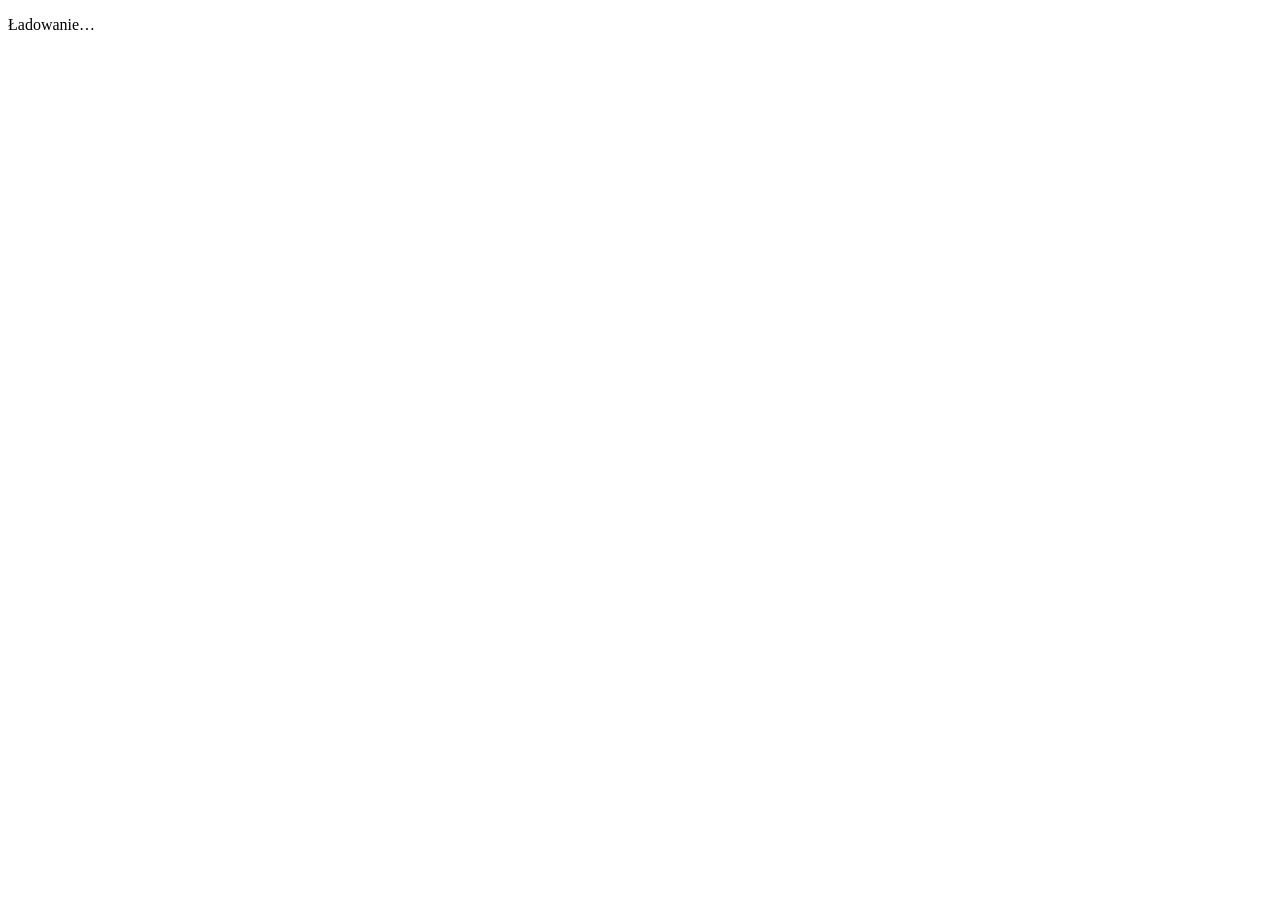
==== index.html @ 88cf1312 "Add files via upload" ====
<!doctype html>
<html lang="pl">
<head>
<meta charset="utf-8">
<meta name="viewport" content="width=device-width,initial-scale=1,viewport-fit=cover">
<title>Zadbany Pazurek</title>
<meta name="description" content="Program 90 dni wychodzenia z obgryzania paznokci. Tomasz Świadomość.">
<meta name="theme-color" content="#F7FBFE">
<link rel="manifest" href="manifest.webmanifest">
<link rel="apple-touch-icon" href="icons/apple-touch-icon-v2.png">
<link rel="icon" href="icons/icon-192.png">
<meta name="apple-mobile-web-app-capable" content="yes">
<meta name="apple-mobile-web-app-title" content="Zadbany Pazurek">
<link rel="stylesheet" href="https://fonts.googleapis.com/css2?family=Barlow+Condensed:wght@600;700;800&family=Barlow:wght@400;500;600&display=swap">
<link rel="stylesheet" href="style.css?v=25">
</head>
<body>
<div class="app">

  <!-- Ładowanie -->
  <section id="s-loading" class="stack"><p class="muted">Ładowanie…</p></section>
  <section id="s-deleted" class="stack" hidden>
    <h1>Konto usunięte</h1>
    <p class="muted">Twoje konto i wszystkie dane zostały usunięte. Dziękujemy, że byłeś/aś z nami. Jeśli kiedyś zechcesz wrócić, możesz założyć konto od nowa.</p>
    <a class="btn ghost" href="./">Wróć na start</a>
  </section>

  <section id="s-noaccess" class="stack" hidden>
    <h1>Ten adres nie ma jeszcze dostępu</h1>
    <p class="muted">Do aplikacji logują się osoby, które dołączyły do programu. Jeśli już zapłaciłeś/aś, użyj tego samego adresu e-mail co przy płatności. Mail z dostępem przychodzi zwykle w ciągu kilku minut.</p>
    <a class="btn" id="noaccessJoin" href="#" target="_blank" rel="noopener">Dołączam za 42 zł</a>
    <button class="btn ghost" type="button" id="noaccessBack">Wpisz inny e-mail</button>
    <p class="small muted">Coś się nie zgadza? Odpisz na maila z dostępem albo napisz do mnie na Instagramie.</p>
  </section>

  <!-- Logowanie -->
  <section id="s-login" class="stack" hidden>
    <div class="brand"><span class="logo-mark" role="img" aria-label="Zadbany Pazurek"><img class="tx" src="logo/napis-zadbany.png" alt=""><img class="ic" src="logo/pazurek-ikona.png" alt=""><img class="tx" src="logo/napis-pazurek.png" alt=""></span><span class="label">Program 90 dni · <span class="trainer"></span></span></div>
    <h1>Przejmij kontrolę nad dłońmi w 90 dni</h1>
    <p class="muted">Program wychodzenia z obgryzania paznokci oparty na badaniach. Codziennie kilka minut: zadanie, krótkie ćwiczenie, szybki zapis i SOS na trudne chwile.</p>
    <form class="card" id="loginForm">
      <label class="label" for="email">Twój e-mail</label>
      <input type="email" id="email" required autocomplete="email" placeholder="np. anna@gmail.com">
      <button class="btn" type="submit" id="loginBtn">Wyślij kod do logowania</button>
      <p class="small muted">Bez hasła. Dostaniesz e-mail z kodem do wpisania.</p>
    </form>
    <form class="card" id="codeForm" hidden>
      <div class="note">Sprawdź skrzynkę (także foldery Oferty i Spam). Wpisz tutaj kod z e-maila albo kliknij link na tym telefonie.</div>
      <label class="label" for="code">Kod z e-maila</label>
      <input type="text" id="code" inputmode="numeric" autocomplete="one-time-code" maxlength="12" required placeholder="np. 123456">
      <button class="btn" type="submit" id="codeBtn">Zaloguj</button>
      <button class="btn ghost" type="button" id="codeBack">Wpisz inny e-mail</button>
    </form>
    <footer>Program stworzony przez <span class="trainer"></span></footer>
  </section>

  <!-- Krok 1: dane i zgody -->
  <section id="s-onboard" class="stack" hidden>
    <div class="label">Krok 1 z 5</div>
    <h1>Witaj w programie</h1>
    <form class="card" id="onbForm">
      <label class="label" for="fn">Imię</label><input type="text" id="fn" required autocomplete="given-name">
      <label class="label" for="ln">Nazwisko</label><input type="text" id="ln" required autocomplete="family-name">
      <label class="label" for="by">Rok urodzenia</label><input type="number" id="by" required min="1920" max="2030" inputmode="numeric" placeholder="np. 1995">
      <p class="small muted" id="ageMsg">Program jest dla osób od 16 lat.</p>
      <label class="check"><input type="checkbox" id="cCut"><span>Obgryzam też skórki wokół paznokci.</span></label>
      <label class="check"><input type="checkbox" id="cTerms" required><span>Akceptuję <a id="termsLink" target="_blank" rel="noopener">regulamin</a> i <a id="privLink" target="_blank" rel="noopener">politykę prywatności</a>.</span></label>
      <label class="check"><input type="checkbox" id="cHealth" required><span>Zgadzam się na przetwarzanie moich danych o nawyku (zapisy, emocje, ankiety postępu, plany, zdjęcia dłoni) w celu prowadzenia programu. Trener <span class="trainer"></span> widzi moje zapisy i odpowiedzi w ankietach, żeby omawiać postępy grupy na spotkaniach. Zgodę mogę wycofać w każdej chwili.</span></label>
      <label class="check"><input type="checkbox" id="cCase"><span><b>Opcjonalnie:</b> zgadzam się, by zdjęcia moich dłoni (bez twarzy i danych) były pokazywane jako przykład efektów przed i po.</span></label>
      <button class="btn" type="submit">Dalej</button>
    </form>
  </section>

  <!-- Krok 2: bezpieczeństwo (też jako ekran informacyjny) -->
  <section id="s-safety" class="stack" hidden>
    <div class="label" id="safetyStep">Krok 2 z 5</div>
    <h1>Kiedy iść do lekarza</h1>
    <p class="muted">Aplikacja pomaga zmienić nawyk, ale nie leczy. Zgłoś się do specjalisty, jeśli zauważysz u siebie:</p>
    <div class="card">
      <div class="label">Lekarz rodzinny lub dermatolog</div>
      <ul class="list">
        <li>zaczerwienienie, obrzęk, ropę lub silny ból wokół paznokcia</li>
        <li>gorączkę razem ze zmianami przy paznokciach</li>
        <li>krwawienie, które nie ustaje</li>
        <li>paznokieć, który zmienia kształt albo przestaje rosnąć</li>
      </ul>
    </div>
    <div class="card">
      <div class="label">Psycholog lub psychiatra</div>
      <ul class="list">
        <li>silny lęk albo obniżony nastrój przez większość dni</li>
        <li>natrętne myśli lub czynności, których nie da się powstrzymać</li>
        <li>obgryzanie, które mimo programu narasta i przeszkadza w pracy lub relacjach</li>
      </ul>
      <p class="small muted">Do psychiatry w Polsce nie potrzebujesz skierowania.</p>
    </div>
    <div class="note warn"><b>Myśli o zrobieniu sobie krzywdy?</b> Zadzwoń teraz: <b>112</b> albo Centrum Wsparcia dla Osób w Kryzysie Psychicznym <b>800 70 2222</b> (całodobowo, bezpłatnie).</div>
    <button class="btn" id="safetyOk">Rozumiem, chcę kontynuować</button>
  </section>

  <!-- Ankieta postępu (krok 3 oraz dni 14, 30, 60, 90) -->
  <section id="s-survey" class="stack" hidden>
    <div class="label" id="surveyStep">Krok 3 z 5</div>
    <h1 id="surveyH">Gdzie jesteś na starcie</h1>
    <p class="muted">Trzy pytania, 30 sekund. Powtórzysz je w dniu 14, 30, 60 i 90, żeby zobaczyć realną zmianę.</p>
    <div class="card"><div class="label">Ile razy dziennie obgryzasz paznokcie (średnio z ostatniego tygodnia)?</div>
      <div class="chips" id="svFreq"></div></div>
    <div class="card"><div class="top"><div class="label">Jak silna jest zwykle chęć obgryzania?</div><b id="svUrgeV">5</b></div>
      <input type="range" id="svUrge" min="0" max="10" value="5" aria-label="Siła chęci od 0 do 10">
      <div class="top small muted"><span>0 · brak</span><span>10 · nie do wytrzymania</span></div></div>
    <div class="card"><div class="top"><div class="label">Jak bardzo wstydzisz się swoich dłoni?</div><b id="svShameV">5</b></div>
      <input type="range" id="svShame" min="0" max="10" value="5" aria-label="Wstyd od 0 do 10">
      <div class="top small muted"><span>0 · wcale</span><span>10 · ukrywam dłonie</span></div></div>
    <button class="btn" id="svSave">Zapisz odpowiedzi</button>
    <button class="btn ghost" id="svLater" hidden>Później</button>
  </section>

  <!-- Krok 4: dodanie do ekranu -->
  <section id="s-install" class="stack" hidden>
    <div class="label">Krok 4 z 5</div>
    <h1>Dodaj aplikację do ekranu telefonu</h1>
    <p class="muted">Wtedy otwierasz ją jednym dotknięciem jak zwykłą aplikację. Na iPhonie tylko tak będą działać przypomnienia, które dodamy wkrótce.</p>
    <div class="card"><ol class="list" id="installSteps"></ol></div>
    <button class="btn" id="installDone">Gotowe, dalej</button>
    <button class="btn ghost" id="installLater">Zrobię to później</button>
  </section>

  <!-- Krok 5: zdjęcie dnia 1 -->
  <section id="s-photo1" class="stack" hidden>
    <div class="label">Krok 5 z 5</div>
    <h1>Zdjęcie na start</h1>
    <p class="muted">Zrób zdjęcie obu dłoni od góry, palce lekko rozłożone, w dziennym świetle, bez twarzy. Co tydzień powtórzysz je w tym samym miejscu i świetle.</p>
    <div class="photos">
      <label class="ph" id="ph1big"><input type="file" accept="image/*" capture="environment" hidden id="file1">Zdjęcie 1<br>obie dłonie od góry</label>
      <label class="ph" id="ph1b"><input type="file" accept="image/*" capture="environment" hidden id="file1b">Zdjęcie 2 (opcjonalnie)<br>np. z bliska</label>
    </div>
    <button class="btn ghost" type="button" data-howto-photo>Jak zrobić zdjęcie? Zobacz instrukcję</button>
    <button class="btn" id="photo1Next" disabled>Zaczynam program</button>
    <button class="btn ghost" id="photo1Skip">Zrobię to później</button>
  </section>

  <!-- APLIKACJA: Dziś -->
  <section id="v-dzis" class="stack" hidden>
    <div><div class="label" id="weekLbl"></div><h1 id="dayH"></h1></div>
    <div class="note" id="weekBanner" hidden></div>
    <div class="note warn" id="surveyBanner" hidden><b>Czas na ankietę postępu.</b> 3 pytania, 30 sekund. <a href="#" id="surveyGo">Wypełnij teraz</a></div>
    <div class="note warn" id="photoBanner" hidden>Czas na cotygodniowe zdjęcie dłoni. <a href="#" data-go="postep">Zrób je w zakładce Postęp</a>.</div>
    <div class="card">
      <div class="top"><span class="small muted" id="phaseLbl"></span><span class="small muted" id="pct"></span></div>
      <div class="bar"><span id="progBar"></span></div>
    </div>

    <div class="card">
      <div class="label" id="taskLbl">Zadanie tygodnia · odhacz dzisiaj</div>
      <label class="task"><input type="checkbox" id="taskDone"><span><b id="taskT"></b><br><span class="small muted" id="taskD"></span></span></label>
      <button class="btn add-moment" type="button" data-go="zapisz"><span class="plus">+</span> Zapisz moment</button>
    </div>

    <div class="card" id="drillCard">
      <div class="top"><div class="label">Twój dzień · obserwacja i ćwiczenie</div><b id="drillCount"></b></div>
      <div id="slots" class="slots"></div>
      <p class="small muted">W każdej porze: obserwuj i zapisuj każdy moment, a potem zrób ćwiczenie na sucho, najlepiej wtedy, gdy NIE masz ochoty gryźć.</p>
    </div>

    <div class="card" id="hygCard">
      <div class="top"><div class="label">Higiena paznokci · odhacz dziś</div><b id="hygCount" class="nowrap"></b></div>
      <div class="hyg-list" id="hygList"></div>
      <button class="btn ghost" type="button" data-go="higiena">Jak to robić · grafiki</button>
    </div>

    <div class="card" id="pushCard" hidden>
      <div class="label">Przypomnienia</div>
      <p class="small">3 krótkie przypomnienia dziennie: rano o 8:00, w południe o 13:00 i wieczorem o 19:00.</p>
      <div class="row"><button class="btn" type="button" id="pushOn">Włącz przypomnienia</button><button class="btn ghost" type="button" id="pushLater">Nie teraz</button></div>
      <p class="small muted" id="pushIos" hidden>Na iPhonie przypomnienia działają, gdy otwierasz aplikację z ikony na ekranie początkowym.</p>
    </div>

    <div class="card" id="planCard">
      <div class="top"><div class="label">Mój plan „jeśli… to…”</div><a href="#" id="planAdd" class="small">Dodaj plan</a></div>
      <div id="planList" class="stack" style="gap:8px"></div>
    </div>

    <div class="card" id="supportCard" hidden>
      <div class="label">Osoba wspierająca</div>
      <p class="small">Wybierz jedną bliską osobę i wyślij jej tę wiadomość. Wsparcie bliskich to jeden z trzech filarów metody HRT.</p>
      <label class="label" for="supName">Imię tej osoby</label>
      <input type="text" id="supName" placeholder="np. Kasia">
      <p class="msg" id="supMsg"></p>
      <div class="row"><button class="btn ghost" id="supCopy">Kopiuj wiadomość</button><button class="btn" id="supDone">Wysłałem/am</button></div>
    </div>

    <div class="card" id="eveCard" hidden>
      <div class="label">Podsumowanie dnia · 1 minuta</div>
      <p class="small">Jak dziś poszło z dłońmi?</p>
      <div class="chips" data-group="rating" data-single id="eveRating">
        <button class="chip" data-v="1">Bardzo źle</button><button class="chip" data-v="2">Słabo</button><button class="chip" data-v="3">Średnio</button><button class="chip" data-v="4">Dobrze</button><button class="chip" data-v="5">Świetnie</button></div>
      <p class="small">Co dziś pomogło?</p>
      <div class="chips" data-group="eveHelp" id="eveHelp"></div>
      <button class="btn" id="eveSave">Zapisz podsumowanie</button>
    </div>

    <div class="stats">
      <div class="stat"><b id="sBit">0</b><span class="small muted">obgryzione dziś</span></div>
      <div class="stat"><b id="sRes">0</b><span class="small muted">powstrzymane dziś</span></div>
      <div class="stat"><b id="sWeek">0</b><span class="small muted">powstrzymane w 7 dni</span></div>
    </div>
    <div class="row"><button class="btn" data-go="zapisz">Zapisz moment</button><button class="btn sos" data-go="sos">SOS</button></div>

    <div class="note" id="tip"></div>
    <div class="note" id="installHint" hidden><b>Dodaj aplikację do ekranu telefonu.</b><br><span id="installText"></span></div>
    <div class="card" id="meetCard" hidden>
      <div class="label">Spotkanie na żywo · Google Meet</div>
      <p class="meet-when" id="meetWhen"></p>
      <p class="small" id="meetTopic" hidden></p>
      <a class="btn" id="meetBtn" target="_blank" rel="noopener">Dołącz przez Google Meet</a>
      <p class="small muted">Grupa wsparcia co tydzień z <span class="trainer"></span>: rozmowa, omówienie postępów, pytania, a jeśli chcecie, wspólna medytacja. Możesz mieć wyłączoną kamerę i wpisać samo imię. Nie podawaj innym uczestnikom swoich danych kontaktowych.</p>
    </div>
  </section>

  <!-- APLIKACJA: higiena paznokci -->
  <section id="v-higiena" class="stack" hidden>
    <div><a href="#" data-go="dzis" class="small">‹ Wróć do Dziś</a><h1>Higiena paznokci</h1></div>
    <p class="muted">Trzy proste rzeczy dziennie, razem około 3 minut. Zadbane dłonie mniej kuszą, żeby je gryźć, a paznokcie spokojnie się odbudowują.</p>
    <div class="card"><div class="label">Codziennie · odhaczasz na ekranie Dziś</div>
      <div class="hyg-step"><img src="grafiki/higiena/olejek.svg" alt="" loading="lazy"><div><b>1. Olejek na skórki</b><p class="small">Rano i wieczorem kropla olejku na każdą skórkę. Wmasuj okrężnymi ruchami przez około 30 sekund. Nawilżona skórka mniej pęka i rzadziej robią się zadziory, które kuszą do gryzienia. Nie masz olejku? Wystarczy oliwa albo wazelina.</p></div></div>
      <div class="hyg-step"><img src="grafiki/higiena/krem.svg" alt="" loading="lazy"><div><b>2. Krem do rąk</b><p class="small">Po każdym myciu rąk. Wybierz gęsty krem, na przykład z mocznikiem. Wmasuj go też w paznokcie i skórki, nie tylko w dłonie.</p></div></div>
      <div class="hyg-step"><img src="grafiki/higiena/pilnik.svg" alt="" loading="lazy"><div><b>3. Pilnik zamiast zębów</b><p class="small">Przejedź opuszką po brzegach paznokci. Gdy coś odstaje albo się zahacza, wygładź to pilnikiem, nie zębami. Pilnikuj w jedną stronę, bez piłowania tam i z powrotem. Noś pilnik przy sobie: w kieszeni, w aucie, przy komputerze.</p></div></div>
    </div>
    <div class="card"><div class="label">Raz w tygodniu</div>
      <div class="hyg-step"><img src="grafiki/higiena/obcinanie.svg" alt="" loading="lazy"><div><b>Skracanie</b><p class="small">Trzymaj paznokcie krótko, bo mniej paznokcia to mniej do gryzienia. Obcinaj prosto i lekko zaokrąglij rogi, potem wygładź pilnikiem. Najłatwiej po kąpieli, gdy płytka jest miękka.</p></div></div>
    </div>
    <div class="card"><div class="label">Gdy coś się dzieje</div>
      <div class="hyg-step"><img src="grafiki/higiena/zadzior.svg" alt="" loading="lazy"><div><b>Zadzior</b><p class="small">Odstający kawałek skórki przytnij czystymi cążkami przy samej nasadzie. Nie odrywaj go i nie odgryzaj, bo skóra rozedrze się dalej. Potem posmaruj olejkiem albo kremem.</p></div></div>
      <div class="hyg-step"><img src="grafiki/higiena/skorki.svg" alt="" loading="lazy"><div><b>Skórki zostaw w spokoju</b><p class="small">Nie wycinaj skórek. Chronią miejsce, z którego rośnie paznokieć, a wycinane odrastają grubsze i twardsze. Wystarczy je nawilżać.</p></div></div>
      <div class="hyg-step"><img src="grafiki/higiena/rekawiczki.svg" alt="" loading="lazy"><div><b>Woda i chemia</b><p class="small">Do zmywania i sprzątania zakładaj rękawiczki. Częsty kontakt z wodą i detergentami osłabia paznokcie. Po myciu dokładnie osusz dłonie.</p></div></div>
      <div class="hyg-step"><img src="grafiki/higiena/lekarz.svg" alt="" loading="lazy"><div><b>Kiedy do lekarza</b><p class="small">Skóra przy paznokciu jest czerwona, opuchnięta, ciepła i pulsująco boli? Pojawia się ropa, objawy nie mijają po 2 do 3 dniach albo masz gorączkę? Idź do lekarza i nie wyciskaj ropy sam. Przy cukrzycy lub obniżonej odporności reaguj od razu.</p></div></div>
    </div>
    <div class="card"><div class="label">Co mieć pod ręką</div>
      <ul class="list small">
        <li>olejek do skórek (albo oliwa, wazelina)</li>
        <li>gęsty krem do rąk</li>
        <li>pilnik szklany albo drobnoziarnisty</li>
        <li>małe cążki do skórek</li>
        <li>rękawiczki do zmywania</li>
      </ul>
    </div>
    <div class="card"><div class="label">Czego się spodziewać</div>
      <p class="small">Paznokcie u rąk rosną średnio 3 do 4 mm na miesiąc. W 90 dni to około 1 cm, czyli zwykle tyle, ile trzeba, żeby obgryziony brzeg odrósł. Cierpliwość i codzienna pielęgnacja robią tu całą robotę.</p>
    </div>
    <div class="card"><div class="label">Suplementacja i odżywianie</div>
      <p class="small">Paznokcie zbudowane są z białka, a do wzrostu potrzebują składników z jedzenia. Co jeść, jakie badania warto zrobić i kiedy suplementy mają sens, masz w krótkim przewodniku na jedną stronę.</p>
      <button class="btn" type="button" data-guide>Otwórz przewodnik</button>
    </div>
    <p class="small muted">To wskazówki pielęgnacyjne, nie porada lekarska. Przy zmianach na paznokciach, które Cię niepokoją, skonsultuj się z lekarzem.</p>
  </section>

  <!-- APLIKACJA: kreator planu „jeśli… to…” -->
  <section id="v-plan" class="stack" hidden>
    <h1>Plan „jeśli… to…”</h1>
    <p class="muted small">Jeden konkretny plan działa lepiej niż trzy ogólne. Opisz sytuację, w której obgryzasz najczęściej, i co zrobisz zamiast tego.</p>
    <div class="note" id="planHint" hidden></div>
    <div class="card">
      <label class="label" for="pSit">Gdy…</label>
      <input type="text" id="pSit" placeholder="np. siedzę wieczorem na kanapie i czuję nudę">
      <div class="chips" id="pSitChips"></div>
    </div>
    <div class="card">
      <label class="label" for="pAct">…wtedy…</label>
      <input type="text" id="pAct" placeholder="np. krążę palcami po wierzchu dłoni">
      <div class="chips" id="pActChips"></div>
      <p class="small muted">Zawsze pisz, co ZROBISZ. Plan „nie będę obgryzać” przypomina o nawyku i działa odwrotnie.</p>
    </div>
    <div class="card"><div class="label">Twój plan</div><p class="plan" id="pPreview">Gdy …, wtedy …</p></div>
    <div class="row"><button class="btn ghost" data-go="dzis">Anuluj</button><button class="btn" id="pSave">Zapisz plan</button></div>
  </section>

  <!-- APLIKACJA: Zapisz -->
  <section id="v-zapisz" class="stack" hidden>
    <h1>Zapisz moment</h1>
    <p class="muted small">Bez oceniania. Każdy zapis pomaga Ci zobaczyć Twój wzorzec.</p>
    <div class="card"><div class="label">Co się stało?</div>
      <div class="chips" data-group="kind" data-single><button class="chip" data-v="bit">Obgryzłem/am</button><button class="chip" data-v="res">Powstrzymałem/am się</button></div></div>
    <div class="card"><div class="label">Kiedy to zauważyłeś/aś?</div>
      <div class="chips" data-group="aware" data-single><button class="chip" data-v="przed">Zanim zacząłem</button><button class="chip" data-v="w trakcie">W trakcie</button><button class="chip" data-v="po">Dopiero po fakcie</button></div></div>
    <div class="card"><div class="label">Co poczułeś/aś w palcach?</div><div class="chips" data-group="fingers" id="chipsFingers"></div></div>
    <div class="card"><div class="label">Co czułeś/aś tuż przed?</div><div class="chips" data-group="emo" id="chipsEmo"></div></div>
    <div class="card"><div class="label">Gdzie byłeś/aś, co robiłeś/aś?</div><div class="chips" data-group="place" data-single id="chipsPlace"></div></div>
    <div class="card"><div class="top"><div class="label">Siła impulsu</div><b id="urgeV">5</b></div>
      <input type="range" id="urge" min="0" max="10" value="5" aria-label="Siła impulsu od 0 do 10">
      <div class="top small muted"><span>0 · brak</span><span>10 · nie do wytrzymania</span></div></div>
    <div class="card"><div class="label">Co pomogło lub mogło pomóc?</div><div class="chips" data-group="help" id="chipsHelp"></div></div>
    <button class="btn" id="save">Zapisz</button>
  </section>

  <!-- APLIKACJA: po poślizgu -->
  <section id="v-poslizg" class="stack" hidden>
    <h1>To dane, nie porażka</h1>
    <p>Poślizgi zdarzają się prawie każdemu. Twój program toczy się dalej, nic się nie zeruje. Liczy się, jak szybko wrócisz.</p>
    <div class="note">Teraz: spiłuj nierówne brzegi, żeby nie kusiły, i umyj ręce. Potem wróć do tego, co robiłeś/aś.</div>
    <div class="card"><div class="label">Co zrobisz inaczej następnym razem w takiej sytuacji?</div>
      <div class="chips" data-group="next" data-single id="chipsNext"></div>
      <input type="text" id="nextOwn" placeholder="albo napisz po swojemu"></div>
    <div class="row"><button class="btn ghost" id="slipSkip">Pomiń</button><button class="btn" id="slipSave">Zapisz i wracam</button></div>
  </section>

  <!-- APLIKACJA: SOS -->
  <section id="v-sos" class="stack" hidden>
    <h1 id="sosH">SOS</h1>
    <div class="note" id="sosPlan" hidden></div>
    <div class="seg" role="tablist" id="sosSeg"></div>
    <p class="muted small" id="sosIntro"></p>
    <button class="btn ghost slim film-btn" type="button" id="sosFilm" hidden>▶ Zobacz film: jak to zrobić</button>
    <div class="card breath">
      <div class="box" id="box"><div class="dot" id="dot"></div><div class="count"><b id="cnt">4</b><span id="phase" class="muted">Gotowy/a?</span></div></div>
      <div class="timer" id="timerBox" hidden><b id="tCnt">30</b><p id="tText"></p><div class="bar"><span id="tBar"></span></div></div>
      <div class="small muted" id="round"></div>
      <button class="btn sos" id="sosBtn" style="width:100%">Zacznij</button>
    </div>
    <div class="card" id="sosEnd" hidden>
      <h2 id="sosEndH">Jak teraz impuls?</h2>
      <div class="row" id="sosEndBtns"><button class="btn" id="sosOk">Minął, zapisz jako powstrzymany</button><button class="btn ghost" id="sosAgain">Jeszcze raz</button></div>
    </div>
  </section>

  <!-- APLIKACJA: Postęp -->
  <section id="v-postep" class="stack" hidden>
    <h1>Twój postęp</h1>
    <div class="card"><div class="label">Zdjęcia dłoni (bez twarzy)</div>
      <div class="photos">
        <div class="ph" id="phFirst">Dzień 1<br>brak zdjęcia</div>
        <label class="ph" id="phLast"><input type="file" accept="image/*" capture="environment" hidden id="fileN">Dodaj dzisiejsze zdjęcie</label>
      </div>
      <a href="#" class="small" data-howto-photo>Jak zrobić zdjęcie i ustawić telefon?</a>
      <span class="small muted">Co 7 dni, w tym samym miejscu i świetle, obie dłonie od góry. Paznokieć odrasta ok. 3 mm miesięcznie.</span>
      <div id="phAllWrap" hidden><div class="label" style="margin-top:12px">Wszystkie zdjęcia</div><div class="thumbs" id="phAll"></div></div></div>
    <div class="card"><div class="label">Ankieta: start i teraz</div><div id="svTable"></div></div>
    <div class="card"><div class="label">Ostatnie 14 dni</div><div class="bars" id="bars"></div>
      <div class="legend"><span class="lb">Obgryzione</span><span class="lr">Powstrzymane</span></div></div>
    <div class="card" id="calCard"><div class="top"><div class="label">Kalendarz 90 dni</div><span class="small muted" id="calDay"></span></div>
      <p class="cal-stage" id="calStage"></p>
      <div id="cal"></div>
      <div class="cal-legend"><span><i class="c-ok"></i>Bez obgryzania</span><span><i class="c-bad"></i>Obgryzione</span><span><i class="c-none"></i>Brak zapisów</span><span><i class="c-today"></i>Dziś</span></div>
      <p class="small" id="calInfo"></p>
      <p class="small muted" id="calSum"></p></div>
    <div class="card"><div class="label">Twój wzorzec</div><p id="insight"></p></div>
    <div class="card"><div class="label">Najczęstsze emocje</div><div class="stack" id="emoBars" style="gap:8px"></div></div>
    <div class="card"><div class="label">Co czujesz w palcach</div><div class="stack" id="fingerBars" style="gap:8px"></div></div>
    <div class="card"><div class="label">Pora dnia</div><div class="stack" id="timeBars" style="gap:8px"></div></div>
    <div class="card"><div class="label">Świadomość i ćwiczenia</div><p id="aware"></p><p id="drillSum" class="small muted"></p></div>
    <div class="card"><div class="top"><div class="label">Przypomnienia 8:00 · 13:00 · 19:00</div><b class="small" id="pushState"></b></div>
      <button class="btn ghost" type="button" id="pushOn2" hidden>Włącz przypomnienia</button>
      <p class="small muted" id="pushHint"></p></div>
    <a href="#" class="small" id="safetyInfo">Kiedy iść do lekarza</a>
    <button class="btn ghost" id="logout">Wyloguj</button>
    <details class="card danger" id="delBox">
      <summary class="small">Usuń konto i wszystkie dane</summary>
      <p class="small">Usuniemy Twoje konto, wszystkie zapisy, ćwiczenia, ankiety, plany i zdjęcia dłoni. Tego nie da się cofnąć. Jeśli zgodziłeś/aś się na publikację zdjęć jako case study, ta zgoda też wygasa.</p>
      <label class="label" for="delConfirm">Wpisz USUŃ, żeby potwierdzić</label>
      <input type="text" id="delConfirm" autocomplete="off" autocapitalize="characters" placeholder="USUŃ">
      <button class="btn warn" type="button" id="delBtn" disabled>Usuń konto na zawsze</button>
    </details>
    <footer><span class="appname"></span> · program stworzony przez <span class="trainer"></span> · narzędzie wspierające, nie zastępuje terapii</footer>
  </section>
</div>

<nav id="nav" hidden><div class="in">
  <button class="tab" data-go="dzis"><svg viewBox="0 0 24 24"><path d="M3 11l9-7 9 7v9H5v-9"/></svg>Dziś</button>
  <button class="tab" data-go="zapisz"><svg viewBox="0 0 24 24"><path d="M12 5v14M5 12h14"/></svg>Zapisz</button>
  <button class="tab s" data-go="sos"><svg viewBox="0 0 24 24"><rect x="5" y="5" width="14" height="14" rx="2"/></svg>SOS</button>
  <button class="tab" data-go="postep"><svg viewBox="0 0 24 24"><path d="M4 19V9M10 19V5M16 19v-7M22 19H2"/></svg>Postęp</button>
</div></nav>
<div class="modal" id="media" hidden role="dialog" aria-modal="true" aria-labelledby="mediaH">
  <div class="modal-in">
    <div class="modal-top"><b id="mediaH"></b><button class="btn ghost slim" type="button" id="mediaClose">✕ Zamknij</button></div>
    <div id="mediaBody"></div>
  </div>
</div>
<div class="toast" id="toast" hidden></div>

<script src="https://cdn.jsdelivr.net/npm/@supabase/supabase-js@2.45.4/dist/umd/supabase.js"></script>
<script src="config.js?v=25"></script>
<script src="plan.js?v=25"></script>
<script src="app.js?v=25"></script>
</body>
</html>
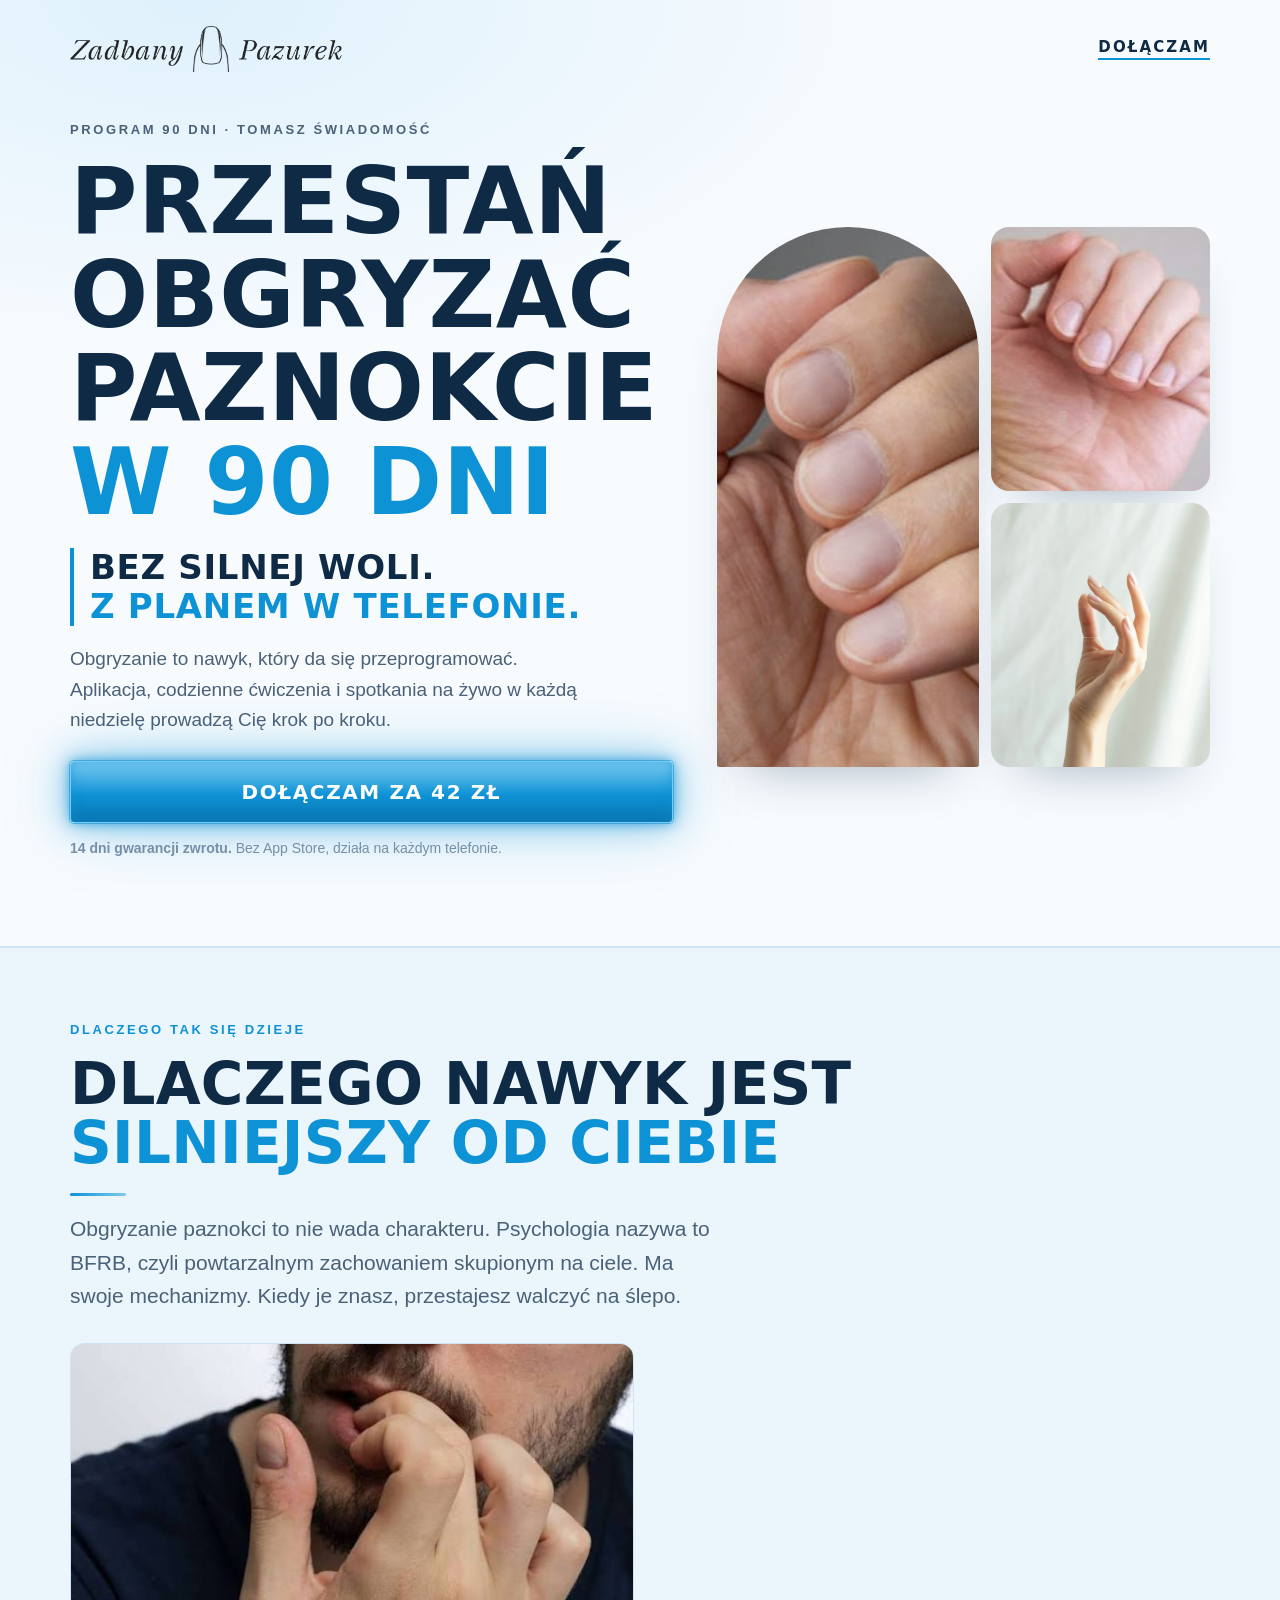
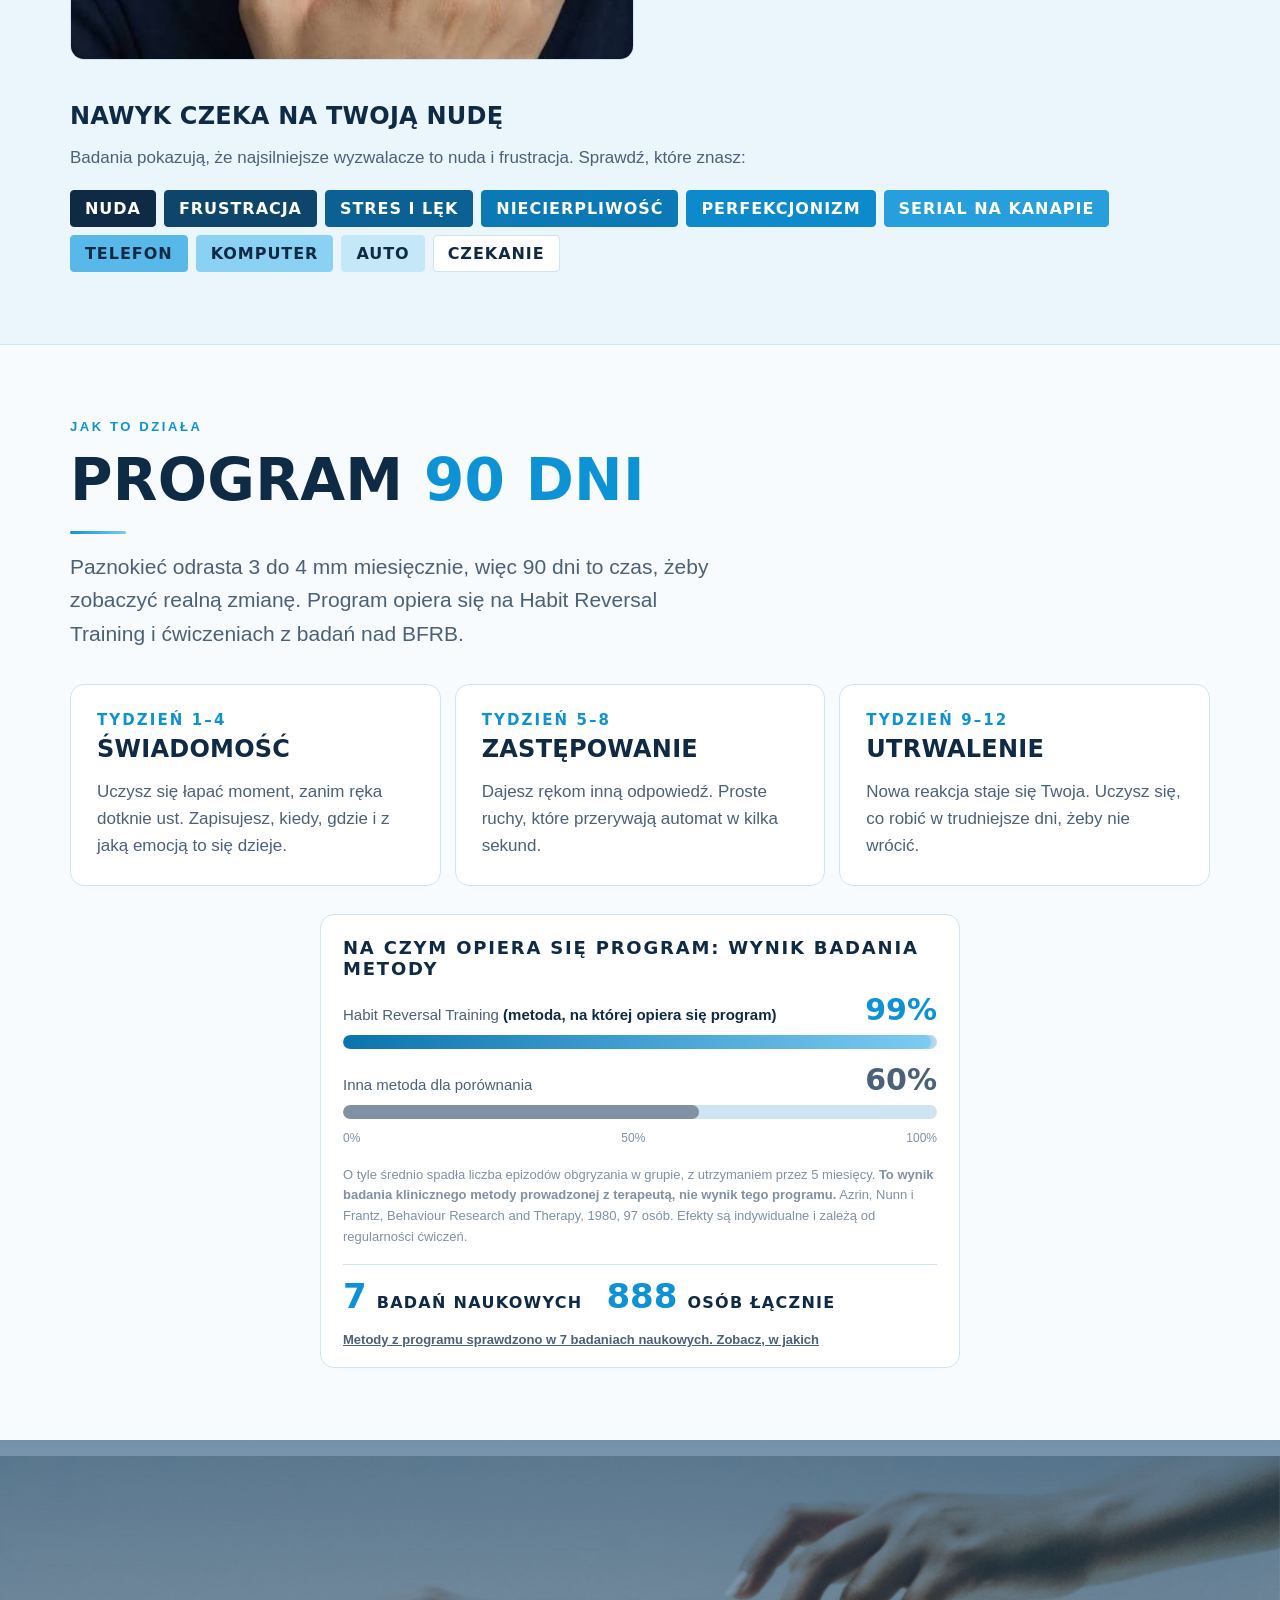
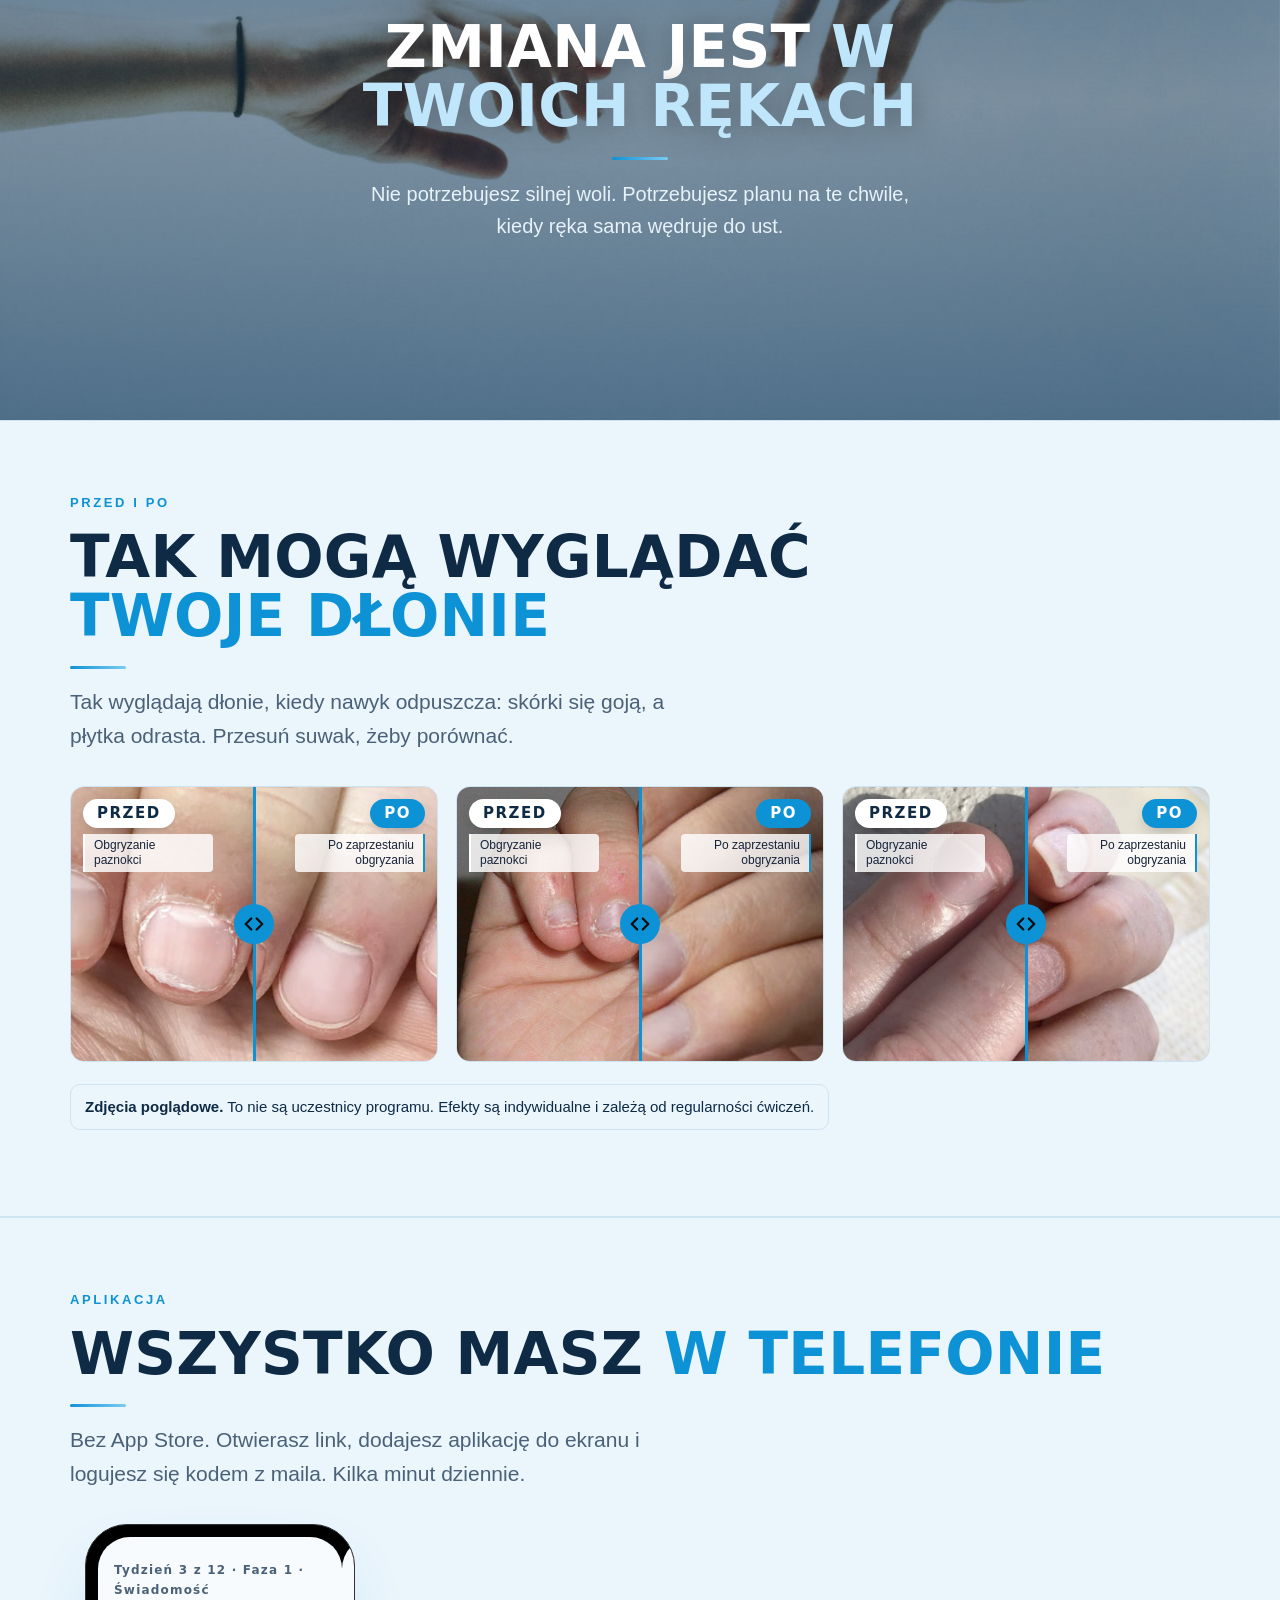
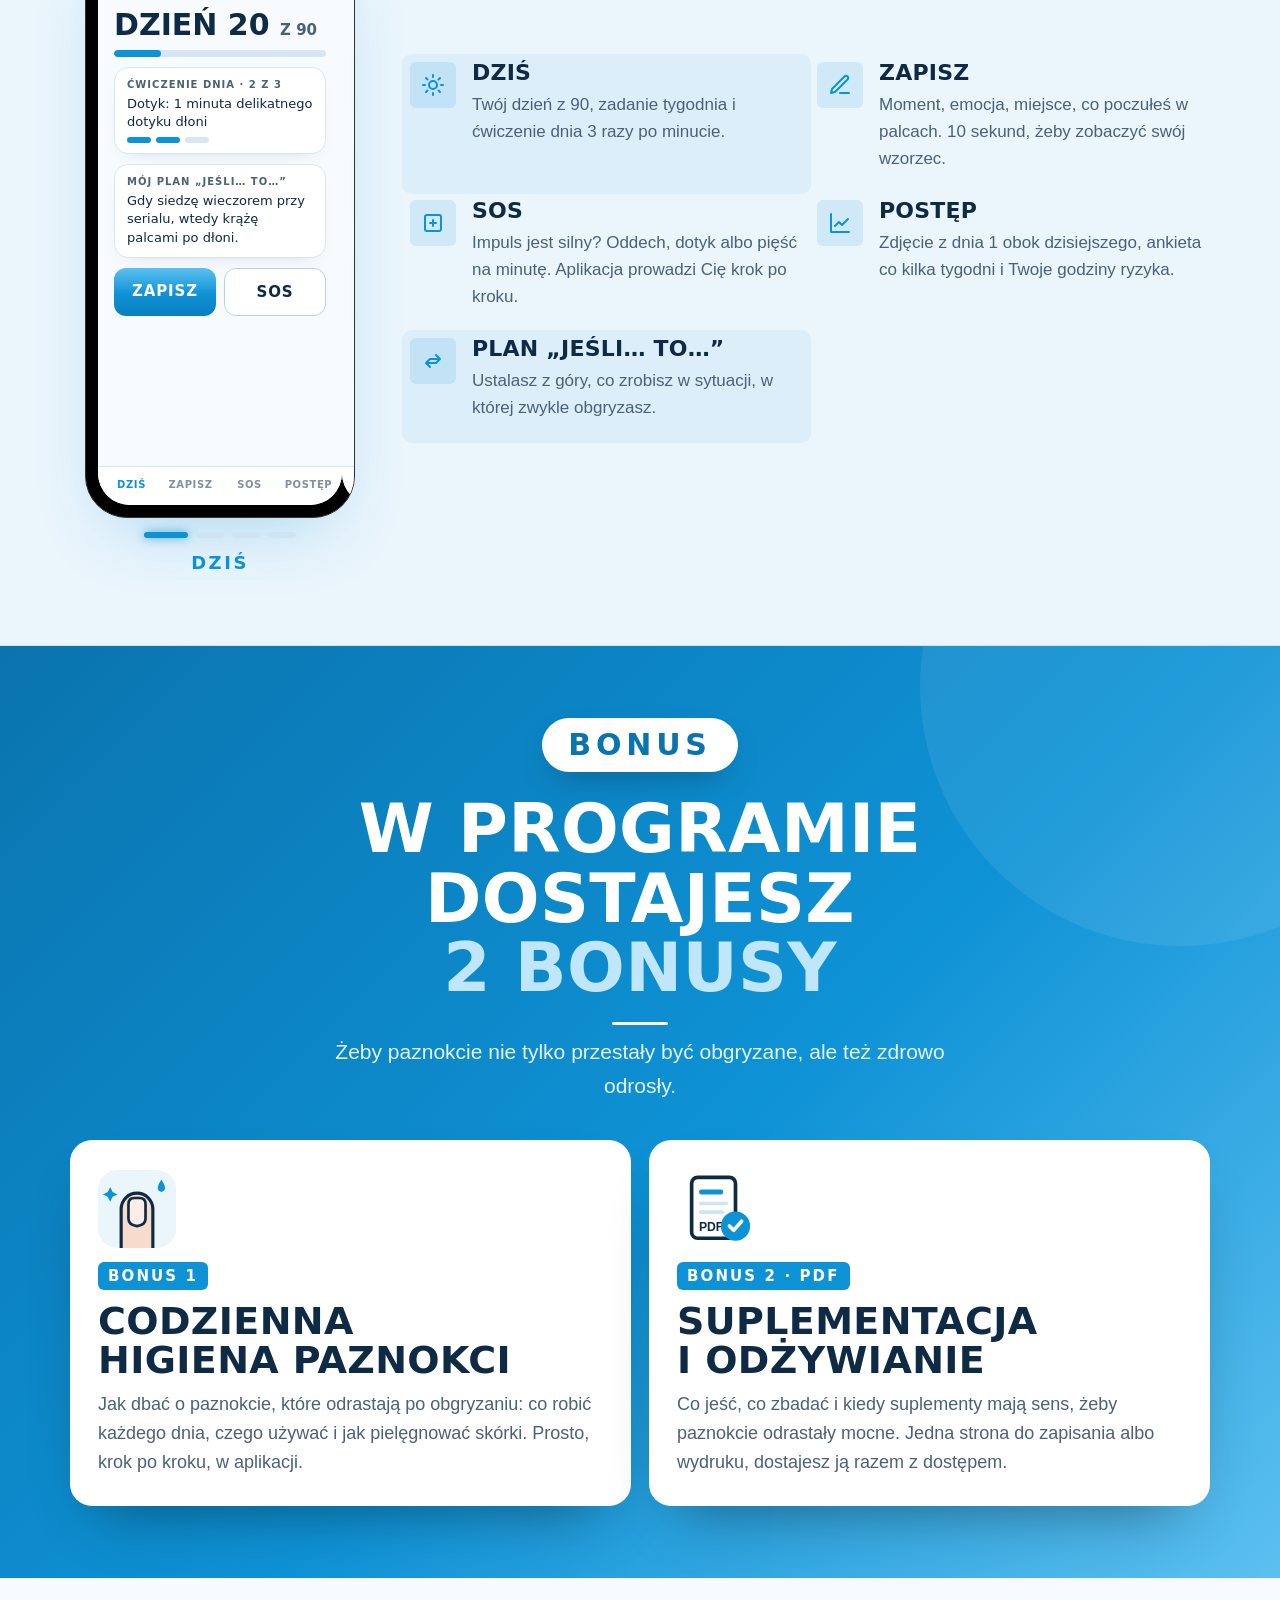
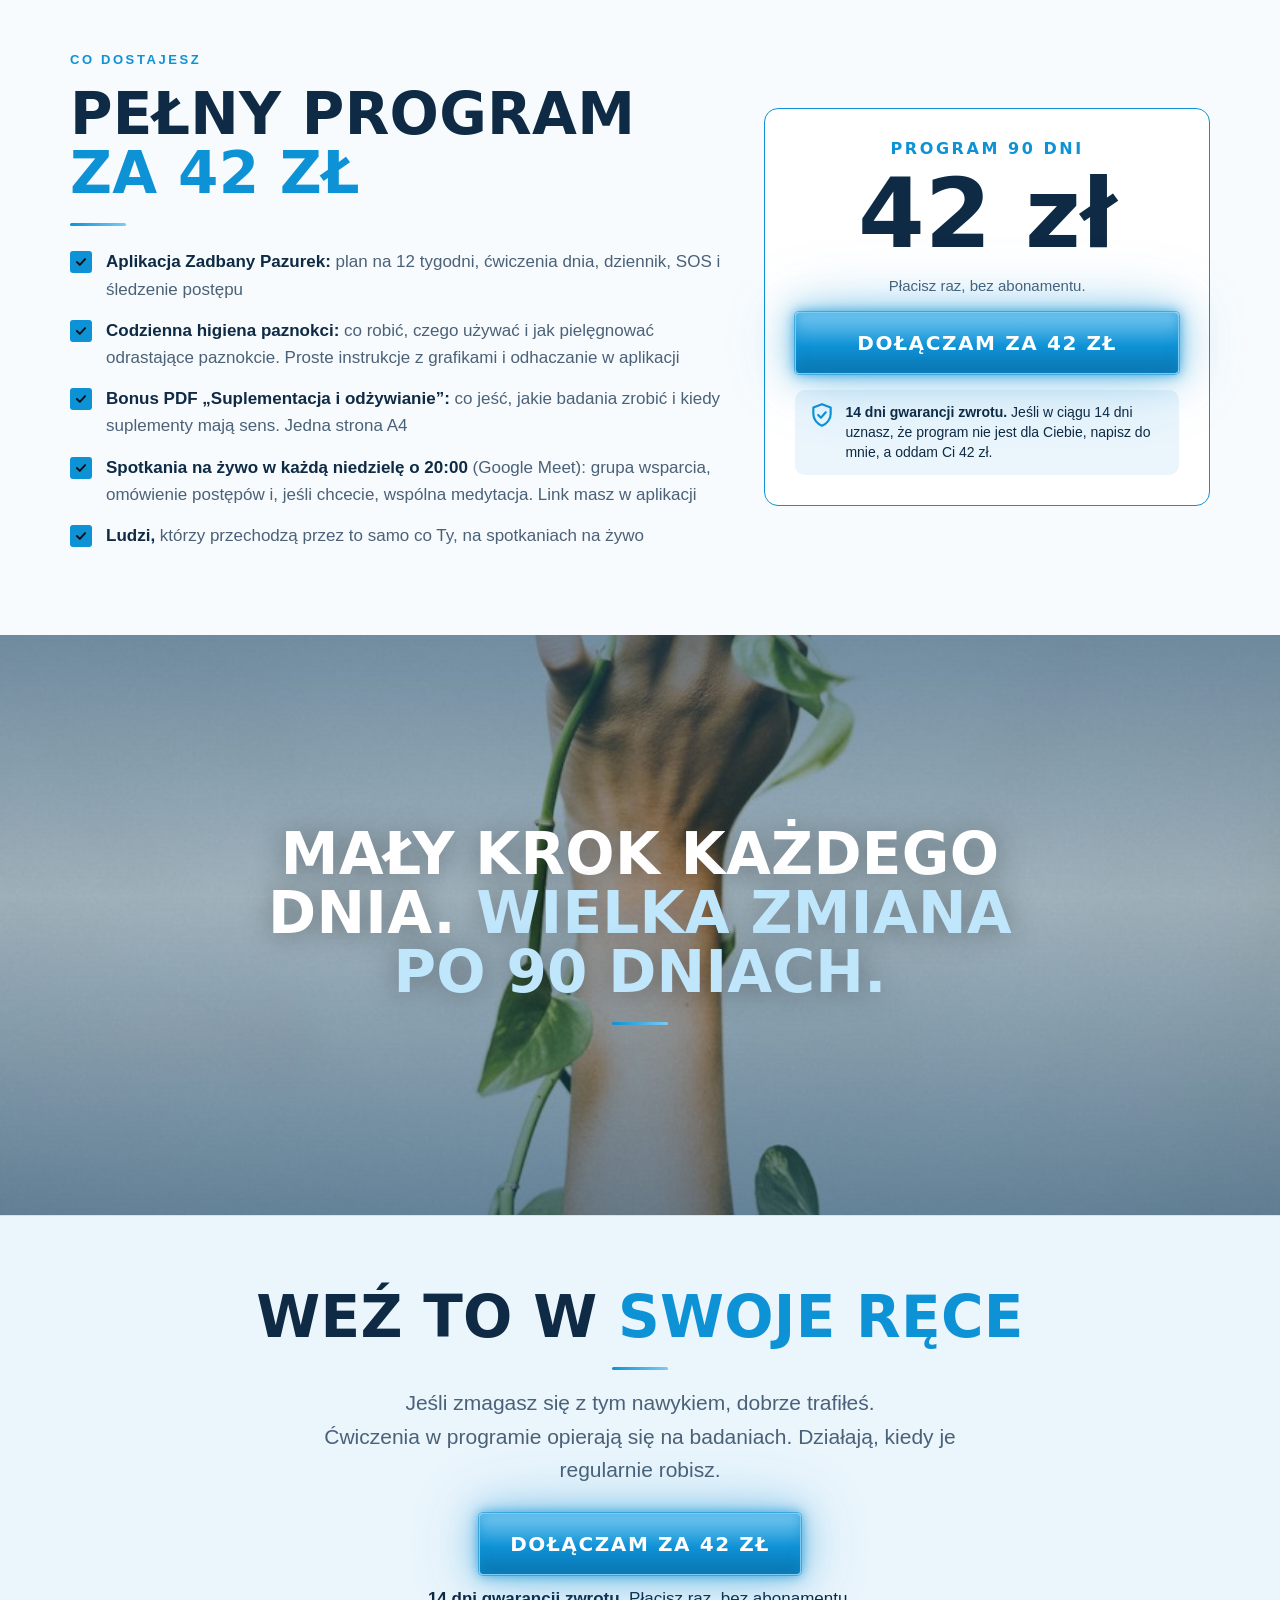
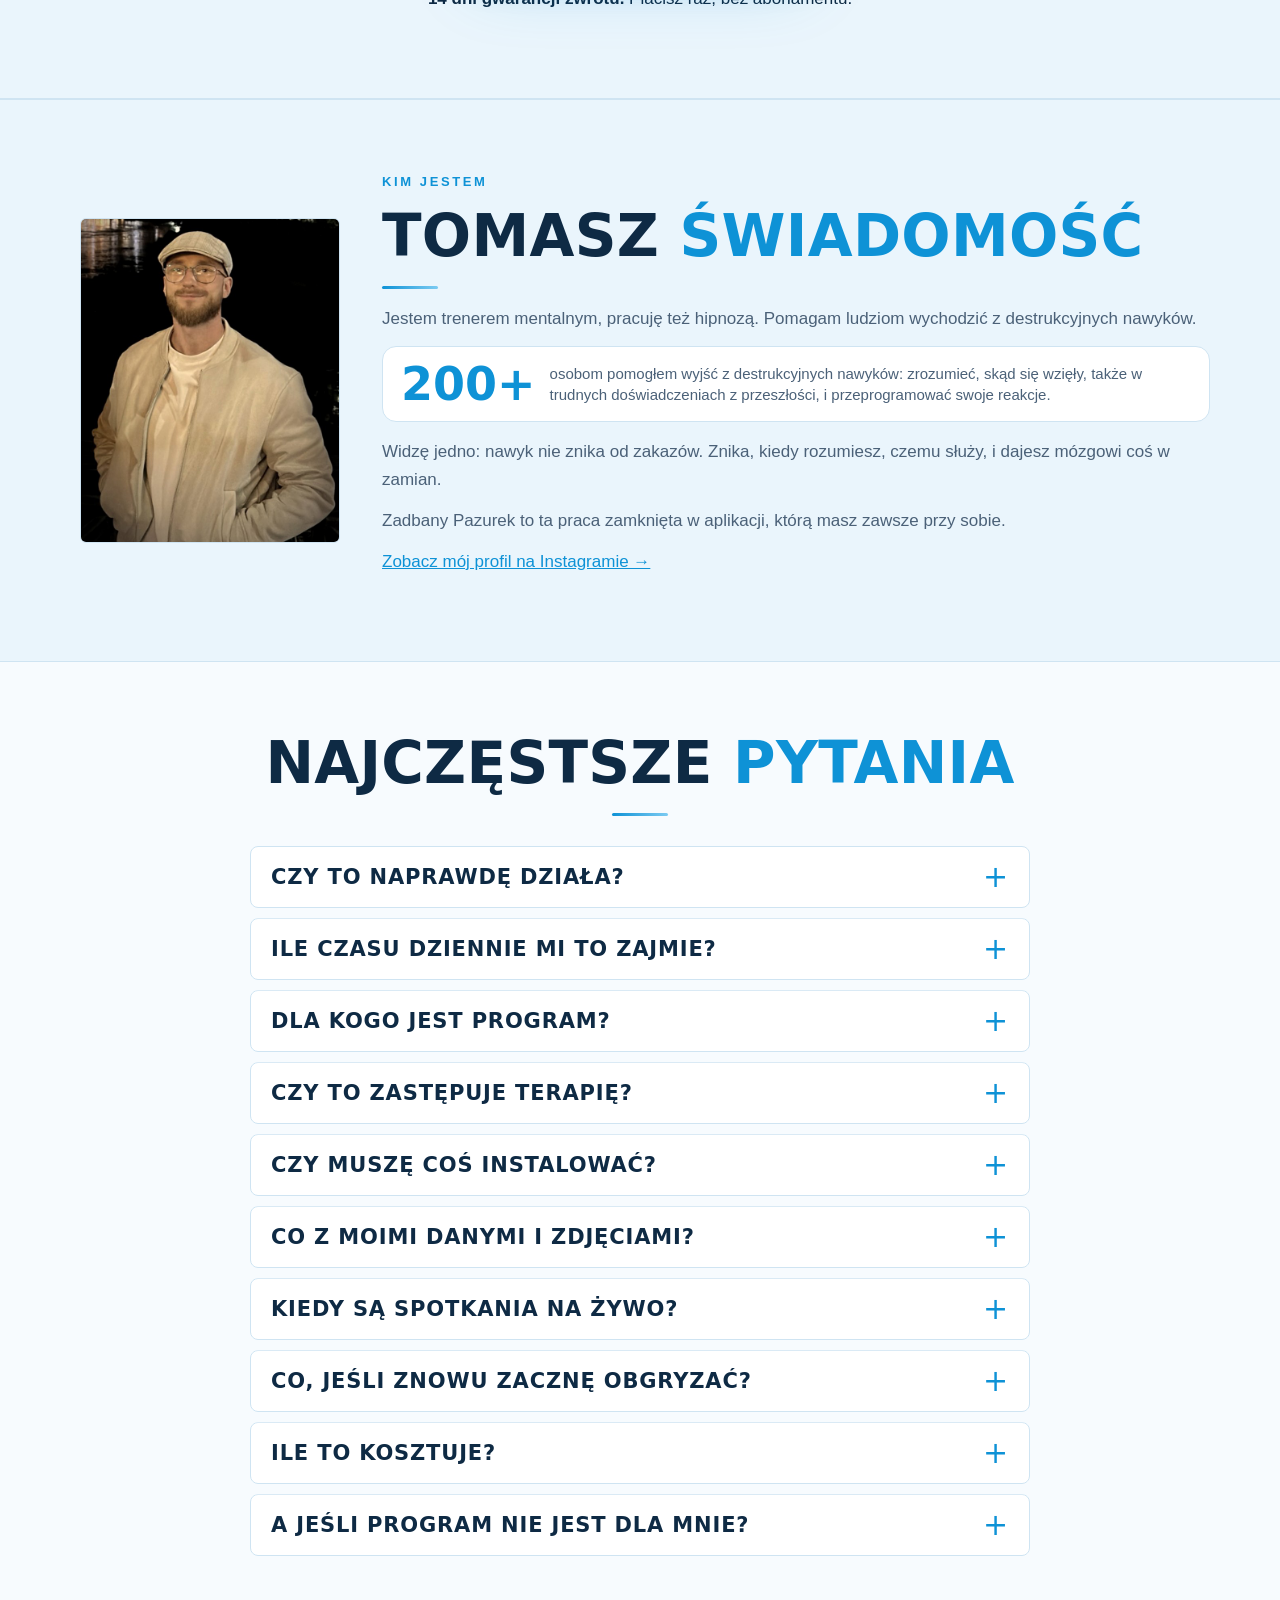
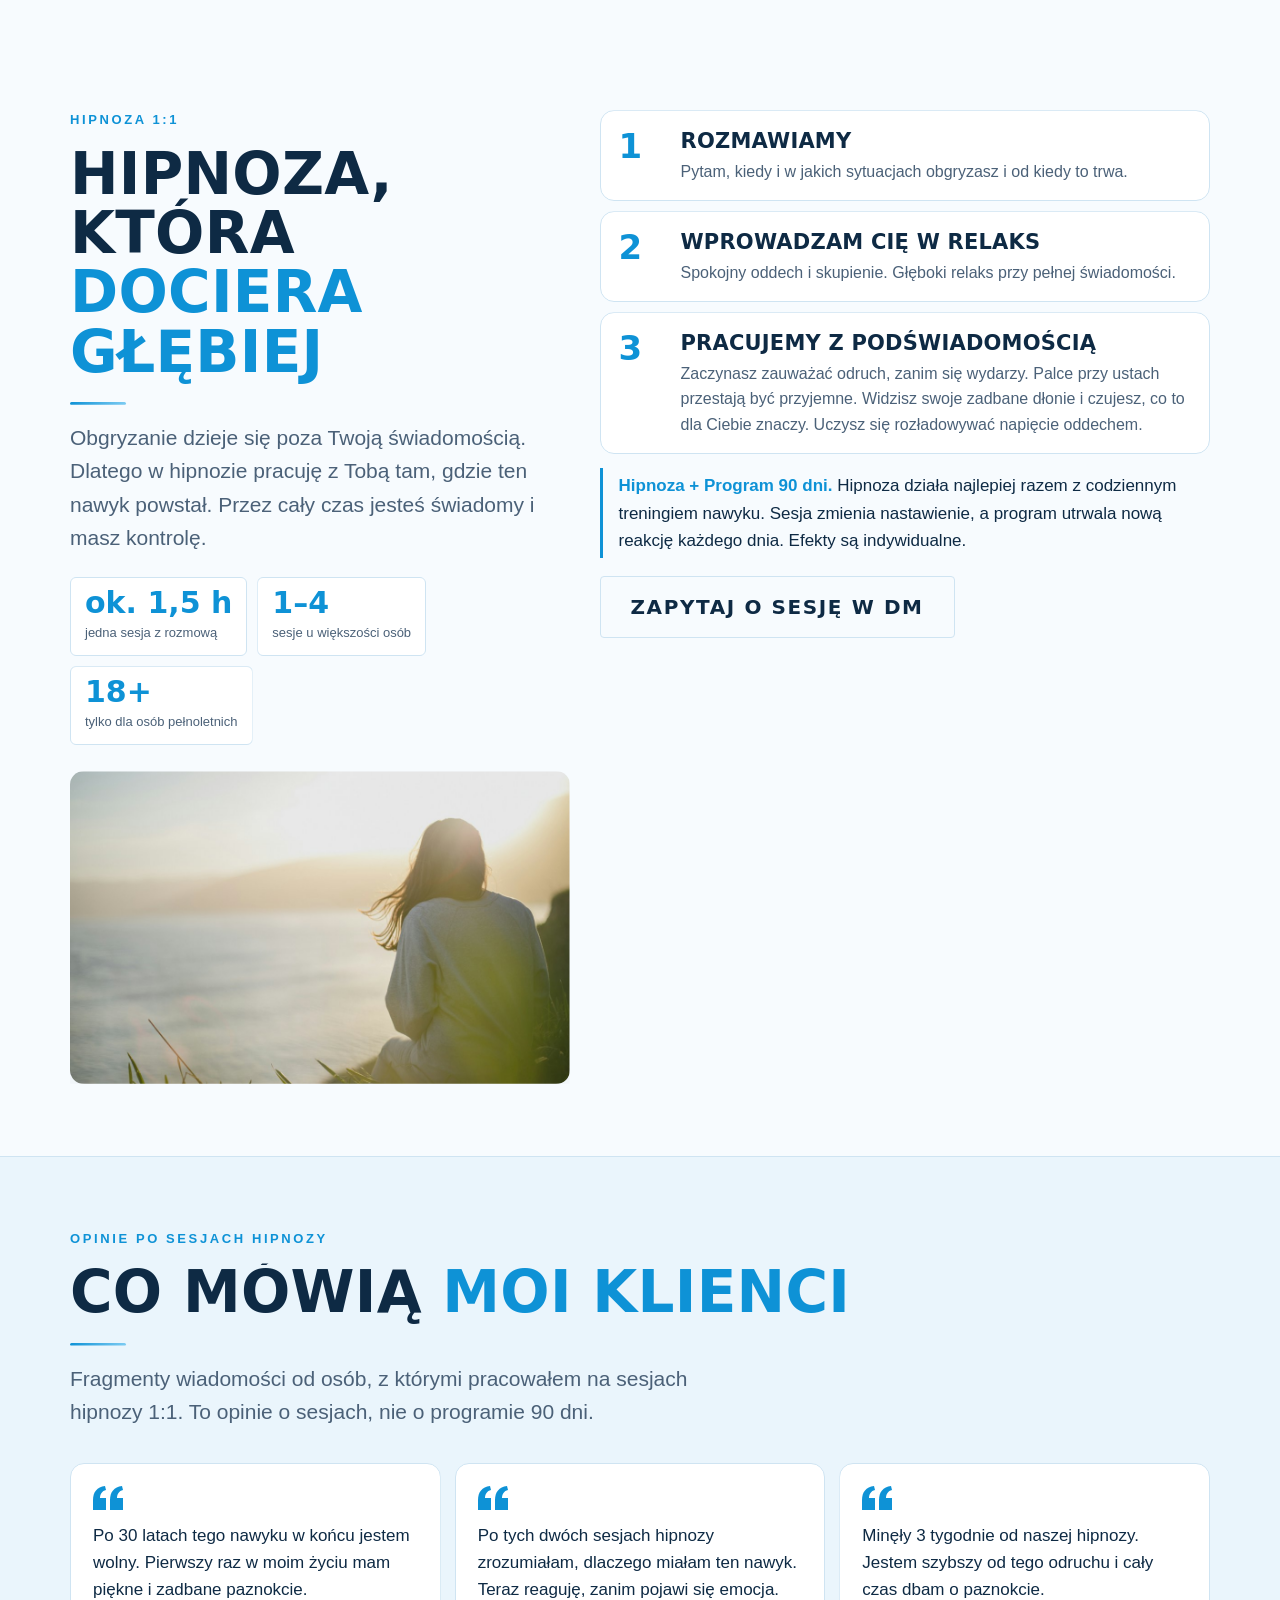
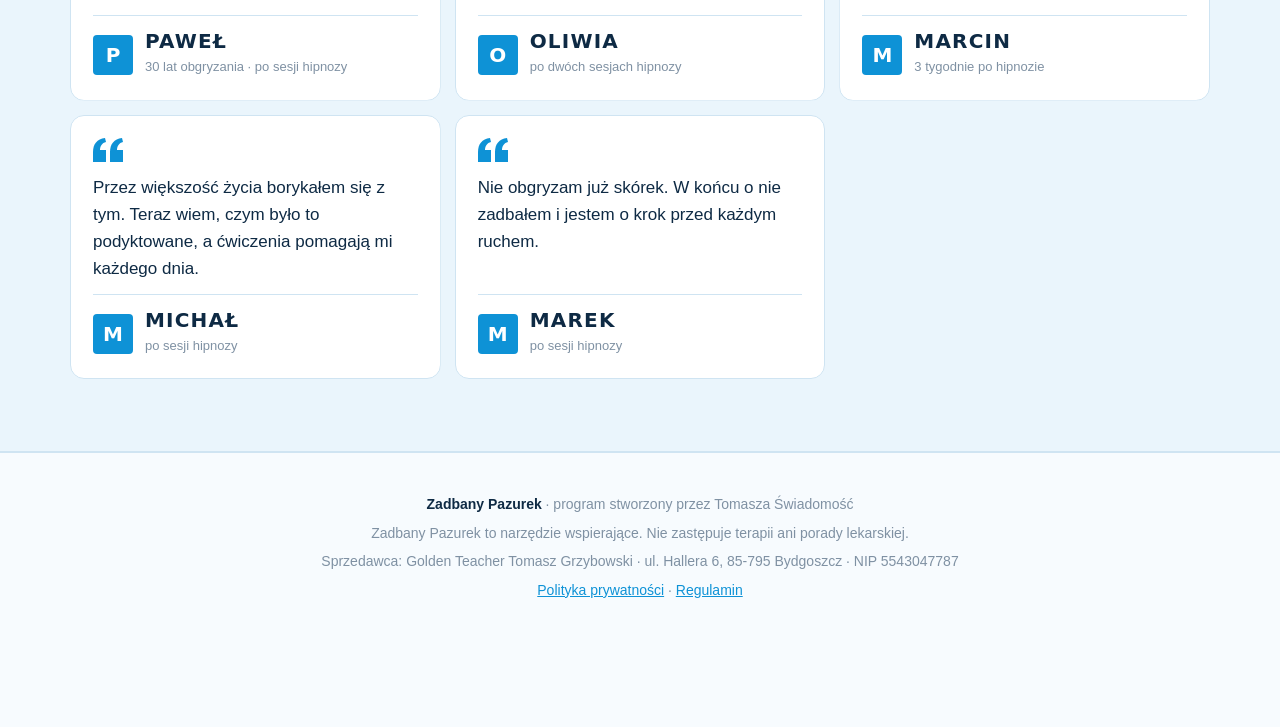
==== commit 3d447cfe: "Add files via upload" ====
--- a/index.html
+++ b/index.html
@@ -1,385 +1,963 @@
-<!doctype html>
+<!DOCTYPE html>
 <html lang="pl">
 <head>
 <meta charset="utf-8">
-<meta name="viewport" content="width=device-width,initial-scale=1,viewport-fit=cover">
-<title>Zadbany Pazurek</title>
-<meta name="description" content="Program 90 dni wychodzenia z obgryzania paznokci. Tomasz Świadomość.">
+<meta name="viewport" content="width=device-width, initial-scale=1, viewport-fit=cover">
+<title>Zadbany Pazurek | Przestań obgryzać paznokcie</title>
+<meta name="claude:viewport-fit-sides" content="cover">
+<meta name="description" content="Przestań obgryzać paznokcie w 90 dni. Bez silnej woli, z planem w telefonie: aplikacja, codzienne ćwiczenia i spotkania na żywo. 42 zł, 14 dni gwarancji zwrotu.">
+<meta property="og:title" content="Zadbany Pazurek | Przestań obgryzać paznokcie">
+<meta property="og:description" content="Przestań obgryzać paznokcie w 90 dni. Bez silnej woli, z planem w telefonie. Program Tomasza Świadomość.">
+<meta property="og:type" content="website">
 <meta name="theme-color" content="#F7FBFE">
-<link rel="manifest" href="manifest.webmanifest">
-<link rel="apple-touch-icon" href="icons/apple-touch-icon-v2.png">
-<link rel="icon" href="icons/icon-192.png">
-<meta name="apple-mobile-web-app-capable" content="yes">
-<meta name="apple-mobile-web-app-title" content="Zadbany Pazurek">
+<link rel="icon" type="image/png" sizes="32x32" href="ikony/icon-32.png">
+<link rel="apple-touch-icon" href="ikony/icon-180.png">
 <link rel="stylesheet" href="https://fonts.googleapis.com/css2?family=Barlow+Condensed:wght@600;700;800&family=Barlow:wght@400;500;600&display=swap">
-<link rel="stylesheet" href="style.css?v=25">
+<style>
+  /* Jeden, świadomie ciemny wygląd: biel + błękitne akcenty, wąska wersalikowa typografia nagłówków. */
+  :root{
+    --bg:#F7FBFE; --bg2:#EAF5FC; --card:#FFFFFF; --card2:#F1F8FD; --line:#CFE4F2;
+    --ink:#0E2A44; --muted:#4B6178; --dim:#7F91A3;
+    --orange:#0E92D6; --orange-dark:#0A74AE; --orange-soft:rgba(14,146,214,.12);
+    --display:"Barlow Condensed","Arial Narrow",system-ui,sans-serif;
+    --text:"Barlow",-apple-system,"Segoe UI",Roboto,Arial,sans-serif;
+    --r:14px; --max:1180px;
+    color-scheme:light;
+  }
+  *{box-sizing:border-box}
+  html{scroll-behavior:smooth}
+  body{margin:0;background:var(--bg);color:var(--ink);font:17px/1.6 var(--text);-webkit-font-smoothing:antialiased}
+  img{max-width:100%;display:block}
+  a{color:var(--orange)}
+  .wrap{max-width:var(--max);margin:0 auto;padding-left:max(20px,env(safe-area-inset-left,0px));padding-right:max(20px,env(safe-area-inset-right,0px))}
+  section{padding-block:72px}
+  h1,h2,h3{font-family:var(--display);text-transform:uppercase;line-height:1.02;margin:0 0 16px;letter-spacing:.005em;text-wrap:balance}
+  h1{font-size:clamp(44px,8.4vw,92px);font-weight:800}
+  h2{font-size:clamp(34px,5.6vw,58px);font-weight:800}
+  h3{font-size:24px;font-weight:700;letter-spacing:.01em}
+  h1 em,h2 em{font-style:normal;color:var(--orange)}
+  p{margin:0 0 14px}
+  .lead{font-size:clamp(18px,2.4vw,21px);color:var(--muted);max-width:640px}
+  .eyebrow{display:block;font-size:13px;font-weight:600;letter-spacing:.2em;text-transform:uppercase;color:var(--muted);margin-bottom:14px}
+  .eyebrow.o{color:var(--orange)}
+  .center{text-align:center}
+  .center .lead{margin-left:auto;margin-right:auto}
+  .muted{color:var(--muted)}
+
+  .btn{display:inline-flex;align-items:center;justify-content:center;gap:10px;background:var(--orange);color:#FFFFFF;font:700 20px var(--display);letter-spacing:.08em;text-transform:uppercase;text-decoration:none;border:0;border-radius:4px;padding:18px 30px;cursor:pointer;transition:background .15s,transform .15s}
+  .btn:hover{background:var(--orange-dark)}
+  .btn:active{transform:scale(.98)}
+  .btn[disabled]{opacity:.6;cursor:wait}
+  .btn.line{background:transparent;color:var(--ink);border:1.5px solid #CFE4F2}
+  .btn.line:hover{border-color:var(--ink);background:transparent}
+  .btn svg{width:20px;height:20px;flex:none}
+  /* Neon: błękitne przyciski świecą jak neon i delikatnie pulsują */
+  .btn:not(.line){position:relative;background:linear-gradient(180deg,#7CCBF2 0%,var(--orange) 55%,#0A74AE 100%);border:1px solid #7CCBF2;box-shadow:0 0 0 1px rgba(14,146,214,.55),0 0 12px rgba(14,146,214,.75),0 0 32px rgba(14,146,214,.5),0 0 70px rgba(14,146,214,.28),inset 0 0 12px rgba(14,146,214,.55);text-shadow:0 1px 0 rgba(14,146,214,.45);animation:none;--x: 2.6s ease-in-out infinite}
+  .btn:not(.line):hover{background:linear-gradient(180deg,#7CCBF2 0%,#0E92D6 55%,#0A74AE 100%);box-shadow:0 0 0 1px rgba(14,146,214,.8),0 0 16px rgba(14,146,214,.95),0 0 44px rgba(14,146,214,.7),0 0 100px rgba(14,146,214,.4),inset 0 0 14px rgba(14,146,214,.7);animation:none}
+  @keyframes neon{0%,100%{box-shadow:0 0 0 1px rgba(14,146,214,.55),0 0 12px rgba(14,146,214,.75),0 0 32px rgba(14,146,214,.5),0 0 70px rgba(14,146,214,.28),inset 0 0 12px rgba(14,146,214,.55)}50%{box-shadow:0 0 0 1px rgba(14,146,214,.7),0 0 18px rgba(14,146,214,.9),0 0 46px rgba(14,146,214,.62),0 0 96px rgba(14,146,214,.36),inset 0 0 14px rgba(14,146,214,.65)}}
+  @media(prefers-reduced-motion:reduce){.btn:not(.line){animation:none}}
+  :focus-visible{outline:3px solid var(--orange);outline-offset:3px}
+
+  /* NAGŁÓWEK */
+  .hero{position:relative;padding-block:20px 72px;background:radial-gradient(1200px 600px at 15% 0%,#DFF1FC 0%,transparent 60%),var(--bg);border-bottom:1px solid #CFE4F2}
+  .top{display:flex;align-items:center;justify-content:space-between;padding-block:6px 48px}
+  .logo{display:flex;align-items:center;gap:12px;text-decoration:none;color:var(--ink);font:800 22px var(--display);letter-spacing:.06em;text-transform:uppercase}
+  .logo{gap:10px;align-items:flex-end}
+  .logo-txt{margin-bottom:6px}
+  .logo-ic{height:46px;width:auto}
+  .logo-txt{height:26px;width:auto}
+  .top{gap:12px}
+  .top a.small{white-space:nowrap}
+  @media(max-width:480px){.logo{gap:6px}.logo-ic{height:34px}.logo-txt{height:16px;margin-bottom:4px}.top a.small{font-size:13px;letter-spacing:.1em}}
+  .top a.small{font:700 15px var(--display);letter-spacing:.14em;text-transform:uppercase;text-decoration:none;color:var(--ink);border-bottom:2px solid var(--orange);padding-bottom:2px}
+  .hero-grid{display:grid;gap:44px;align-items:center}
+  .hero-grid{max-width:860px}
+  .badge{display:flex;flex-wrap:wrap;align-items:center;gap:8px 12px;font-size:15px;color:var(--muted);margin-bottom:22px}
+  .badge .dot{width:8px;height:8px;border-radius:50%;background:var(--orange);box-shadow:0 0 0 4px var(--orange-soft)}
+  .badge b{color:var(--ink);font-weight:600}
+  .price-line{display:flex;align-items:baseline;flex-wrap:wrap;gap:6px 16px;margin:6px 0 4px}
+  .price-line .big{font:800 clamp(60px,10vw,104px)/1 var(--display);color:var(--orange)}
+  .price-line .lbl{font:800 clamp(24px,3.6vw,36px)/1.05 var(--display);text-transform:uppercase;color:var(--orange)}
+  .slogan{font:700 clamp(24px,3.4vw,34px)/1.15 var(--display);text-transform:uppercase;letter-spacing:.02em;margin:18px 0 0;padding-left:16px;border-left:4px solid var(--orange)}
+  .slogan em{font-style:normal;color:var(--orange)}
+  .hero .sub{font-size:19px;color:var(--muted);max-width:560px;margin:18px 0 26px}
+  .hero .sub b{color:var(--ink)}
+  .cta-row{display:flex;flex-wrap:wrap;gap:12px}
+  .cta-row .btn{flex:1 1 auto}
+  .hero .fine{font-size:14px;color:var(--dim);margin-top:14px}
+
+  .gal-h{font:700 18px var(--display);letter-spacing:.12em;text-transform:uppercase;margin-bottom:14px}
+  .gallery{display:grid;grid-template-columns:repeat(3,1fr);gap:12px}
+  .tile{aspect-ratio:1;max-width:100%;border-radius:10px;overflow:hidden;background:var(--card);border:1px solid var(--line);display:grid;place-items:center;text-align:center;color:var(--dim);font-size:13px;padding:10px;position:relative}
+  .tile img{position:absolute;inset:0;width:100%;height:100%;object-fit:cover}
+  .tile svg{width:34px;height:34px;stroke:#7F91A3;fill:none;stroke-width:1.5;margin:0 auto 6px}
+  .gal-note{font-size:13px;color:var(--dim);margin-top:10px}
+
+  /* FILM */
+  .video{position:relative;aspect-ratio:9/16;max-width:380px;margin:30px auto 0;border-radius:var(--r);overflow:hidden;background:var(--card);border:1px solid var(--line);color:var(--muted);display:grid;place-items:center;text-align:center}
+  .video button{all:unset;cursor:pointer;position:absolute;inset:0;display:grid;place-items:center;background-size:cover;background-position:center}
+  .video .play{width:80px;height:80px;border-radius:50%;background:var(--orange);display:grid;place-items:center;box-shadow:0 10px 30px rgba(0,0,0,.5)}
+  .video .play:after{content:"";border-left:24px solid #FFFFFF;border-top:15px solid transparent;border-bottom:15px solid transparent;margin-left:6px}
+  .video iframe{position:absolute;inset:0;width:100%;height:100%;border:0}
+  .video .soon{padding:24px;font:700 22px var(--display);letter-spacing:.1em;text-transform:uppercase}
+
+  /* KARTY */
+  .grid{display:grid;gap:14px;margin-top:34px}
+  @media(min-width:760px){.grid.two{grid-template-columns:1fr 1fr}.grid.three{grid-template-columns:repeat(3,1fr)}}
+  .card{background:var(--card);border:1px solid var(--line);border-radius:var(--r);padding:26px}
+  .card p{color:var(--muted)}
+  .card p:last-child{margin:0}
+  .num{display:block;font:800 44px/1 var(--display);color:var(--orange);margin-bottom:10px}
+  .chips{display:flex;flex-wrap:wrap;gap:8px;margin-top:18px}
+  .chip{border:1px solid var(--line);border-radius:4px;padding:8px 14px;font:600 16px var(--display);letter-spacing:.06em;text-transform:uppercase;color:var(--muted)}
+  .chip.hot{background:var(--orange);border-color:var(--orange);color:#FFFFFF}
+  /* Wyzwalacze: kolory od granatu do bieli */
+  .chips .chip:nth-child(1){background:#0E2A44;border-color:#0E2A44;color:#FFFFFF}
+  .chips .chip:nth-child(2){background:#0D456B;border-color:#0D456B;color:#FFFFFF}
+  .chips .chip:nth-child(3){background:#0B6193;border-color:#0B6193;color:#FFFFFF}
+  .chips .chip:nth-child(4){background:#0B79B5;border-color:#0B79B5;color:#FFFFFF}
+  .chips .chip:nth-child(5){background:#0D8ACB;border-color:#0D8ACB;color:#FFFFFF}
+  .chips .chip:nth-child(6){background:#269FDC;border-color:#269FDC;color:#FFFFFF}
+  .chips .chip:nth-child(7){background:#57B8E9;border-color:#57B8E9;color:#0E2A44}
+  .chips .chip:nth-child(8){background:#8BD1F3;border-color:#8BD1F3;color:#0E2A44}
+  .chips .chip:nth-child(9){background:#C5E8F9;border-color:#C5E8F9;color:#0E2A44}
+  .chips .chip:nth-child(10){background:#FFFFFF;border-color:#CFE4F2;color:#0E2A44}
+  .habit-pics > :only-child{max-width:640px}
+  .alt{background:var(--bg2);border-block:1px solid #CFE4F2}
+  .phase small{display:block;font:700 15px var(--display);color:var(--orange);letter-spacing:.14em;text-transform:uppercase;margin-bottom:8px}
+
+  /* PRZED I PO */
+  .ba-grid{display:grid;gap:18px;margin-top:34px}
+  @media(min-width:760px){.ba-grid{grid-template-columns:repeat(3,1fr)}}
+  .ba{display:flex;flex-direction:column;gap:10px}
+  .cmp{position:relative;aspect-ratio:4/3;max-width:100%;border-radius:var(--r);overflow:hidden;background:var(--card);border:1px solid var(--line);--pos:50%;user-select:none}
+  .cmp .layer{position:absolute;inset:0;display:grid;place-items:center}
+  .cmp .layer img{width:100%;height:100%;object-fit:cover}
+  .cmp .after{clip-path:inset(0 0 0 var(--pos))}
+  .cmp .ph{display:flex;flex-direction:column;align-items:center;gap:8px;color:var(--dim);font:700 18px var(--display);letter-spacing:.12em;text-transform:uppercase;text-align:center;padding:16px}
+  .cmp .before .ph{background:repeating-linear-gradient(135deg,#EAF5FC 0 14px,#F1F8FD 14px 28px);position:absolute;inset:0;justify-content:center}
+  .cmp .after .ph{background:#EAF5FC;position:absolute;inset:0;justify-content:center;color:var(--orange)}
+  .cmp .tag{position:absolute;top:12px;font:700 14px var(--display);letter-spacing:.14em;text-transform:uppercase;background:rgba(255,255,255,.88);color:var(--ink);padding:5px 10px;border-radius:3px;z-index:2;pointer-events:none}
+  .cmp .tag.l{left:12px}.cmp .tag.r{right:12px;color:var(--orange)}
+  /* Etykiety przed/po: biel i błękit */
+  .cmp .tag{display:flex;flex-direction:column;align-items:flex-start;gap:6px;background:none;padding:0;border-radius:0;letter-spacing:0;text-transform:none}
+  .cmp .tag.r{align-items:flex-end}
+  .cmp .tag b{font:800 15px/1 var(--display);letter-spacing:.1em;text-transform:uppercase;padding:7px 14px;border-radius:999px;box-shadow:0 6px 16px -6px rgba(0,0,0,.35)}
+  .cmp .tag.l b{background:#FFFFFF;color:#0E2A44}
+  .cmp .tag.r b{background:#0E92D6;color:#FFFFFF}
+  .cmp .tag small{font:500 12px/1.25 var(--text);color:#16233A;background:rgba(255,255,255,.82);padding:4px 8px 4px 9px;border-left:2px solid #FFFFFF;border-radius:0 4px 4px 0;max-width:130px}
+  .cmp .tag.r small{border-left:0;border-right:2px solid #0E92D6;border-radius:4px 0 0 4px;padding:4px 9px 4px 8px;text-align:right}
+  @media(max-width:420px){.cmp .tag small{font-size:11px;max-width:110px}}
+  .cmp .bar{position:absolute;top:0;bottom:0;left:var(--pos);width:3px;margin-left:-1.5px;background:var(--orange);z-index:2;pointer-events:none}
+  .cmp .bar:after{content:"";position:absolute;top:50%;left:50%;width:40px;height:40px;margin:-20px 0 0 -20px;border-radius:50%;background:var(--orange) url("data:image/svg+xml,%3Csvg xmlns='http://www.w3.org/2000/svg' viewBox='0 0 24 24' fill='none' stroke='%230E0E0E' stroke-width='2.5' stroke-linecap='round' stroke-linejoin='round'%3E%3Cpath d='M9 6l-6 6 6 6M15 6l6 6-6 6'/%3E%3C/svg%3E") center/22px no-repeat}
+  .cmp input{position:absolute;inset:0;width:100%;height:100%;opacity:0;cursor:ew-resize;z-index:3;margin:0}
+  .ba .cap{font-size:15px;color:var(--muted)}
+  .ba .cap b{color:var(--ink);font-weight:600}
+  .honest{margin-top:22px;font-size:14px;color:var(--dim);max-width:760px}
+  .habit-pics{display:grid;gap:12px;margin-top:30px}
+  @media(min-width:700px){.habit-pics{grid-template-columns:1fr 1fr}}
+  .habit-pics img{width:100%;aspect-ratio:16/9;object-fit:cover;border-radius:var(--r);border:1px solid var(--line);filter:grayscale(.35) contrast(1.05)}
+
+  /* APLIKACJA */
+  .app-grid{display:grid;gap:40px;align-items:center;margin-top:34px}
+  @media(min-width:900px){.app-grid{grid-template-columns:300px 1fr}}
+  .phone{width:270px;margin:0 auto;background:#000;border:1px solid #333;border-radius:42px;padding:12px;box-shadow:0 30px 70px -30px rgba(14,146,214,.35)}
+  .screen{background:#F7FBFE;color:#0E2A44;border-radius:32px;padding:24px 16px 18px;min-height:500px;display:flex;flex-direction:column;gap:10px;overflow:hidden;font-family:system-ui,sans-serif}
+  .s-day{font-size:12px;color:#4B6178;font-weight:600}
+  .s-big{font:800 30px/1 var(--display);text-transform:uppercase}
+  .s-bar{height:7px;border-radius:9px;background:#D6E7F3;overflow:hidden}
+  .s-bar i{display:block;height:100%;width:22%;background:#0E92D6;border-radius:9px}
+  .s-card{background:#FFFFFF;border:1px solid #D6E7F3;box-shadow:0 8px 20px -16px rgba(14,42,68,.35);border-radius:14px;padding:10px 12px;font-size:13px;line-height:1.4}
+  .s-card small{display:block;color:#4B6178;font-size:10px;font-weight:700;text-transform:uppercase;letter-spacing:.06em;margin-bottom:3px}
+  .s-dots{display:flex;gap:5px;margin-top:6px}.s-dots i{width:24px;height:6px;border-radius:9px;background:#D6E7F3}.s-dots i.on{background:#0E92D6}
+  .s-row{display:grid;grid-template-columns:1fr 1fr;gap:8px}
+  .s-btn{border-radius:12px;padding:11px;text-align:center;font-weight:700;font-size:14px}
+  .s-btn.g{background:linear-gradient(180deg,#5CC0F0,#0E92D6 55%,#0A7FC0);color:#fff}.s-btn.o{background:#fff;color:#0E2A44;border:1.5px solid #B9D3E6}
+  .phone-wrap{display:flex;flex-direction:column;align-items:center;gap:14px}
+  .s-btn{font-family:var(--display);text-transform:uppercase;letter-spacing:.06em;font-size:15px}.s-nav{font-family:var(--display);text-transform:uppercase;letter-spacing:.06em;font-size:11px}.s-card small,.s-day{letter-spacing:.1em}
+  .phone{overflow:hidden;touch-action:pan-y}
+  .slides{display:flex;transition:transform .6s cubic-bezier(.65,0,.35,1)}
+  .slides .screen{flex:0 0 100%;position:relative;padding-bottom:58px}
+  .s-title{font:800 24px/1.05 var(--display);text-transform:uppercase;margin-bottom:2px}
+  .s-chips{display:flex;flex-wrap:wrap;gap:5px;margin-top:4px}
+  .s-chips b{font-weight:600;font-size:11px;border:1px solid #D6E7F3;border-radius:99px;padding:4px 8px;background:#fff}
+  .s-chips b.on{background:#EAF5FC;border-color:#0E92D6;color:#0E92D6}
+  .s-range{height:6px;border-radius:9px;background:#D6E7F3;margin-top:8px}.s-range i{display:block;height:100%;background:#0E92D6;border-radius:9px}
+  .s-seg{display:grid;grid-template-columns:repeat(3,1fr);gap:3px;background:#D6E7F3;padding:3px;border-radius:10px}
+  .s-seg b{font-size:11px;text-align:center;padding:6px 0;border-radius:8px;font-weight:600}.s-seg b.on{background:#0E92D6;color:#fff}
+  .s-box{position:relative;width:150px;height:150px;margin:6px auto;border:3px solid #D6E7F3;border-radius:16px;display:grid;place-items:center;text-align:center}
+  .s-box b{display:block;font:800 44px/1 system-ui,sans-serif}.s-box span{font-size:12px;color:#4B6178}
+  .s-dot{position:absolute;width:16px;height:16px;border-radius:50%;background:#0E92D6;top:-9px;left:-9px;animation:sdot 8s linear infinite}
+  @keyframes sdot{0%{top:-9px;left:-9px}25%{top:-9px;left:calc(100% - 7px)}50%{top:calc(100% - 7px);left:calc(100% - 7px)}75%{top:calc(100% - 7px);left:-9px}100%{top:-9px;left:-9px}}
+  .s-chart{display:grid;grid-template-columns:repeat(14,1fr);gap:3px;height:70px;align-items:end;margin-top:6px}
+  .s-chart i{display:flex;flex-direction:column-reverse;height:100%;background:linear-gradient(to top,#E0565B 0 var(--b),#6FB7A1 var(--b) calc(var(--b) + var(--r)),transparent calc(var(--b) + var(--r)));border-radius:3px 3px 0 0}
+  .s-leg{display:flex;gap:10px;font-size:10px;color:#4B6178;margin-top:6px}.s-leg span:before{content:"";display:inline-block;width:8px;height:8px;border-radius:2px;margin-right:4px}.s-leg .b:before{background:#E0565B}.s-leg .r:before{background:#6FB7A1}
+  .s-svy{display:flex;justify-content:space-between;font-size:13px;margin-top:4px}.s-svy b{color:#0E92D6}
+  .s-nav{position:absolute;left:0;right:0;bottom:0;display:grid;grid-template-columns:repeat(4,1fr);background:#FFFFFF;border-top:1px solid #D6E7F3;padding:10px 4px 12px;font-size:10px;font-weight:700;color:#7F91A3;text-align:center}
+  .s-nav .on{color:#0E92D6}
+  .phone-dots{display:flex;gap:8px}
+  .phone-dots button{width:28px;height:6px;border-radius:99px;border:0;background:#CFE4F2;cursor:pointer;padding:0;transition:background .3s,width .3s}
+  .phone-dots button[aria-selected="true"]{background:var(--orange);width:44px;box-shadow:0 0 10px rgba(14,146,214,.7)}
+  .phone-cap{font:700 18px var(--display);letter-spacing:.14em;text-transform:uppercase;color:var(--orange);margin:0}
+  .feat[data-slide]{cursor:pointer;border-radius:10px;padding:8px;margin:-8px;transition:background .2s}
+  .feat[data-slide]:hover,.feat.active{background:rgba(14,146,214,.07)}
+  @media(prefers-reduced-motion:reduce){.slides{transition:none}.s-dot{animation:none}}
+  .feats{display:grid;gap:14px}
+  @media(min-width:640px){.feats{grid-template-columns:1fr 1fr}}
+  .feat{display:flex;gap:16px;align-items:flex-start}
+  .feat .ic{flex:0 0 46px;height:46px;border-radius:6px;background:var(--orange-soft);display:grid;place-items:center}
+  .feat .ic svg{width:24px;height:24px;stroke:var(--orange);fill:none;stroke-width:2;stroke-linecap:round;stroke-linejoin:round}
+  .feat h3{font-size:22px;margin-bottom:6px}
+
+  /* OFERTA */
+  .offer{display:grid;gap:26px;align-items:center}
+  @media(min-width:860px){.offer{grid-template-columns:1.2fr .8fr}}
+  .check{list-style:none;padding:0;margin:22px 0 0}
+  .check li{position:relative;padding:0 0 14px 36px;color:var(--muted)}
+  .check li b{color:var(--ink);font-weight:600}
+  .check li:before{content:"";position:absolute;left:0;top:3px;width:22px;height:22px;border-radius:3px;background:var(--orange) url("data:image/svg+xml,%3Csvg xmlns='http://www.w3.org/2000/svg' viewBox='0 0 24 24' fill='none' stroke='%230E0E0E' stroke-width='3.2' stroke-linecap='round' stroke-linejoin='round'%3E%3Cpath d='M5 12l5 5 9-10'/%3E%3C/svg%3E") center/14px no-repeat}
+  .price{background:var(--card);border:1.5px solid var(--orange);border-radius:var(--r);padding:30px;text-align:center}
+  .price .kicker{font:700 16px var(--display);letter-spacing:.16em;text-transform:uppercase;color:var(--orange)}
+  .price .tag{font:800 96px/1 var(--display);margin:8px 0 12px;color:var(--ink)}
+  .price p{color:var(--muted);font-size:15px}
+  .price .btn{width:100%}
+
+  /* DOWÓD: suwak 0–100% */
+  .proof{max-width:640px;margin:28px auto 0;text-align:left;background:var(--card);border:1px solid var(--line);border-radius:var(--r);padding:22px 22px 18px;display:flex;flex-direction:column;gap:16px}
+  .proof-h{font:700 18px var(--display);letter-spacing:.1em;text-transform:uppercase;color:var(--ink)}
+  .proof-top{display:flex;justify-content:space-between;align-items:baseline;gap:12px;margin-bottom:8px;font-size:15px;color:var(--muted)}
+  .proof-top b{color:var(--ink);font-weight:600}
+  .proof .pct{font:800 30px/1 var(--display);color:var(--muted)}
+  .proof .pct.o{color:var(--orange)}
+  .track{height:14px;border-radius:99px;background:#CFE4F2;overflow:hidden}
+  .fill{display:block;height:100%;width:var(--w);border-radius:99px;background:#7F91A3;transition:width 1.6s cubic-bezier(.2,.8,.2,1)}
+  .fill.o{background:linear-gradient(90deg,#0A74AE,#7CCBF2);box-shadow:0 0 14px rgba(14,146,214,.7)}
+  .proof.pre .fill{width:0}
+  .scale{display:flex;justify-content:space-between;font-size:12px;color:var(--dim);margin-top:-6px;font-variant-numeric:tabular-nums}
+  .proof-total{display:flex;flex-wrap:wrap;align-items:baseline;gap:4px 10px;border-top:1px solid var(--line);padding-top:14px}
+  .proof-total b{font:800 34px/1 var(--display);color:var(--orange)}
+  .proof-total span{font:700 16px var(--display);letter-spacing:.08em;text-transform:uppercase;color:var(--ink);margin-right:14px}
+  .proof-note{font-size:13px;color:var(--dim);margin:0}
+  @media(prefers-reduced-motion:reduce){.fill{transition:none}}
+
+  /* HIPNOZA */
+  .hyp{display:grid;gap:30px;align-items:start}
+  @media(min-width:900px){.hyp{grid-template-columns:.9fr 1.1fr}}
+  .facts{display:flex;flex-wrap:wrap;gap:10px;margin-top:22px}
+  .fact{border:1px solid var(--line);border-radius:6px;padding:10px 14px;background:var(--card)}
+  .fact b{display:block;font:800 30px/1 var(--display);color:var(--orange)}
+  .fact span{font-size:13px;color:var(--muted)}
+  .steps{list-style:none;margin:0;padding:0;display:grid;gap:10px}
+  .steps li{display:grid;grid-template-columns:48px 1fr;gap:14px;background:var(--card);border:1px solid var(--line);border-radius:var(--r);padding:18px 18px 16px}
+  .steps .n{font:800 34px/1 var(--display);color:var(--orange)}
+  .steps h3{font-size:21px;margin:2px 0 6px}
+  .steps p{color:var(--muted);margin:0;font-size:16px}
+  .plus{margin-top:14px;border-left:3px solid var(--orange);padding:4px 0 4px 16px;color:var(--ink);font-size:17px}
+  .plus b{color:var(--orange)}
+
+  /* OPINIE */
+  .quotes{display:grid;gap:14px;margin-top:34px;align-items:start}
+  @media(min-width:760px){.quotes{grid-template-columns:repeat(2,1fr)}}
+  @media(min-width:1080px){.quotes{grid-template-columns:repeat(3,1fr)}}
+  .quote{background:var(--card);border:1px solid var(--line);border-radius:var(--r);padding:22px 22px 20px;margin:0;display:flex;flex-direction:column;gap:12px;min-width:0;height:100%}
+  .quote blockquote{flex:1}
+  .quote .mark{display:block;width:30px;height:24px;flex:none}
+  .quote .mark path{fill:var(--orange)}
+  .quote blockquote{margin:0;color:var(--ink);font-size:17px;line-height:1.6}
+  .quote figcaption{display:flex;align-items:center;gap:12px;border-top:1px solid var(--line);padding-top:14px}
+  .quote .av{width:40px;height:40px;border-radius:4px;background:var(--orange);color:#FFFFFF;display:grid;place-items:center;font:800 20px var(--display);flex:none}
+  .quote figcaption b{display:block;font:700 20px/1.1 var(--display);letter-spacing:.06em;text-transform:uppercase}
+  .quote figcaption span{font-size:13px;color:var(--dim)}
+  .quote.big blockquote{font-size:19px}
+
+  /* KIM JESTEM */
+  .about{display:grid;gap:32px;align-items:center}
+  @media(min-width:800px){.about{grid-template-columns:280px 1fr}}
+  .avatar{width:260px;height:325px;max-width:100%;border-radius:6px;margin:0 auto;background:var(--card);border:1px solid var(--line);color:var(--orange);display:grid;place-items:center;font:800 76px var(--display);overflow:hidden}
+  .avatar img{width:100%;height:100%;object-fit:cover}
+  .about p{color:var(--muted)}
+
+  /* FAQ */
+  details{background:var(--card);border:1px solid var(--line);border-radius:8px;padding:0 20px;margin-bottom:10px}
+  summary{cursor:pointer;list-style:none;font:700 21px var(--display);letter-spacing:.04em;text-transform:uppercase;padding:18px 32px 18px 0;position:relative}
+  summary::-webkit-details-marker{display:none}
+  summary:after{content:"+";position:absolute;right:0;top:12px;font-size:30px;color:var(--orange);font-weight:400}
+  details[open] summary:after{content:"−"}
+  details p{color:var(--muted);padding-bottom:6px}
+
+  /* FORMULARZ */
+  .form-box{background:var(--card);border:1px solid var(--line);border-radius:var(--r);padding:30px 22px;max-width:640px;margin:32px auto 0}
+  label{display:block;font-weight:600;font-size:15px;margin:0 0 6px}
+  .opt{font-weight:400;color:var(--dim)}
+  input[type=text],input[type=email],select,textarea{width:100%;font:inherit;font-size:16px;color:var(--ink);background:#FFFFFF;border:1.5px solid var(--line);border-radius:6px;padding:13px 14px;margin-bottom:16px;outline:none;transition:border .15s}
+  input::placeholder,textarea::placeholder{color:#7F91A3}
+  input:focus,select:focus,textarea:focus{border-color:var(--orange)}
+  textarea{min-height:90px;resize:vertical}
+  .tick{display:flex;gap:12px;align-items:flex-start;font-weight:400;font-size:14px;color:var(--muted);margin-bottom:14px;cursor:pointer}
+  .tick input{flex:0 0 22px;width:22px;height:22px;margin:1px 0 0;accent-color:var(--orange)}
+  .hp{position:absolute;left:-9999px;width:1px;height:1px;overflow:hidden}
+  .msg{display:none;border-radius:6px;padding:16px 18px;margin-top:16px;font-weight:600}
+  .msg.err{display:block;background:rgba(14,146,214,.14);color:var(--orange)}
+  .done{text-align:center;padding:10px 0}
+  .done .big{font:800 64px/1 var(--display);color:var(--orange);margin-bottom:10px}
+  .done p{color:var(--muted)}
+
+  footer{padding-block:40px 120px;font-size:14px;color:var(--dim);text-align:center;border-top:1px solid #CFE4F2}
+  footer p{margin:0 0 6px}
+  footer b{color:var(--ink)}
+
+  .sticky{position:fixed;left:calc(12px + env(safe-area-inset-left,0px));right:calc(12px + env(safe-area-inset-right,0px));bottom:calc(12px + env(safe-area-inset-bottom,0px));z-index:20;transform:translateY(160%);transition:transform .3s}
+  .sticky.show{transform:none}
+  .sticky .btn{width:100%;box-shadow:0 10px 30px rgba(0,0,0,.6)}
+  @media(min-width:940px){.sticky{display:none}}
+  @media(prefers-reduced-motion:reduce){*{transition:none!important;scroll-behavior:auto!important}}
+  .hidden{display:none!important}
+</style>
+<link rel="stylesheet" href="animacje.css">
+<style>
+  /* Animacje na ciemnym tle: delikatniejszy odblask i cień */
+  .an-card:before{background:linear-gradient(118deg,transparent 30%,rgba(255,255,255,.6) 46%,transparent 60%)}
+  .an-card:hover,.an-js .an-card.an-in:hover{box-shadow:0 30px 60px -30px rgba(14,146,214,.28)}
+  .center .an-line:after,h2.center.an-line:after{margin-left:auto;margin-right:auto}
+</style>
+<style>.logo-txt,.logo-ic{filter:brightness(0) opacity(.85)}</style>
+<style>
+  /* Zdjęcia podkładowe (Unsplash) */
+  .hero-pics{display:grid;grid-template-columns:1.2fr 1fr;grid-template-rows:1fr 1fr;gap:12px;height:clamp(300px,44vw,540px);min-width:0}
+  .hero-pics img{width:100%;height:100%;min-height:0;object-fit:cover;border-radius:18px;box-shadow:0 26px 54px -30px rgba(14,42,68,.4)}
+  .hero-pics .big{grid-row:span 2;border-radius:999px 999px 18px 18px}
+  @media(min-width:900px){.hero-grid{max-width:none;grid-template-columns:1.1fr .9fr}}
+  .pic{margin:26px 0 0;border-radius:var(--r);overflow:hidden;box-shadow:0 26px 54px -32px rgba(14,42,68,.35)}
+  .pic img{width:100%;aspect-ratio:16/10;object-fit:cover;display:block}
+  .an-band{padding-inline:max(20px,env(safe-area-inset-left,0px))}
+  .an-band:before{background:linear-gradient(180deg,rgba(10,60,100,.55),rgba(10,60,100,.34) 45%,rgba(10,60,100,.6))}
+  .an-band h2{max-width:900px;margin:0 auto;color:#fff}
+  .an-band h2 em{color:#BFE6FB}
+  .an-band p{color:#E6F3FB;font-size:clamp(17px,2.2vw,20px);max-width:560px;margin:18px auto 0}
+  .bonus-band{background:linear-gradient(135deg,#0A74AE 0%,#0E92D6 55%,#5CC0F0 100%);color:#fff;position:relative;overflow:hidden}
+  .bonus-band:before{content:"";position:absolute;width:520px;height:520px;border-radius:50%;background:rgba(255,255,255,.08);right:-160px;top:-220px}
+  .bonus-band .wrap{position:relative}
+  .bonus-head{text-align:center;max-width:760px;margin:0 auto}
+  .bonus-badge{display:inline-block;background:#fff;color:#0A74AE;font:800 clamp(22px,3vw,30px)/1 var(--display);letter-spacing:.16em;text-transform:uppercase;padding:12px 26px;border-radius:999px;box-shadow:0 14px 34px -14px rgba(0,0,0,.35);transform:rotate(-3deg)}
+  .bonus-band h2{color:#fff;font-size:clamp(38px,6.4vw,68px);margin:22px 0 10px}
+  .bonus-band h2 em{color:#BFE6FB}
+  .bonus-band .lead{color:#E6F3FB;margin:0 auto}
+  .bonus-band .an-line:after{background:#fff}
+  .bonus-grid{display:grid;gap:18px;margin-top:38px}
+  @media(min-width:760px){.bonus-grid{grid-template-columns:1fr 1fr}}
+  .bonus-tile{background:#fff;color:var(--ink);border-radius:22px;padding:30px 28px;box-shadow:0 30px 60px -30px rgba(0,0,0,.45)}
+  .bonus-tile svg{width:78px;height:78px;display:block;margin-bottom:14px}
+  .bonus-no{display:inline-block;font:800 15px var(--display);letter-spacing:.14em;text-transform:uppercase;color:#fff;background:#0E92D6;border-radius:6px;padding:5px 10px}
+  .bonus-tile h3{font-size:clamp(28px,3.6vw,38px);margin:12px 0 10px}
+  .bonus-tile p{color:var(--muted);font-size:18px;margin:0}
+  .guarantee{display:flex;gap:10px;align-items:flex-start;text-align:left;margin-top:16px;padding:12px 14px;border-radius:10px;background:#EAF5FC;color:var(--ink);font-size:14px;line-height:1.45}
+  .guarantee svg{width:26px;height:26px;flex:none;color:var(--orange)}
+  .join-cta{margin:26px auto 0;display:flex;flex-direction:column;align-items:center;gap:10px}
+  .join-cta .btn{min-width:min(100%,320px)}
+  .about-stat{display:flex;gap:14px;align-items:center;background:var(--card);border:1px solid var(--line);border-radius:14px;padding:14px 18px;margin:4px 0 16px}
+  .about-stat b{font:800 46px/1 var(--display);color:var(--orange);flex:none}
+  .about-stat span{font-size:15px;color:var(--muted);line-height:1.45}
+  .honest.pogl{font-size:15px;color:var(--ink);background:#EAF5FC;border:1px solid var(--line);border-radius:10px;padding:10px 14px;display:inline-block}
+  details.src{margin:2px 0 0;font-size:13px;color:var(--dim);background:none;border:0;padding:0;border-radius:0}
+  details.src summary{cursor:pointer;color:var(--muted);font:600 13px/1.4 var(--text);text-transform:none;letter-spacing:0;padding:0;text-decoration:underline}
+  details.src summary:after{content:none}
+  details.src ul{margin:8px 0 0;padding-left:18px}
+  details.src li{margin:3px 0}
+</style>
 </head>
 <body>
-<div class="app">
-
-  <!-- Ładowanie -->
-  <section id="s-loading" class="stack"><p class="muted">Ładowanie…</p></section>
-  <section id="s-deleted" class="stack" hidden>
-    <h1>Konto usunięte</h1>
-    <p class="muted">Twoje konto i wszystkie dane zostały usunięte. Dziękujemy, że byłeś/aś z nami. Jeśli kiedyś zechcesz wrócić, możesz założyć konto od nowa.</p>
-    <a class="btn ghost" href="./">Wróć na start</a>
-  </section>
-
-  <section id="s-noaccess" class="stack" hidden>
-    <h1>Ten adres nie ma jeszcze dostępu</h1>
-    <p class="muted">Do aplikacji logują się osoby, które dołączyły do programu. Jeśli już zapłaciłeś/aś, użyj tego samego adresu e-mail co przy płatności. Mail z dostępem przychodzi zwykle w ciągu kilku minut.</p>
-    <a class="btn" id="noaccessJoin" href="#" target="_blank" rel="noopener">Dołączam za 42 zł</a>
-    <button class="btn ghost" type="button" id="noaccessBack">Wpisz inny e-mail</button>
-    <p class="small muted">Coś się nie zgadza? Odpisz na maila z dostępem albo napisz do mnie na Instagramie.</p>
-  </section>
-
-  <!-- Logowanie -->
-  <section id="s-login" class="stack" hidden>
-    <div class="brand"><span class="logo-mark" role="img" aria-label="Zadbany Pazurek"><img class="tx" src="logo/napis-zadbany.png" alt=""><img class="ic" src="logo/pazurek-ikona.png" alt=""><img class="tx" src="logo/napis-pazurek.png" alt=""></span><span class="label">Program 90 dni · <span class="trainer"></span></span></div>
-    <h1>Przejmij kontrolę nad dłońmi w 90 dni</h1>
-    <p class="muted">Program wychodzenia z obgryzania paznokci oparty na badaniach. Codziennie kilka minut: zadanie, krótkie ćwiczenie, szybki zapis i SOS na trudne chwile.</p>
-    <form class="card" id="loginForm">
-      <label class="label" for="email">Twój e-mail</label>
-      <input type="email" id="email" required autocomplete="email" placeholder="np. anna@gmail.com">
-      <button class="btn" type="submit" id="loginBtn">Wyślij kod do logowania</button>
-      <p class="small muted">Bez hasła. Dostaniesz e-mail z kodem do wpisania.</p>
-    </form>
-    <form class="card" id="codeForm" hidden>
-      <div class="note">Sprawdź skrzynkę (także foldery Oferty i Spam). Wpisz tutaj kod z e-maila albo kliknij link na tym telefonie.</div>
-      <label class="label" for="code">Kod z e-maila</label>
-      <input type="text" id="code" inputmode="numeric" autocomplete="one-time-code" maxlength="12" required placeholder="np. 123456">
-      <button class="btn" type="submit" id="codeBtn">Zaloguj</button>
-      <button class="btn ghost" type="button" id="codeBack">Wpisz inny e-mail</button>
-    </form>
-    <footer>Program stworzony przez <span class="trainer"></span></footer>
-  </section>
-
-  <!-- Krok 1: dane i zgody -->
-  <section id="s-onboard" class="stack" hidden>
-    <div class="label">Krok 1 z 5</div>
-    <h1>Witaj w programie</h1>
-    <form class="card" id="onbForm">
-      <label class="label" for="fn">Imię</label><input type="text" id="fn" required autocomplete="given-name">
-      <label class="label" for="ln">Nazwisko</label><input type="text" id="ln" required autocomplete="family-name">
-      <label class="label" for="by">Rok urodzenia</label><input type="number" id="by" required min="1920" max="2030" inputmode="numeric" placeholder="np. 1995">
-      <p class="small muted" id="ageMsg">Program jest dla osób od 16 lat.</p>
-      <label class="check"><input type="checkbox" id="cCut"><span>Obgryzam też skórki wokół paznokci.</span></label>
-      <label class="check"><input type="checkbox" id="cTerms" required><span>Akceptuję <a id="termsLink" target="_blank" rel="noopener">regulamin</a> i <a id="privLink" target="_blank" rel="noopener">politykę prywatności</a>.</span></label>
-      <label class="check"><input type="checkbox" id="cHealth" required><span>Zgadzam się na przetwarzanie moich danych o nawyku (zapisy, emocje, ankiety postępu, plany, zdjęcia dłoni) w celu prowadzenia programu. Trener <span class="trainer"></span> widzi moje zapisy i odpowiedzi w ankietach, żeby omawiać postępy grupy na spotkaniach. Zgodę mogę wycofać w każdej chwili.</span></label>
-      <label class="check"><input type="checkbox" id="cCase"><span><b>Opcjonalnie:</b> zgadzam się, by zdjęcia moich dłoni (bez twarzy i danych) były pokazywane jako przykład efektów przed i po.</span></label>
-      <button class="btn" type="submit">Dalej</button>
-    </form>
-  </section>
-
-  <!-- Krok 2: bezpieczeństwo (też jako ekran informacyjny) -->
-  <section id="s-safety" class="stack" hidden>
-    <div class="label" id="safetyStep">Krok 2 z 5</div>
-    <h1>Kiedy iść do lekarza</h1>
-    <p class="muted">Aplikacja pomaga zmienić nawyk, ale nie leczy. Zgłoś się do specjalisty, jeśli zauważysz u siebie:</p>
-    <div class="card">
-      <div class="label">Lekarz rodzinny lub dermatolog</div>
-      <ul class="list">
-        <li>zaczerwienienie, obrzęk, ropę lub silny ból wokół paznokcia</li>
-        <li>gorączkę razem ze zmianami przy paznokciach</li>
-        <li>krwawienie, które nie ustaje</li>
-        <li>paznokieć, który zmienia kształt albo przestaje rosnąć</li>
-      </ul>
-    </div>
-    <div class="card">
-      <div class="label">Psycholog lub psychiatra</div>
-      <ul class="list">
-        <li>silny lęk albo obniżony nastrój przez większość dni</li>
-        <li>natrętne myśli lub czynności, których nie da się powstrzymać</li>
-        <li>obgryzanie, które mimo programu narasta i przeszkadza w pracy lub relacjach</li>
-      </ul>
-      <p class="small muted">Do psychiatry w Polsce nie potrzebujesz skierowania.</p>
-    </div>
-    <div class="note warn"><b>Myśli o zrobieniu sobie krzywdy?</b> Zadzwoń teraz: <b>112</b> albo Centrum Wsparcia dla Osób w Kryzysie Psychicznym <b>800 70 2222</b> (całodobowo, bezpłatnie).</div>
-    <button class="btn" id="safetyOk">Rozumiem, chcę kontynuować</button>
-  </section>
-
-  <!-- Ankieta postępu (krok 3 oraz dni 14, 30, 60, 90) -->
-  <section id="s-survey" class="stack" hidden>
-    <div class="label" id="surveyStep">Krok 3 z 5</div>
-    <h1 id="surveyH">Gdzie jesteś na starcie</h1>
-    <p class="muted">Trzy pytania, 30 sekund. Powtórzysz je w dniu 14, 30, 60 i 90, żeby zobaczyć realną zmianę.</p>
-    <div class="card"><div class="label">Ile razy dziennie obgryzasz paznokcie (średnio z ostatniego tygodnia)?</div>
-      <div class="chips" id="svFreq"></div></div>
-    <div class="card"><div class="top"><div class="label">Jak silna jest zwykle chęć obgryzania?</div><b id="svUrgeV">5</b></div>
-      <input type="range" id="svUrge" min="0" max="10" value="5" aria-label="Siła chęci od 0 do 10">
-      <div class="top small muted"><span>0 · brak</span><span>10 · nie do wytrzymania</span></div></div>
-    <div class="card"><div class="top"><div class="label">Jak bardzo wstydzisz się swoich dłoni?</div><b id="svShameV">5</b></div>
-      <input type="range" id="svShame" min="0" max="10" value="5" aria-label="Wstyd od 0 do 10">
-      <div class="top small muted"><span>0 · wcale</span><span>10 · ukrywam dłonie</span></div></div>
-    <button class="btn" id="svSave">Zapisz odpowiedzi</button>
-    <button class="btn ghost" id="svLater" hidden>Później</button>
-  </section>
-
-  <!-- Krok 4: dodanie do ekranu -->
-  <section id="s-install" class="stack" hidden>
-    <div class="label">Krok 4 z 5</div>
-    <h1>Dodaj aplikację do ekranu telefonu</h1>
-    <p class="muted">Wtedy otwierasz ją jednym dotknięciem jak zwykłą aplikację. Na iPhonie tylko tak będą działać przypomnienia, które dodamy wkrótce.</p>
-    <div class="card"><ol class="list" id="installSteps"></ol></div>
-    <button class="btn" id="installDone">Gotowe, dalej</button>
-    <button class="btn ghost" id="installLater">Zrobię to później</button>
-  </section>
-
-  <!-- Krok 5: zdjęcie dnia 1 -->
-  <section id="s-photo1" class="stack" hidden>
-    <div class="label">Krok 5 z 5</div>
-    <h1>Zdjęcie na start</h1>
-    <p class="muted">Zrób zdjęcie obu dłoni od góry, palce lekko rozłożone, w dziennym świetle, bez twarzy. Co tydzień powtórzysz je w tym samym miejscu i świetle.</p>
-    <div class="photos">
-      <label class="ph" id="ph1big"><input type="file" accept="image/*" capture="environment" hidden id="file1">Zdjęcie 1<br>obie dłonie od góry</label>
-      <label class="ph" id="ph1b"><input type="file" accept="image/*" capture="environment" hidden id="file1b">Zdjęcie 2 (opcjonalnie)<br>np. z bliska</label>
-    </div>
-    <button class="btn ghost" type="button" data-howto-photo>Jak zrobić zdjęcie? Zobacz instrukcję</button>
-    <button class="btn" id="photo1Next" disabled>Zaczynam program</button>
-    <button class="btn ghost" id="photo1Skip">Zrobię to później</button>
-  </section>
-
-  <!-- APLIKACJA: Dziś -->
-  <section id="v-dzis" class="stack" hidden>
-    <div><div class="label" id="weekLbl"></div><h1 id="dayH"></h1></div>
-    <div class="note" id="weekBanner" hidden></div>
-    <div class="note warn" id="surveyBanner" hidden><b>Czas na ankietę postępu.</b> 3 pytania, 30 sekund. <a href="#" id="surveyGo">Wypełnij teraz</a></div>
-    <div class="note warn" id="photoBanner" hidden>Czas na cotygodniowe zdjęcie dłoni. <a href="#" data-go="postep">Zrób je w zakładce Postęp</a>.</div>
-    <div class="card">
-      <div class="top"><span class="small muted" id="phaseLbl"></span><span class="small muted" id="pct"></span></div>
-      <div class="bar"><span id="progBar"></span></div>
-    </div>
-
-    <div class="card">
-      <div class="label" id="taskLbl">Zadanie tygodnia · odhacz dzisiaj</div>
-      <label class="task"><input type="checkbox" id="taskDone"><span><b id="taskT"></b><br><span class="small muted" id="taskD"></span></span></label>
-      <button class="btn add-moment" type="button" data-go="zapisz"><span class="plus">+</span> Zapisz moment</button>
-    </div>
-
-    <div class="card" id="drillCard">
-      <div class="top"><div class="label">Twój dzień · obserwacja i ćwiczenie</div><b id="drillCount"></b></div>
-      <div id="slots" class="slots"></div>
-      <p class="small muted">W każdej porze: obserwuj i zapisuj każdy moment, a potem zrób ćwiczenie na sucho, najlepiej wtedy, gdy NIE masz ochoty gryźć.</p>
-    </div>
-
-    <div class="card" id="hygCard">
-      <div class="top"><div class="label">Higiena paznokci · odhacz dziś</div><b id="hygCount" class="nowrap"></b></div>
-      <div class="hyg-list" id="hygList"></div>
-      <button class="btn ghost" type="button" data-go="higiena">Jak to robić · grafiki</button>
-    </div>
-
-    <div class="card" id="pushCard" hidden>
-      <div class="label">Przypomnienia</div>
-      <p class="small">3 krótkie przypomnienia dziennie: rano o 8:00, w południe o 13:00 i wieczorem o 19:00.</p>
-      <div class="row"><button class="btn" type="button" id="pushOn">Włącz przypomnienia</button><button class="btn ghost" type="button" id="pushLater">Nie teraz</button></div>
-      <p class="small muted" id="pushIos" hidden>Na iPhonie przypomnienia działają, gdy otwierasz aplikację z ikony na ekranie początkowym.</p>
-    </div>
-
-    <div class="card" id="planCard">
-      <div class="top"><div class="label">Mój plan „jeśli… to…”</div><a href="#" id="planAdd" class="small">Dodaj plan</a></div>
-      <div id="planList" class="stack" style="gap:8px"></div>
-    </div>
-
-    <div class="card" id="supportCard" hidden>
-      <div class="label">Osoba wspierająca</div>
-      <p class="small">Wybierz jedną bliską osobę i wyślij jej tę wiadomość. Wsparcie bliskich to jeden z trzech filarów metody HRT.</p>
-      <label class="label" for="supName">Imię tej osoby</label>
-      <input type="text" id="supName" placeholder="np. Kasia">
-      <p class="msg" id="supMsg"></p>
-      <div class="row"><button class="btn ghost" id="supCopy">Kopiuj wiadomość</button><button class="btn" id="supDone">Wysłałem/am</button></div>
-    </div>
-
-    <div class="card" id="eveCard" hidden>
-      <div class="label">Podsumowanie dnia · 1 minuta</div>
-      <p class="small">Jak dziś poszło z dłońmi?</p>
-      <div class="chips" data-group="rating" data-single id="eveRating">
-        <button class="chip" data-v="1">Bardzo źle</button><button class="chip" data-v="2">Słabo</button><button class="chip" data-v="3">Średnio</button><button class="chip" data-v="4">Dobrze</button><button class="chip" data-v="5">Świetnie</button></div>
-      <p class="small">Co dziś pomogło?</p>
-      <div class="chips" data-group="eveHelp" id="eveHelp"></div>
-      <button class="btn" id="eveSave">Zapisz podsumowanie</button>
-    </div>
-
-    <div class="stats">
-      <div class="stat"><b id="sBit">0</b><span class="small muted">obgryzione dziś</span></div>
-      <div class="stat"><b id="sRes">0</b><span class="small muted">powstrzymane dziś</span></div>
-      <div class="stat"><b id="sWeek">0</b><span class="small muted">powstrzymane w 7 dni</span></div>
-    </div>
-    <div class="row"><button class="btn" data-go="zapisz">Zapisz moment</button><button class="btn sos" data-go="sos">SOS</button></div>
-
-    <div class="note" id="tip"></div>
-    <div class="note" id="installHint" hidden><b>Dodaj aplikację do ekranu telefonu.</b><br><span id="installText"></span></div>
-    <div class="card" id="meetCard" hidden>
-      <div class="label">Spotkanie na żywo · Google Meet</div>
-      <p class="meet-when" id="meetWhen"></p>
-      <p class="small" id="meetTopic" hidden></p>
-      <a class="btn" id="meetBtn" target="_blank" rel="noopener">Dołącz przez Google Meet</a>
-      <p class="small muted">Grupa wsparcia co tydzień z <span class="trainer"></span>: rozmowa, omówienie postępów, pytania, a jeśli chcecie, wspólna medytacja. Możesz mieć wyłączoną kamerę i wpisać samo imię. Nie podawaj innym uczestnikom swoich danych kontaktowych.</p>
-    </div>
-  </section>
-
-  <!-- APLIKACJA: higiena paznokci -->
-  <section id="v-higiena" class="stack" hidden>
-    <div><a href="#" data-go="dzis" class="small">‹ Wróć do Dziś</a><h1>Higiena paznokci</h1></div>
-    <p class="muted">Trzy proste rzeczy dziennie, razem około 3 minut. Zadbane dłonie mniej kuszą, żeby je gryźć, a paznokcie spokojnie się odbudowują.</p>
-    <div class="card"><div class="label">Codziennie · odhaczasz na ekranie Dziś</div>
-      <div class="hyg-step"><img src="grafiki/higiena/olejek.svg" alt="" loading="lazy"><div><b>1. Olejek na skórki</b><p class="small">Rano i wieczorem kropla olejku na każdą skórkę. Wmasuj okrężnymi ruchami przez około 30 sekund. Nawilżona skórka mniej pęka i rzadziej robią się zadziory, które kuszą do gryzienia. Nie masz olejku? Wystarczy oliwa albo wazelina.</p></div></div>
-      <div class="hyg-step"><img src="grafiki/higiena/krem.svg" alt="" loading="lazy"><div><b>2. Krem do rąk</b><p class="small">Po każdym myciu rąk. Wybierz gęsty krem, na przykład z mocznikiem. Wmasuj go też w paznokcie i skórki, nie tylko w dłonie.</p></div></div>
-      <div class="hyg-step"><img src="grafiki/higiena/pilnik.svg" alt="" loading="lazy"><div><b>3. Pilnik zamiast zębów</b><p class="small">Przejedź opuszką po brzegach paznokci. Gdy coś odstaje albo się zahacza, wygładź to pilnikiem, nie zębami. Pilnikuj w jedną stronę, bez piłowania tam i z powrotem. Noś pilnik przy sobie: w kieszeni, w aucie, przy komputerze.</p></div></div>
-    </div>
-    <div class="card"><div class="label">Raz w tygodniu</div>
-      <div class="hyg-step"><img src="grafiki/higiena/obcinanie.svg" alt="" loading="lazy"><div><b>Skracanie</b><p class="small">Trzymaj paznokcie krótko, bo mniej paznokcia to mniej do gryzienia. Obcinaj prosto i lekko zaokrąglij rogi, potem wygładź pilnikiem. Najłatwiej po kąpieli, gdy płytka jest miękka.</p></div></div>
-    </div>
-    <div class="card"><div class="label">Gdy coś się dzieje</div>
-      <div class="hyg-step"><img src="grafiki/higiena/zadzior.svg" alt="" loading="lazy"><div><b>Zadzior</b><p class="small">Odstający kawałek skórki przytnij czystymi cążkami przy samej nasadzie. Nie odrywaj go i nie odgryzaj, bo skóra rozedrze się dalej. Potem posmaruj olejkiem albo kremem.</p></div></div>
-      <div class="hyg-step"><img src="grafiki/higiena/skorki.svg" alt="" loading="lazy"><div><b>Skórki zostaw w spokoju</b><p class="small">Nie wycinaj skórek. Chronią miejsce, z którego rośnie paznokieć, a wycinane odrastają grubsze i twardsze. Wystarczy je nawilżać.</p></div></div>
-      <div class="hyg-step"><img src="grafiki/higiena/rekawiczki.svg" alt="" loading="lazy"><div><b>Woda i chemia</b><p class="small">Do zmywania i sprzątania zakładaj rękawiczki. Częsty kontakt z wodą i detergentami osłabia paznokcie. Po myciu dokładnie osusz dłonie.</p></div></div>
-      <div class="hyg-step"><img src="grafiki/higiena/lekarz.svg" alt="" loading="lazy"><div><b>Kiedy do lekarza</b><p class="small">Skóra przy paznokciu jest czerwona, opuchnięta, ciepła i pulsująco boli? Pojawia się ropa, objawy nie mijają po 2 do 3 dniach albo masz gorączkę? Idź do lekarza i nie wyciskaj ropy sam. Przy cukrzycy lub obniżonej odporności reaguj od razu.</p></div></div>
-    </div>
-    <div class="card"><div class="label">Co mieć pod ręką</div>
-      <ul class="list small">
-        <li>olejek do skórek (albo oliwa, wazelina)</li>
-        <li>gęsty krem do rąk</li>
-        <li>pilnik szklany albo drobnoziarnisty</li>
-        <li>małe cążki do skórek</li>
-        <li>rękawiczki do zmywania</li>
-      </ul>
-    </div>
-    <div class="card"><div class="label">Czego się spodziewać</div>
-      <p class="small">Paznokcie u rąk rosną średnio 3 do 4 mm na miesiąc. W 90 dni to około 1 cm, czyli zwykle tyle, ile trzeba, żeby obgryziony brzeg odrósł. Cierpliwość i codzienna pielęgnacja robią tu całą robotę.</p>
-    </div>
-    <div class="card"><div class="label">Suplementacja i odżywianie</div>
-      <p class="small">Paznokcie zbudowane są z białka, a do wzrostu potrzebują składników z jedzenia. Co jeść, jakie badania warto zrobić i kiedy suplementy mają sens, masz w krótkim przewodniku na jedną stronę.</p>
-      <button class="btn" type="button" data-guide>Otwórz przewodnik</button>
-    </div>
-    <p class="small muted">To wskazówki pielęgnacyjne, nie porada lekarska. Przy zmianach na paznokciach, które Cię niepokoją, skonsultuj się z lekarzem.</p>
-  </section>
-
-  <!-- APLIKACJA: kreator planu „jeśli… to…” -->
-  <section id="v-plan" class="stack" hidden>
-    <h1>Plan „jeśli… to…”</h1>
-    <p class="muted small">Jeden konkretny plan działa lepiej niż trzy ogólne. Opisz sytuację, w której obgryzasz najczęściej, i co zrobisz zamiast tego.</p>
-    <div class="note" id="planHint" hidden></div>
-    <div class="card">
-      <label class="label" for="pSit">Gdy…</label>
-      <input type="text" id="pSit" placeholder="np. siedzę wieczorem na kanapie i czuję nudę">
-      <div class="chips" id="pSitChips"></div>
-    </div>
-    <div class="card">
-      <label class="label" for="pAct">…wtedy…</label>
-      <input type="text" id="pAct" placeholder="np. krążę palcami po wierzchu dłoni">
-      <div class="chips" id="pActChips"></div>
-      <p class="small muted">Zawsze pisz, co ZROBISZ. Plan „nie będę obgryzać” przypomina o nawyku i działa odwrotnie.</p>
-    </div>
-    <div class="card"><div class="label">Twój plan</div><p class="plan" id="pPreview">Gdy …, wtedy …</p></div>
-    <div class="row"><button class="btn ghost" data-go="dzis">Anuluj</button><button class="btn" id="pSave">Zapisz plan</button></div>
-  </section>
-
-  <!-- APLIKACJA: Zapisz -->
-  <section id="v-zapisz" class="stack" hidden>
-    <h1>Zapisz moment</h1>
-    <p class="muted small">Bez oceniania. Każdy zapis pomaga Ci zobaczyć Twój wzorzec.</p>
-    <div class="card"><div class="label">Co się stało?</div>
-      <div class="chips" data-group="kind" data-single><button class="chip" data-v="bit">Obgryzłem/am</button><button class="chip" data-v="res">Powstrzymałem/am się</button></div></div>
-    <div class="card"><div class="label">Kiedy to zauważyłeś/aś?</div>
-      <div class="chips" data-group="aware" data-single><button class="chip" data-v="przed">Zanim zacząłem</button><button class="chip" data-v="w trakcie">W trakcie</button><button class="chip" data-v="po">Dopiero po fakcie</button></div></div>
-    <div class="card"><div class="label">Co poczułeś/aś w palcach?</div><div class="chips" data-group="fingers" id="chipsFingers"></div></div>
-    <div class="card"><div class="label">Co czułeś/aś tuż przed?</div><div class="chips" data-group="emo" id="chipsEmo"></div></div>
-    <div class="card"><div class="label">Gdzie byłeś/aś, co robiłeś/aś?</div><div class="chips" data-group="place" data-single id="chipsPlace"></div></div>
-    <div class="card"><div class="top"><div class="label">Siła impulsu</div><b id="urgeV">5</b></div>
-      <input type="range" id="urge" min="0" max="10" value="5" aria-label="Siła impulsu od 0 do 10">
-      <div class="top small muted"><span>0 · brak</span><span>10 · nie do wytrzymania</span></div></div>
-    <div class="card"><div class="label">Co pomogło lub mogło pomóc?</div><div class="chips" data-group="help" id="chipsHelp"></div></div>
-    <button class="btn" id="save">Zapisz</button>
-  </section>
-
-  <!-- APLIKACJA: po poślizgu -->
-  <section id="v-poslizg" class="stack" hidden>
-    <h1>To dane, nie porażka</h1>
-    <p>Poślizgi zdarzają się prawie każdemu. Twój program toczy się dalej, nic się nie zeruje. Liczy się, jak szybko wrócisz.</p>
-    <div class="note">Teraz: spiłuj nierówne brzegi, żeby nie kusiły, i umyj ręce. Potem wróć do tego, co robiłeś/aś.</div>
-    <div class="card"><div class="label">Co zrobisz inaczej następnym razem w takiej sytuacji?</div>
-      <div class="chips" data-group="next" data-single id="chipsNext"></div>
-      <input type="text" id="nextOwn" placeholder="albo napisz po swojemu"></div>
-    <div class="row"><button class="btn ghost" id="slipSkip">Pomiń</button><button class="btn" id="slipSave">Zapisz i wracam</button></div>
-  </section>
-
-  <!-- APLIKACJA: SOS -->
-  <section id="v-sos" class="stack" hidden>
-    <h1 id="sosH">SOS</h1>
-    <div class="note" id="sosPlan" hidden></div>
-    <div class="seg" role="tablist" id="sosSeg"></div>
-    <p class="muted small" id="sosIntro"></p>
-    <button class="btn ghost slim film-btn" type="button" id="sosFilm" hidden>▶ Zobacz film: jak to zrobić</button>
-    <div class="card breath">
-      <div class="box" id="box"><div class="dot" id="dot"></div><div class="count"><b id="cnt">4</b><span id="phase" class="muted">Gotowy/a?</span></div></div>
-      <div class="timer" id="timerBox" hidden><b id="tCnt">30</b><p id="tText"></p><div class="bar"><span id="tBar"></span></div></div>
-      <div class="small muted" id="round"></div>
-      <button class="btn sos" id="sosBtn" style="width:100%">Zacznij</button>
-    </div>
-    <div class="card" id="sosEnd" hidden>
-      <h2 id="sosEndH">Jak teraz impuls?</h2>
-      <div class="row" id="sosEndBtns"><button class="btn" id="sosOk">Minął, zapisz jako powstrzymany</button><button class="btn ghost" id="sosAgain">Jeszcze raz</button></div>
-    </div>
-  </section>
-
-  <!-- APLIKACJA: Postęp -->
-  <section id="v-postep" class="stack" hidden>
-    <h1>Twój postęp</h1>
-    <div class="card"><div class="label">Zdjęcia dłoni (bez twarzy)</div>
-      <div class="photos">
-        <div class="ph" id="phFirst">Dzień 1<br>brak zdjęcia</div>
-        <label class="ph" id="phLast"><input type="file" accept="image/*" capture="environment" hidden id="fileN">Dodaj dzisiejsze zdjęcie</label>
-      </div>
-      <a href="#" class="small" data-howto-photo>Jak zrobić zdjęcie i ustawić telefon?</a>
-      <span class="small muted">Co 7 dni, w tym samym miejscu i świetle, obie dłonie od góry. Paznokieć odrasta ok. 3 mm miesięcznie.</span>
-      <div id="phAllWrap" hidden><div class="label" style="margin-top:12px">Wszystkie zdjęcia</div><div class="thumbs" id="phAll"></div></div></div>
-    <div class="card"><div class="label">Ankieta: start i teraz</div><div id="svTable"></div></div>
-    <div class="card"><div class="label">Ostatnie 14 dni</div><div class="bars" id="bars"></div>
-      <div class="legend"><span class="lb">Obgryzione</span><span class="lr">Powstrzymane</span></div></div>
-    <div class="card" id="calCard"><div class="top"><div class="label">Kalendarz 90 dni</div><span class="small muted" id="calDay"></span></div>
-      <p class="cal-stage" id="calStage"></p>
-      <div id="cal"></div>
-      <div class="cal-legend"><span><i class="c-ok"></i>Bez obgryzania</span><span><i class="c-bad"></i>Obgryzione</span><span><i class="c-none"></i>Brak zapisów</span><span><i class="c-today"></i>Dziś</span></div>
-      <p class="small" id="calInfo"></p>
-      <p class="small muted" id="calSum"></p></div>
-    <div class="card"><div class="label">Twój wzorzec</div><p id="insight"></p></div>
-    <div class="card"><div class="label">Najczęstsze emocje</div><div class="stack" id="emoBars" style="gap:8px"></div></div>
-    <div class="card"><div class="label">Co czujesz w palcach</div><div class="stack" id="fingerBars" style="gap:8px"></div></div>
-    <div class="card"><div class="label">Pora dnia</div><div class="stack" id="timeBars" style="gap:8px"></div></div>
-    <div class="card"><div class="label">Świadomość i ćwiczenia</div><p id="aware"></p><p id="drillSum" class="small muted"></p></div>
-    <div class="card"><div class="top"><div class="label">Przypomnienia 8:00 · 13:00 · 19:00</div><b class="small" id="pushState"></b></div>
-      <button class="btn ghost" type="button" id="pushOn2" hidden>Włącz przypomnienia</button>
-      <p class="small muted" id="pushHint"></p></div>
-    <a href="#" class="small" id="safetyInfo">Kiedy iść do lekarza</a>
-    <button class="btn ghost" id="logout">Wyloguj</button>
-    <details class="card danger" id="delBox">
-      <summary class="small">Usuń konto i wszystkie dane</summary>
-      <p class="small">Usuniemy Twoje konto, wszystkie zapisy, ćwiczenia, ankiety, plany i zdjęcia dłoni. Tego nie da się cofnąć. Jeśli zgodziłeś/aś się na publikację zdjęć jako case study, ta zgoda też wygasa.</p>
-      <label class="label" for="delConfirm">Wpisz USUŃ, żeby potwierdzić</label>
-      <input type="text" id="delConfirm" autocomplete="off" autocapitalize="characters" placeholder="USUŃ">
-      <button class="btn warn" type="button" id="delBtn" disabled>Usuń konto na zawsze</button>
-    </details>
-    <footer><span class="appname"></span> · program stworzony przez <span class="trainer"></span> · narzędzie wspierające, nie zastępuje terapii</footer>
-  </section>
-</div>
-
-<nav id="nav" hidden><div class="in">
-  <button class="tab" data-go="dzis"><svg viewBox="0 0 24 24"><path d="M3 11l9-7 9 7v9H5v-9"/></svg>Dziś</button>
-  <button class="tab" data-go="zapisz"><svg viewBox="0 0 24 24"><path d="M12 5v14M5 12h14"/></svg>Zapisz</button>
-  <button class="tab s" data-go="sos"><svg viewBox="0 0 24 24"><rect x="5" y="5" width="14" height="14" rx="2"/></svg>SOS</button>
-  <button class="tab" data-go="postep"><svg viewBox="0 0 24 24"><path d="M4 19V9M10 19V5M16 19v-7M22 19H2"/></svg>Postęp</button>
-</div></nav>
-<div class="modal" id="media" hidden role="dialog" aria-modal="true" aria-labelledby="mediaH">
-  <div class="modal-in">
-    <div class="modal-top"><b id="mediaH"></b><button class="btn ghost slim" type="button" id="mediaClose">✕ Zamknij</button></div>
-    <div id="mediaBody"></div>
-  </div>
-</div>
-<div class="toast" id="toast" hidden></div>
-
-<script src="https://cdn.jsdelivr.net/npm/@supabase/supabase-js@2.45.4/dist/umd/supabase.js"></script>
-<script src="config.js?v=25"></script>
-<script src="plan.js?v=25"></script>
-<script src="app.js?v=25"></script>
+
+<!-- 1. NAGŁÓWEK -->
+<header class="hero">
+  <div class="wrap">
+    <div class="top">
+      <a class="logo" href="#" aria-label="Zadbany Pazurek"><img class="logo-txt" src="logo/napis-zadbany.png" alt="Zadbany"><img class="logo-ic" src="logo/pazurek-ikona.png" alt=""><img class="logo-txt" src="logo/napis-pazurek.png" alt="Pazurek"></a>
+      <a class="small" href="#zapis">Dołączam</a>
+    </div>
+    <div class="hero-grid">
+      <div>
+        <span class="eyebrow">Program 90 dni · Tomasz Świadomość</span>
+        <h1>Przestań obgryzać paznokcie <em>w 90 dni</em></h1>
+        <p class="slogan">Bez silnej woli.<br><em>Z planem w telefonie.</em></p>
+        <p class="sub">Obgryzanie to nawyk, który da się przeprogramować.<br>Aplikacja, codzienne ćwiczenia i spotkania na żywo w każdą niedzielę prowadzą Cię krok po kroku.</p>
+        <div class="cta-row">
+          <a class="btn" href="#zapis">Dołączam za 42 zł</a>
+        </div>
+        <p class="fine"><b>14 dni gwarancji zwrotu.</b> Bez App Store, działa na każdym telefonie.</p>
+      </div>
+      <div class="hero-pics" aria-hidden="true">
+        <img class="big" src="zdjecia/hero-glowne.jpg" alt="">
+        <img src="zdjecia/hero-piesc.jpg" alt="">
+        <img src="zdjecia/hero-swiatlo.jpg" alt="">
+      </div>
+    </div>
+  </div>
+</header>
+
+<!-- 2. FILM -->
+<section id="czytaj" class="hidden">
+  <div class="wrap center">
+    <span class="eyebrow o">Zacznij tutaj · 2 minuty</span>
+    <h2>Dlaczego to robisz? <em>I jak z tego wyjść</em></h2>
+    <p class="lead">Twój mózg znalazł sposób na nudę, stres i napięcie.<br>W 2 minuty wyjaśniam, jak działa ten mechanizm i dlaczego zakazy nie pomagają.</p>
+    <div class="video" id="video"><div class="soon">Film pojawi się wkrótce</div></div>
+  </div>
+</section>
+
+<!-- 3. EDUKACJA -->
+<section class="alt">
+  <div class="wrap">
+    <span class="eyebrow o">Dlaczego tak się dzieje</span>
+    <h2>Dlaczego nawyk jest <em>silniejszy od Ciebie</em></h2>
+    <p class="lead">Obgryzanie paznokci to nie wada charakteru. Psychologia nazywa to BFRB, czyli powtarzalnym zachowaniem skupionym na ciele. Ma swoje mechanizmy. Kiedy je znasz, przestajesz walczyć na ślepo.</p>
+    <div class="habit-pics" id="habitPics"></div>
+    <h3 style="margin-top:44px">Nawyk czeka na Twoją nudę</h3>
+    <p class="muted">Badania pokazują, że najsilniejsze wyzwalacze to nuda i frustracja. Sprawdź, które znasz:</p>
+    <div class="chips">
+      <span class="chip">Nuda</span><span class="chip">Frustracja</span><span class="chip">Stres i lęk</span><span class="chip">Niecierpliwość</span><span class="chip">Perfekcjonizm</span><span class="chip">Serial na kanapie</span><span class="chip">Telefon</span><span class="chip">Komputer</span><span class="chip">Auto</span><span class="chip">Czekanie</span>
+    </div>
+  </div>
+</section>
+
+<!-- 4. PROGRAM -->
+<section>
+  <div class="wrap">
+    <span class="eyebrow o">Jak to działa</span>
+    <h2>Program <em>90 dni</em></h2>
+    <p class="lead">Paznokieć odrasta 3 do 4 mm miesięcznie, więc 90 dni to czas, żeby zobaczyć realną zmianę. Program opiera się na Habit Reversal Training i ćwiczeniach z badań nad BFRB.</p>
+    <div class="grid three">
+      <div class="card phase"><small>Tydzień 1–4</small><h3>Świadomość</h3><p>Uczysz się łapać moment, zanim ręka dotknie ust. Zapisujesz, kiedy, gdzie i z jaką emocją to się dzieje.</p></div>
+      <div class="card phase"><small>Tydzień 5–8</small><h3>Zastępowanie</h3><p>Dajesz rękom inną odpowiedź. Proste ruchy, które przerywają automat w kilka sekund.</p></div>
+      <div class="card phase"><small>Tydzień 9–12</small><h3>Utrwalenie</h3><p>Nowa reakcja staje się Twoja. Uczysz się, co robić w trudniejsze dni, żeby nie wrócić.</p></div>
+    </div>
+      <div class="proof" id="proof">
+      <div class="proof-h">Na czym opiera się program: wynik badania metody</div>
+      <div class="proof-row"><div class="proof-top"><span>Habit Reversal Training <b>(metoda, na której opiera się program)</b></span><b class="pct o"><span data-count="99">99</span>%</b></div><div class="track"><span class="fill o" style="--w:99%"></span></div></div>
+      <div class="proof-row"><div class="proof-top"><span>Inna metoda dla porównania</span><b class="pct"><span data-count="60">60</span>%</b></div><div class="track"><span class="fill" style="--w:60%"></span></div></div>
+      <div class="scale"><span>0%</span><span>50%</span><span>100%</span></div>
+      <p class="proof-note">O tyle średnio spadła liczba epizodów obgryzania w grupie, z utrzymaniem przez 5 miesięcy. <b>To wynik badania klinicznego metody prowadzonej z terapeutą, nie wynik tego programu.</b> Azrin, Nunn i Frantz, Behaviour Research and Therapy, 1980, 97 osób. Efekty są indywidualne i zależą od regularności ćwiczeń.</p>
+      <div class="proof-total"><b data-count="7">7</b><span>badań naukowych</span><b>888</b><span>osób łącznie</span></div>
+      <details class="src"><summary>Metody z programu sprawdzono w 7 badaniach naukowych. Zobacz, w jakich</summary><ul><li>Azrin, Nunn, Frantz (1980): odwracanie nawyku, 97 osób</li><li>Moritz i in. (2023): delikatny dotyk zamiast obgryzania, 268 osób</li><li>Moritz i in. (2011): decoupling przy obgryzaniu paznokci, 72 osoby</li><li>Moritz i in.: porównanie trzech technik samopomocy, 113 osób</li><li>Moritz i in.: samopomoc z filmami, 217 osób</li><li>Twohig i in. (2003): odwracanie nawyku a placebo, 30 osób</li><li>Ghanizadeh i in.: odwracanie nawyku u dzieci i młodzieży, 91 osób</li></ul></details>
+
+  </div>
+</section>
+
+<!-- 4b. PAS ZE ZDJĘCIEM -->
+<section class="an-band">
+  <img class="an-band-bg" src="zdjecia/pas-dlonie.jpg" alt="" loading="lazy">
+  <div>
+    <h2 class="an-line an-center">Zmiana jest <em>w Twoich rękach</em></h2>
+    <p>Nie potrzebujesz silnej woli. Potrzebujesz planu na te chwile, kiedy ręka sama wędruje do ust.</p>
+  </div>
+</section>
+
+<!-- 5. PRZED I PO -->
+<section class="alt" id="przed-po">
+  <div class="wrap">
+    <span class="eyebrow o">Przed i po</span>
+    <h2>Tak mogą wyglądać <em>Twoje dłonie</em></h2>
+    <p class="lead" id="baLead">Prawdziwe zdjęcia uczestników, zrobione w dniu 1 i po programie. Przesuń suwak, żeby porównać.</p>
+    <div class="ba-grid" id="ba"></div>
+    <p class="honest" id="baNote">Pokazuję tylko zdjęcia uczestników, którzy wyrazili na to zgodę. Efekty są indywidualne i zależą od regularności ćwiczeń.</p>
+  </div>
+</section>
+
+<!-- 6. APLIKACJA -->
+<section class="alt">
+  <div class="wrap">
+    <span class="eyebrow o">Aplikacja</span>
+    <h2>Wszystko masz <em>w telefonie</em></h2>
+    <p class="lead">Bez App Store. Otwierasz link, dodajesz aplikację do ekranu i logujesz się kodem z maila. Kilka minut dziennie.</p>
+    <div class="app-grid">
+      <div class="phone-wrap">
+      <div class="phone" id="phone" role="region" aria-roledescription="karuzela" aria-label="Ekrany aplikacji">
+        <div class="slides" id="slides">
+        <div class="screen" aria-label="Ekran Dziś">
+          <div class="s-day">Tydzień 3 z 12 · Faza 1 · Świadomość</div>
+          <div class="s-big">Dzień 20 <span style="font-size:15px;color:#4B6178;font-weight:600">z 90</span></div>
+          <div class="s-bar"><i></i></div>
+          <div class="s-card"><small>Ćwiczenie dnia · 2 z 3</small>Dotyk: 1 minuta delikatnego dotyku dłoni<div class="s-dots"><i class="on"></i><i class="on"></i><i></i></div></div>
+          <div class="s-card"><small>Mój plan „jeśli… to…”</small>Gdy siedzę wieczorem przy serialu, wtedy krążę palcami po dłoni.</div>
+          <div class="s-row"><div class="s-btn g">Zapisz</div><div class="s-btn o">SOS</div></div>
+          <div class="s-nav"><span class="on">Dziś</span><span>Zapisz</span><span>SOS</span><span>Postęp</span></div>
+        </div>
+        <div class="screen" aria-label="Ekran Zapisz">
+          <div class="s-title">Zapisz moment</div>
+          <div class="s-card"><small>Co się stało?</small><div class="s-chips"><b class="on">Powstrzymałem się</b><b>Obgryzłem</b></div></div>
+          <div class="s-card"><small>Co czułeś tuż przed?</small><div class="s-chips"><b class="on">Nuda</b><b>Stres</b><b>Frustracja</b><b>Zmęczenie</b></div></div>
+          <div class="s-card"><small>Gdzie byłeś?</small><div class="s-chips"><b class="on">Kanapa / serial</b><b>Telefon</b><b>Auto</b></div></div>
+          <div class="s-card"><small>Siła impulsu · 6</small><div class="s-range"><i style="width:60%"></i></div></div>
+          <div class="s-btn g">Zapisz</div>
+          <div class="s-nav"><span>Dziś</span><span class="on">Zapisz</span><span>SOS</span><span>Postęp</span></div>
+        </div>
+        <div class="screen" aria-label="Ekran SOS">
+          <div class="s-title">SOS · Oddech</div>
+          <div class="s-seg"><b class="on">Oddech</b><b>Dotyk</b><b>Pięść</b></div>
+          <div class="s-box"><i class="s-dot"></i><div><b>3</b><span>Wdech</span></div></div>
+          <div class="s-card" style="text-align:center"><small>Runda 2 z 4</small>4 s wdech · 4 s zatrzymanie · 4 s wydech · 4 s zatrzymanie</div>
+          <div class="s-card" style="background:#EAF5FC;border-color:#EAF5FC"><small>Twój plan</small>Gdy siedzę przy serialu, wtedy krążę palcami po dłoni.</div>
+          <div class="s-nav"><span>Dziś</span><span>Zapisz</span><span class="on">SOS</span><span>Postęp</span></div>
+        </div>
+        <div class="screen" aria-label="Ekran Postęp">
+          <div class="s-title">Twój postęp</div>
+          <div class="s-card"><small>Ostatnie 14 dni</small><div class="s-chart"><i style="--b:80%;--r:10%"></i><i style="--b:70%;--r:15%"></i><i style="--b:75%;--r:10%"></i><i style="--b:60%;--r:20%"></i><i style="--b:65%;--r:25%"></i><i style="--b:50%;--r:25%"></i><i style="--b:55%;--r:30%"></i><i style="--b:40%;--r:35%"></i><i style="--b:45%;--r:30%"></i><i style="--b:35%;--r:40%"></i><i style="--b:30%;--r:45%"></i><i style="--b:25%;--r:40%"></i><i style="--b:20%;--r:50%"></i><i style="--b:15%;--r:45%"></i></div><div class="s-leg"><span class="b">obgryzione</span><span class="r">powstrzymane</span></div></div>
+          <div class="s-card"><small>Ankieta: start → dziś</small><div class="s-svy"><span>Siła chęci</span><b>8 → 4</b></div><div class="s-svy"><span>Wstyd</span><b>7 → 3</b></div></div>
+          <div class="s-card"><small>Twój wzorzec</small>Najczęściej obgryzasz wieczorem, na kanapie, gdy czujesz nudę.</div>
+          <div class="s-nav"><span>Dziś</span><span>Zapisz</span><span>SOS</span><span class="on">Postęp</span></div>
+        </div>
+        </div>
+      </div>
+      <div class="phone-dots" id="phoneDots" role="tablist" aria-label="Wybierz ekran">
+        <button type="button" role="tab" aria-selected="true" aria-label="Dziś"></button><button type="button" role="tab" aria-label="Zapisz"></button><button type="button" role="tab" aria-label="SOS"></button><button type="button" role="tab" aria-label="Postęp"></button>
+      </div>
+      <p class="phone-cap" id="phoneCap">Dziś</p>
+      </div>
+      <div class="feats">
+        <div class="feat" data-slide="0"><div class="ic"><svg viewBox="0 0 24 24"><circle cx="12" cy="12" r="4"/><path d="M12 2v2M12 20v2M2 12h2M20 12h2M5 5l1.5 1.5M17.5 17.5L19 19M5 19l1.5-1.5M17.5 6.5L19 5"/></svg></div><div><h3>Dziś</h3><p class="muted">Twój dzień z 90, zadanie tygodnia i ćwiczenie dnia 3 razy po minucie.</p></div></div>
+        <div class="feat" data-slide="1"><div class="ic"><svg viewBox="0 0 24 24"><path d="M12 20h9M16.5 3.5a2.1 2.1 0 013 3L7 19l-4 1 1-4z"/></svg></div><div><h3>Zapisz</h3><p class="muted">Moment, emocja, miejsce, co poczułeś w palcach. 10 sekund, żeby zobaczyć swój wzorzec.</p></div></div>
+        <div class="feat" data-slide="2"><div class="ic"><svg viewBox="0 0 24 24"><rect x="4" y="4" width="16" height="16" rx="2"/><path d="M9 12h6M12 9v6"/></svg></div><div><h3>SOS</h3><p class="muted">Impuls jest silny? Oddech, dotyk albo pięść na minutę. Aplikacja prowadzi Cię krok po kroku.</p></div></div>
+        <div class="feat" data-slide="3"><div class="ic"><svg viewBox="0 0 24 24"><path d="M3 3v18h18M7 15l4-4 3 3 6-6"/></svg></div><div><h3>Postęp</h3><p class="muted">Zdjęcie z dnia 1 obok dzisiejszego, ankieta co kilka tygodni i Twoje godziny ryzyka.</p></div></div>
+        <div class="feat" data-slide="0"><div class="ic"><svg viewBox="0 0 24 24"><path d="M9 18l-4-4 4-4M15 6l4 4-4 4M5 14h9M19 10h-9"/></svg></div><div><h3>Plan „jeśli… to…”</h3><p class="muted">Ustalasz z góry, co zrobisz w sytuacji, w której zwykle obgryzasz.</p></div></div>
+      </div>
+    </div>
+  </div>
+</section>
+
+<!-- 6b. BONUS: HIGIENA + OD ŚRODKA -->
+<section class="bonus-band">
+  <div class="wrap">
+    <div class="bonus-head center">
+      <span class="bonus-badge">Bonus</span>
+      <h2>W programie dostajesz <em>2 bonusy</em></h2>
+      <p class="lead">Żeby paznokcie nie tylko przestały być obgryzane, ale też zdrowo odrosły.</p>
+    </div>
+    <div class="bonus-grid">
+      <div class="bonus-tile">
+        <svg viewBox="0 0 64 64" aria-hidden="true"><rect width="64" height="64" rx="16" fill="#EAF5FC"/><path d="M19 64V32a13 13 0 0 1 26 0v32" fill="#F7DCCB" stroke="#0E2A44" stroke-width="2.6"/><path d="M25 40V28q0-5 5-5h4q5 0 5 5v12q0 5-7 6q-7-1-7-6z" fill="#FBEDE7" stroke="#0E2A44" stroke-width="2.2"/><path d="M52 8c-4 6-4 9 0 10 4-1 4-4 0-10z" fill="#0E92D6"/><path d="M10 14l2 4 4 2-4 2-2 4-2-4-4-2 4-2z" fill="#0E92D6"/></svg>
+        <span class="bonus-no">Bonus 1</span>
+        <h3>Codzienna higiena paznokci</h3>
+        <p>Jak dbać o paznokcie, które odrastają po obgryzaniu: co robić każdego dnia, czego używać i jak pielęgnować skórki. Prosto, krok po kroku, w aplikacji.</p>
+      </div>
+      <div class="bonus-tile">
+        <svg viewBox="0 0 64 64" aria-hidden="true"><rect x="12" y="6" width="36" height="50" rx="5" fill="#fff" stroke="#0E2A44" stroke-width="3"/><rect x="18" y="16" width="20" height="4" rx="2" fill="#0E92D6"/><rect x="18" y="26" width="24" height="3" rx="1.5" fill="#CFE4F2"/><rect x="18" y="33" width="21" height="3" rx="1.5" fill="#CFE4F2"/><text x="18" y="50" font-family="Barlow Condensed, Arial Narrow, sans-serif" font-weight="800" font-size="10" fill="#0E2A44">PDF</text><circle cx="48" cy="46" r="12" fill="#0E92D6"/><path d="M43 46l3.5 3.5L53 42" fill="none" stroke="#fff" stroke-width="3" stroke-linecap="round" stroke-linejoin="round"/></svg>
+        <span class="bonus-no">Bonus 2 · PDF</span>
+        <h3>Suplementacja i odżywianie</h3>
+        <p>Co jeść, co zbadać i kiedy suplementy mają sens, żeby paznokcie odrastały mocne. Jedna strona do zapisania albo wydruku, dostajesz ją razem z dostępem.</p>
+      </div>
+    </div>
+  </div>
+</section>
+
+<!-- 7. OFERTA -->
+<section id="cena">
+  <div class="wrap">
+    <div class="offer">
+      <div>
+        <span class="eyebrow o">Co dostajesz</span>
+        <h2>Pełny program <em>za 42 zł</em></h2>
+        <ul class="check">
+          <li><b>Aplikacja Zadbany Pazurek:</b> plan na 12 tygodni, ćwiczenia dnia, dziennik, SOS i śledzenie postępu</li>
+          <li><b>Codzienna higiena paznokci:</b> co robić, czego używać i jak pielęgnować odrastające paznokcie. Proste instrukcje z grafikami i odhaczanie w aplikacji</li>
+          <li><b>Bonus PDF „Suplementacja i odżywianie”:</b> co jeść, jakie badania zrobić i kiedy suplementy mają sens. Jedna strona A4</li>
+          <li><b>Spotkania na żywo w każdą niedzielę o 20:00</b> (Google Meet): grupa wsparcia, omówienie postępów i, jeśli chcecie, wspólna medytacja. Link masz w aplikacji</li>
+          <li><b>Ludzi,</b> którzy przechodzą przez to samo co Ty, na spotkaniach na żywo</li>
+        </ul>
+      </div>
+      <div class="price">
+        <div class="kicker">Program 90 dni</div>
+        <div class="tag">42 zł</div>
+        <p>Płacisz raz, bez abonamentu.</p>
+        <a class="btn" href="#zapis">Dołączam za 42 zł</a>
+        <div class="guarantee"><svg viewBox="0 0 24 24" aria-hidden="true"><path d="M12 2l8 3v6c0 5-3.5 9.3-8 11-4.5-1.7-8-6-8-11V5z" fill="none" stroke="currentColor" stroke-width="2" stroke-linejoin="round"/><path d="M8.5 12l2.5 2.5 4.5-5" fill="none" stroke="currentColor" stroke-width="2" stroke-linecap="round" stroke-linejoin="round"/></svg><span><b>14 dni gwarancji zwrotu.</b> Jeśli w ciągu 14 dni uznasz, że program nie jest dla Ciebie, napisz do mnie, a oddam Ci 42 zł.</span></div>
+      </div>
+    </div>
+  </div>
+</section>
+
+<!-- 10b. PAS ZE ZDJĘCIEM -->
+<section class="an-band">
+  <img class="an-band-bg" src="zdjecia/program-roslina.jpg" alt="" loading="lazy">
+  <div>
+    <h2 class="an-line an-center">Mały krok każdego dnia. <em>Wielka zmiana po 90 dniach.</em></h2>
+  </div>
+</section>
+
+<!-- 11. ZAPIS -->
+<section class="alt" id="zapis">
+  <div class="wrap">
+    <div class="center">
+      <h2>Weź to w <em>swoje ręce</em></h2>
+      <p class="lead">Jeśli zmagasz się z tym nawykiem, dobrze trafiłeś.<br>Ćwiczenia w programie opierają się na badaniach. Działają, kiedy je regularnie robisz.</p>
+      <div class="join-cta" id="joinCta"><a class="btn" href="#zapis">Dołączam za 42 zł</a><p class="fine"><b>14 dni gwarancji zwrotu.</b> Płacisz raz, bez abonamentu.</p></div>
+      </div>
+    </div>
+    <div class="form-box hidden" id="formBox">
+      <form id="form" novalidate>
+        <label for="imie">Imię</label>
+        <input type="text" id="imie" name="imie" autocomplete="given-name" maxlength="80" required>
+
+        <label for="email">E-mail</label>
+        <input type="email" id="email" name="email" autocomplete="email" maxlength="200" required>
+
+        <label for="telefon">Numer telefonu <span class="opt">(opcjonalnie, tak szybciej się skontaktuję)</span></label>
+        <input type="tel" id="telefon" name="telefon" autocomplete="tel" maxlength="30" placeholder="np. 600 100 200">
+
+        <label for="profil">Nazwa profilu na Instagramie lub TikToku <span class="opt">(opcjonalnie)</span></label>
+        <input type="text" id="profil" name="profil" placeholder="@twojprofil" maxlength="200">
+
+        <label for="jak_dlugo">Jak długo obgryzasz paznokcie?</label>
+        <select id="jak_dlugo" name="jak_dlugo" required>
+          <option value="">Wybierz</option>
+          <option>Mniej niż rok</option>
+          <option>1 do 5 lat</option>
+          <option>Ponad 5 lat</option>
+          <option>Od dzieciństwa</option>
+        </select>
+
+        <label for="wiadomosc">Co najbardziej chcesz zmienić? <span class="opt">(opcjonalnie)</span></label>
+        <textarea id="wiadomosc" name="wiadomosc" maxlength="600" placeholder="Np. chcę mieć dłonie, których się nie wstydzę"></textarea>
+
+        <div class="hp" aria-hidden="true"><label>Firma<input type="text" name="firma" tabindex="-1" autocomplete="off"></label></div>
+
+        <label class="tick"><input type="checkbox" id="wiek16" required> <span>Mam ukończone 16 lat.</span></label>
+        <label class="tick hidden" id="regBox"><input type="checkbox" id="regulamin"> <span>Akceptuję <a id="terms2" href="#" target="_blank" rel="noopener">regulamin</a> i chcę dostać dostęp do programu od razu po płatności. Wiem, że mam 14 dni na zwrot pieniędzy, jeśli program nie jest dla mnie.</span></label>
+        <label class="tick"><input type="checkbox" id="zgoda" required> <span>Zgadzam się na przetwarzanie podanych danych, w tym informacji o moim nawyku, w celu zapisu do programu Zadbany Pazurek. Administratorem jest Golden Teacher Tomasz Grzybowski (Tomasz Świadomość). Mogę wycofać zgodę w każdej chwili. Szczegóły w <a id="privacy" href="#" target="_blank" rel="noopener">polityce prywatności</a>.</span></label>
+
+        <p class="fine" id="talkNote" style="margin:4px 0 0">Po wysłaniu zgłoszenia odezwę się do Ciebie osobiście, zwykle w ciągu 24 godzin. Porozmawiamy chwilę, a płatność 42 zł (BLIK lub przelew) ustalimy dopiero wtedy. Dostęp do aplikacji dostaniesz zaraz po płatności.</p>
+        <button class="btn" type="submit" id="send" style="width:100%;margin-top:6px">Dołączam za 42 zł</button>
+        <div class="msg" id="msg" role="alert"></div>
+      </form>
+      <div class="done hidden" id="done">
+        <div class="big">Gotowe</div>
+        <h3 id="doneTitle">Dzięki! Jesteś na liście.</h3>
+        <p>Odezwę się do Ciebie osobiście, zwykle w ciągu 24 godzin: telefonicznie, w DM albo mailem. Jeśli piszę mailem, zajrzyj też do folderu Oferty lub Spam.</p>
+      </div>
+    </div>
+  </div>
+</section>
+
+<!-- 9. KIM JESTEM -->
+<section class="alt">
+  <div class="wrap">
+    <div class="about">
+      <div class="avatar" id="avatar">TŚ</div>
+      <div>
+        <span class="eyebrow o">Kim jestem</span>
+        <h2>Tomasz <em>Świadomość</em></h2>
+        <p>Jestem trenerem mentalnym, pracuję też hipnozą. Pomagam ludziom wychodzić z destrukcyjnych nawyków.</p>
+        <div class="about-stat"><b>200+</b><span>osobom pomogłem wyjść z destrukcyjnych nawyków: zrozumieć, skąd się wzięły, także w trudnych doświadczeniach z przeszłości, i przeprogramować swoje reakcje.</span></div>
+        <p>Widzę jedno: nawyk nie znika od zakazów. Znika, kiedy rozumiesz, czemu służy, i dajesz mózgowi coś w zamian.</p>
+        <p>Zadbany Pazurek to ta praca zamknięta w aplikacji, którą masz zawsze przy sobie.</p>
+        <p><a id="ig" href="#" target="_blank" rel="noopener">Zobacz mój profil na Instagramie →</a></p>
+      </div>
+    </div>
+  </div>
+</section>
+
+<!-- 10. FAQ -->
+<section>
+  <div class="wrap" style="max-width:820px">
+    <h2 class="center">Najczęstsze <em>pytania</em></h2>
+    <div style="margin-top:30px">
+      <details><summary>Czy to naprawdę działa?</summary><p>Program opiera się na metodach, które mają najlepsze wyniki w badaniach: odwracaniu nawyku, zastępowaniu go innym ruchem i uważności. Nie obiecuję cudu w tydzień. Obiecuję plan, który prowadzi Cię krok po kroku przez 90 dni.</p></details>
+      <details><summary>Ile czasu dziennie mi to zajmie?</summary><p>Około 5 do 10 minut. Zadanie i ćwiczenie dnia, kilka szybkich zapisów i SOS wtedy, gdy go potrzebujesz.</p></details>
+      <details><summary>Dla kogo jest program?</summary><p>Dla osób od 16 lat, które obgryzają paznokcie lub skórki i chcą przestać. Nie ma znaczenia, czy robisz to od roku, czy od dzieciństwa.</p></details>
+      <details><summary>Czy to zastępuje terapię?</summary><p>Nie. To narzędzie wspierające. Jeśli obgryzanie powoduje rany lub infekcje albo idzie w parze z silnym lękiem czy obniżonym nastrojem, skonsultuj się z lekarzem lub psychoterapeutą.</p></details>
+      <details><summary>Czy muszę coś instalować?</summary><p>Nie pobierasz niczego ze sklepu. Aplikacja działa w przeglądarce, a jej ikonę dodajesz do ekranu telefonu. Logujesz się kodem, który przychodzi na Twój e-mail, bez hasła.</p></details>
+      <details><summary>Co z moimi danymi i zdjęciami?</summary><p>Dane są przechowywane na serwerach w Unii Europejskiej (Frankfurt). Zdjęć Twoich dłoni nie publikuję bez Twojej osobnej zgody.</p></details>
+      <details><summary>Kiedy są spotkania na żywo?</summary><p>W każdą niedzielę o 20:00 czasu polskiego, w Google Meet. Link znajdziesz w aplikacji. Udział jest dobrowolny, możesz też tylko słuchać.</p></details>
+      <details><summary>Co, jeśli znowu zacznę obgryzać?</summary><p>To normalna część zmiany nawyku. Zapisujesz taki moment w aplikacji jako informację, nie porażkę. Z czasem widzisz, kiedy i dlaczego to się dzieje, a plan „jeśli… to…” i SOS pomagają w trudnych chwilach.</p></details>
+      <details><summary>Ile to kosztuje?</summary><p>42 zł jednorazowo, bez abonamentu.</p></details>
+      <details><summary>A jeśli program nie jest dla mnie?</summary><p>Masz 14 dni gwarancji zwrotu. Jeśli w tym czasie uznasz, że to nie dla Ciebie, napisz do mnie, a oddam Ci 42 zł.</p></details>
+    </div>
+  </div>
+</section>
+
+<!-- 8b. HIPNOZA 1:1 (na dole strony) -->
+<section id="hipnoza">
+  <div class="wrap">
+    <div class="hyp">
+      <div>
+        <span class="eyebrow o">Hipnoza 1:1</span>
+        <h2>Hipnoza, która <em>dociera głębiej</em></h2>
+        <p class="lead">Obgryzanie dzieje się poza Twoją świadomością. Dlatego w hipnozie pracuję z Tobą tam, gdzie ten nawyk powstał. Przez cały czas jesteś świadomy i masz kontrolę.</p>
+        <div class="facts">
+          <div class="fact"><b>ok. 1,5 h</b><span>jedna sesja z rozmową</span></div>
+          <div class="fact"><b>1–4</b><span>sesje u większości osób</span></div>
+          <div class="fact"><b>18+</b><span>tylko dla osób pełnoletnich</span></div>
+        </div>
+        <figure class="pic"><img src="zdjecia/hipnoza.jpg" alt="Kobieta w spokoju patrzy na morze" loading="lazy"></figure>
+      </div>
+      <div>
+        <ol class="steps">
+          <li><span class="n">1</span><div><h3>Rozmawiamy</h3><p>Pytam, kiedy i w jakich sytuacjach obgryzasz i od kiedy to trwa.</p></div></li>
+          <li><span class="n">2</span><div><h3>Wprowadzam Cię w relaks</h3><p>Spokojny oddech i skupienie. Głęboki relaks przy pełnej świadomości.</p></div></li>
+          <li><span class="n">3</span><div><h3>Pracujemy z podświadomością</h3><p>Zaczynasz zauważać odruch, zanim się wydarzy. Palce przy ustach przestają być przyjemne. Widzisz swoje zadbane dłonie i czujesz, co to dla Ciebie znaczy. Uczysz się rozładowywać napięcie oddechem.</p></div></li>
+        </ol>
+        <p class="plus"><b>Hipnoza + Program 90 dni.</b> Hipnoza działa najlepiej razem z codziennym treningiem nawyku. Sesja zmienia nastawienie, a program utrwala nową reakcję każdego dnia. Efekty są indywidualne.</p>
+        <p style="margin-top:18px"><a class="btn line" id="hypDm" href="#" target="_blank" rel="noopener">Zapytaj o sesję w DM</a></p>
+      </div>
+    </div>
+  </div>
+</section>
+
+<!-- 8c. OPINIE PO SESJACH HIPNOZY -->
+<section id="opinie" class="alt">
+  <div class="wrap">
+    <span class="eyebrow o">Opinie po sesjach hipnozy</span>
+    <h2>Co mówią <em>moi klienci</em></h2>
+    <p class="lead">Fragmenty wiadomości od osób, z którymi pracowałem na sesjach hipnozy 1:1. To opinie o sesjach, nie o programie 90 dni.</p>
+    <div class="quotes">
+      <figure class="quote"><svg class="mark" viewBox="0 0 30 24" aria-hidden="true"><path d="M0 24V14C0 6 4 1 12 0l1 4c-4 1-6 4-6 8h6v12H0zm17 0V14c0-8 4-13 12-14l1 4c-4 1-6 4-6 8h6v12H17z"/></svg><blockquote>Po 30 latach tego nawyku w końcu jestem wolny. Pierwszy raz w moim życiu mam piękne i zadbane paznokcie.</blockquote><figcaption><span class="av" aria-hidden="true">P</span><div><b>Paweł</b><span>30 lat obgryzania · po sesji hipnozy</span></div></figcaption></figure>
+      <figure class="quote"><svg class="mark" viewBox="0 0 30 24" aria-hidden="true"><path d="M0 24V14C0 6 4 1 12 0l1 4c-4 1-6 4-6 8h6v12H0zm17 0V14c0-8 4-13 12-14l1 4c-4 1-6 4-6 8h6v12H17z"/></svg><blockquote>Po tych dwóch sesjach hipnozy zrozumiałam, dlaczego miałam ten nawyk. Teraz reaguję, zanim pojawi się emocja.</blockquote><figcaption><span class="av" aria-hidden="true">O</span><div><b>Oliwia</b><span>po dwóch sesjach hipnozy</span></div></figcaption></figure>
+      <figure class="quote"><svg class="mark" viewBox="0 0 30 24" aria-hidden="true"><path d="M0 24V14C0 6 4 1 12 0l1 4c-4 1-6 4-6 8h6v12H0zm17 0V14c0-8 4-13 12-14l1 4c-4 1-6 4-6 8h6v12H17z"/></svg><blockquote>Minęły 3 tygodnie od naszej hipnozy. Jestem szybszy od tego odruchu i cały czas dbam o paznokcie.</blockquote><figcaption><span class="av" aria-hidden="true">M</span><div><b>Marcin</b><span>3 tygodnie po hipnozie</span></div></figcaption></figure>
+      <figure class="quote"><svg class="mark" viewBox="0 0 30 24" aria-hidden="true"><path d="M0 24V14C0 6 4 1 12 0l1 4c-4 1-6 4-6 8h6v12H0zm17 0V14c0-8 4-13 12-14l1 4c-4 1-6 4-6 8h6v12H17z"/></svg><blockquote>Przez większość życia borykałem się z tym. Teraz wiem, czym było to podyktowane, a ćwiczenia pomagają mi każdego dnia.</blockquote><figcaption><span class="av" aria-hidden="true">M</span><div><b>Michał</b><span>po sesji hipnozy</span></div></figcaption></figure>
+      <figure class="quote"><svg class="mark" viewBox="0 0 30 24" aria-hidden="true"><path d="M0 24V14C0 6 4 1 12 0l1 4c-4 1-6 4-6 8h6v12H0zm17 0V14c0-8 4-13 12-14l1 4c-4 1-6 4-6 8h6v12H17z"/></svg><blockquote>Nie obgryzam już skórek. W końcu o nie zadbałem i jestem o krok przed każdym ruchem.</blockquote><figcaption><span class="av" aria-hidden="true">M</span><div><b>Marek</b><span>po sesji hipnozy</span></div></figcaption></figure>
+    </div>
+  </div>
+</section>
+
+<footer>
+  <div class="wrap">
+    <p><b>Zadbany Pazurek</b> · program stworzony przez Tomasza Świadomość</p>
+    <p>Zadbany Pazurek to narzędzie wspierające. Nie zastępuje terapii ani porady lekarskiej.</p>
+    <p>Sprzedawca: Golden Teacher Tomasz Grzybowski · ul. Hallera 6, 85-795 Bydgoszcz · NIP 5543047787</p>
+    <p><a id="privacy2" href="#" target="_blank" rel="noopener">Polityka prywatności</a> · <a id="terms" href="#" target="_blank" rel="noopener">Regulamin</a></p>
+  </div>
+</footer>
+
+<div class="sticky" id="sticky"><a class="btn" href="#zapis">Dołączam za 42 zł</a></div>
+
+<script src="config.js"></script>
+<script>
+(function(){
+  var C = window.LANDING || {};
+  function esc(s){ return String(s == null ? "" : s).replace(/[&<>"']/g, function(c){ return {"&":"&amp;","<":"&lt;",">":"&gt;",'"':"&quot;","'":"&#39;"}[c]; }); }
+
+  // Linki
+  ["privacy","privacy2"].forEach(function(id){ document.getElementById(id).href = C.PRIVACY_URL || "#"; });
+  var terms = document.getElementById("terms"); if (C.TERMS_URL) terms.href = C.TERMS_URL; else terms.classList.add("hidden");
+  var ig = document.getElementById("ig");
+  if (C.INSTAGRAM_URL) ig.href = C.INSTAGRAM_URL; else ig.parentNode.classList.add("hidden");
+  var dm = document.getElementById("hypDm");
+  if (C.INSTAGRAM_URL) dm.href = C.INSTAGRAM_URL; else dm.parentNode.classList.add("hidden");
+
+  // Zdjęcie trenera
+  if (C.PHOTO_URL) document.getElementById("avatar").innerHTML = '<img src="' + esc(C.PHOTO_URL) + '" alt="Tomasz Świadomość">';
+
+
+  // Suwak 0–100%: wypełnia się, gdy sekcja wjedzie na ekran
+  var proof = document.getElementById("proof");
+  if (proof && "IntersectionObserver" in window) {
+    proof.classList.add("pre");
+    new IntersectionObserver(function(es, o){ es.forEach(function(e){ if (e.isIntersecting) { setTimeout(function(){ proof.classList.remove("pre"); }, 150); o.disconnect(); } }); }, {threshold:.4}).observe(proof);
+  }
+
+
+  // Karuzela ekranów aplikacji
+  (function(){
+    var slides=document.getElementById("slides"); if(!slides) return;
+    var dots=[].slice.call(document.querySelectorAll("#phoneDots button")), cap=document.getElementById("phoneCap");
+    var names=["Dziś","Zapisz","SOS","Postęp"], feats=[].slice.call(document.querySelectorAll(".feat[data-slide]"));
+    var i=0, timer=null, reduce=window.matchMedia("(prefers-reduced-motion: reduce)").matches;
+    function go(n){ i=(n+4)%4; slides.style.transform="translateX("+(-100*i)+"%)";
+      dots.forEach(function(d,k){ d.setAttribute("aria-selected", k===i ? "true" : "false"); });
+      cap.textContent=names[i]; feats.forEach(function(f){ f.classList.toggle("active", +f.dataset.slide===i); }); }
+    function play(){ if(reduce) return; stop(); timer=setInterval(function(){ go(i+1); }, 3500); }
+    function stop(){ clearInterval(timer); timer=null; }
+    dots.forEach(function(d,k){ d.addEventListener("click", function(){ go(k); play(); }); });
+    feats.forEach(function(f){ f.addEventListener("click", function(){ go(+f.dataset.slide); play(); }); });
+    var ph=document.getElementById("phone"), x0=null;
+    ph.addEventListener("mouseenter", stop); ph.addEventListener("mouseleave", play);
+    ph.addEventListener("touchstart", function(e){ x0=e.touches[0].clientX; stop(); }, {passive:true});
+    ph.addEventListener("touchend", function(e){ if(x0===null) return; var dx=e.changedTouches[0].clientX-x0; if(Math.abs(dx)>40) go(i+(dx<0?1:-1)); x0=null; play(); });
+    if("IntersectionObserver" in window){ new IntersectionObserver(function(es){ es.forEach(function(e){ e.isIntersecting ? play() : stop(); }); }).observe(ph); } else play();
+    go(0);
+  })();
+
+  // Zdjęcia w sekcji o nawyku
+  var hp = (C.NAWYK_ZDJECIA || []).filter(Boolean);
+  document.getElementById("habitPics").innerHTML = hp.map(function(s){ return '<img src="' + esc(s) + '" alt="Osoba obgryzająca paznokcie" loading="lazy">'; }).join("");
+  if (!hp.length) document.getElementById("habitPics").classList.add("hidden");
+
+  // Przed i po: opis zależny od tego, czy to zdjęcia poglądowe
+  if (C.PRZED_PO_POGLADOWE) {
+    document.getElementById("baLead").textContent = "Tak wyglądają dłonie, kiedy nawyk odpuszcza: skórki się goją, a płytka odrasta. Przesuń suwak, żeby porównać.";
+    document.getElementById("baNote").innerHTML = "<b>Zdjęcia poglądowe.</b> To nie są uczestnicy programu. Efekty są indywidualne i zależą od regularności ćwiczeń.";
+    document.getElementById("baNote").classList.add("pogl");
+  }
+
+  // Przed i po: porównanie z suwakiem
+  var pairs = C.PRZED_PO && C.PRZED_PO.length ? C.PRZED_PO : null;
+  var slots = pairs || [{}, {}, {}];
+  document.getElementById("ba").innerHTML = slots.map(function(p, i){
+    var before = p.przed ? '<img src="' + esc(p.przed) + '" alt="Dłonie przed programem" loading="lazy">' : '<div class="ph">Przed<br>dzień 1</div>';
+    var after = p.po ? '<img src="' + esc(p.po) + '" alt="Dłonie po programie" loading="lazy">' : '<div class="ph">Po<br>dzień 90</div>';
+    var cap = p.podpis ? '<b>' + esc(p.podpis) + '</b>' : (pairs ? '' : '<b>Uczestnik ' + (i + 1) + '</b> · efekty już wkrótce');
+    return '<figure class="ba" style="margin:0"><div class="cmp">' +
+      '<div class="layer before">' + before + '</div><div class="layer after">' + after + '</div>' +
+      '<span class="tag l"><b>Przed</b><small>Obgryzanie paznokci</small></span><span class="tag r"><b>Po</b><small>Po zaprzestaniu obgryzania</small></span><span class="bar"></span>' +
+      '<input type="range" min="0" max="100" value="50" aria-label="Porównaj przed i po">' +
+      '</div>' + (cap ? '<figcaption class="cap">' + cap + '</figcaption>' : '') + '</figure>';
+  }).join("");
+  Array.prototype.forEach.call(document.querySelectorAll(".cmp"), function(c){
+    var r = c.querySelector("input");
+    r.addEventListener("input", function(){ c.style.setProperty("--pos", r.value + "%"); });
+  });
+
+  // Film: ładuje YouTube dopiero po kliknięciu
+  var v = document.getElementById("video");
+  if (C.YOUTUBE_ID) {
+    var id = encodeURIComponent(C.YOUTUBE_ID);
+    v.innerHTML = '<button aria-label="Odtwórz film" style="background-image:url(https://i.ytimg.com/vi/' + id + '/hqdefault.jpg)"><span class="play"></span></button>';
+    v.querySelector("button").addEventListener("click", function(){
+      v.innerHTML = '<iframe src="https://www.youtube-nocookie.com/embed/' + id + '?autoplay=1&rel=0&playsinline=1" allow="autoplay; encrypted-media; picture-in-picture" allowfullscreen title="Film"></iframe>';
+    });
+    document.getElementById("czytaj").classList.remove("hidden");
+  }
+
+  // Przycisk przyklejony do dołu (telefon)
+  var sticky = document.getElementById("sticky"), hero = document.querySelector(".hero"), zapis = document.getElementById("zapis");
+  function onScroll(){
+    var pastHero = hero.getBoundingClientRect().bottom < 0;
+    var r = zapis.getBoundingClientRect();
+    var atForm = r.top < window.innerHeight && r.bottom > 0;
+    sticky.classList.toggle("show", pastHero && !atForm);
+  }
+  window.addEventListener("scroll", onScroll, {passive:true}); onScroll();
+
+  // Skąd przyszła osoba: link w DM może mieć dopisek ?z=instagram lub ?z=tiktok
+  var q = new URLSearchParams(location.search);
+  var zrodlo = (q.get("z") || q.get("utm_source") || document.referrer.split("/")[2] || "bezposrednio").slice(0,100);
+
+  // Prosta analityka: wejście, kliknięcie „Dołączam”, zapis. Bez ciasteczek i bez adresu IP.
+  function track(ev){
+    try {
+      if (!C.SUPABASE_URL || C.SUPABASE_URL.indexOf("TWOJ-PROJEKT") > -1) return;
+      var k = "zp_ev_" + ev; if (ev !== "zapis" && sessionStorage.getItem(k)) return; sessionStorage.setItem(k, "1");
+      var h = { "apikey": C.SUPABASE_KEY, "Content-Type": "application/json", "Prefer": "return=minimal" };
+      if (C.SUPABASE_KEY.indexOf("eyJ") === 0) h["Authorization"] = "Bearer " + C.SUPABASE_KEY;
+      fetch(C.SUPABASE_URL.replace(/\/$/, "") + "/rest/v1/landing_events", { method:"POST", headers:h, keepalive:true,
+        body: JSON.stringify({ event: ev, zrodlo: zrodlo, urzadzenie: window.innerWidth < 760 ? "telefon" : "komputer" }) }).catch(function(){});
+    } catch (e) {}
+  }
+  track("wejscie");
+
+  // Formularz pokazuje się dopiero po kliknięciu „Dołączam”
+  var formBox = document.getElementById("formBox"), joinCta = document.getElementById("joinCta");
+  function openForm(focus){
+    formBox.classList.remove("hidden"); joinCta.classList.add("hidden");
+    formBox.setAttribute("data-anim-done", "1"); formBox.classList.add("an-in", "an-done");
+    track("dolaczam");
+    setTimeout(function(){ formBox.scrollIntoView({ behavior: "smooth", block: "start" }); if (focus) try { document.getElementById("imie").focus({ preventScroll: true }); } catch (e) {} }, 30);
+  }
+  [].forEach.call(document.querySelectorAll('a[href="#zapis"]'), function(a){
+    a.addEventListener("click", function(e){ e.preventDefault(); openForm(true); });
+  });
+  if (location.hash === "#zapis") openForm(false);
+
+  // Formularz
+  var form = document.getElementById("form"), msg = document.getElementById("msg"), btn = document.getElementById("send");
+  function err(t){ msg.className = "msg err"; msg.textContent = t; }
+  function success(name, dup){
+    // Po zapisie przenosimy na stronę z podziękowaniem (później: adres powrotu z bramki płatności)
+    if (!dup) track("zapis");
+    if (!dup && C.PAY_URL) { location.href = "dziekuje.html" + (name ? "?imie=" + encodeURIComponent(name) : ""); return; }
+    form.classList.add("hidden");
+    document.getElementById("done").classList.remove("hidden");
+    document.getElementById("doneTitle").textContent = dup
+      ? "Ten e-mail jest już na liście. Odezwę się wkrótce."
+      : "Dzięki" + (name ? ", " + name : "") + "! Twoje zgłoszenie dotarło.";
+  }
+
+  if (!C.PAY_URL) btn.textContent = "Wyślij zgłoszenie";
+  if (C.PAY_URL) {
+    document.getElementById("talkNote").classList.add("hidden");
+    document.getElementById("regBox").classList.remove("hidden");
+    var t2 = document.getElementById("terms2"); if (C.TERMS_URL) t2.href = C.TERMS_URL;
+  }
+  form.addEventListener("submit", function(e){
+    e.preventDefault();
+    msg.className = "msg";
+    var f = form.elements;
+    if (f.firma.value) { success("", false); return; } // bot
+    var data = {
+      imie: f.imie.value.trim(),
+      email: f.email.value.trim().toLowerCase(),
+      profil: f.profil.value.trim() || null,
+      telefon: f.telefon.value.trim() || undefined,
+      jak_dlugo: f.jak_dlugo.value,
+      wiadomosc: f.wiadomosc.value.trim() || null,
+      wiek16: document.getElementById("wiek16").checked,
+      zgoda: document.getElementById("zgoda").checked,
+      zrodlo: zrodlo
+    };
+    if (!data.imie) return err("Wpisz swoje imię.");
+    if (!/^[^@\s]+@[^@\s]+\.[^@\s]+$/.test(data.email)) return err("Sprawdź adres e-mail.");
+    if (data.telefon && !/^[+0-9 ()-]{7,30}$/.test(data.telefon)) return err("Sprawdź numer telefonu (same cyfry, może być + na początku).");
+    if (!data.jak_dlugo) return err("Zaznacz, jak długo obgryzasz paznokcie.");
+    if (!data.wiek16) return err("Program jest dla osób od 16 lat.");
+    if (!data.zgoda) return err("Zaznacz zgodę na przetwarzanie danych.");
+
+    if (C.PAY_URL) {
+      if (!document.getElementById("regulamin").checked) return err("Zaznacz akceptację regulaminu.");
+      data.regulamin = true; data.action = "start";
+      btn.disabled = true; btn.textContent = "Przechodzę do płatności...";
+      var ph = { "apikey": C.SUPABASE_KEY, "Content-Type": "application/json" };
+      if (C.SUPABASE_KEY.indexOf("eyJ") === 0) ph["Authorization"] = "Bearer " + C.SUPABASE_KEY;
+      fetch(C.PAY_URL, { method: "POST", headers: ph, body: JSON.stringify(data) })
+        .then(function(r){ return r.json().catch(function(){ return {}; }); })
+        .then(function(d){
+          if (d && d.url) { track("zapis"); location.href = d.url; return; }
+          throw new Error(d && d.error || "brak");
+        })
+        .catch(function(){
+          btn.disabled = false; btn.textContent = "Dołączam za 42 zł";
+          err("Nie udało się otworzyć płatności. Spróbuj za chwilę albo napisz do mnie w DM.");
+        });
+      return;
+    }
+
+    // Tryb podglądu: klucze Supabase jeszcze nie wpisane
+    if (!C.SUPABASE_URL || C.SUPABASE_URL.indexOf("TWOJ-PROJEKT") > -1) {
+      console.warn("Tryb podglądu: uzupełnij config.js, żeby zgłoszenia trafiały do Supabase.", data);
+      success(data.imie, false); return;
+    }
+
+    btn.disabled = true; btn.textContent = "Wysyłam...";
+    var headers = { "apikey": C.SUPABASE_KEY, "Content-Type": "application/json", "Prefer": "return=minimal" };
+    if (C.SUPABASE_KEY.indexOf("eyJ") === 0) headers["Authorization"] = "Bearer " + C.SUPABASE_KEY;
+
+    fetch(C.SUPABASE_URL.replace(/\/$/, "") + "/rest/v1/beta_zgloszenia", { method:"POST", headers:headers, body:JSON.stringify(data) })
+      .then(function(r){
+        if (r.ok) return success(data.imie, false);
+        if (r.status === 409) return success(data.imie, true);
+        throw new Error(r.status);
+      })
+      .catch(function(){
+        btn.disabled = false; btn.textContent = C.PAY_URL ? "Dołączam za 42 zł" : "Wyślij zgłoszenie";
+        err("Coś poszło nie tak. Spróbuj ponownie albo napisz do mnie w DM.");
+      });
+  });
+})();
+</script>
+<script src="animacje.js"></script>
+<script>
+(function(){
+  // linia pod nagłówkami sekcji (na środku, gdy sekcja jest wyśrodkowana)
+  document.querySelectorAll("section h2").forEach(function(h){ h.classList.add("an-line"); if (h.closest(".center") || h.classList.contains("center")) h.classList.add("an-center"); });
+  document.querySelectorAll(".card, .quote, .feat, .fact").forEach(function(c){ c.classList.add("an-card"); });
+  Animacje.init({
+    map: [
+      [".hero .eyebrow","up"], [".hero h1","clip"], [".hero .slogan","blur"], [".hero .sub","up"], [".hero .cta-row","up"], [".hero .fine","up"],
+      ["section .eyebrow","up"], ["section h2","clip"], ["section .lead","blur"],
+      [".video","scale"], [".habit-pics > *","rise"], [".chips .chip","up"], [".card","rise"],
+      [".ba-grid > *","rise"], [".quote","rise"], [".phone-wrap","left"], [".feat","right"],
+      [".price","scale"],[".bonus-badge","scale"],[".bonus-tile","rise"], [".proof","up"], [".form-box","scale"],
+      [".steps li","up"], [".fact","up"], [".avatar","left"], ["details","up"],[".hero-pics > *","rise"],[".an-band p","blur"],[".pic","scale"]
+    ]
+  });
+})();
+</script>
 </body>
 </html>
--- a/animacje.css
+++ b/animacje.css
@@ -0,0 +1,93 @@
+/* =====================================================================
+   ANIMACJE – zestaw do wklejenia na dowolną stronę
+   Wejścia przy przewijaniu, linia pod nagłówkiem, odblask kart,
+   pasek postępu, pasek haseł (marquee), pas ze zdjęciem (paralaksa),
+   licznik liczb. Wszystkie nazwy mają przedrostek "an-",
+   żeby nie gryzły się z klasami strony.
+   ===================================================================== */
+
+/* 1. USTAWIENIA – zmień kolory pod swoją stronę */
+:root{
+  --an-ease: cubic-bezier(.16,.68,.24,1); /* miękkie, „drogie” hamowanie */
+  --an-time: .9s;                         /* długość wejścia */
+  --an-step: 90ms;                        /* odstęp między kolejnymi elementami */
+  --an-c1: #0E92D6;                       /* kolor 1 (linia, pasek postępu) – błękit Zadbanego Pazurka */
+  --an-c2: #7CCBF2;                       /* kolor 2 (gradient, kropki) */
+  --an-dark: #0E2A44;                     /* tło paska haseł */
+}
+
+/* 2. WEJŚCIA PRZY PRZEWIJANIU
+   Element dostaje data-anim="up|left|right|scale|blur|clip|rise".
+   Bez JavaScriptu nic nie jest ukryte (działa tylko z klasą an-js). */
+.an-js [data-anim]{
+  opacity:0;
+  transition-property:opacity,transform,clip-path,filter;
+  transition-duration:var(--an-time);
+  transition-timing-function:var(--an-ease);
+  transition-delay:calc(var(--an-i,0) * var(--an-step));
+}
+.an-js [data-anim="up"]   {transform:translateY(38px)}
+.an-js [data-anim="left"] {transform:translateX(-46px)}
+.an-js [data-anim="right"]{transform:translateX(46px)}
+.an-js [data-anim="scale"]{transform:scale(.92)}
+.an-js [data-anim="blur"] {filter:blur(14px);transform:translateY(20px)}
+.an-js [data-anim="clip"] {clip-path:inset(0 0 102% 0);transform:translateY(16px)} /* tekst odsłania się spod maski */
+.an-js [data-anim="rise"] {transform:translateY(64px) scale(.97)}
+.an-js [data-anim].an-in  {opacity:1;transform:none;filter:none;clip-path:inset(0 0 0 0)}
+/* po zakończeniu: zdejmujemy maskę (cienie, ogonki liter) i opóźnienie (szybki hover) */
+.an-js [data-anim].an-done{transition-delay:0s;clip-path:none}
+
+/* 3. ZDJĘCIE „ODDALA SIĘ” PRZY WEJŚCIU
+   Dodaj klasę an-zoom do <img> wewnątrz elementu z data-anim. */
+.an-js [data-anim] .an-zoom{transform:scale(1.14);transition:transform 1.6s var(--an-ease)}
+.an-js [data-anim].an-in .an-zoom{transform:none}
+
+/* 4. LINIA, KTÓRA „ROŚNIE” POD NAGŁÓWKIEM
+   Dodaj klasę an-line do nagłówka (np. <h2 class="an-line">). */
+.an-line:after{content:"";display:block;height:3px;width:56px;border-radius:3px;
+  background:linear-gradient(90deg,var(--an-c1),var(--an-c2));margin-top:20px}
+.an-line.an-center:after{margin-left:auto;margin-right:auto}
+.an-js .an-line[data-anim]:after{width:0;transition:width .9s .45s var(--an-ease)}
+.an-js .an-line[data-anim].an-in:after{width:56px}
+
+/* 5. KARTA: UNIESIENIE + PRZELATUJĄCY ODBLASK PO NAJECHANIU
+   Dodaj klasę an-card do karty. */
+.an-card{position:relative;overflow:hidden;transition:transform .5s var(--an-ease),box-shadow .5s var(--an-ease)}
+.an-card:before{content:"";position:absolute;inset:0;pointer-events:none;z-index:3;
+  background:linear-gradient(118deg,transparent 26%,rgba(255,255,255,.55) 44%,transparent 58%);
+  transform:translateX(-120%);transition:transform 1.1s var(--an-ease)}
+.an-card:hover:before{transform:translateX(120%)}
+.an-card:hover,.an-js .an-card.an-in:hover{transform:translateY(-6px);box-shadow:0 34px 70px -34px rgba(23,21,59,.38)}
+
+/* 6. ZDJĘCIE Z ŁUKIEM U GÓRY (galeria) */
+.an-arch{overflow:hidden;border-radius:999px 999px 22px 22px;box-shadow:0 26px 54px -28px rgba(23,21,59,.45)}
+.an-arch img{display:block;width:100%;aspect-ratio:3/4;object-fit:cover;transition:transform .9s var(--an-ease)}
+.an-arch:hover img{transform:scale(1.05)}
+
+/* 7. PASEK POSTĘPU PRZEWIJANIA (tworzony automatycznie przez skrypt) */
+#an-prog{position:fixed;top:0;left:0;height:3px;width:0;z-index:9999;pointer-events:none;
+  background:linear-gradient(90deg,var(--an-c1),var(--an-c2));transition:width .12s linear}
+
+/* 8. PASEK HASEŁ (marquee) – treść wpisz dwa razy, żeby pętla była płynna */
+.an-mq{overflow:hidden;padding:18px 0;background:var(--an-dark)}
+.an-mq-track{display:flex;align-items:center;gap:34px;width:max-content;animation:an-mq 42s linear infinite;
+  color:#fff;font-weight:800;font-size:14px;letter-spacing:.22em;text-transform:uppercase}
+.an-mq-track b{font-weight:800;white-space:nowrap}
+.an-mq-track i{display:block;width:8px;height:8px;border-radius:50%;background:var(--an-c2);flex:0 0 8px}
+@keyframes an-mq{to{transform:translateX(-50%)}}
+
+/* 9. PAS ZE ZDJĘCIEM I CYTATEM (paralaksa) */
+.an-band{position:relative;overflow:hidden;isolation:isolate;min-height:clamp(380px,48vw,580px);
+  display:flex;align-items:center;justify-content:center;text-align:center;padding:80px 20px}
+.an-band-bg{position:absolute;left:0;top:-12%;width:100%;height:124%;object-fit:cover;z-index:-2;will-change:transform}
+.an-band:before{content:"";position:absolute;inset:0;z-index:-1;
+  background:linear-gradient(180deg,rgba(23,21,59,.66),rgba(23,21,59,.5) 45%,rgba(23,21,59,.78))}
+.an-band h2{color:#fff;text-shadow:0 2px 30px rgba(0,0,0,.35)}
+
+/* 10. OSOBY Z WYŁĄCZONYMI ANIMACJAMI W TELEFONIE – wszystko widać od razu */
+@media (prefers-reduced-motion:reduce){
+  .an-js [data-anim]{opacity:1!important;transform:none!important;filter:none!important;clip-path:none!important;transition:none!important}
+  .an-js [data-anim] .an-zoom{transform:none!important}
+  .an-js .an-line[data-anim]:after{width:56px}
+  .an-mq-track{animation:none}
+}
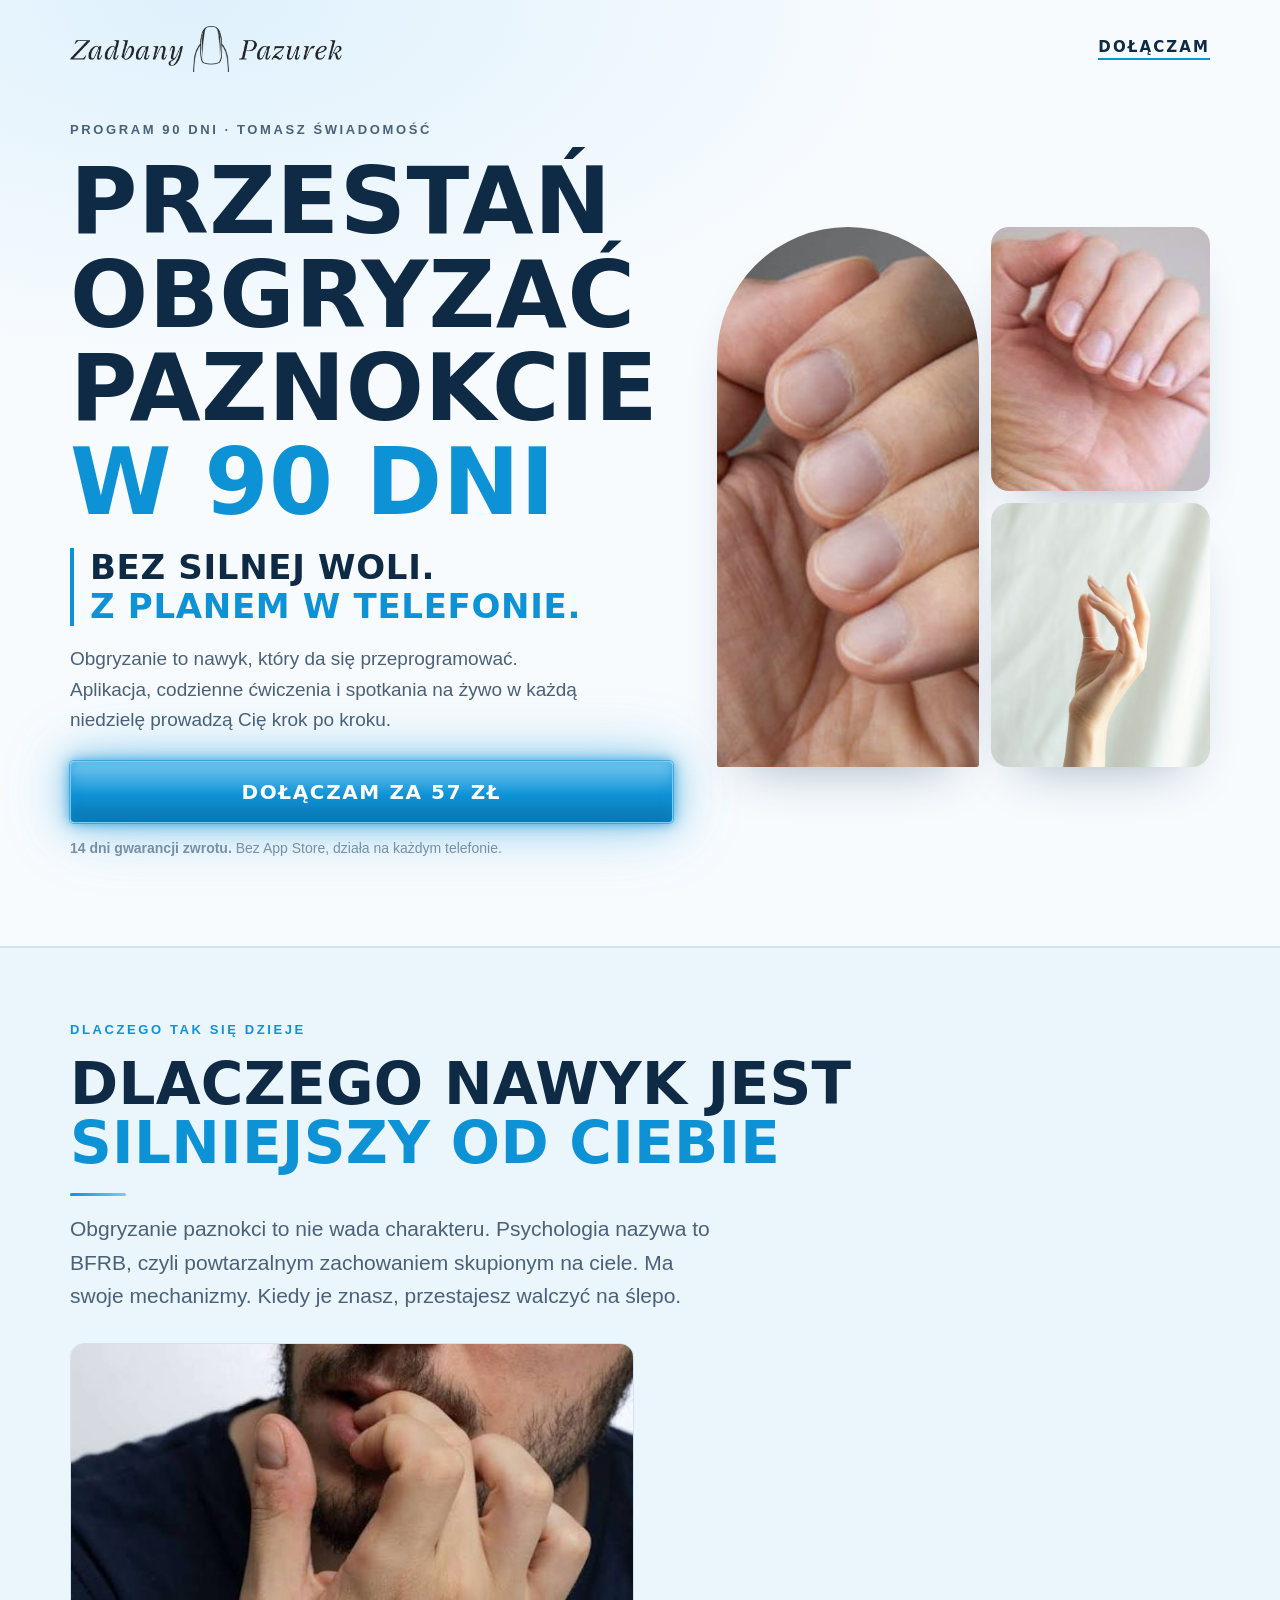
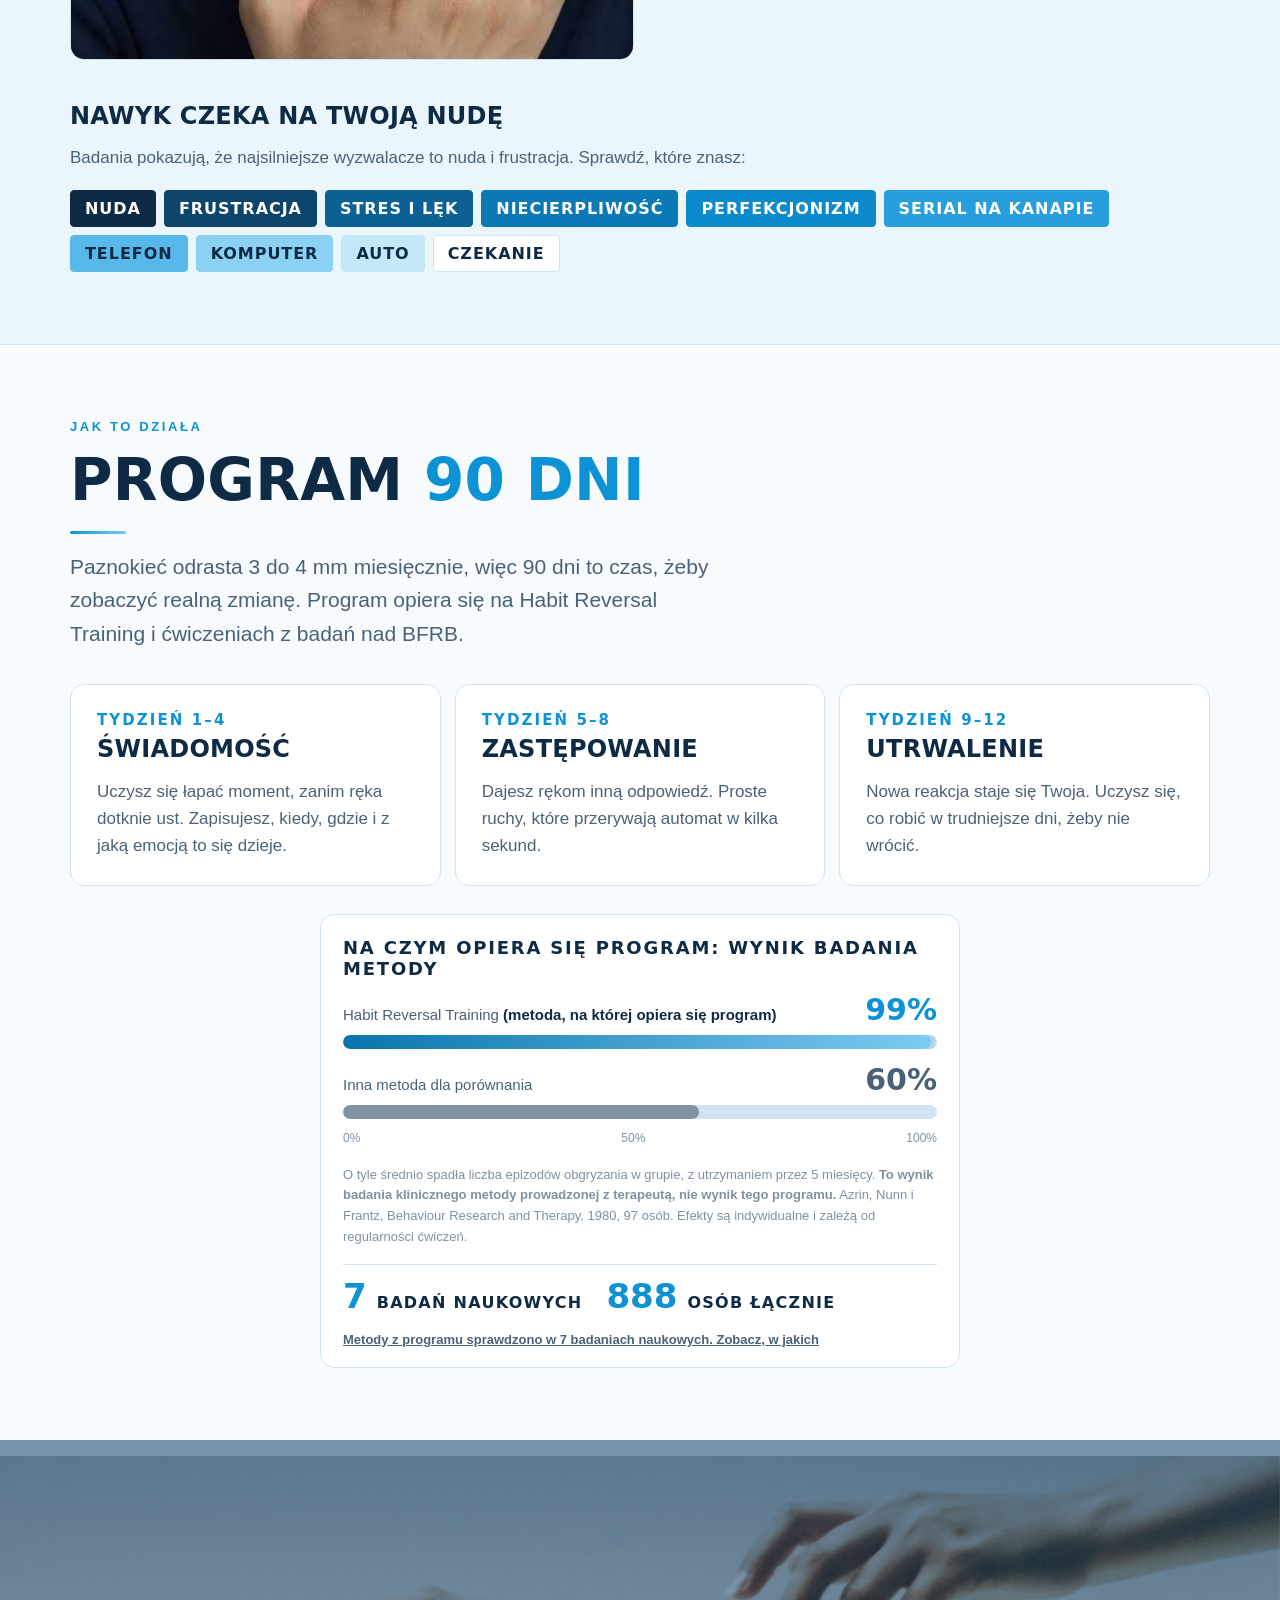
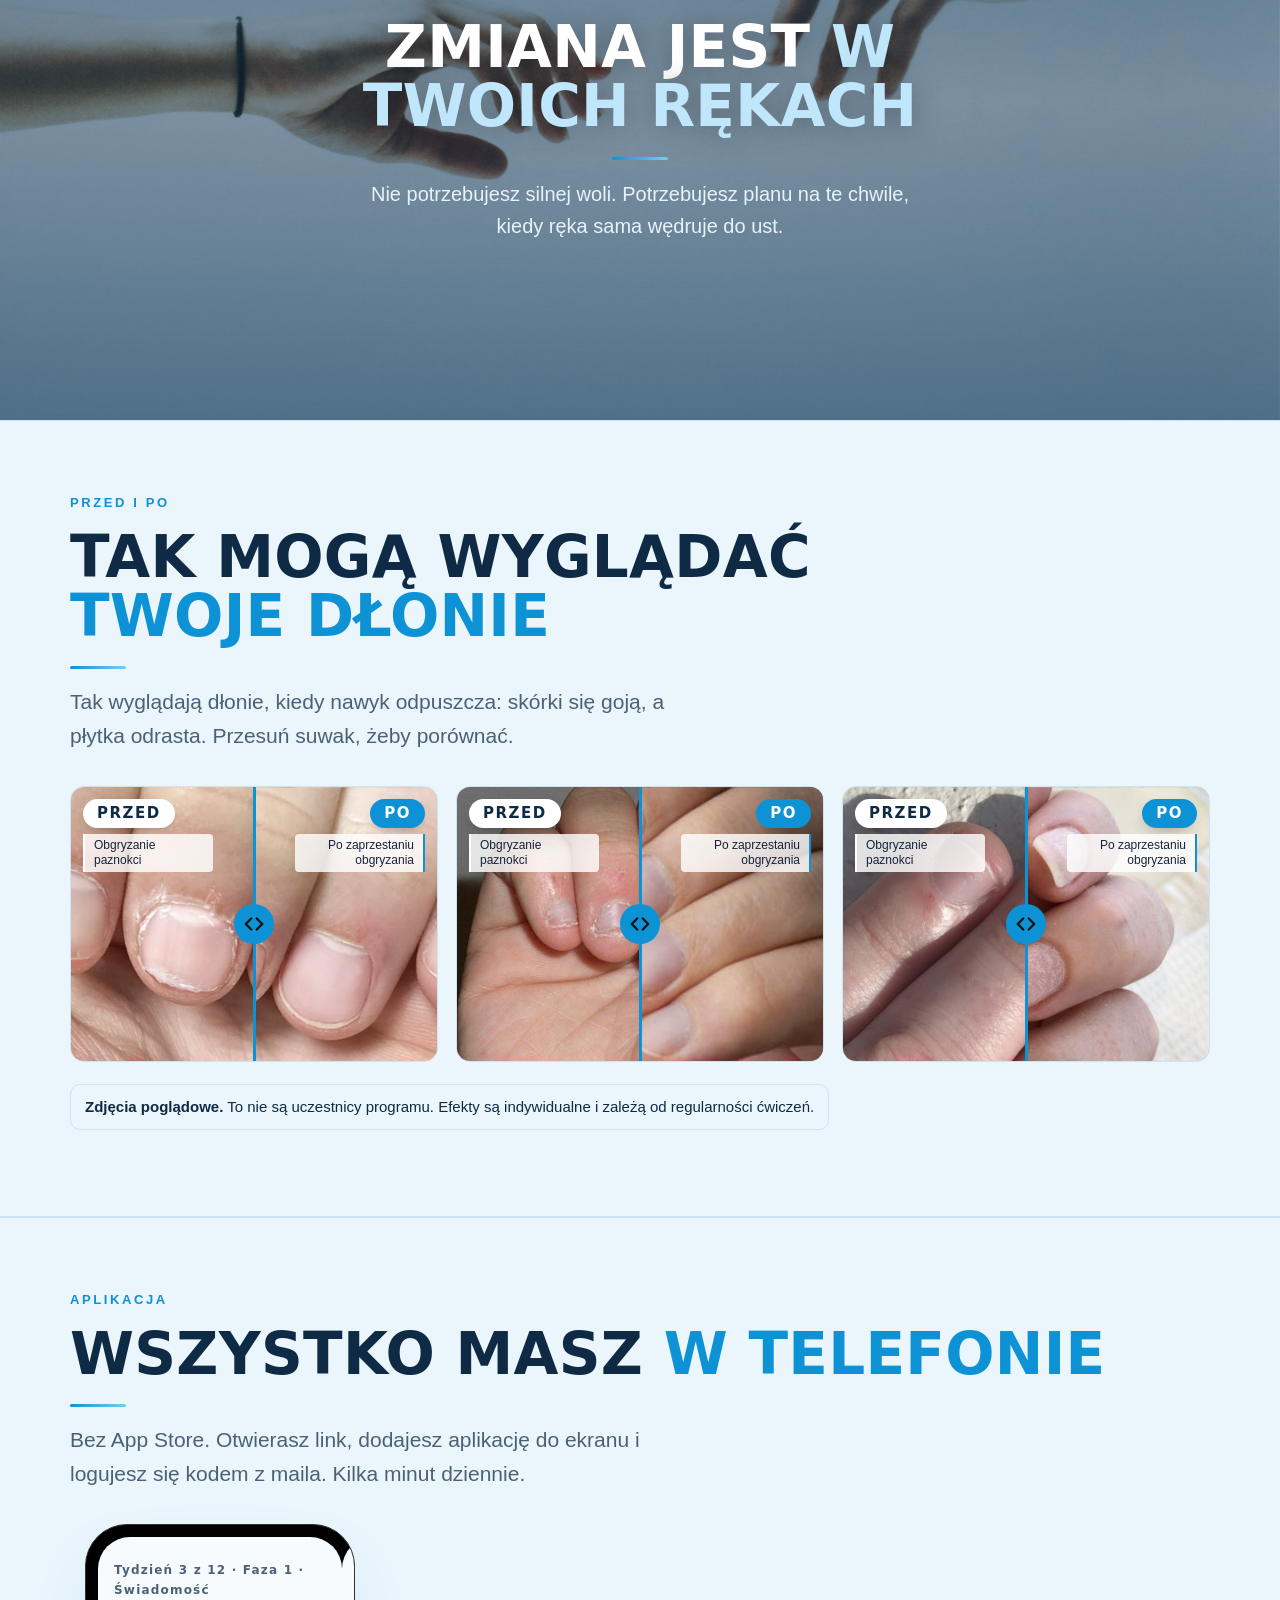
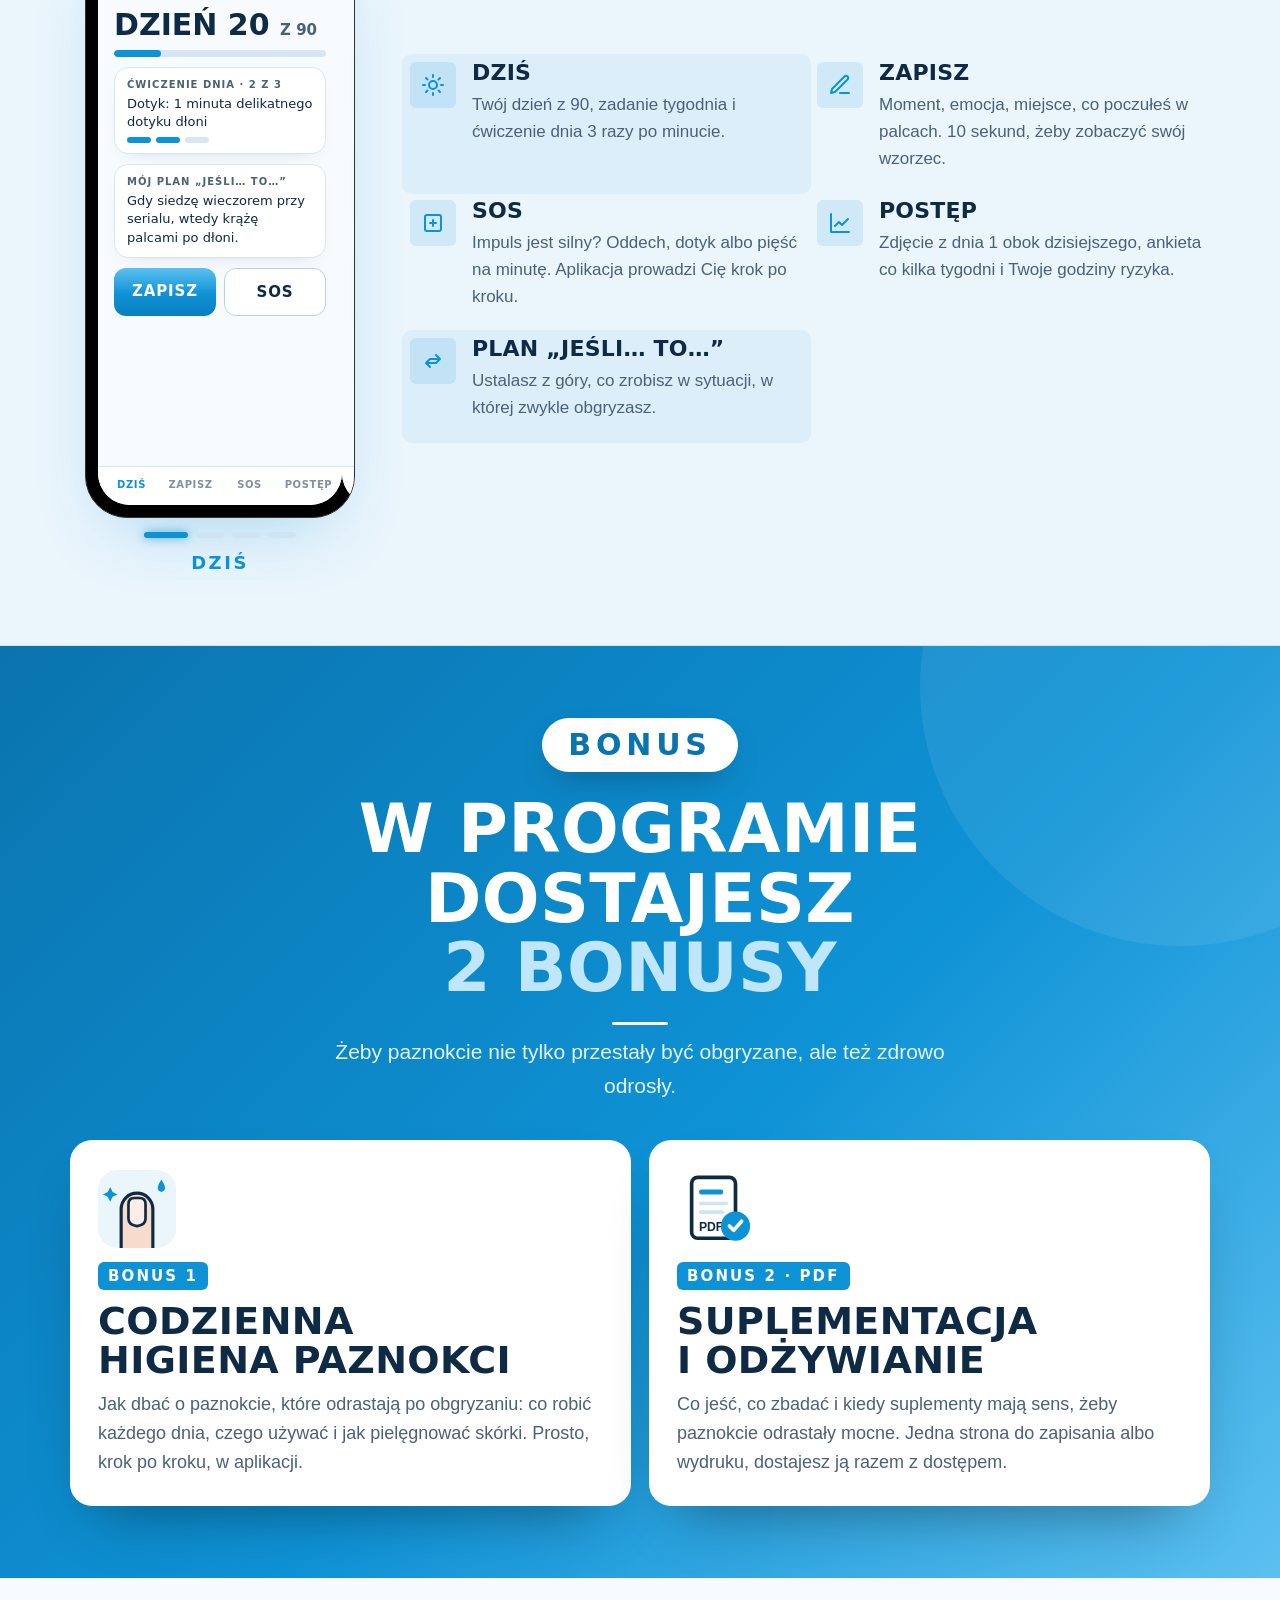
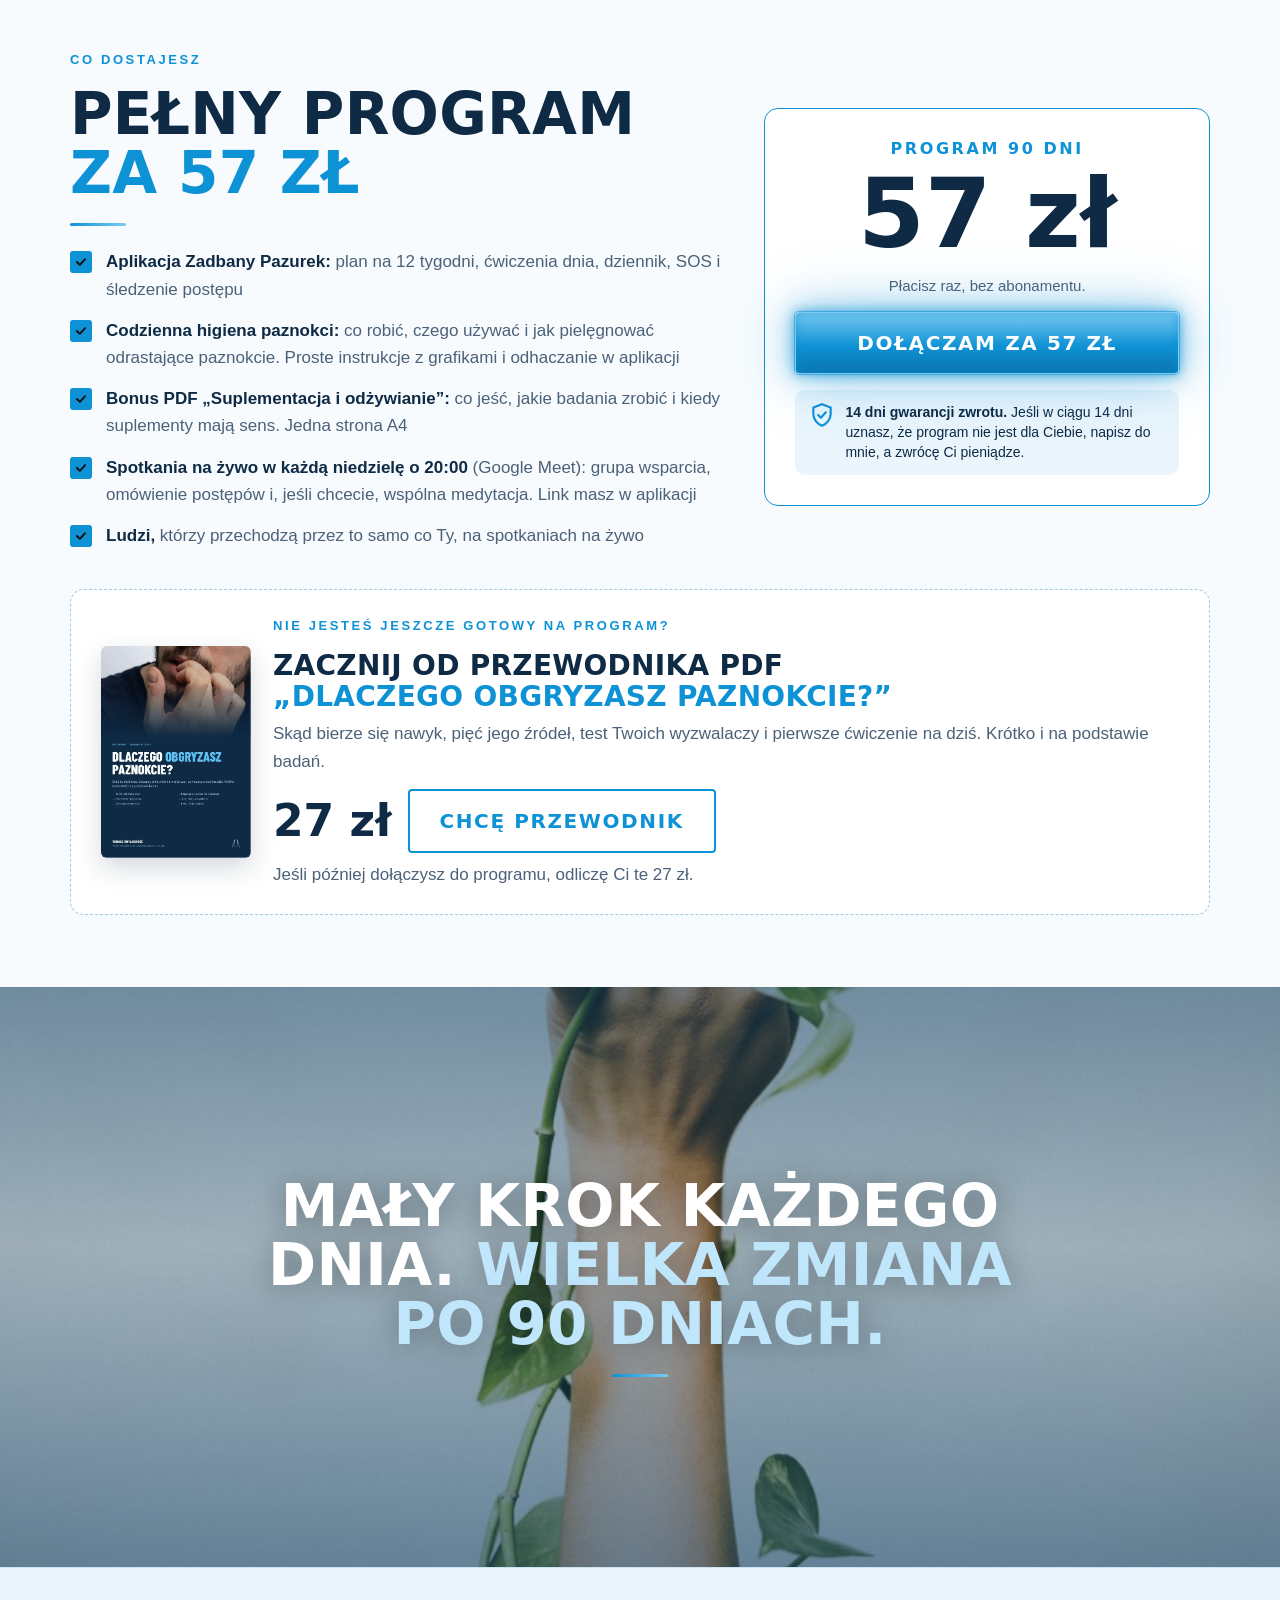
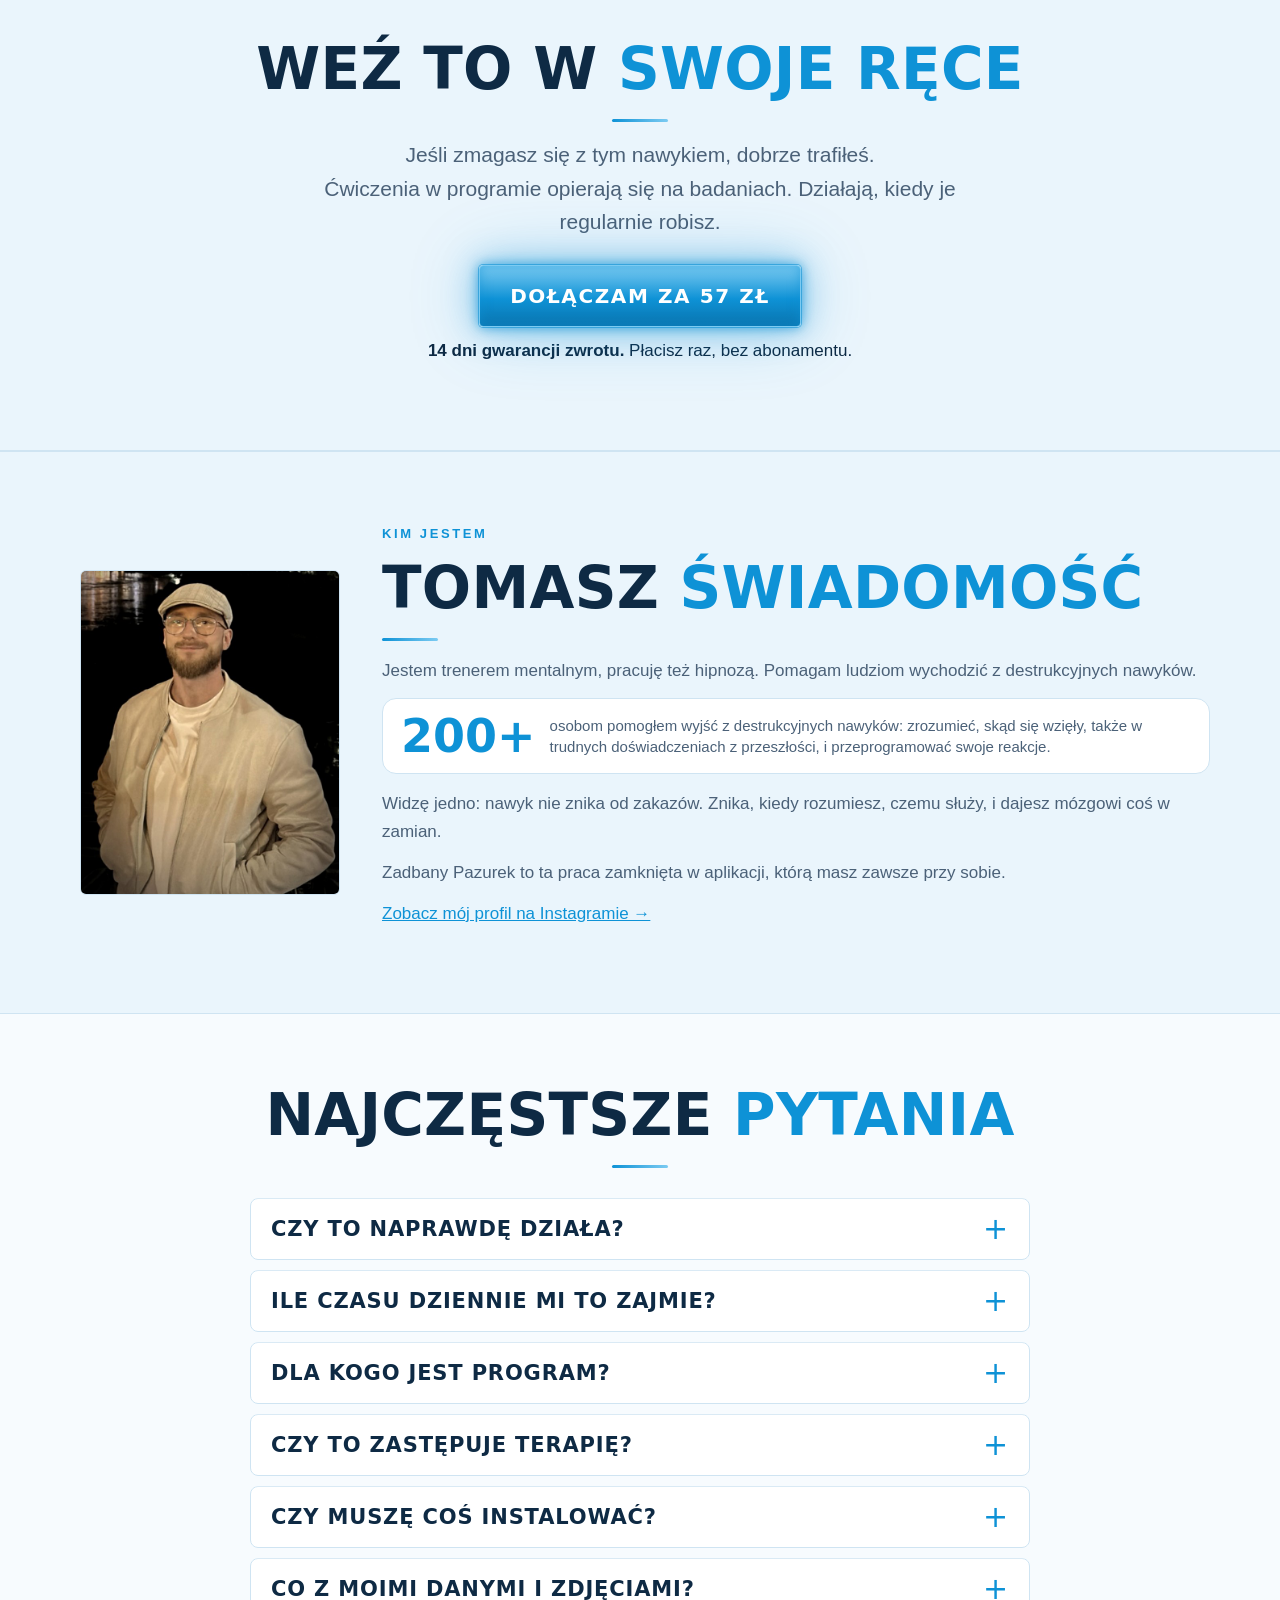
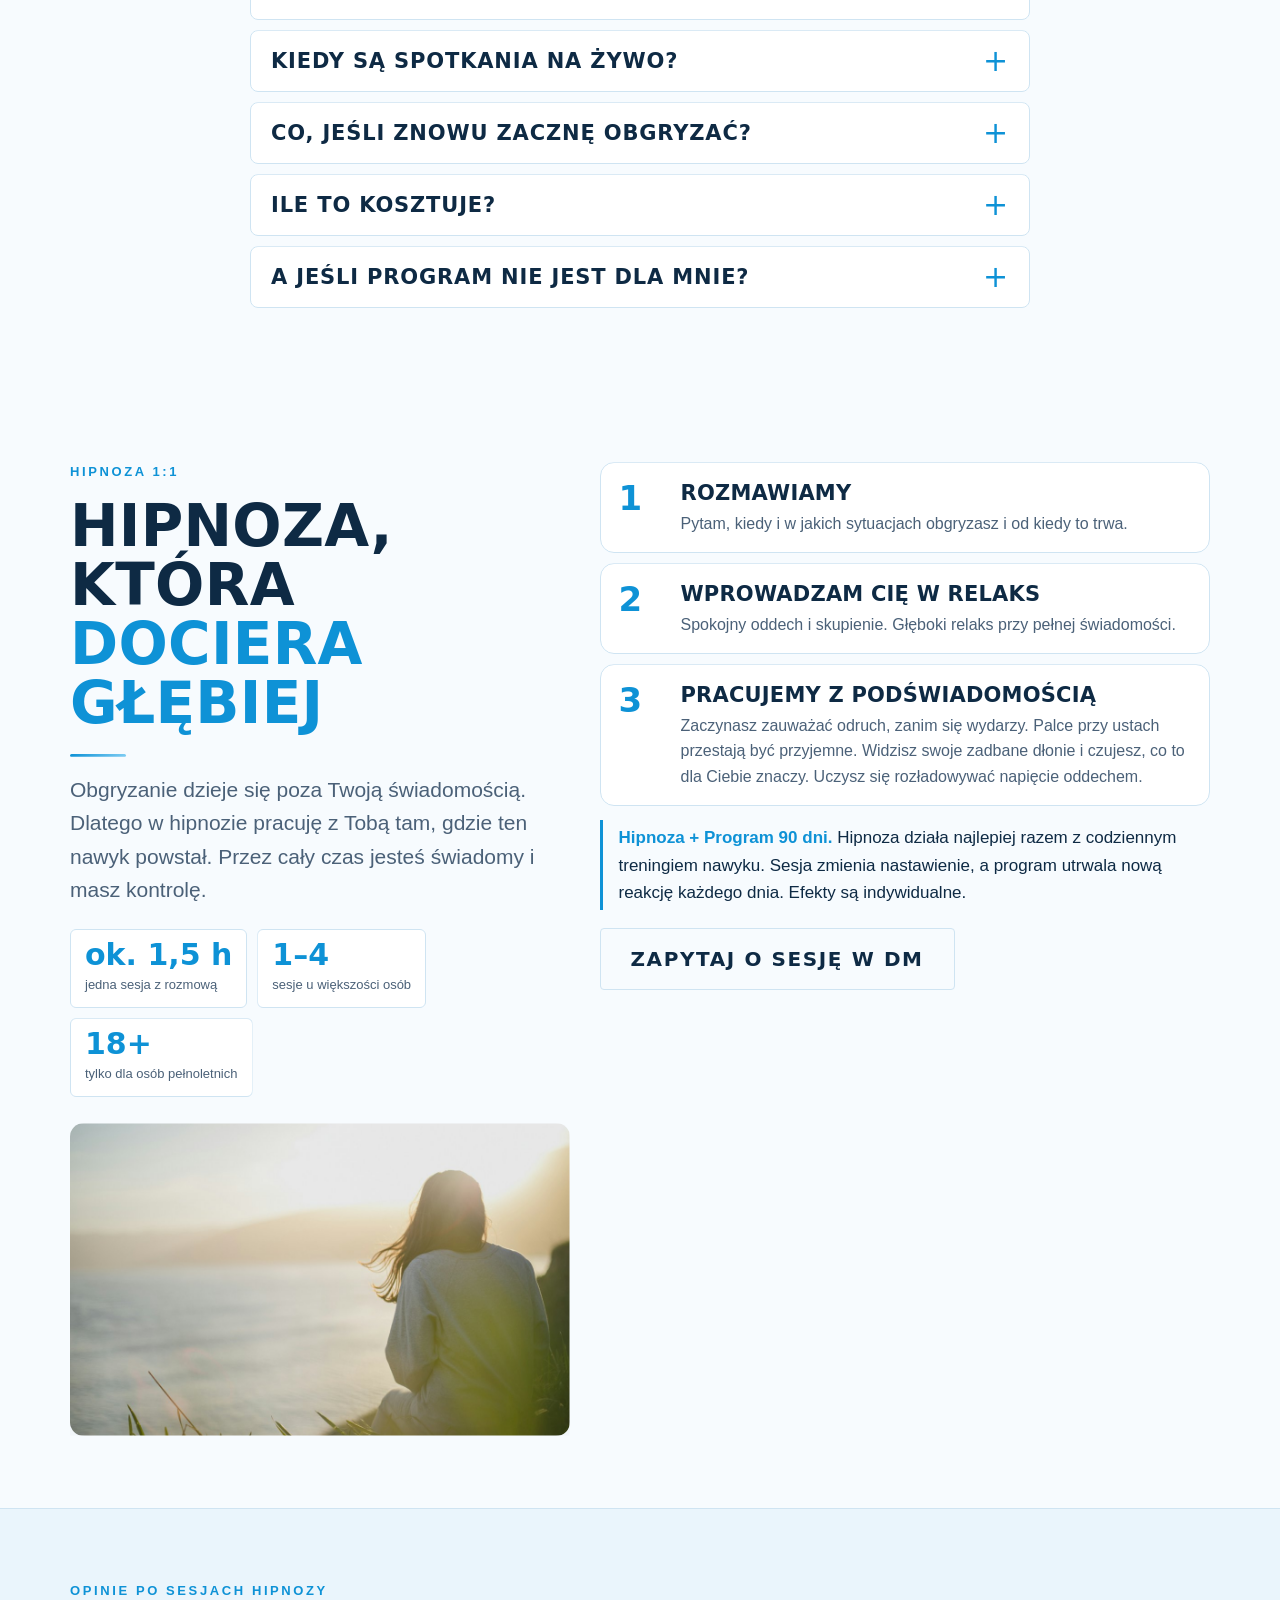
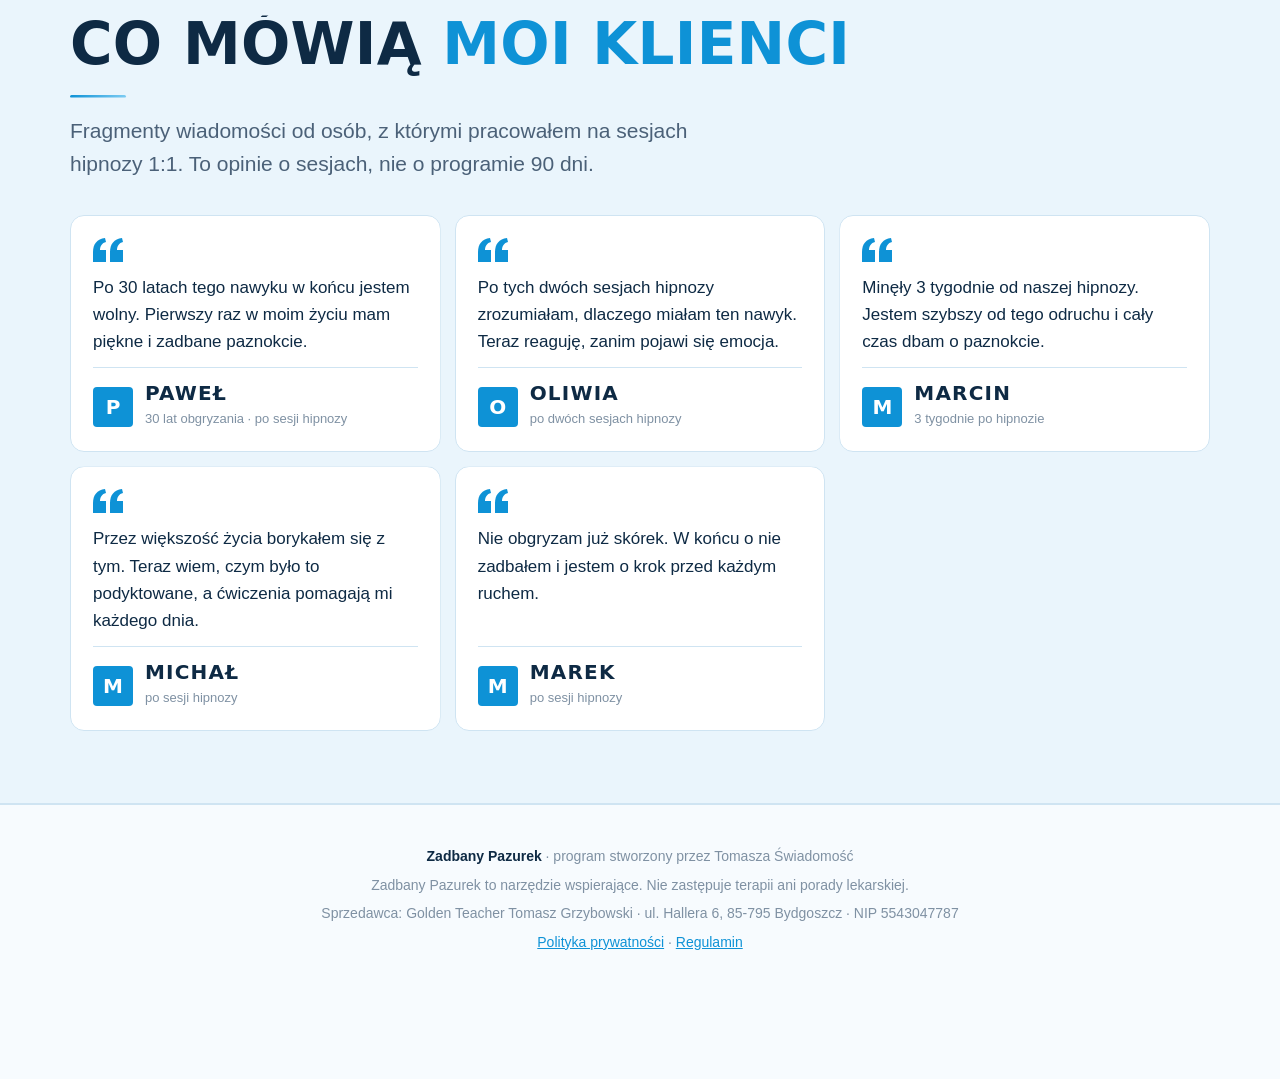
==== commit c1cf2d75: "Add files via upload" ====
--- a/index.html
+++ b/index.html
@@ -5,7 +5,7 @@
 <meta name="viewport" content="width=device-width, initial-scale=1, viewport-fit=cover">
 <title>Zadbany Pazurek | Przestań obgryzać paznokcie</title>
 <meta name="claude:viewport-fit-sides" content="cover">
-<meta name="description" content="Przestań obgryzać paznokcie w 90 dni. Bez silnej woli, z planem w telefonie: aplikacja, codzienne ćwiczenia i spotkania na żywo. 42 zł, 14 dni gwarancji zwrotu.">
+<meta name="description" content="Przestań obgryzać paznokcie w 90 dni. Bez silnej woli, z planem w telefonie: aplikacja, codzienne ćwiczenia i spotkania na żywo. 57 zł, 14 dni gwarancji zwrotu.">
 <meta property="og:title" content="Zadbany Pazurek | Przestań obgryzać paznokcie">
 <meta property="og:description" content="Przestań obgryzać paznokcie w 90 dni. Bez silnej woli, z planem w telefonie. Program Tomasza Świadomość.">
 <meta property="og:type" content="website">
@@ -289,7 +289,7 @@
   .form-box{background:var(--card);border:1px solid var(--line);border-radius:var(--r);padding:30px 22px;max-width:640px;margin:32px auto 0}
   label{display:block;font-weight:600;font-size:15px;margin:0 0 6px}
   .opt{font-weight:400;color:var(--dim)}
-  input[type=text],input[type=email],select,textarea{width:100%;font:inherit;font-size:16px;color:var(--ink);background:#FFFFFF;border:1.5px solid var(--line);border-radius:6px;padding:13px 14px;margin-bottom:16px;outline:none;transition:border .15s}
+  input[type=text],input[type=email],input[type=tel],select,textarea{width:100%;font:inherit;font-size:16px;color:var(--ink);background:#FFFFFF;border:1.5px solid var(--line);border-radius:6px;padding:13px 14px;margin-bottom:16px;outline:none;transition:border .15s}
   input::placeholder,textarea::placeholder{color:#7F91A3}
   input:focus,select:focus,textarea:focus{border-color:var(--orange)}
   textarea{min-height:90px;resize:vertical}
@@ -352,6 +352,21 @@
   .bonus-tile p{color:var(--muted);font-size:18px;margin:0}
   .guarantee{display:flex;gap:10px;align-items:flex-start;text-align:left;margin-top:16px;padding:12px 14px;border-radius:10px;background:#EAF5FC;color:var(--ink);font-size:14px;line-height:1.45}
   .guarantee svg{width:26px;height:26px;flex:none;color:var(--orange)}
+  .pdf-offer{margin-top:26px;display:grid;gap:22px;align-items:center;background:var(--card);border:1.5px dashed #9CCBEA;border-radius:var(--r);padding:22px}
+  @media(min-width:760px){.pdf-offer{grid-template-columns:150px 1fr;padding:26px 30px}}
+  .pdf-offer img{width:150px;max-width:100%;border-radius:6px;box-shadow:0 10px 26px rgba(14,42,68,.18);justify-self:center}
+  .pdf-offer h3{font:800 clamp(22px,3vw,28px)/1.1 var(--display);text-transform:uppercase;margin:6px 0 8px}
+  .pdf-offer h3 em{font-style:normal;color:var(--orange)}
+  .pdf-offer p{color:var(--muted);margin:0}
+  .pdf-row{display:flex;align-items:center;gap:16px;flex-wrap:wrap;margin:14px 0 8px}
+  .pdf-offer .btn.line{color:var(--orange);border:2px solid var(--orange)}
+  .pdf-offer .btn.line:hover{background:#EAF5FC;border-color:var(--orange)}
+  .pdf-price{font:800 44px/1 var(--display);color:var(--ink)}
+  .offer-pick{display:grid;gap:8px;margin:4px 0 12px}
+  .offer-pick label{display:flex;gap:10px;align-items:center;border:1.5px solid var(--line,#CFE4F2);border-radius:10px;padding:12px 14px;cursor:pointer;font-weight:600;margin:0}
+  .offer-pick label:has(input:checked){border-color:var(--orange);background:#EAF5FC}
+  .offer-pick input{width:auto;margin:0;accent-color:#0E92D6}
+  .offer-pick small{display:block;font-weight:400;color:var(--muted)}
   .join-cta{margin:26px auto 0;display:flex;flex-direction:column;align-items:center;gap:10px}
   .join-cta .btn{min-width:min(100%,320px)}
   .about-stat{display:flex;gap:14px;align-items:center;background:var(--card);border:1px solid var(--line);border-radius:14px;padding:14px 18px;margin:4px 0 16px}
@@ -381,7 +396,7 @@
         <p class="slogan">Bez silnej woli.<br><em>Z planem w telefonie.</em></p>
         <p class="sub">Obgryzanie to nawyk, który da się przeprogramować.<br>Aplikacja, codzienne ćwiczenia i spotkania na żywo w każdą niedzielę prowadzą Cię krok po kroku.</p>
         <div class="cta-row">
-          <a class="btn" href="#zapis">Dołączam za 42 zł</a>
+          <a class="btn" href="#zapis">Dołączam za 57 zł</a>
         </div>
         <p class="fine"><b>14 dni gwarancji zwrotu.</b> Bez App Store, działa na każdym telefonie.</p>
       </div>
@@ -554,7 +569,7 @@
     <div class="offer">
       <div>
         <span class="eyebrow o">Co dostajesz</span>
-        <h2>Pełny program <em>za 42 zł</em></h2>
+        <h2>Pełny program <em>za 57 zł</em></h2>
         <ul class="check">
           <li><b>Aplikacja Zadbany Pazurek:</b> plan na 12 tygodni, ćwiczenia dnia, dziennik, SOS i śledzenie postępu</li>
           <li><b>Codzienna higiena paznokci:</b> co robić, czego używać i jak pielęgnować odrastające paznokcie. Proste instrukcje z grafikami i odhaczanie w aplikacji</li>
@@ -565,10 +580,20 @@
       </div>
       <div class="price">
         <div class="kicker">Program 90 dni</div>
-        <div class="tag">42 zł</div>
+        <div class="tag">57 zł</div>
         <p>Płacisz raz, bez abonamentu.</p>
-        <a class="btn" href="#zapis">Dołączam za 42 zł</a>
-        <div class="guarantee"><svg viewBox="0 0 24 24" aria-hidden="true"><path d="M12 2l8 3v6c0 5-3.5 9.3-8 11-4.5-1.7-8-6-8-11V5z" fill="none" stroke="currentColor" stroke-width="2" stroke-linejoin="round"/><path d="M8.5 12l2.5 2.5 4.5-5" fill="none" stroke="currentColor" stroke-width="2" stroke-linecap="round" stroke-linejoin="round"/></svg><span><b>14 dni gwarancji zwrotu.</b> Jeśli w ciągu 14 dni uznasz, że program nie jest dla Ciebie, napisz do mnie, a oddam Ci 42 zł.</span></div>
+        <a class="btn" href="#zapis">Dołączam za 57 zł</a>
+        <div class="guarantee"><svg viewBox="0 0 24 24" aria-hidden="true"><path d="M12 2l8 3v6c0 5-3.5 9.3-8 11-4.5-1.7-8-6-8-11V5z" fill="none" stroke="currentColor" stroke-width="2" stroke-linejoin="round"/><path d="M8.5 12l2.5 2.5 4.5-5" fill="none" stroke="currentColor" stroke-width="2" stroke-linecap="round" stroke-linejoin="round"/></svg><span><b>14 dni gwarancji zwrotu.</b> Jeśli w ciągu 14 dni uznasz, że program nie jest dla Ciebie, napisz do mnie, a zwrócę Ci pieniądze.</span></div>
+      </div>
+    </div>
+    <div class="pdf-offer">
+      <img src="zdjecia/przewodnik-okladka.jpg" alt="Okładka przewodnika Dlaczego obgryzasz paznokcie?" loading="lazy">
+      <div>
+        <span class="eyebrow o">Nie jesteś jeszcze gotowy na program?</span>
+        <h3>Zacznij od przewodnika PDF <em>„Dlaczego obgryzasz paznokcie?”</em></h3>
+        <p>Skąd bierze się nawyk, pięć jego źródeł, test Twoich wyzwalaczy i pierwsze ćwiczenie na dziś. Krótko i na podstawie badań.</p>
+        <div class="pdf-row"><span class="pdf-price">27 zł</span><a class="btn line" href="#zapis" data-oferta="przewodnik">Chcę przewodnik</a></div>
+        <p class="fine">Jeśli później dołączysz do programu, odliczę Ci te 27 zł.</p>
       </div>
     </div>
   </div>
@@ -588,11 +613,15 @@
     <div class="center">
       <h2>Weź to w <em>swoje ręce</em></h2>
       <p class="lead">Jeśli zmagasz się z tym nawykiem, dobrze trafiłeś.<br>Ćwiczenia w programie opierają się na badaniach. Działają, kiedy je regularnie robisz.</p>
-      <div class="join-cta" id="joinCta"><a class="btn" href="#zapis">Dołączam za 42 zł</a><p class="fine"><b>14 dni gwarancji zwrotu.</b> Płacisz raz, bez abonamentu.</p></div>
+      <div class="join-cta" id="joinCta"><a class="btn" href="#zapis">Dołączam za 57 zł</a><p class="fine"><b>14 dni gwarancji zwrotu.</b> Płacisz raz, bez abonamentu.</p></div>
       </div>
     </div>
     <div class="form-box hidden" id="formBox">
       <form id="form" novalidate>
+        <div class="offer-pick" role="radiogroup" aria-label="Wybierz ofertę">
+          <label><input type="radio" name="oferta" value="program" checked> <span>Program 90 dni, 57 zł<small>Aplikacja, plan na każdy dzień, spotkania na żywo</small></span></label>
+          <label><input type="radio" name="oferta" value="przewodnik"> <span>Przewodnik PDF, 27 zł<small>„Dlaczego obgryzasz paznokcie?”, wysyłam mailem</small></span></label>
+        </div>
         <label for="imie">Imię</label>
         <input type="text" id="imie" name="imie" autocomplete="given-name" maxlength="80" required>
 
@@ -623,14 +652,14 @@
         <label class="tick hidden" id="regBox"><input type="checkbox" id="regulamin"> <span>Akceptuję <a id="terms2" href="#" target="_blank" rel="noopener">regulamin</a> i chcę dostać dostęp do programu od razu po płatności. Wiem, że mam 14 dni na zwrot pieniędzy, jeśli program nie jest dla mnie.</span></label>
         <label class="tick"><input type="checkbox" id="zgoda" required> <span>Zgadzam się na przetwarzanie podanych danych, w tym informacji o moim nawyku, w celu zapisu do programu Zadbany Pazurek. Administratorem jest Golden Teacher Tomasz Grzybowski (Tomasz Świadomość). Mogę wycofać zgodę w każdej chwili. Szczegóły w <a id="privacy" href="#" target="_blank" rel="noopener">polityce prywatności</a>.</span></label>
 
-        <p class="fine" id="talkNote" style="margin:4px 0 0">Po wysłaniu zgłoszenia odezwę się do Ciebie osobiście, zwykle w ciągu 24 godzin. Porozmawiamy chwilę, a płatność 42 zł (BLIK lub przelew) ustalimy dopiero wtedy. Dostęp do aplikacji dostaniesz zaraz po płatności.</p>
-        <button class="btn" type="submit" id="send" style="width:100%;margin-top:6px">Dołączam za 42 zł</button>
+        <p class="fine" id="talkNote" style="margin:4px 0 0">Po wysłaniu zgłoszenia odezwę się do Ciebie osobiście, zwykle w ciągu 24 godzin. Porozmawiamy chwilę, a płatność <span id="talkPrice">57 zł</span> (BLIK lub przelew) ustalimy dopiero wtedy. <span id="talkWhat">Dostęp do aplikacji dostaniesz zaraz po płatności.</span></p>
+        <button class="btn" type="submit" id="send" style="width:100%;margin-top:6px">Dołączam za 57 zł</button>
         <div class="msg" id="msg" role="alert"></div>
       </form>
       <div class="done hidden" id="done">
         <div class="big">Gotowe</div>
         <h3 id="doneTitle">Dzięki! Jesteś na liście.</h3>
-        <p>Odezwę się do Ciebie osobiście, zwykle w ciągu 24 godzin: telefonicznie, w DM albo mailem. Jeśli piszę mailem, zajrzyj też do folderu Oferty lub Spam.</p>
+        <p id="doneText">Odezwę się do Ciebie osobiście, zwykle w ciągu 24 godzin: telefonicznie, w DM albo mailem. Jeśli piszę mailem, zajrzyj też do folderu Oferty lub Spam.</p>
       </div>
     </div>
   </div>
@@ -667,8 +696,8 @@
       <details><summary>Co z moimi danymi i zdjęciami?</summary><p>Dane są przechowywane na serwerach w Unii Europejskiej (Frankfurt). Zdjęć Twoich dłoni nie publikuję bez Twojej osobnej zgody.</p></details>
       <details><summary>Kiedy są spotkania na żywo?</summary><p>W każdą niedzielę o 20:00 czasu polskiego, w Google Meet. Link znajdziesz w aplikacji. Udział jest dobrowolny, możesz też tylko słuchać.</p></details>
       <details><summary>Co, jeśli znowu zacznę obgryzać?</summary><p>To normalna część zmiany nawyku. Zapisujesz taki moment w aplikacji jako informację, nie porażkę. Z czasem widzisz, kiedy i dlaczego to się dzieje, a plan „jeśli… to…” i SOS pomagają w trudnych chwilach.</p></details>
-      <details><summary>Ile to kosztuje?</summary><p>42 zł jednorazowo, bez abonamentu.</p></details>
-      <details><summary>A jeśli program nie jest dla mnie?</summary><p>Masz 14 dni gwarancji zwrotu. Jeśli w tym czasie uznasz, że to nie dla Ciebie, napisz do mnie, a oddam Ci 42 zł.</p></details>
+      <details><summary>Ile to kosztuje?</summary><p>Program 90 dni kosztuje 57 zł jednorazowo, bez abonamentu. Sam przewodnik PDF „Dlaczego obgryzasz paznokcie?” kosztuje 27 zł. Jeśli najpierw kupisz przewodnik, a potem dołączysz do programu, odliczę Ci te 27 zł.</p></details>
+      <details><summary>A jeśli program nie jest dla mnie?</summary><p>Masz 14 dni gwarancji zwrotu. Jeśli w tym czasie uznasz, że to nie dla Ciebie, napisz do mnie, a zwrócę Ci pieniądze.</p></details>
     </div>
   </div>
 </section>
@@ -726,7 +755,7 @@
   </div>
 </footer>
 
-<div class="sticky" id="sticky"><a class="btn" href="#zapis">Dołączam za 42 zł</a></div>
+<div class="sticky" id="sticky"><a class="btn" href="#zapis">Dołączam za 57 zł</a></div>
 
 <script src="config.js"></script>
 <script>
@@ -845,14 +874,26 @@
 
   // Formularz pokazuje się dopiero po kliknięciu „Dołączam”
   var formBox = document.getElementById("formBox"), joinCta = document.getElementById("joinCta");
-  function openForm(focus){
+  function pickOffer(o){
+    var r = document.querySelector('input[name="oferta"][value="' + o + '"]'); if (r) { r.checked = true; offerChanged(); }
+  }
+  function offerChanged(){
+    var o = (document.querySelector('input[name="oferta"]:checked') || {}).value || "program";
+    var tp = document.getElementById("talkPrice"), tw = document.getElementById("talkWhat");
+    if (tp) tp.textContent = o === "przewodnik" ? "27 zł" : "57 zł";
+    if (tw) tw.textContent = o === "przewodnik" ? "Przewodnik wyślę Ci mailem zaraz po płatności." : "Dostęp do aplikacji dostaniesz zaraz po płatności.";
+    if (typeof C !== "undefined" && C.PAY_URL && btn) btn.textContent = o === "przewodnik" ? "Wyślij zgłoszenie" : "Dołączam za 57 zł";
+  }
+  [].forEach.call(document.querySelectorAll('input[name="oferta"]'), function(r){ r.addEventListener("change", offerChanged); });
+  function openForm(focus, oferta){
+    if (oferta) pickOffer(oferta);
     formBox.classList.remove("hidden"); joinCta.classList.add("hidden");
     formBox.setAttribute("data-anim-done", "1"); formBox.classList.add("an-in", "an-done");
     track("dolaczam");
     setTimeout(function(){ formBox.scrollIntoView({ behavior: "smooth", block: "start" }); if (focus) try { document.getElementById("imie").focus({ preventScroll: true }); } catch (e) {} }, 30);
   }
   [].forEach.call(document.querySelectorAll('a[href="#zapis"]'), function(a){
-    a.addEventListener("click", function(e){ e.preventDefault(); openForm(true); });
+    a.addEventListener("click", function(e){ e.preventDefault(); openForm(true, a.getAttribute("data-oferta") || "program"); });
   });
   if (location.hash === "#zapis") openForm(false);
 
@@ -868,6 +909,8 @@
     document.getElementById("doneTitle").textContent = dup
       ? "Ten e-mail jest już na liście. Odezwę się wkrótce."
       : "Dzięki" + (name ? ", " + name : "") + "! Twoje zgłoszenie dotarło.";
+    var o = (form.querySelector('input[name="oferta"]:checked') || {}).value;
+    if (!dup && o === "przewodnik") document.getElementById("doneText").textContent = "Odezwę się do Ciebie osobiście, zwykle w ciągu 24 godzin. Po płatności wyślę Ci przewodnik mailem. Jeśli piszę mailem, zajrzyj też do folderu Oferty lub Spam.";
   }
 
   if (!C.PAY_URL) btn.textContent = "Wyślij zgłoszenie";
@@ -886,6 +929,7 @@
       email: f.email.value.trim().toLowerCase(),
       profil: f.profil.value.trim() || null,
       telefon: f.telefon.value.trim() || undefined,
+      oferta: (form.querySelector('input[name="oferta"]:checked') || {}).value || "program",
       jak_dlugo: f.jak_dlugo.value,
       wiadomosc: f.wiadomosc.value.trim() || null,
       wiek16: document.getElementById("wiek16").checked,
@@ -899,7 +943,7 @@
     if (!data.wiek16) return err("Program jest dla osób od 16 lat.");
     if (!data.zgoda) return err("Zaznacz zgodę na przetwarzanie danych.");
 
-    if (C.PAY_URL) {
+    if (C.PAY_URL && data.oferta === "program") {
       if (!document.getElementById("regulamin").checked) return err("Zaznacz akceptację regulaminu.");
       data.regulamin = true; data.action = "start";
       btn.disabled = true; btn.textContent = "Przechodzę do płatności...";
@@ -912,7 +956,7 @@
           throw new Error(d && d.error || "brak");
         })
         .catch(function(){
-          btn.disabled = false; btn.textContent = "Dołączam za 42 zł";
+          btn.disabled = false; btn.textContent = "Dołączam za 57 zł";
           err("Nie udało się otworzyć płatności. Spróbuj za chwilę albo napisz do mnie w DM.");
         });
       return;
@@ -935,7 +979,7 @@
         throw new Error(r.status);
       })
       .catch(function(){
-        btn.disabled = false; btn.textContent = C.PAY_URL ? "Dołączam za 42 zł" : "Wyślij zgłoszenie";
+        btn.disabled = false; btn.textContent = C.PAY_URL ? "Dołączam za 57 zł" : "Wyślij zgłoszenie";
         err("Coś poszło nie tak. Spróbuj ponownie albo napisz do mnie w DM.");
       });
   });
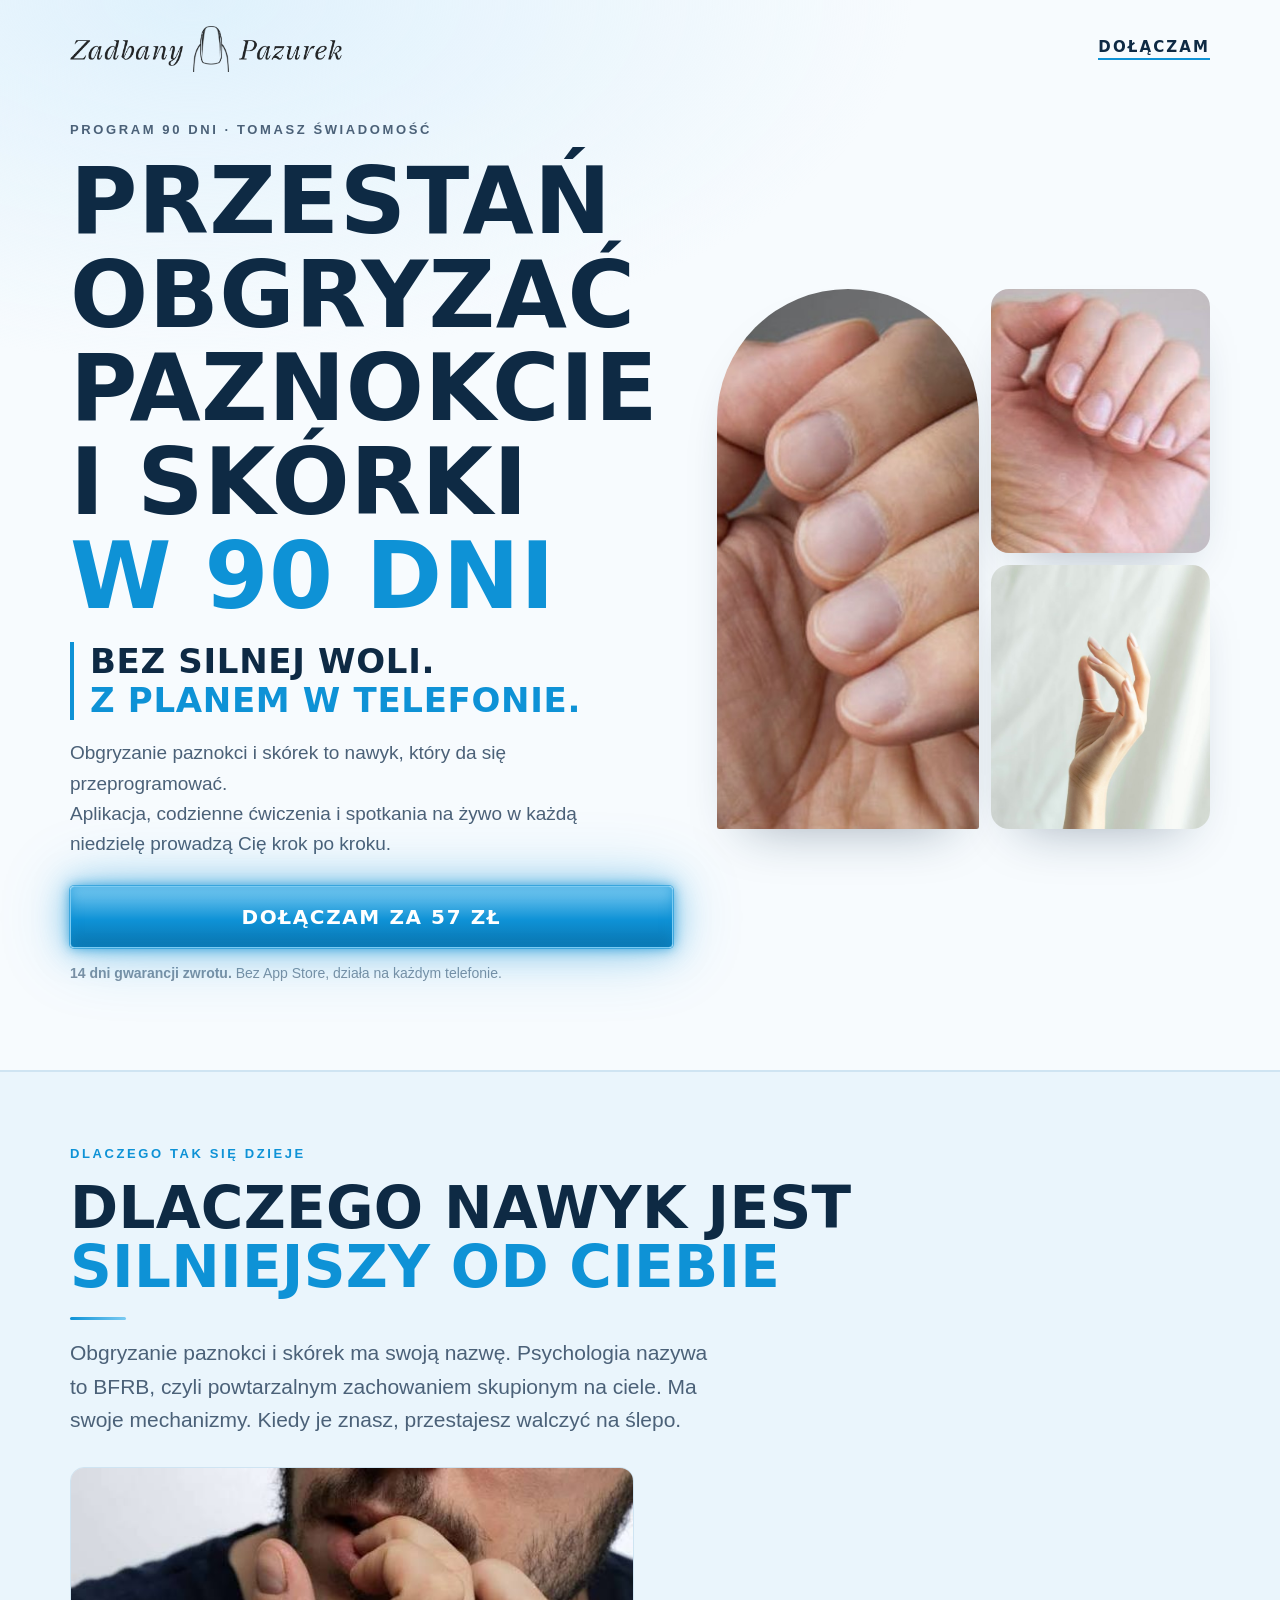
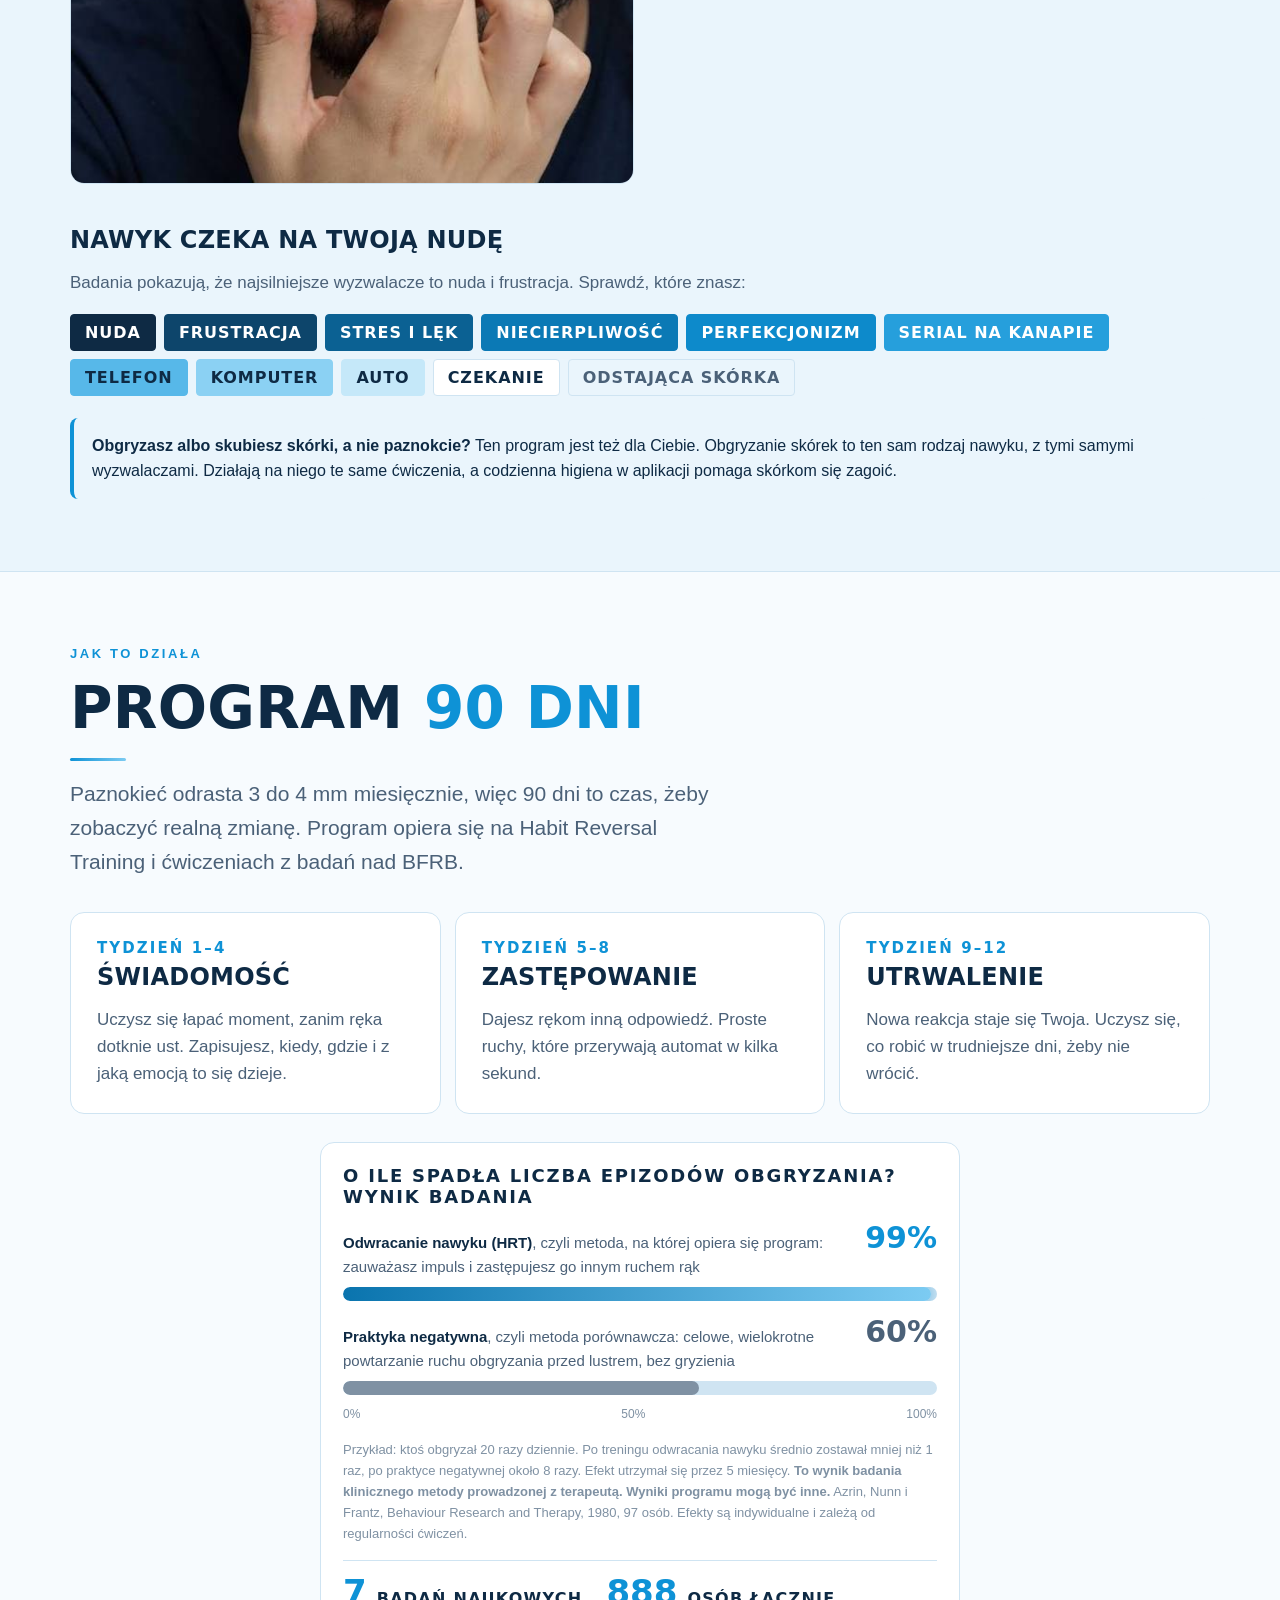
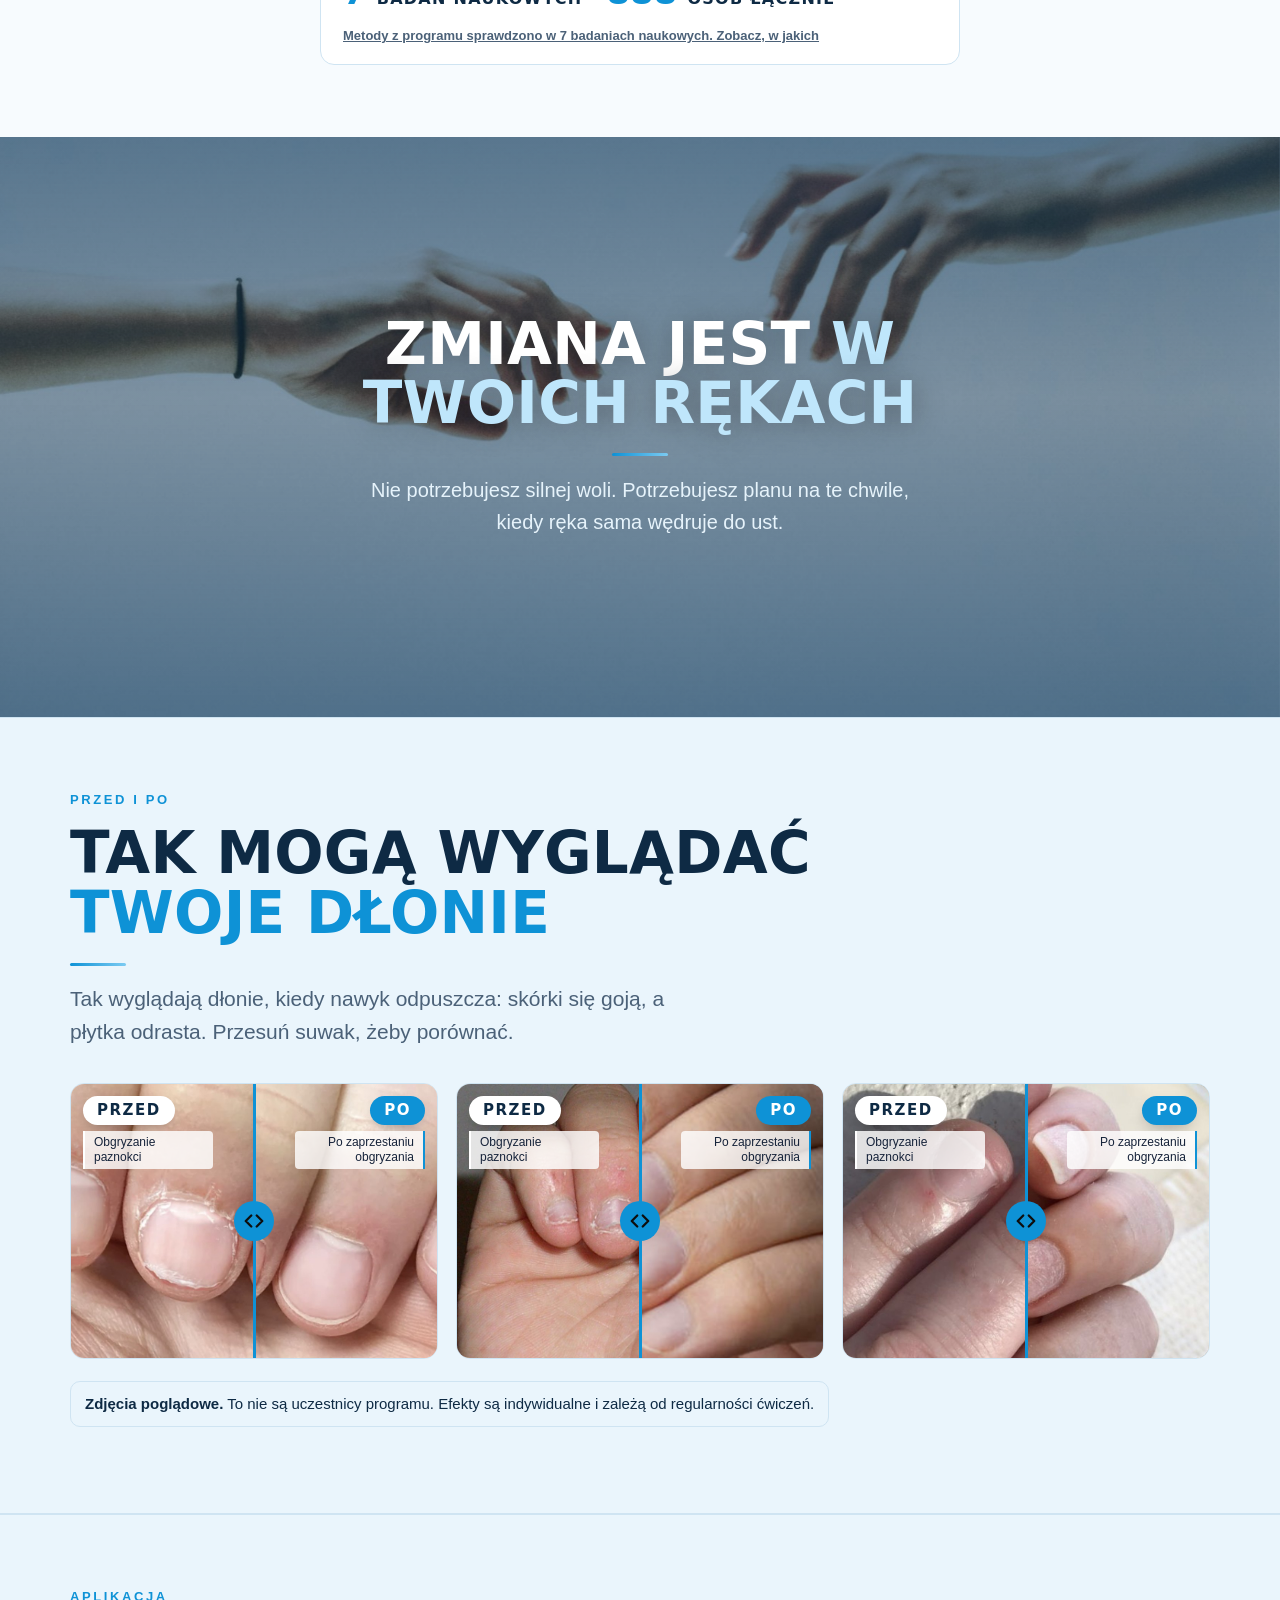
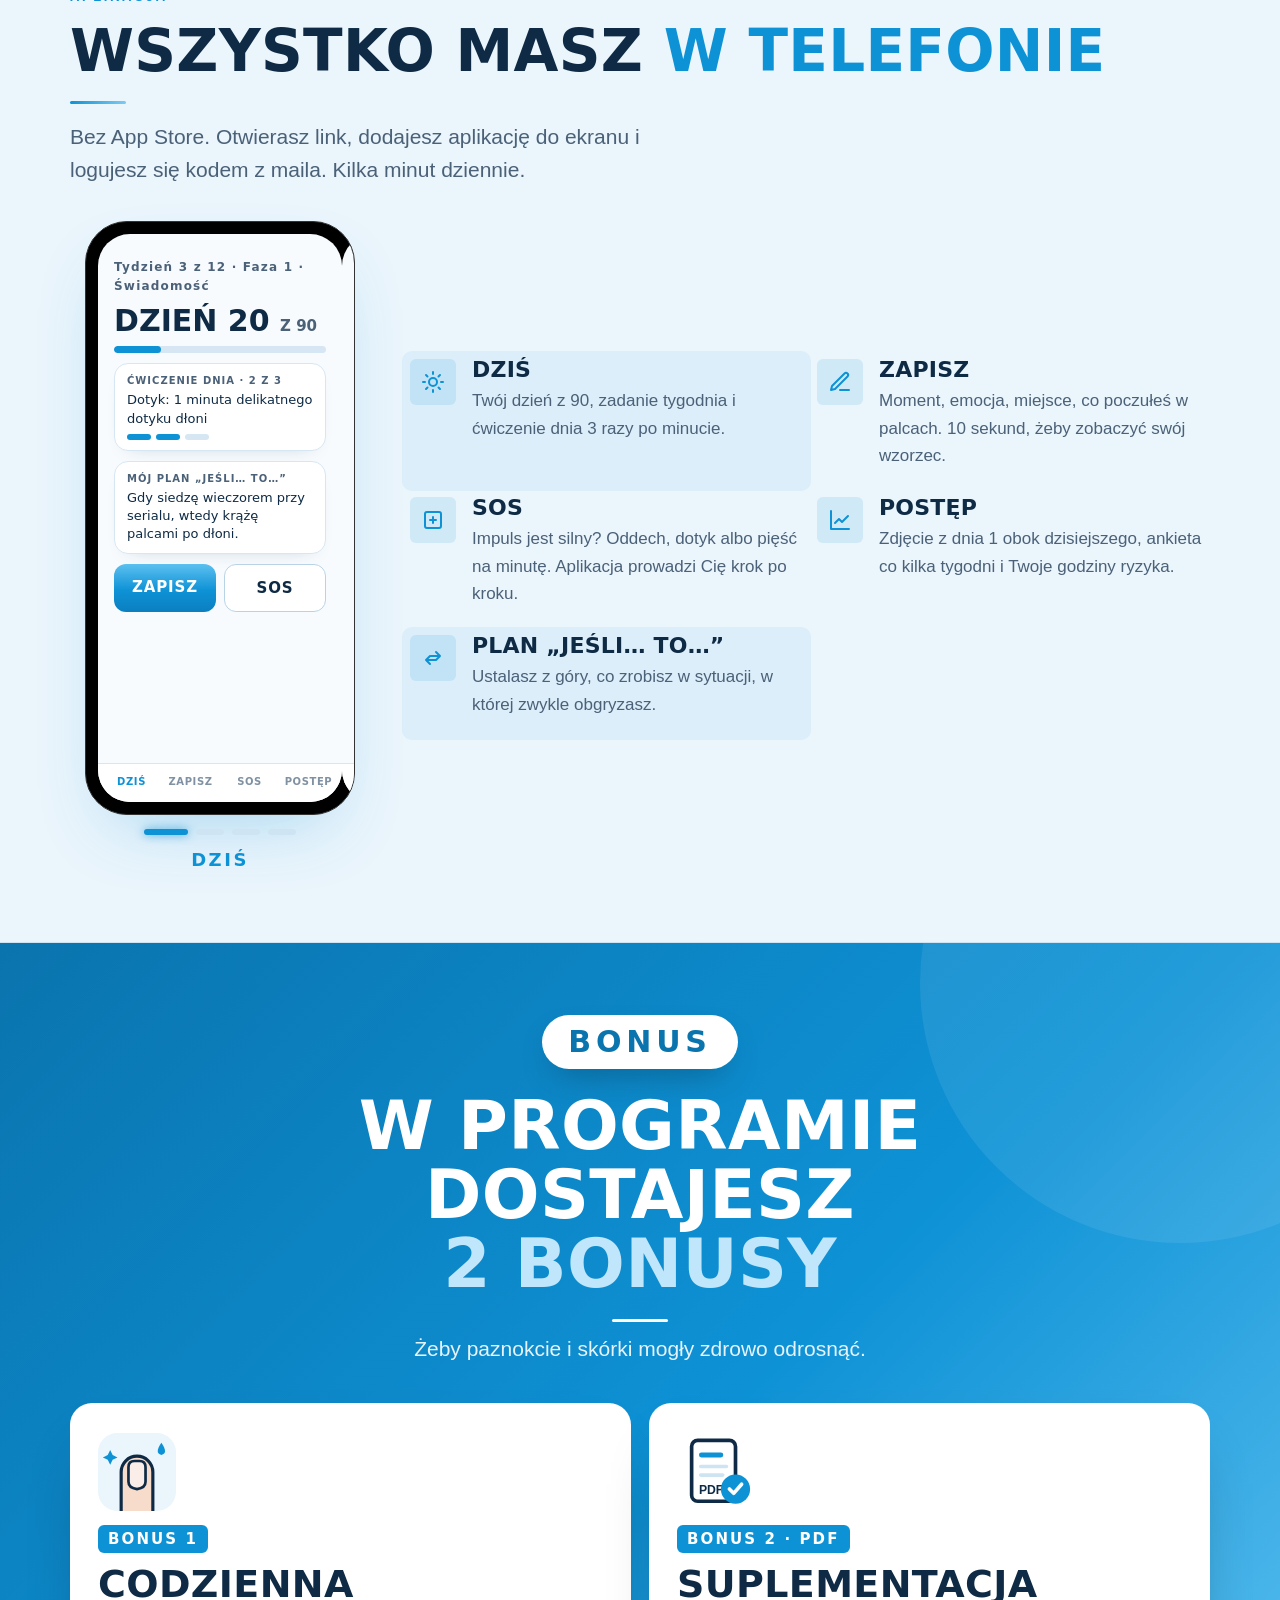
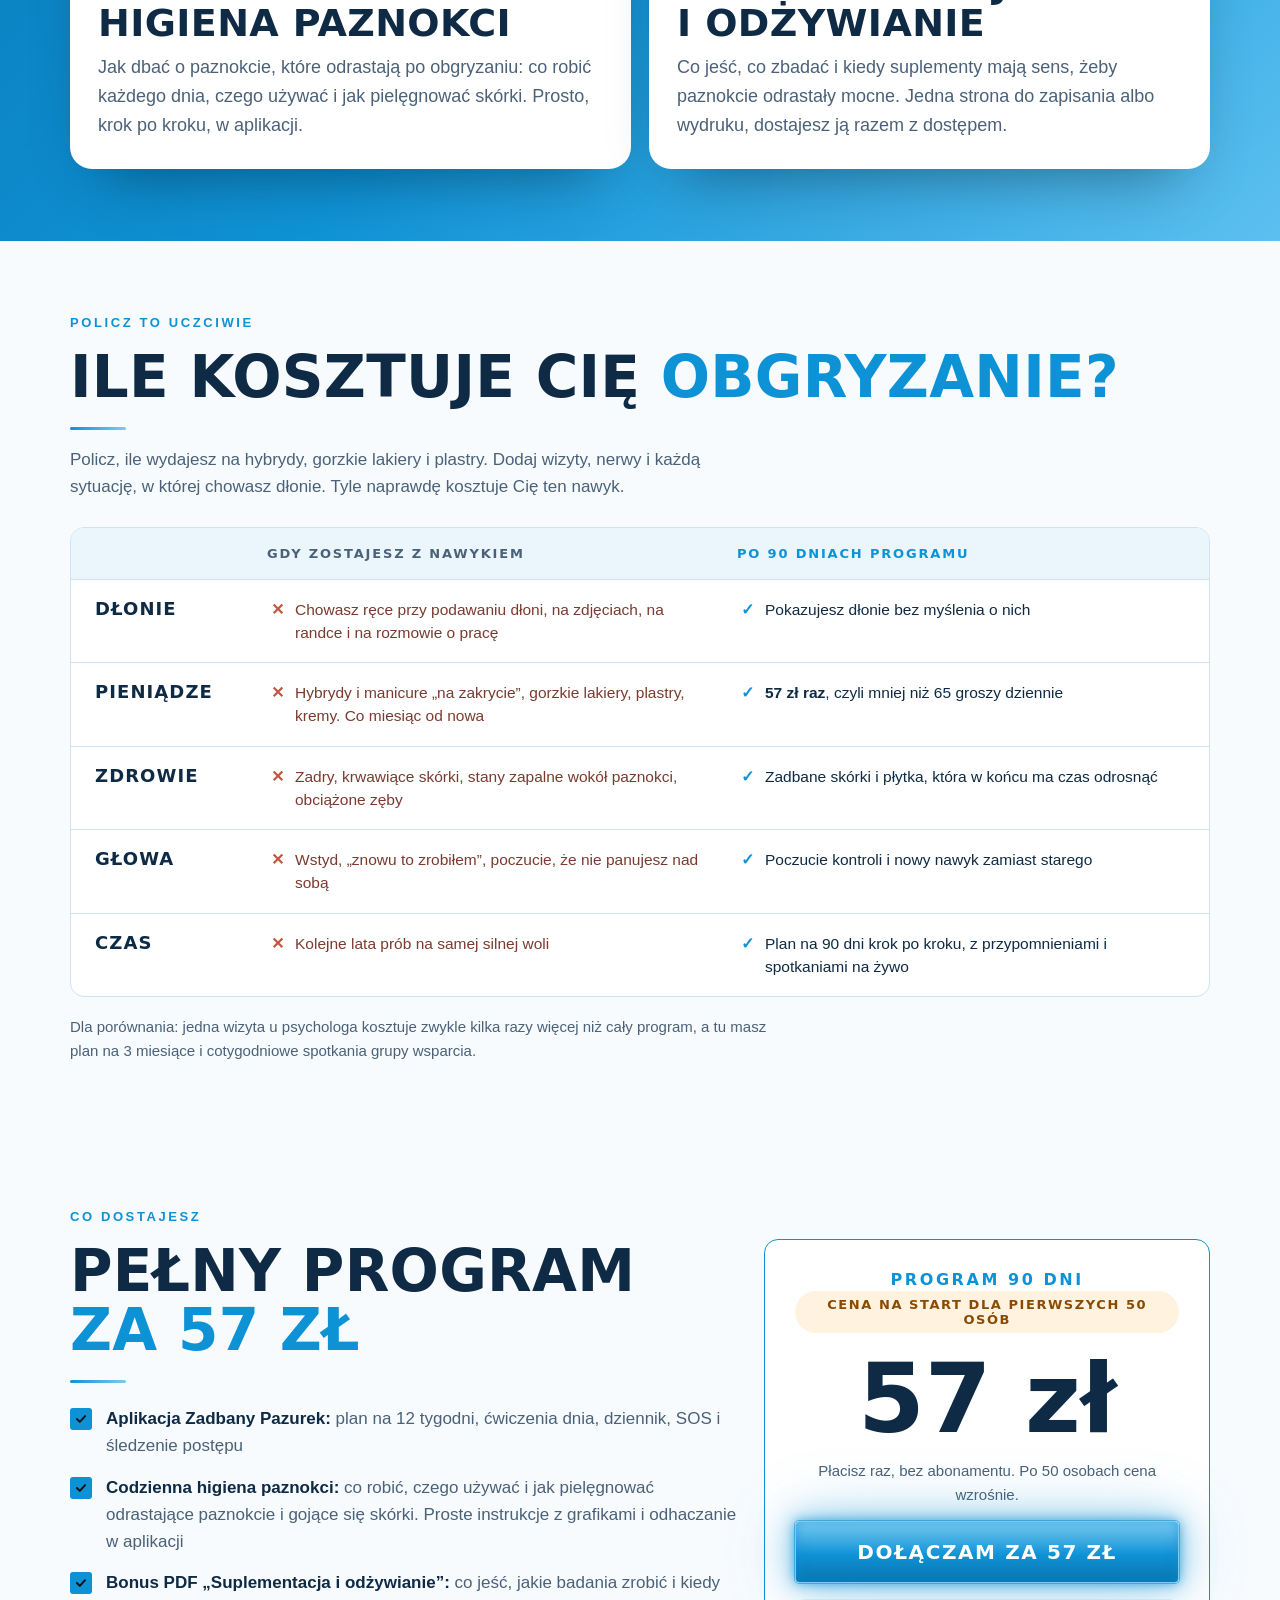
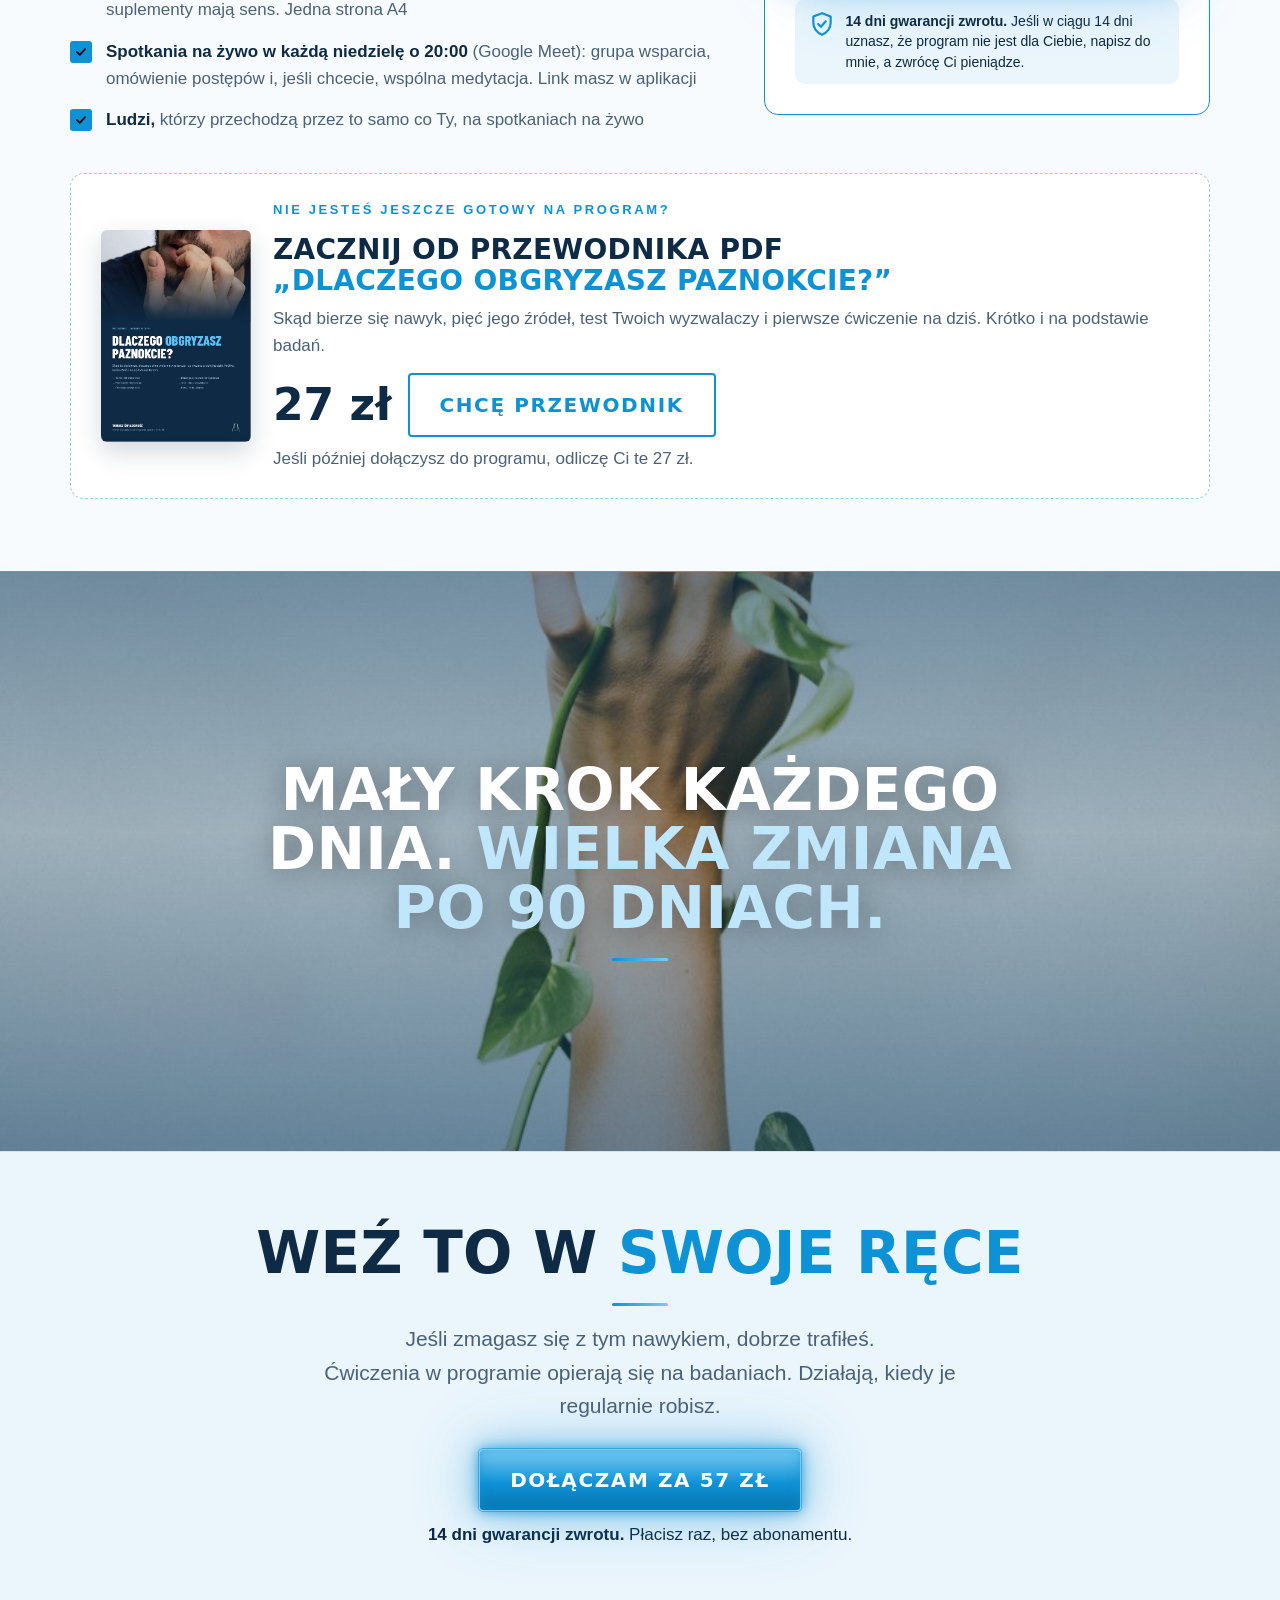
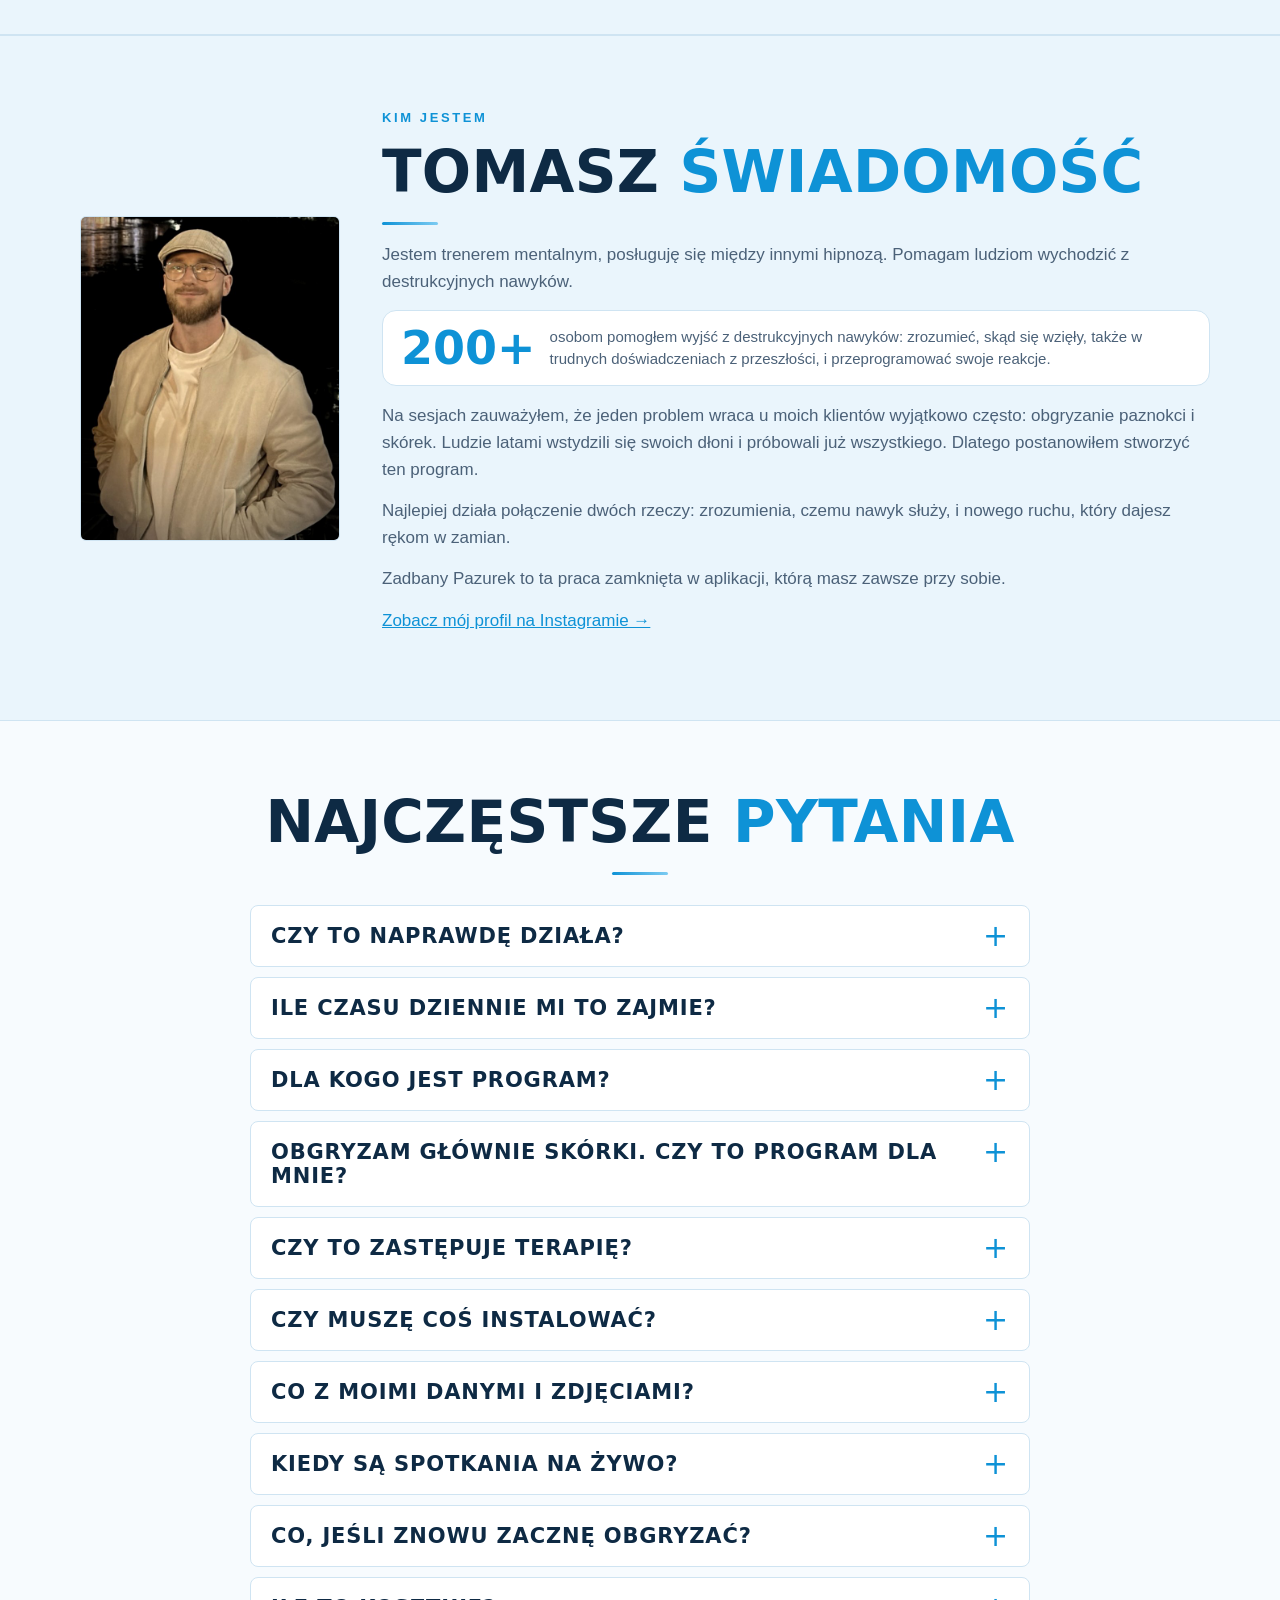
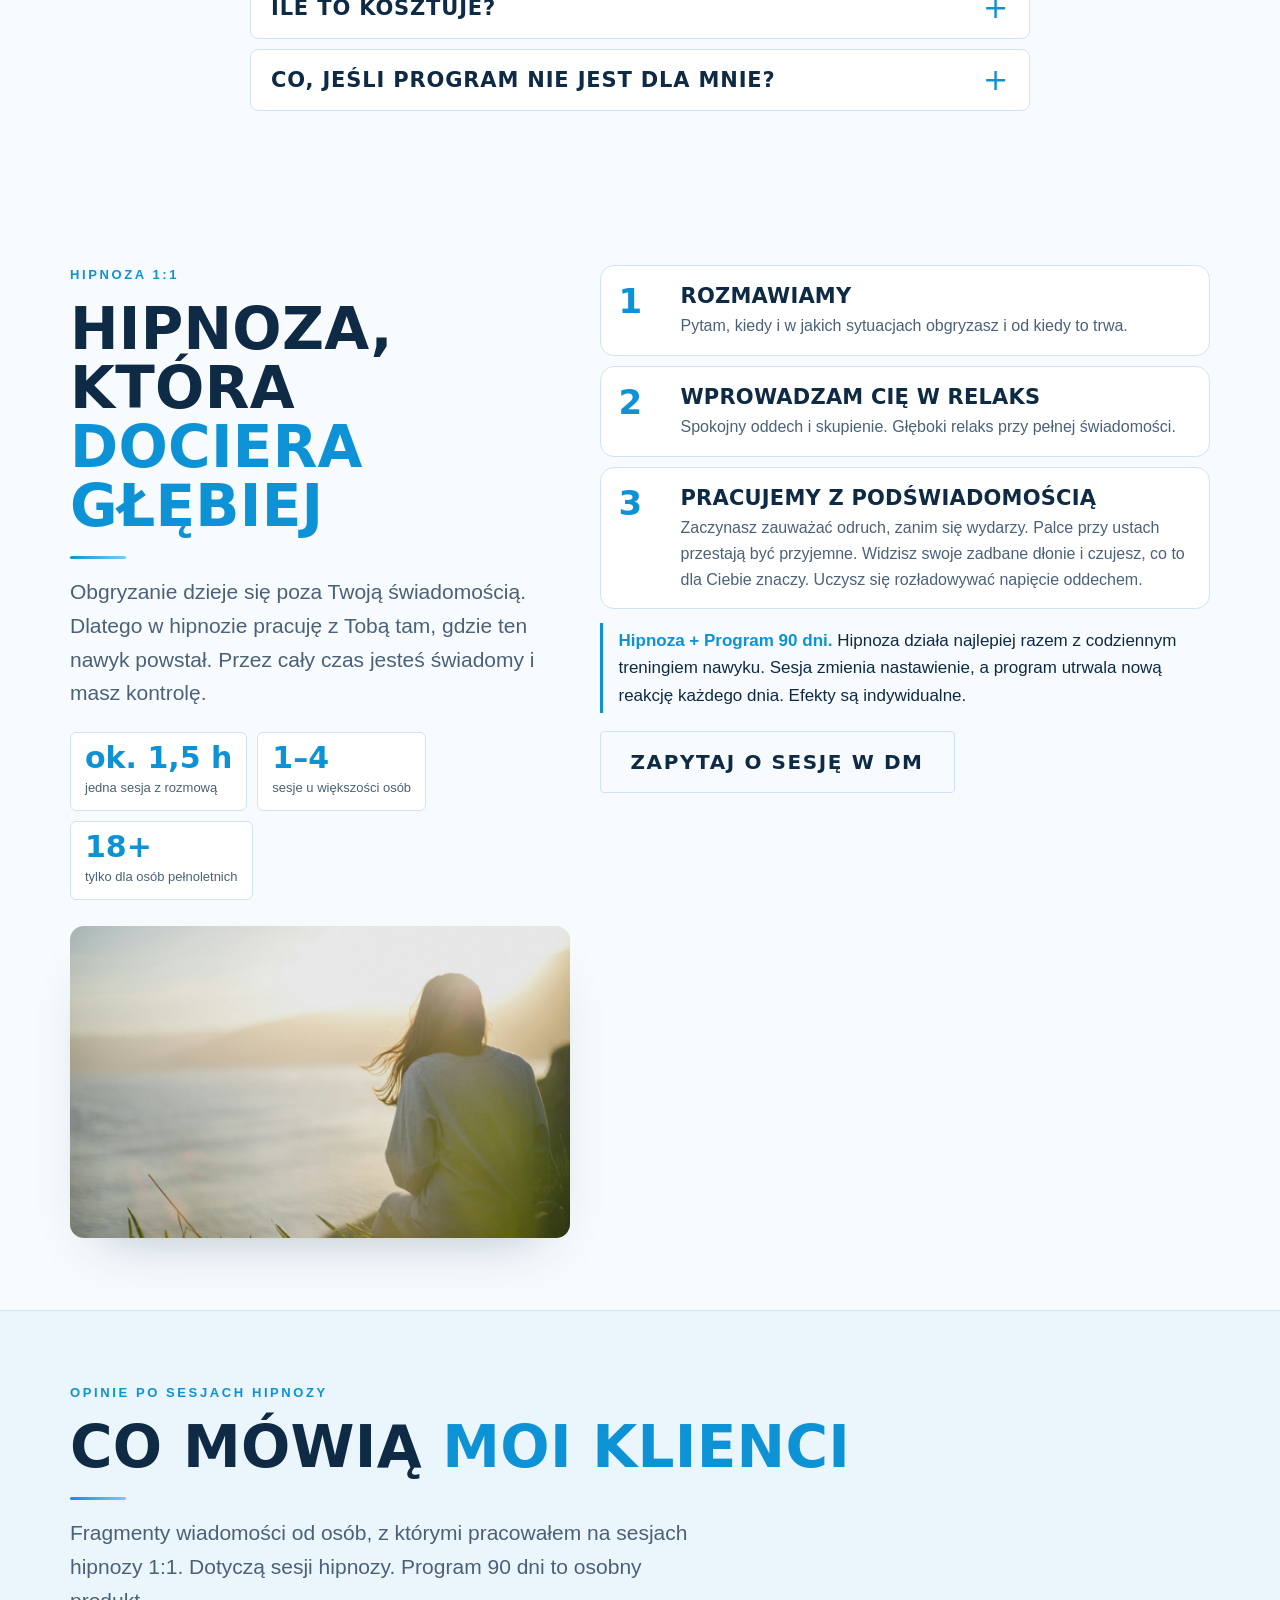
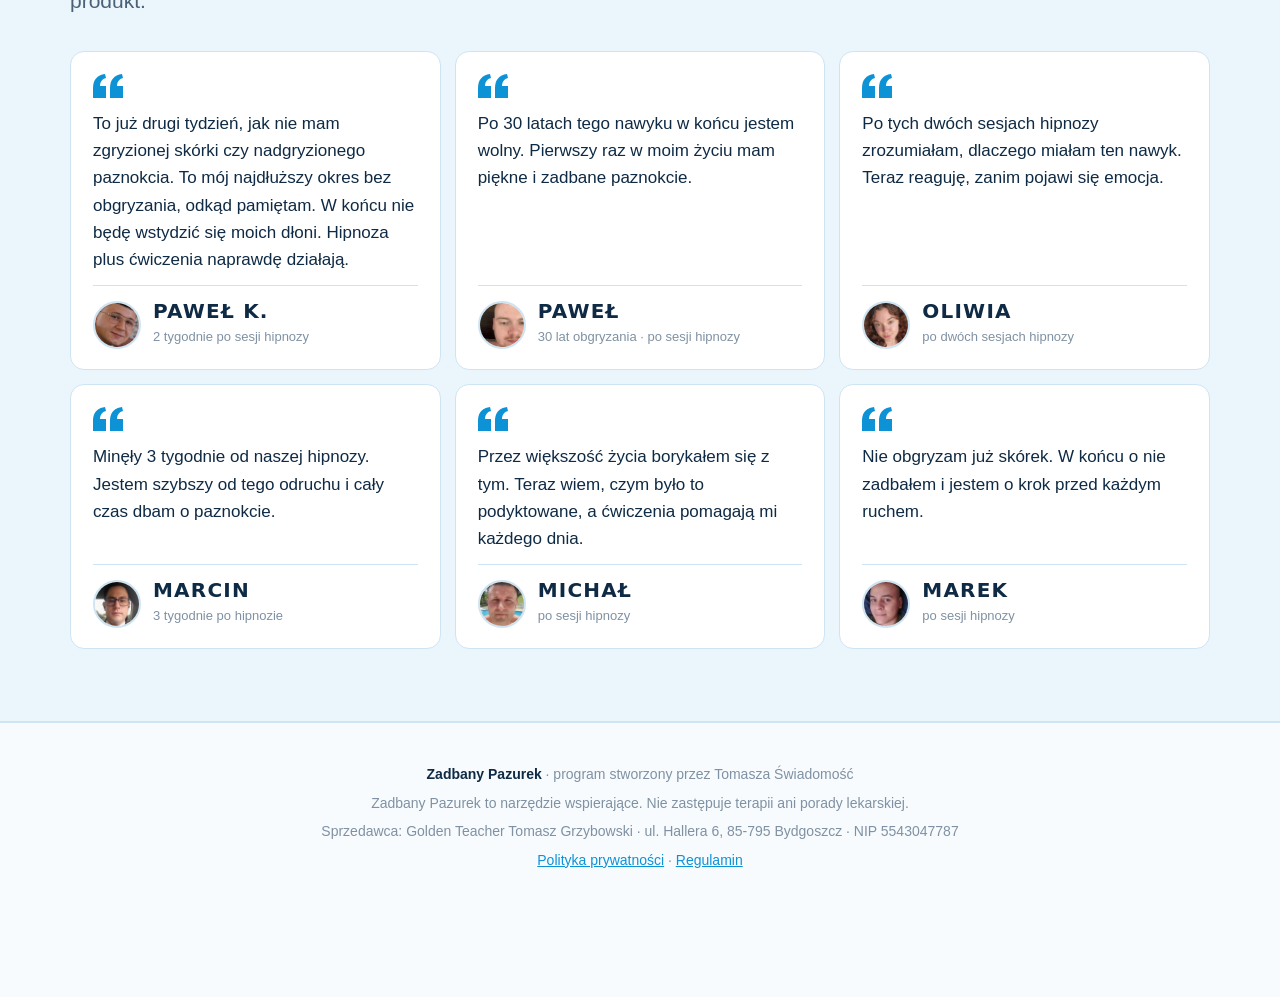
==== commit d34adeb0: "Add files via upload" ====
--- a/index.html
+++ b/index.html
@@ -3,9 +3,9 @@
 <head>
 <meta charset="utf-8">
 <meta name="viewport" content="width=device-width, initial-scale=1, viewport-fit=cover">
-<title>Zadbany Pazurek | Przestań obgryzać paznokcie</title>
+<title>Zadbany Pazurek | Przestań obgryzać paznokcie i skórki</title>
 <meta name="claude:viewport-fit-sides" content="cover">
-<meta name="description" content="Przestań obgryzać paznokcie w 90 dni. Bez silnej woli, z planem w telefonie: aplikacja, codzienne ćwiczenia i spotkania na żywo. 57 zł, 14 dni gwarancji zwrotu.">
+<meta name="description" content="Przestań obgryzać paznokcie i skórki w 90 dni. Bez silnej woli, z planem w telefonie: aplikacja, codzienne ćwiczenia i spotkania na żywo. 57 zł, 14 dni gwarancji zwrotu.">
 <meta property="og:title" content="Zadbany Pazurek | Przestań obgryzać paznokcie">
 <meta property="og:description" content="Przestań obgryzać paznokcie w 90 dni. Bez silnej woli, z planem w telefonie. Program Tomasza Świadomość.">
 <meta property="og:type" content="website">
@@ -266,6 +266,7 @@
   .quote blockquote{margin:0;color:var(--ink);font-size:17px;line-height:1.6}
   .quote figcaption{display:flex;align-items:center;gap:12px;border-top:1px solid var(--line);padding-top:14px}
   .quote .av{width:40px;height:40px;border-radius:4px;background:var(--orange);color:#FFFFFF;display:grid;place-items:center;font:800 20px var(--display);flex:none}
+  .quote img.av{object-fit:cover;border-radius:50%;width:48px;height:48px;border:2px solid #CFE4F2;background:none}
   .quote figcaption b{display:block;font:700 20px/1.1 var(--display);letter-spacing:.06em;text-transform:uppercase}
   .quote figcaption span{font-size:13px;color:var(--dim)}
   .quote.big blockquote{font-size:19px}
@@ -352,6 +353,23 @@
   .bonus-tile p{color:var(--muted);font-size:18px;margin:0}
   .guarantee{display:flex;gap:10px;align-items:flex-start;text-align:left;margin-top:16px;padding:12px 14px;border-radius:10px;background:#EAF5FC;color:var(--ink);font-size:14px;line-height:1.45}
   .guarantee svg{width:26px;height:26px;flex:none;color:var(--orange)}
+  .launch{display:inline-block;background:#FFF3E0;color:#8A4B00;font:700 13px var(--display);letter-spacing:.12em;text-transform:uppercase;border-radius:99px;padding:6px 14px;margin:2px 0 10px}
+  .skin-note{margin-top:22px;background:#EAF5FC;border-left:4px solid var(--orange);border-radius:8px;padding:16px 18px;font-size:16px;line-height:1.55}
+  .cost-lead{color:var(--muted);max-width:640px;margin:14px 0 26px}
+  .cost-table{border:1.5px solid var(--line,#CFE4F2);border-radius:var(--r);overflow:hidden;background:var(--card)}
+  .cost-row{display:grid;grid-template-columns:1fr;gap:6px;padding:16px 18px;border-top:1px solid var(--line,#CFE4F2)}
+  .cost-row:first-child{border-top:0}
+  .cost-row b[role=rowheader]{font:800 18px var(--display);text-transform:uppercase;letter-spacing:.06em}
+  .cost-row .bad,.cost-row .good{position:relative;padding-left:28px;font-size:15.5px;line-height:1.5}
+  .cost-row .bad{color:#7A3B2E}.cost-row .bad:before{content:"✕";position:absolute;left:4px;top:0;color:#C2563F;font-weight:700}
+  .cost-row .good{color:var(--ink)}.cost-row .good:before{content:"✓";position:absolute;left:4px;top:0;color:var(--orange);font-weight:700}
+  .cost-headrow{display:none}
+  @media(min-width:760px){
+    .cost-row{grid-template-columns:150px 1fr 1fr;gap:22px;align-items:start;padding:18px 24px}
+    .cost-headrow{display:grid;background:#EAF5FC;font:700 13px var(--display);letter-spacing:.14em;text-transform:uppercase;color:var(--muted)}
+    .cost-headrow span:last-child{color:var(--orange)}
+  }
+  .cost-note{color:var(--muted);font-size:15px;margin:18px 0 0;max-width:720px}
   .pdf-offer{margin-top:26px;display:grid;gap:22px;align-items:center;background:var(--card);border:1.5px dashed #9CCBEA;border-radius:var(--r);padding:22px}
   @media(min-width:760px){.pdf-offer{grid-template-columns:150px 1fr;padding:26px 30px}}
   .pdf-offer img{width:150px;max-width:100%;border-radius:6px;box-shadow:0 10px 26px rgba(14,42,68,.18);justify-self:center}
@@ -392,9 +410,9 @@
     <div class="hero-grid">
       <div>
         <span class="eyebrow">Program 90 dni · Tomasz Świadomość</span>
-        <h1>Przestań obgryzać paznokcie <em>w 90 dni</em></h1>
+        <h1>Przestań obgryzać paznokcie i&nbsp;skórki <em>w&nbsp;90 dni</em></h1>
         <p class="slogan">Bez silnej woli.<br><em>Z planem w telefonie.</em></p>
-        <p class="sub">Obgryzanie to nawyk, który da się przeprogramować.<br>Aplikacja, codzienne ćwiczenia i spotkania na żywo w każdą niedzielę prowadzą Cię krok po kroku.</p>
+        <p class="sub">Obgryzanie paznokci i skórek to nawyk, który da się przeprogramować.<br>Aplikacja, codzienne ćwiczenia i spotkania na żywo w każdą niedzielę prowadzą Cię krok po kroku.</p>
         <div class="cta-row">
           <a class="btn" href="#zapis">Dołączam za 57 zł</a>
         </div>
@@ -424,13 +442,14 @@
   <div class="wrap">
     <span class="eyebrow o">Dlaczego tak się dzieje</span>
     <h2>Dlaczego nawyk jest <em>silniejszy od Ciebie</em></h2>
-    <p class="lead">Obgryzanie paznokci to nie wada charakteru. Psychologia nazywa to BFRB, czyli powtarzalnym zachowaniem skupionym na ciele. Ma swoje mechanizmy. Kiedy je znasz, przestajesz walczyć na ślepo.</p>
+    <p class="lead">Obgryzanie paznokci i skórek ma swoją nazwę. Psychologia nazywa to BFRB, czyli powtarzalnym zachowaniem skupionym na ciele. Ma swoje mechanizmy. Kiedy je znasz, przestajesz walczyć na ślepo.</p>
     <div class="habit-pics" id="habitPics"></div>
     <h3 style="margin-top:44px">Nawyk czeka na Twoją nudę</h3>
     <p class="muted">Badania pokazują, że najsilniejsze wyzwalacze to nuda i frustracja. Sprawdź, które znasz:</p>
     <div class="chips">
-      <span class="chip">Nuda</span><span class="chip">Frustracja</span><span class="chip">Stres i lęk</span><span class="chip">Niecierpliwość</span><span class="chip">Perfekcjonizm</span><span class="chip">Serial na kanapie</span><span class="chip">Telefon</span><span class="chip">Komputer</span><span class="chip">Auto</span><span class="chip">Czekanie</span>
-    </div>
+      <span class="chip">Nuda</span><span class="chip">Frustracja</span><span class="chip">Stres i lęk</span><span class="chip">Niecierpliwość</span><span class="chip">Perfekcjonizm</span><span class="chip">Serial na kanapie</span><span class="chip">Telefon</span><span class="chip">Komputer</span><span class="chip">Auto</span><span class="chip">Czekanie</span><span class="chip">Odstająca skórka</span>
+    </div>
+    <div class="skin-note"><b>Obgryzasz albo skubiesz skórki, a nie paznokcie?</b> Ten program jest też dla Ciebie. Obgryzanie skórek to ten sam rodzaj nawyku, z tymi samymi wyzwalaczami. Działają na niego te same ćwiczenia, a codzienna higiena w aplikacji pomaga skórkom się zagoić.</div>
   </div>
 </section>
 
@@ -446,11 +465,11 @@
       <div class="card phase"><small>Tydzień 9–12</small><h3>Utrwalenie</h3><p>Nowa reakcja staje się Twoja. Uczysz się, co robić w trudniejsze dni, żeby nie wrócić.</p></div>
     </div>
       <div class="proof" id="proof">
-      <div class="proof-h">Na czym opiera się program: wynik badania metody</div>
-      <div class="proof-row"><div class="proof-top"><span>Habit Reversal Training <b>(metoda, na której opiera się program)</b></span><b class="pct o"><span data-count="99">99</span>%</b></div><div class="track"><span class="fill o" style="--w:99%"></span></div></div>
-      <div class="proof-row"><div class="proof-top"><span>Inna metoda dla porównania</span><b class="pct"><span data-count="60">60</span>%</b></div><div class="track"><span class="fill" style="--w:60%"></span></div></div>
+      <div class="proof-h">O ile spadła liczba epizodów obgryzania? Wynik badania</div>
+      <div class="proof-row"><div class="proof-top"><span><b>Odwracanie nawyku (HRT)</b>, czyli metoda, na której opiera się program: zauważasz impuls i zastępujesz go innym ruchem rąk</span><b class="pct o"><span data-count="99">99</span>%</b></div><div class="track"><span class="fill o" style="--w:99%"></span></div></div>
+      <div class="proof-row"><div class="proof-top"><span><b>Praktyka negatywna</b>, czyli metoda porównawcza: celowe, wielokrotne powtarzanie ruchu obgryzania przed lustrem, bez gryzienia</span><b class="pct"><span data-count="60">60</span>%</b></div><div class="track"><span class="fill" style="--w:60%"></span></div></div>
       <div class="scale"><span>0%</span><span>50%</span><span>100%</span></div>
-      <p class="proof-note">O tyle średnio spadła liczba epizodów obgryzania w grupie, z utrzymaniem przez 5 miesięcy. <b>To wynik badania klinicznego metody prowadzonej z terapeutą, nie wynik tego programu.</b> Azrin, Nunn i Frantz, Behaviour Research and Therapy, 1980, 97 osób. Efekty są indywidualne i zależą od regularności ćwiczeń.</p>
+      <p class="proof-note">Przykład: ktoś obgryzał 20 razy dziennie. Po treningu odwracania nawyku średnio zostawał mniej niż 1 raz, po praktyce negatywnej około 8 razy. Efekt utrzymał się przez 5 miesięcy. <b>To wynik badania klinicznego metody prowadzonej z terapeutą. Wyniki programu mogą być inne.</b> Azrin, Nunn i Frantz, Behaviour Research and Therapy, 1980, 97 osób. Efekty są indywidualne i zależą od regularności ćwiczeń.</p>
       <div class="proof-total"><b data-count="7">7</b><span>badań naukowych</span><b>888</b><span>osób łącznie</span></div>
       <details class="src"><summary>Metody z programu sprawdzono w 7 badaniach naukowych. Zobacz, w jakich</summary><ul><li>Azrin, Nunn, Frantz (1980): odwracanie nawyku, 97 osób</li><li>Moritz i in. (2023): delikatny dotyk zamiast obgryzania, 268 osób</li><li>Moritz i in. (2011): decoupling przy obgryzaniu paznokci, 72 osoby</li><li>Moritz i in.: porównanie trzech technik samopomocy, 113 osób</li><li>Moritz i in.: samopomoc z filmami, 217 osób</li><li>Twohig i in. (2003): odwracanie nawyku a placebo, 30 osób</li><li>Ghanizadeh i in.: odwracanie nawyku u dzieci i młodzieży, 91 osób</li></ul></details>
 
@@ -544,7 +563,7 @@
     <div class="bonus-head center">
       <span class="bonus-badge">Bonus</span>
       <h2>W programie dostajesz <em>2 bonusy</em></h2>
-      <p class="lead">Żeby paznokcie nie tylko przestały być obgryzane, ale też zdrowo odrosły.</p>
+      <p class="lead">Żeby paznokcie i skórki mogły zdrowo odrosnąć.</p>
     </div>
     <div class="bonus-grid">
       <div class="bonus-tile">
@@ -563,6 +582,24 @@
   </div>
 </section>
 
+<!-- 6b. ILE CIĘ TO KOSZTUJE -->
+<section id="koszt">
+  <div class="wrap">
+    <span class="eyebrow o">Policz to uczciwie</span>
+    <h2>Ile kosztuje Cię <em>obgryzanie?</em></h2>
+    <p class="cost-lead">Policz, ile wydajesz na hybrydy, gorzkie lakiery i plastry. Dodaj wizyty, nerwy i każdą sytuację, w której chowasz dłonie. Tyle naprawdę kosztuje Cię ten nawyk.</p>
+    <div class="cost-table" role="table">
+      <div class="cost-row cost-headrow" role="row"><span role="columnheader"></span><span role="columnheader">Gdy zostajesz z nawykiem</span><span role="columnheader">Po 90 dniach programu</span></div>
+      <div class="cost-row" role="row"><b role="rowheader">Dłonie</b><span class="bad">Chowasz ręce przy podawaniu dłoni, na zdjęciach, na randce i na rozmowie o pracę</span><span class="good">Pokazujesz dłonie bez myślenia o nich</span></div>
+      <div class="cost-row" role="row"><b role="rowheader">Pieniądze</b><span class="bad">Hybrydy i manicure „na zakrycie”, gorzkie lakiery, plastry, kremy. Co miesiąc od nowa</span><span class="good"><b>57 zł raz</b>, czyli mniej niż 65 groszy dziennie</span></div>
+      <div class="cost-row" role="row"><b role="rowheader">Zdrowie</b><span class="bad">Zadry, krwawiące skórki, stany zapalne wokół paznokci, obciążone zęby</span><span class="good">Zadbane skórki i płytka, która w końcu ma czas odrosnąć</span></div>
+      <div class="cost-row" role="row"><b role="rowheader">Głowa</b><span class="bad">Wstyd, „znowu to zrobiłem”, poczucie, że nie panujesz nad sobą</span><span class="good">Poczucie kontroli i nowy nawyk zamiast starego</span></div>
+      <div class="cost-row" role="row"><b role="rowheader">Czas</b><span class="bad">Kolejne lata prób na samej silnej woli</span><span class="good">Plan na 90 dni krok po kroku, z przypomnieniami i spotkaniami na żywo</span></div>
+    </div>
+    <p class="cost-note">Dla porównania: jedna wizyta u psychologa kosztuje zwykle kilka razy więcej niż cały program, a tu masz plan na 3 miesiące i cotygodniowe spotkania grupy wsparcia.</p>
+  </div>
+</section>
+
 <!-- 7. OFERTA -->
 <section id="cena">
   <div class="wrap">
@@ -572,7 +609,7 @@
         <h2>Pełny program <em>za 57 zł</em></h2>
         <ul class="check">
           <li><b>Aplikacja Zadbany Pazurek:</b> plan na 12 tygodni, ćwiczenia dnia, dziennik, SOS i śledzenie postępu</li>
-          <li><b>Codzienna higiena paznokci:</b> co robić, czego używać i jak pielęgnować odrastające paznokcie. Proste instrukcje z grafikami i odhaczanie w aplikacji</li>
+          <li><b>Codzienna higiena paznokci:</b> co robić, czego używać i jak pielęgnować odrastające paznokcie i gojące się skórki. Proste instrukcje z grafikami i odhaczanie w aplikacji</li>
           <li><b>Bonus PDF „Suplementacja i odżywianie”:</b> co jeść, jakie badania zrobić i kiedy suplementy mają sens. Jedna strona A4</li>
           <li><b>Spotkania na żywo w każdą niedzielę o 20:00</b> (Google Meet): grupa wsparcia, omówienie postępów i, jeśli chcecie, wspólna medytacja. Link masz w aplikacji</li>
           <li><b>Ludzi,</b> którzy przechodzą przez to samo co Ty, na spotkaniach na żywo</li>
@@ -580,8 +617,9 @@
       </div>
       <div class="price">
         <div class="kicker">Program 90 dni</div>
+        <div class="launch">Cena na start dla pierwszych 50 osób</div>
         <div class="tag">57 zł</div>
-        <p>Płacisz raz, bez abonamentu.</p>
+        <p>Płacisz raz, bez abonamentu. Po 50 osobach cena wzrośnie.</p>
         <a class="btn" href="#zapis">Dołączam za 57 zł</a>
         <div class="guarantee"><svg viewBox="0 0 24 24" aria-hidden="true"><path d="M12 2l8 3v6c0 5-3.5 9.3-8 11-4.5-1.7-8-6-8-11V5z" fill="none" stroke="currentColor" stroke-width="2" stroke-linejoin="round"/><path d="M8.5 12l2.5 2.5 4.5-5" fill="none" stroke="currentColor" stroke-width="2" stroke-linecap="round" stroke-linejoin="round"/></svg><span><b>14 dni gwarancji zwrotu.</b> Jeśli w ciągu 14 dni uznasz, że program nie jest dla Ciebie, napisz do mnie, a zwrócę Ci pieniądze.</span></div>
       </div>
@@ -634,7 +672,15 @@
         <label for="profil">Nazwa profilu na Instagramie lub TikToku <span class="opt">(opcjonalnie)</span></label>
         <input type="text" id="profil" name="profil" placeholder="@twojprofil" maxlength="200">
 
-        <label for="jak_dlugo">Jak długo obgryzasz paznokcie?</label>
+        <label for="co_obgryza">Co obgryzasz?</label>
+        <select id="co_obgryza" name="co_obgryza" required>
+          <option value="">Wybierz</option>
+          <option value="paznokcie">Paznokcie</option>
+          <option value="skorki">Skórki</option>
+          <option value="oba">Paznokcie i skórki</option>
+        </select>
+
+        <label for="jak_dlugo">Od jak dawna?</label>
         <select id="jak_dlugo" name="jak_dlugo" required>
           <option value="">Wybierz</option>
           <option>Mniej niż rok</option>
@@ -673,9 +719,10 @@
       <div>
         <span class="eyebrow o">Kim jestem</span>
         <h2>Tomasz <em>Świadomość</em></h2>
-        <p>Jestem trenerem mentalnym, pracuję też hipnozą. Pomagam ludziom wychodzić z destrukcyjnych nawyków.</p>
+        <p>Jestem trenerem mentalnym, posługuję się między innymi hipnozą. Pomagam ludziom wychodzić z destrukcyjnych nawyków.</p>
         <div class="about-stat"><b>200+</b><span>osobom pomogłem wyjść z destrukcyjnych nawyków: zrozumieć, skąd się wzięły, także w trudnych doświadczeniach z przeszłości, i przeprogramować swoje reakcje.</span></div>
-        <p>Widzę jedno: nawyk nie znika od zakazów. Znika, kiedy rozumiesz, czemu służy, i dajesz mózgowi coś w zamian.</p>
+        <p>Na sesjach zauważyłem, że jeden problem wraca u moich klientów wyjątkowo często: obgryzanie paznokci i skórek. Ludzie latami wstydzili się swoich dłoni i próbowali już wszystkiego. Dlatego postanowiłem stworzyć ten program.</p>
+        <p>Najlepiej działa połączenie dwóch rzeczy: zrozumienia, czemu nawyk służy, i nowego ruchu, który dajesz rękom w zamian.</p>
         <p>Zadbany Pazurek to ta praca zamknięta w aplikacji, którą masz zawsze przy sobie.</p>
         <p><a id="ig" href="#" target="_blank" rel="noopener">Zobacz mój profil na Instagramie →</a></p>
       </div>
@@ -688,16 +735,17 @@
   <div class="wrap" style="max-width:820px">
     <h2 class="center">Najczęstsze <em>pytania</em></h2>
     <div style="margin-top:30px">
-      <details><summary>Czy to naprawdę działa?</summary><p>Program opiera się na metodach, które mają najlepsze wyniki w badaniach: odwracaniu nawyku, zastępowaniu go innym ruchem i uważności. Nie obiecuję cudu w tydzień. Obiecuję plan, który prowadzi Cię krok po kroku przez 90 dni.</p></details>
+      <details><summary>Czy to naprawdę działa?</summary><p>Program opiera się na metodach, które mają najlepsze wyniki w badaniach: odwracaniu nawyku, zastępowaniu go innym ruchem i uważności. Dostajesz plan, który prowadzi Cię krok po kroku przez 90 dni.</p></details>
       <details><summary>Ile czasu dziennie mi to zajmie?</summary><p>Około 5 do 10 minut. Zadanie i ćwiczenie dnia, kilka szybkich zapisów i SOS wtedy, gdy go potrzebujesz.</p></details>
       <details><summary>Dla kogo jest program?</summary><p>Dla osób od 16 lat, które obgryzają paznokcie lub skórki i chcą przestać. Nie ma znaczenia, czy robisz to od roku, czy od dzieciństwa.</p></details>
+      <details><summary>Obgryzam głównie skórki. Czy to program dla mnie?</summary><p>Tak. Obgryzanie i skubanie skórek to ten sam rodzaj nawyku co obgryzanie paznokci. Ma te same wyzwalacze i działają na niego te same ćwiczenia. W formularzu zaznacz „Skórki”, a podczas rozmowy dopasujemy plan do Ciebie.</p></details>
       <details><summary>Czy to zastępuje terapię?</summary><p>Nie. To narzędzie wspierające. Jeśli obgryzanie powoduje rany lub infekcje albo idzie w parze z silnym lękiem czy obniżonym nastrojem, skonsultuj się z lekarzem lub psychoterapeutą.</p></details>
       <details><summary>Czy muszę coś instalować?</summary><p>Nie pobierasz niczego ze sklepu. Aplikacja działa w przeglądarce, a jej ikonę dodajesz do ekranu telefonu. Logujesz się kodem, który przychodzi na Twój e-mail, bez hasła.</p></details>
       <details><summary>Co z moimi danymi i zdjęciami?</summary><p>Dane są przechowywane na serwerach w Unii Europejskiej (Frankfurt). Zdjęć Twoich dłoni nie publikuję bez Twojej osobnej zgody.</p></details>
       <details><summary>Kiedy są spotkania na żywo?</summary><p>W każdą niedzielę o 20:00 czasu polskiego, w Google Meet. Link znajdziesz w aplikacji. Udział jest dobrowolny, możesz też tylko słuchać.</p></details>
-      <details><summary>Co, jeśli znowu zacznę obgryzać?</summary><p>To normalna część zmiany nawyku. Zapisujesz taki moment w aplikacji jako informację, nie porażkę. Z czasem widzisz, kiedy i dlaczego to się dzieje, a plan „jeśli… to…” i SOS pomagają w trudnych chwilach.</p></details>
-      <details><summary>Ile to kosztuje?</summary><p>Program 90 dni kosztuje 57 zł jednorazowo, bez abonamentu. Sam przewodnik PDF „Dlaczego obgryzasz paznokcie?” kosztuje 27 zł. Jeśli najpierw kupisz przewodnik, a potem dołączysz do programu, odliczę Ci te 27 zł.</p></details>
-      <details><summary>A jeśli program nie jest dla mnie?</summary><p>Masz 14 dni gwarancji zwrotu. Jeśli w tym czasie uznasz, że to nie dla Ciebie, napisz do mnie, a zwrócę Ci pieniądze.</p></details>
+      <details><summary>Co, jeśli znowu zacznę obgryzać?</summary><p>To normalna część zmiany nawyku. Zapisujesz taki moment w aplikacji jako cenną informację. Z czasem widzisz, kiedy i dlaczego to się dzieje, a plan „jeśli… to…” i SOS pomagają w trudnych chwilach.</p></details>
+      <details><summary>Ile to kosztuje?</summary><p>Program 90 dni kosztuje 57 zł jednorazowo, bez abonamentu. To cena na start dla pierwszych 50 osób. Sam przewodnik PDF „Dlaczego obgryzasz paznokcie?” kosztuje 27 zł. Jeśli najpierw kupisz przewodnik, a potem dołączysz do programu, odliczę Ci te 27 zł.</p></details>
+      <details><summary>Co, jeśli program nie jest dla mnie?</summary><p>Masz 14 dni gwarancji zwrotu. Jeśli w tym czasie uznasz, że to nie dla Ciebie, napisz do mnie, a zwrócę Ci pieniądze.</p></details>
     </div>
   </div>
 </section>
@@ -735,13 +783,14 @@
   <div class="wrap">
     <span class="eyebrow o">Opinie po sesjach hipnozy</span>
     <h2>Co mówią <em>moi klienci</em></h2>
-    <p class="lead">Fragmenty wiadomości od osób, z którymi pracowałem na sesjach hipnozy 1:1. To opinie o sesjach, nie o programie 90 dni.</p>
+    <p class="lead">Fragmenty wiadomości od osób, z którymi pracowałem na sesjach hipnozy 1:1. Dotyczą sesji hipnozy. Program 90 dni to osobny produkt.</p>
     <div class="quotes">
-      <figure class="quote"><svg class="mark" viewBox="0 0 30 24" aria-hidden="true"><path d="M0 24V14C0 6 4 1 12 0l1 4c-4 1-6 4-6 8h6v12H0zm17 0V14c0-8 4-13 12-14l1 4c-4 1-6 4-6 8h6v12H17z"/></svg><blockquote>Po 30 latach tego nawyku w końcu jestem wolny. Pierwszy raz w moim życiu mam piękne i zadbane paznokcie.</blockquote><figcaption><span class="av" aria-hidden="true">P</span><div><b>Paweł</b><span>30 lat obgryzania · po sesji hipnozy</span></div></figcaption></figure>
-      <figure class="quote"><svg class="mark" viewBox="0 0 30 24" aria-hidden="true"><path d="M0 24V14C0 6 4 1 12 0l1 4c-4 1-6 4-6 8h6v12H0zm17 0V14c0-8 4-13 12-14l1 4c-4 1-6 4-6 8h6v12H17z"/></svg><blockquote>Po tych dwóch sesjach hipnozy zrozumiałam, dlaczego miałam ten nawyk. Teraz reaguję, zanim pojawi się emocja.</blockquote><figcaption><span class="av" aria-hidden="true">O</span><div><b>Oliwia</b><span>po dwóch sesjach hipnozy</span></div></figcaption></figure>
-      <figure class="quote"><svg class="mark" viewBox="0 0 30 24" aria-hidden="true"><path d="M0 24V14C0 6 4 1 12 0l1 4c-4 1-6 4-6 8h6v12H0zm17 0V14c0-8 4-13 12-14l1 4c-4 1-6 4-6 8h6v12H17z"/></svg><blockquote>Minęły 3 tygodnie od naszej hipnozy. Jestem szybszy od tego odruchu i cały czas dbam o paznokcie.</blockquote><figcaption><span class="av" aria-hidden="true">M</span><div><b>Marcin</b><span>3 tygodnie po hipnozie</span></div></figcaption></figure>
-      <figure class="quote"><svg class="mark" viewBox="0 0 30 24" aria-hidden="true"><path d="M0 24V14C0 6 4 1 12 0l1 4c-4 1-6 4-6 8h6v12H0zm17 0V14c0-8 4-13 12-14l1 4c-4 1-6 4-6 8h6v12H17z"/></svg><blockquote>Przez większość życia borykałem się z tym. Teraz wiem, czym było to podyktowane, a ćwiczenia pomagają mi każdego dnia.</blockquote><figcaption><span class="av" aria-hidden="true">M</span><div><b>Michał</b><span>po sesji hipnozy</span></div></figcaption></figure>
-      <figure class="quote"><svg class="mark" viewBox="0 0 30 24" aria-hidden="true"><path d="M0 24V14C0 6 4 1 12 0l1 4c-4 1-6 4-6 8h6v12H0zm17 0V14c0-8 4-13 12-14l1 4c-4 1-6 4-6 8h6v12H17z"/></svg><blockquote>Nie obgryzam już skórek. W końcu o nie zadbałem i jestem o krok przed każdym ruchem.</blockquote><figcaption><span class="av" aria-hidden="true">M</span><div><b>Marek</b><span>po sesji hipnozy</span></div></figcaption></figure>
+      <figure class="quote"><svg class="mark" viewBox="0 0 30 24" aria-hidden="true"><path d="M0 24V14C0 6 4 1 12 0l1 4c-4 1-6 4-6 8h6v12H0zm17 0V14c0-8 4-13 12-14l1 4c-4 1-6 4-6 8h6v12H17z"/></svg><blockquote>To już drugi tydzień, jak nie mam zgryzionej skórki czy nadgryzionego paznokcia. To mój najdłuższy okres bez obgryzania, odkąd pamiętam. W końcu nie będę wstydzić się moich dłoni. Hipnoza plus ćwiczenia naprawdę działają.</blockquote><figcaption><img class="av" src="zdjecia/opinie/pawel-k.jpg" alt="" loading="lazy"><div><b>Paweł K.</b><span>2 tygodnie po sesji hipnozy</span></div></figcaption></figure>
+      <figure class="quote"><svg class="mark" viewBox="0 0 30 24" aria-hidden="true"><path d="M0 24V14C0 6 4 1 12 0l1 4c-4 1-6 4-6 8h6v12H0zm17 0V14c0-8 4-13 12-14l1 4c-4 1-6 4-6 8h6v12H17z"/></svg><blockquote>Po 30 latach tego nawyku w końcu jestem wolny. Pierwszy raz w moim życiu mam piękne i zadbane paznokcie.</blockquote><figcaption><img class="av" src="zdjecia/opinie/pawel.jpg" alt="" loading="lazy"><div><b>Paweł</b><span>30 lat obgryzania · po sesji hipnozy</span></div></figcaption></figure>
+      <figure class="quote"><svg class="mark" viewBox="0 0 30 24" aria-hidden="true"><path d="M0 24V14C0 6 4 1 12 0l1 4c-4 1-6 4-6 8h6v12H0zm17 0V14c0-8 4-13 12-14l1 4c-4 1-6 4-6 8h6v12H17z"/></svg><blockquote>Po tych dwóch sesjach hipnozy zrozumiałam, dlaczego miałam ten nawyk. Teraz reaguję, zanim pojawi się emocja.</blockquote><figcaption><img class="av" src="zdjecia/opinie/oliwia.jpg" alt="" loading="lazy"><div><b>Oliwia</b><span>po dwóch sesjach hipnozy</span></div></figcaption></figure>
+      <figure class="quote"><svg class="mark" viewBox="0 0 30 24" aria-hidden="true"><path d="M0 24V14C0 6 4 1 12 0l1 4c-4 1-6 4-6 8h6v12H0zm17 0V14c0-8 4-13 12-14l1 4c-4 1-6 4-6 8h6v12H17z"/></svg><blockquote>Minęły 3 tygodnie od naszej hipnozy. Jestem szybszy od tego odruchu i cały czas dbam o paznokcie.</blockquote><figcaption><img class="av" src="zdjecia/opinie/marcin.jpg" alt="" loading="lazy"><div><b>Marcin</b><span>3 tygodnie po hipnozie</span></div></figcaption></figure>
+      <figure class="quote"><svg class="mark" viewBox="0 0 30 24" aria-hidden="true"><path d="M0 24V14C0 6 4 1 12 0l1 4c-4 1-6 4-6 8h6v12H0zm17 0V14c0-8 4-13 12-14l1 4c-4 1-6 4-6 8h6v12H17z"/></svg><blockquote>Przez większość życia borykałem się z tym. Teraz wiem, czym było to podyktowane, a ćwiczenia pomagają mi każdego dnia.</blockquote><figcaption><img class="av" src="zdjecia/opinie/michal.jpg" alt="" loading="lazy"><div><b>Michał</b><span>po sesji hipnozy</span></div></figcaption></figure>
+      <figure class="quote"><svg class="mark" viewBox="0 0 30 24" aria-hidden="true"><path d="M0 24V14C0 6 4 1 12 0l1 4c-4 1-6 4-6 8h6v12H0zm17 0V14c0-8 4-13 12-14l1 4c-4 1-6 4-6 8h6v12H17z"/></svg><blockquote>Nie obgryzam już skórek. W końcu o nie zadbałem i jestem o krok przed każdym ruchem.</blockquote><figcaption><img class="av" src="zdjecia/opinie/marek.jpg" alt="" loading="lazy"><div><b>Marek</b><span>po sesji hipnozy</span></div></figcaption></figure>
     </div>
   </div>
 </section>
@@ -931,6 +980,7 @@
       telefon: f.telefon.value.trim() || undefined,
       oferta: (form.querySelector('input[name="oferta"]:checked') || {}).value || "program",
       jak_dlugo: f.jak_dlugo.value,
+      co_obgryza: f.co_obgryza.value,
       wiadomosc: f.wiadomosc.value.trim() || null,
       wiek16: document.getElementById("wiek16").checked,
       zgoda: document.getElementById("zgoda").checked,
@@ -939,7 +989,8 @@
     if (!data.imie) return err("Wpisz swoje imię.");
     if (!/^[^@\s]+@[^@\s]+\.[^@\s]+$/.test(data.email)) return err("Sprawdź adres e-mail.");
     if (data.telefon && !/^[+0-9 ()-]{7,30}$/.test(data.telefon)) return err("Sprawdź numer telefonu (same cyfry, może być + na początku).");
-    if (!data.jak_dlugo) return err("Zaznacz, jak długo obgryzasz paznokcie.");
+    if (!data.co_obgryza) return err("Zaznacz, co obgryzasz.");
+    if (!data.jak_dlugo) return err("Zaznacz, od jak dawna to robisz.");
     if (!data.wiek16) return err("Program jest dla osób od 16 lat.");
     if (!data.zgoda) return err("Zaznacz zgodę na przetwarzanie danych.");
 
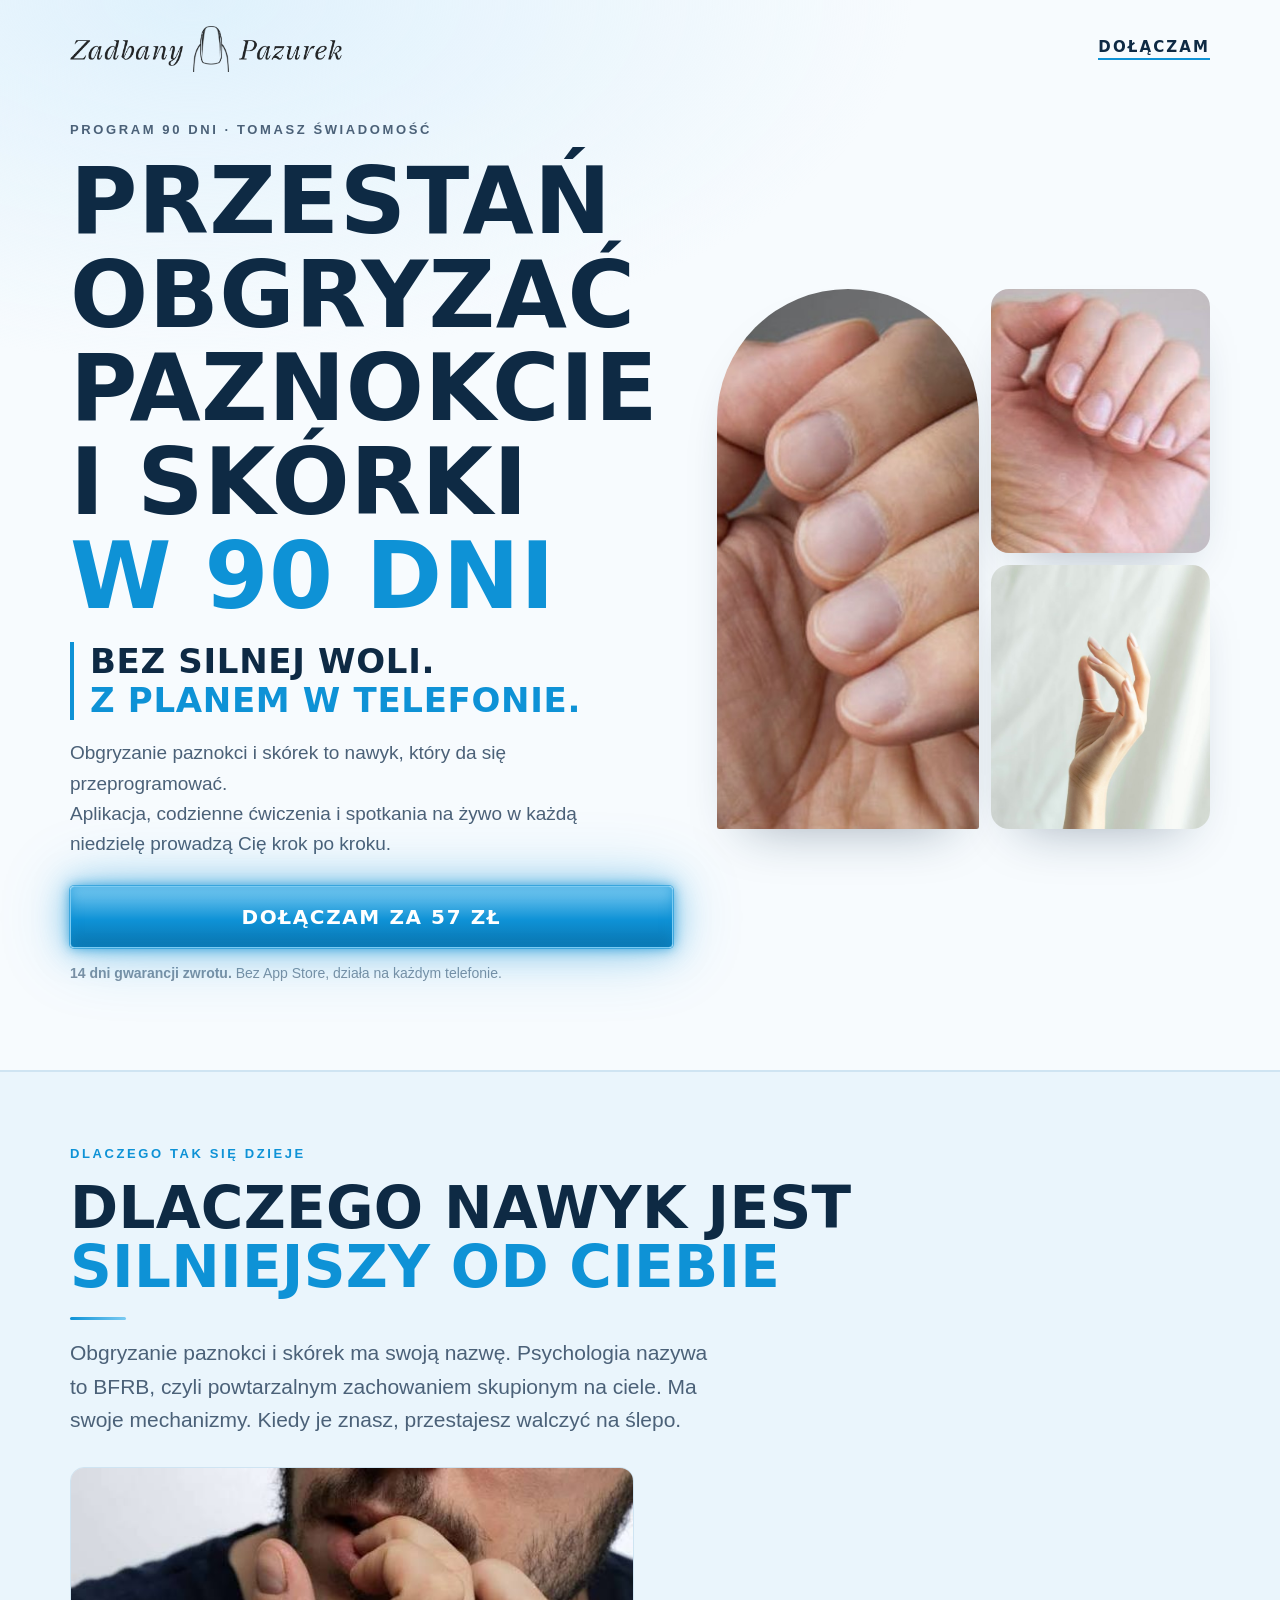
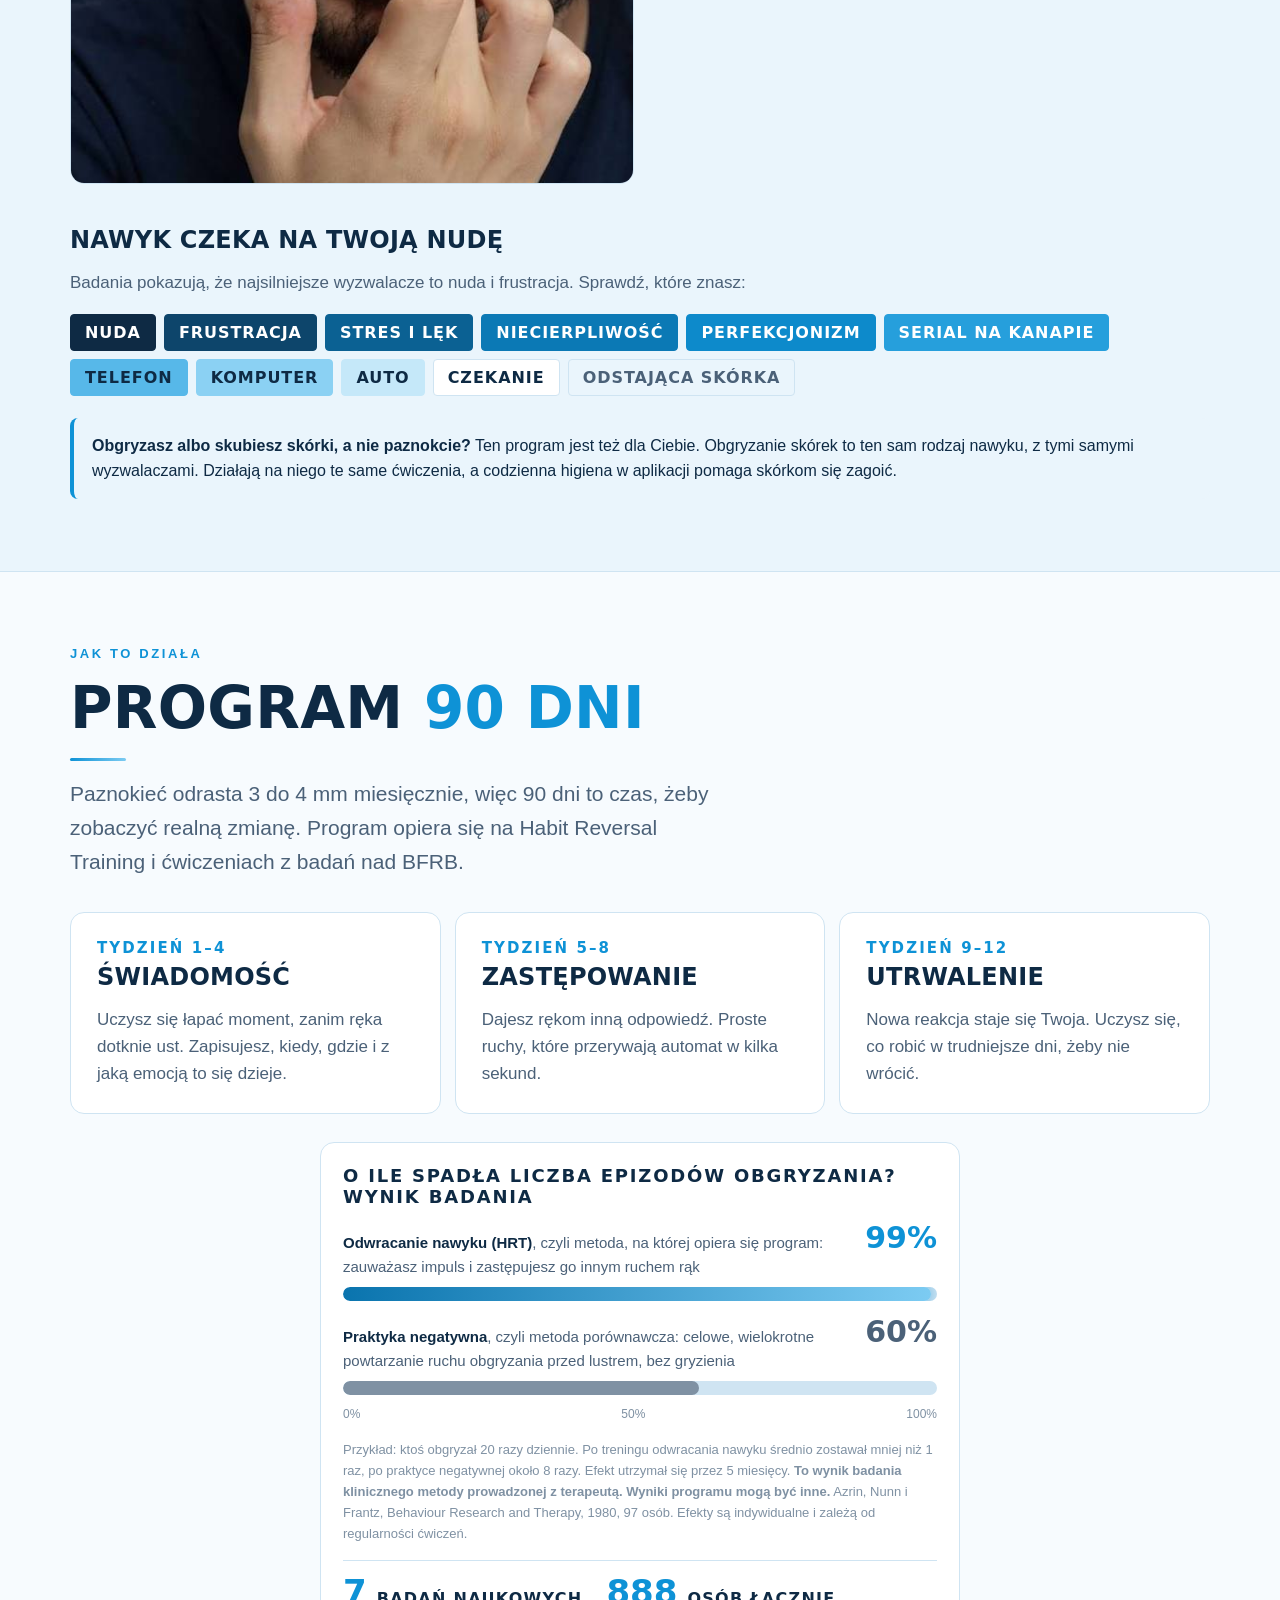
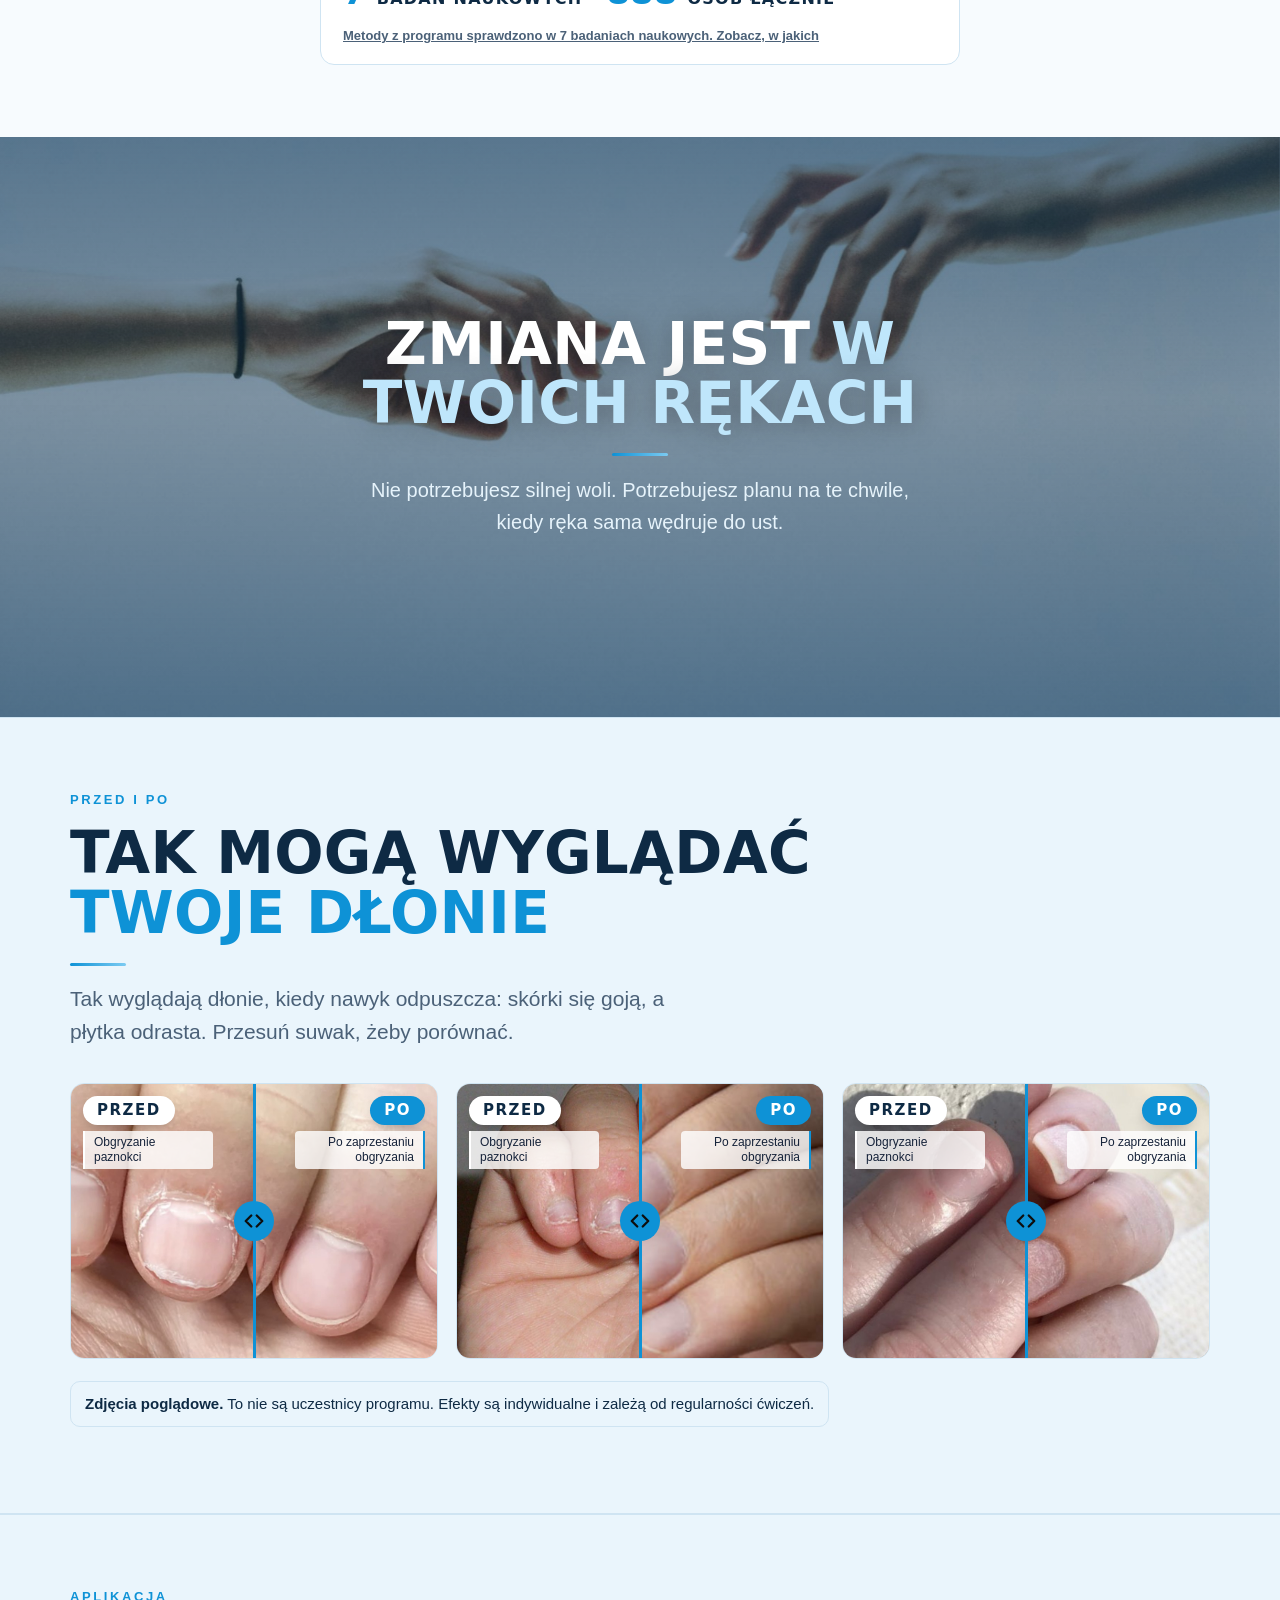
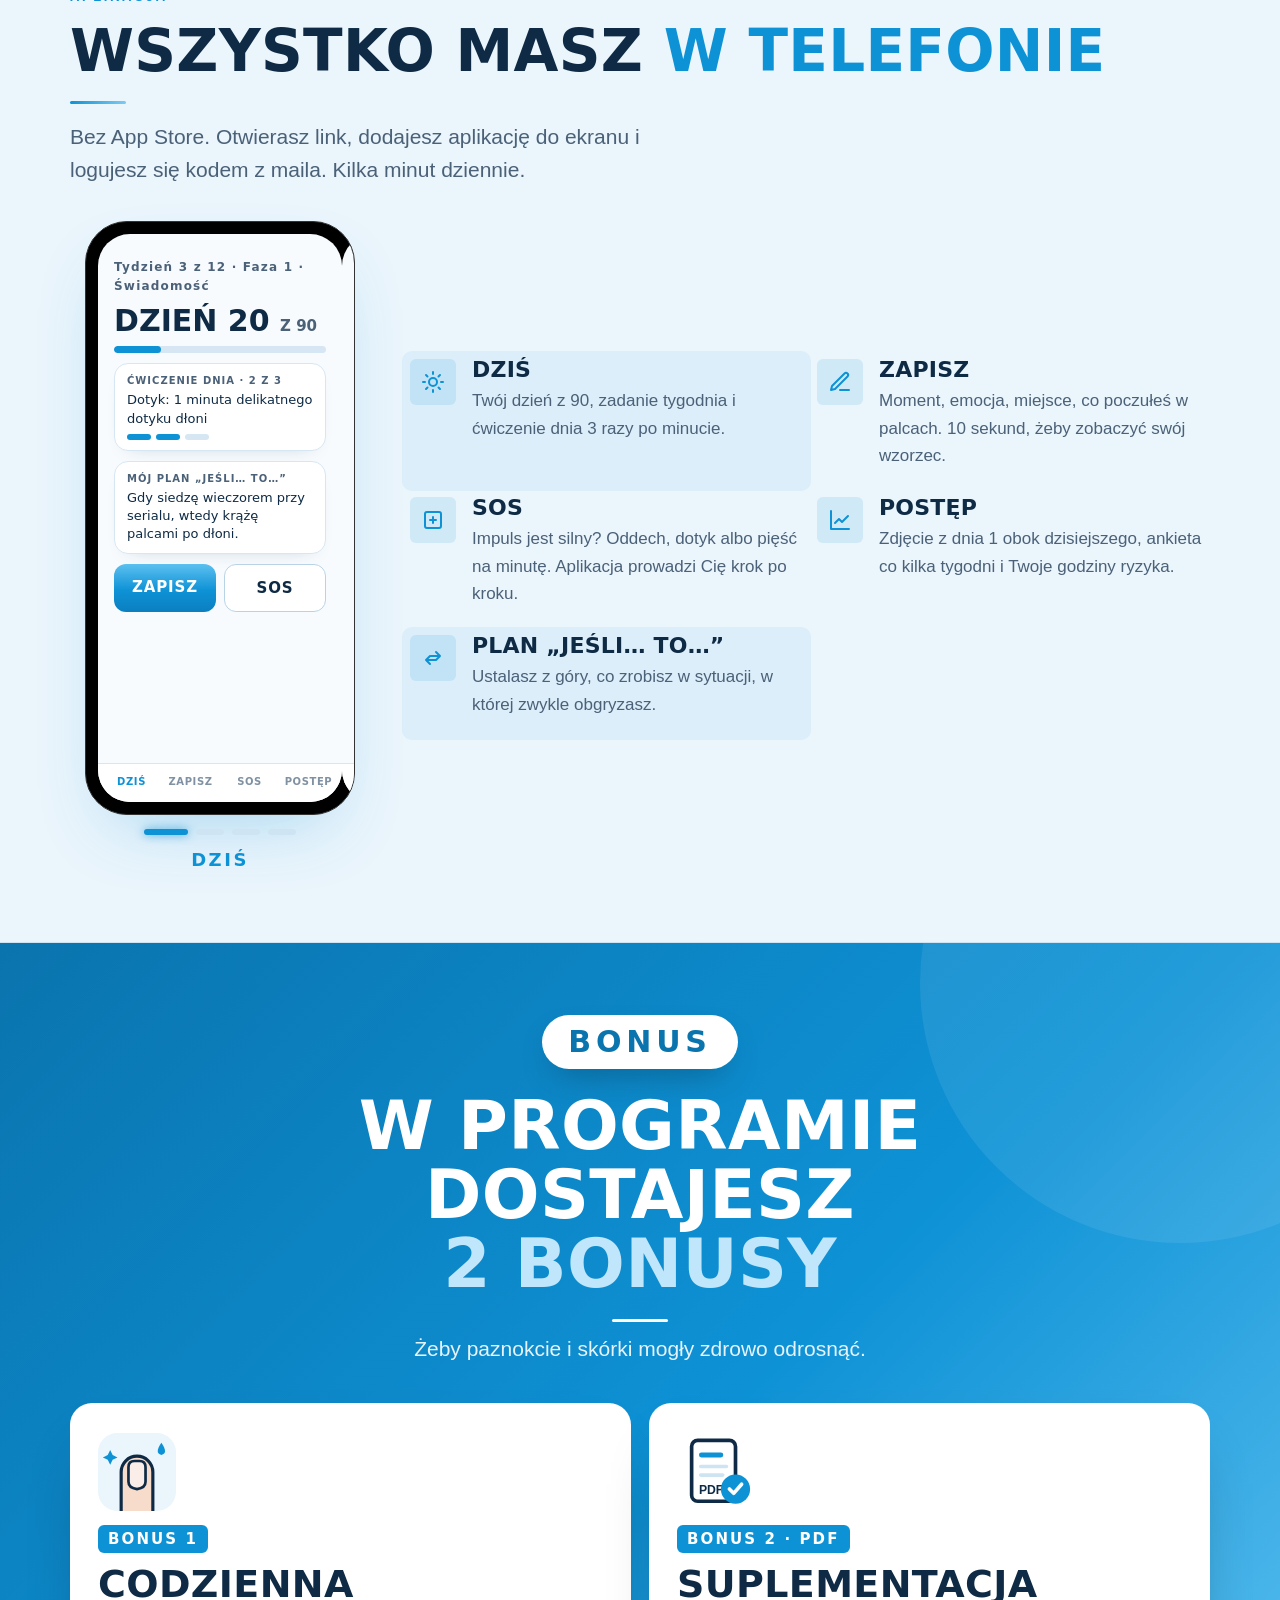
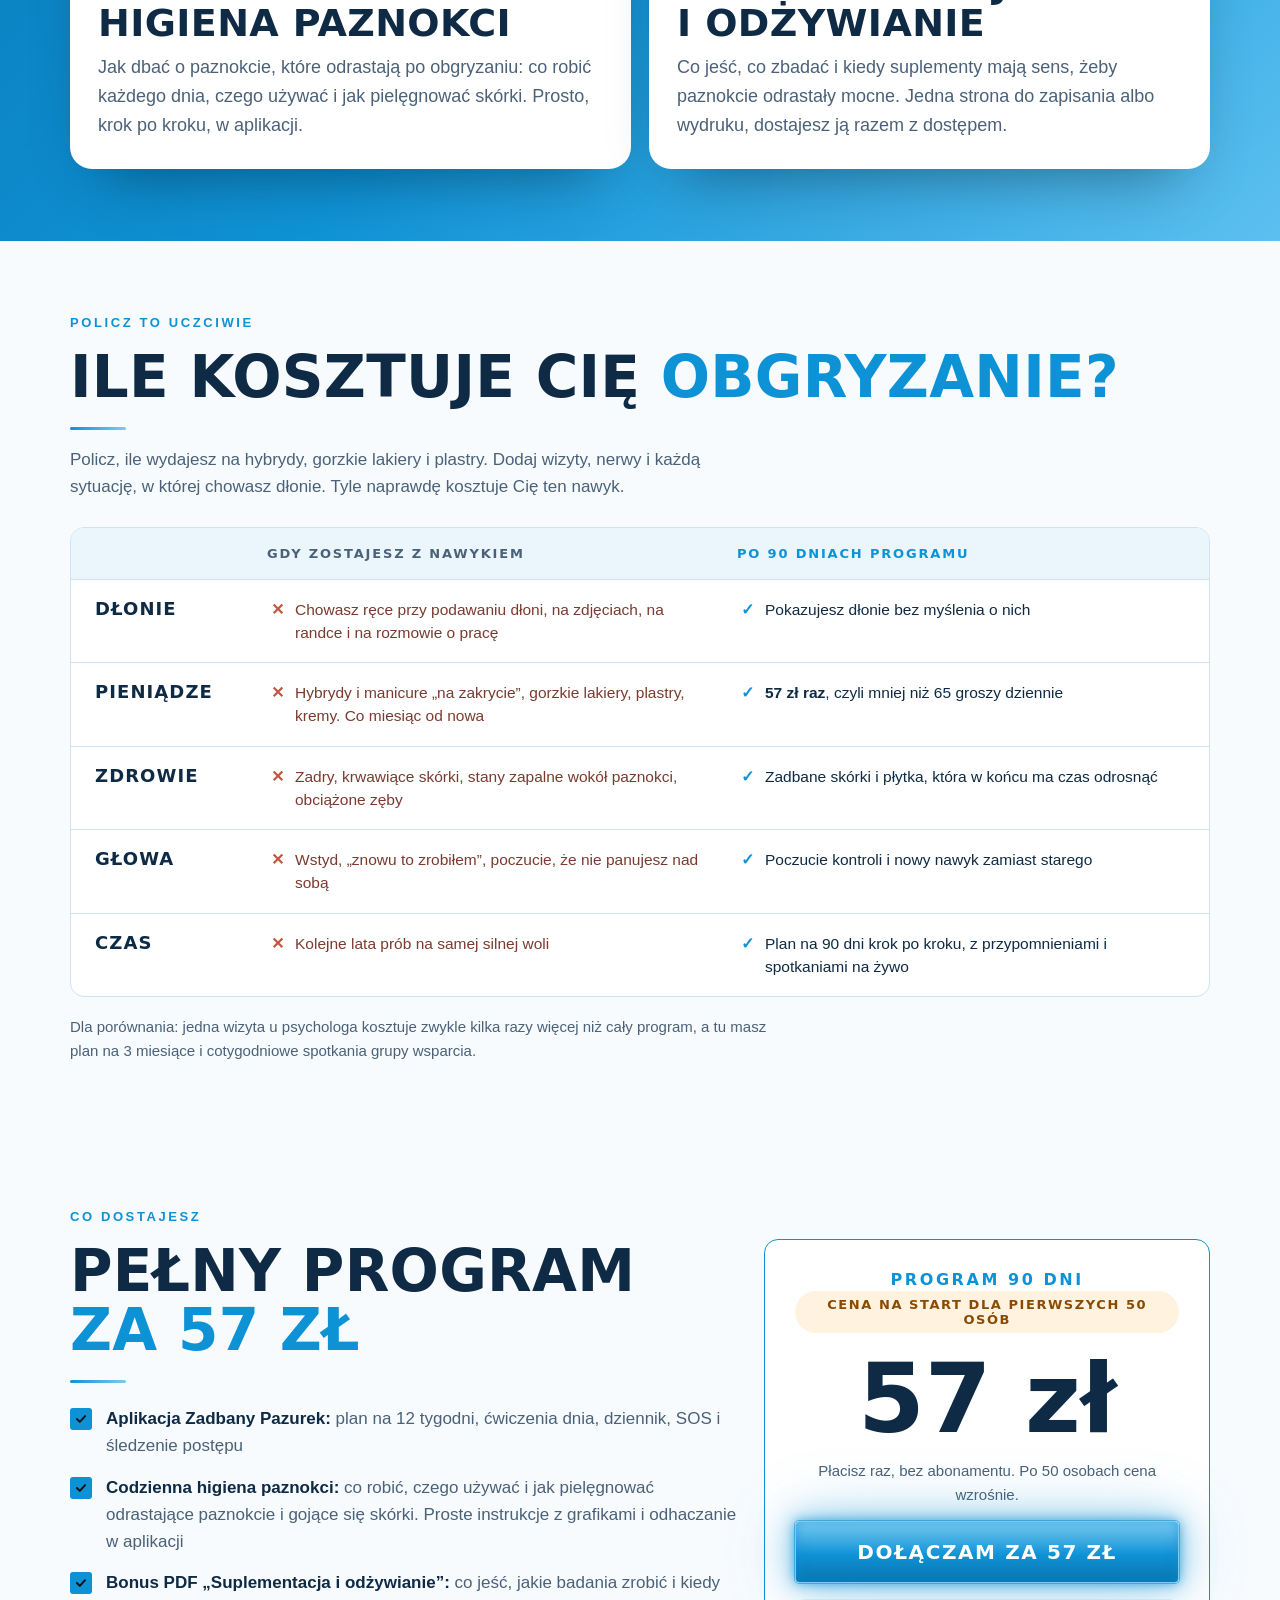
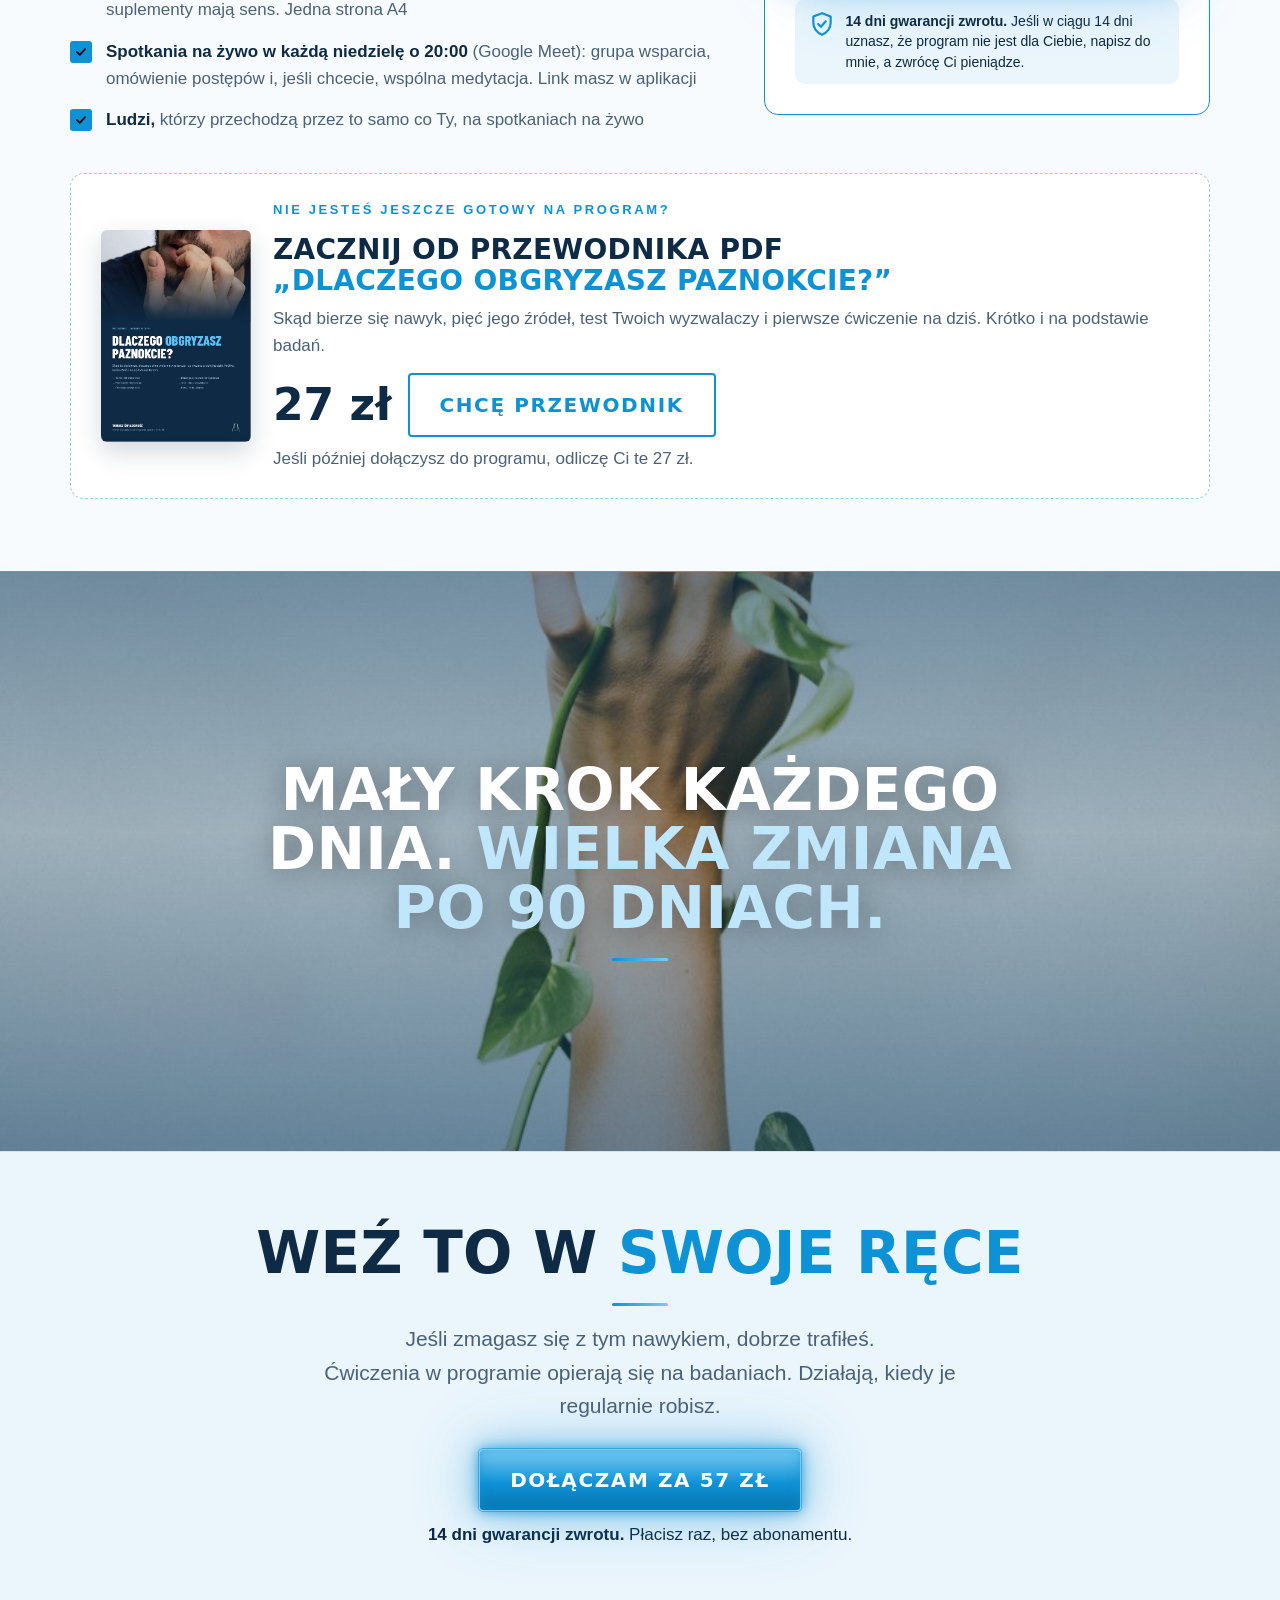
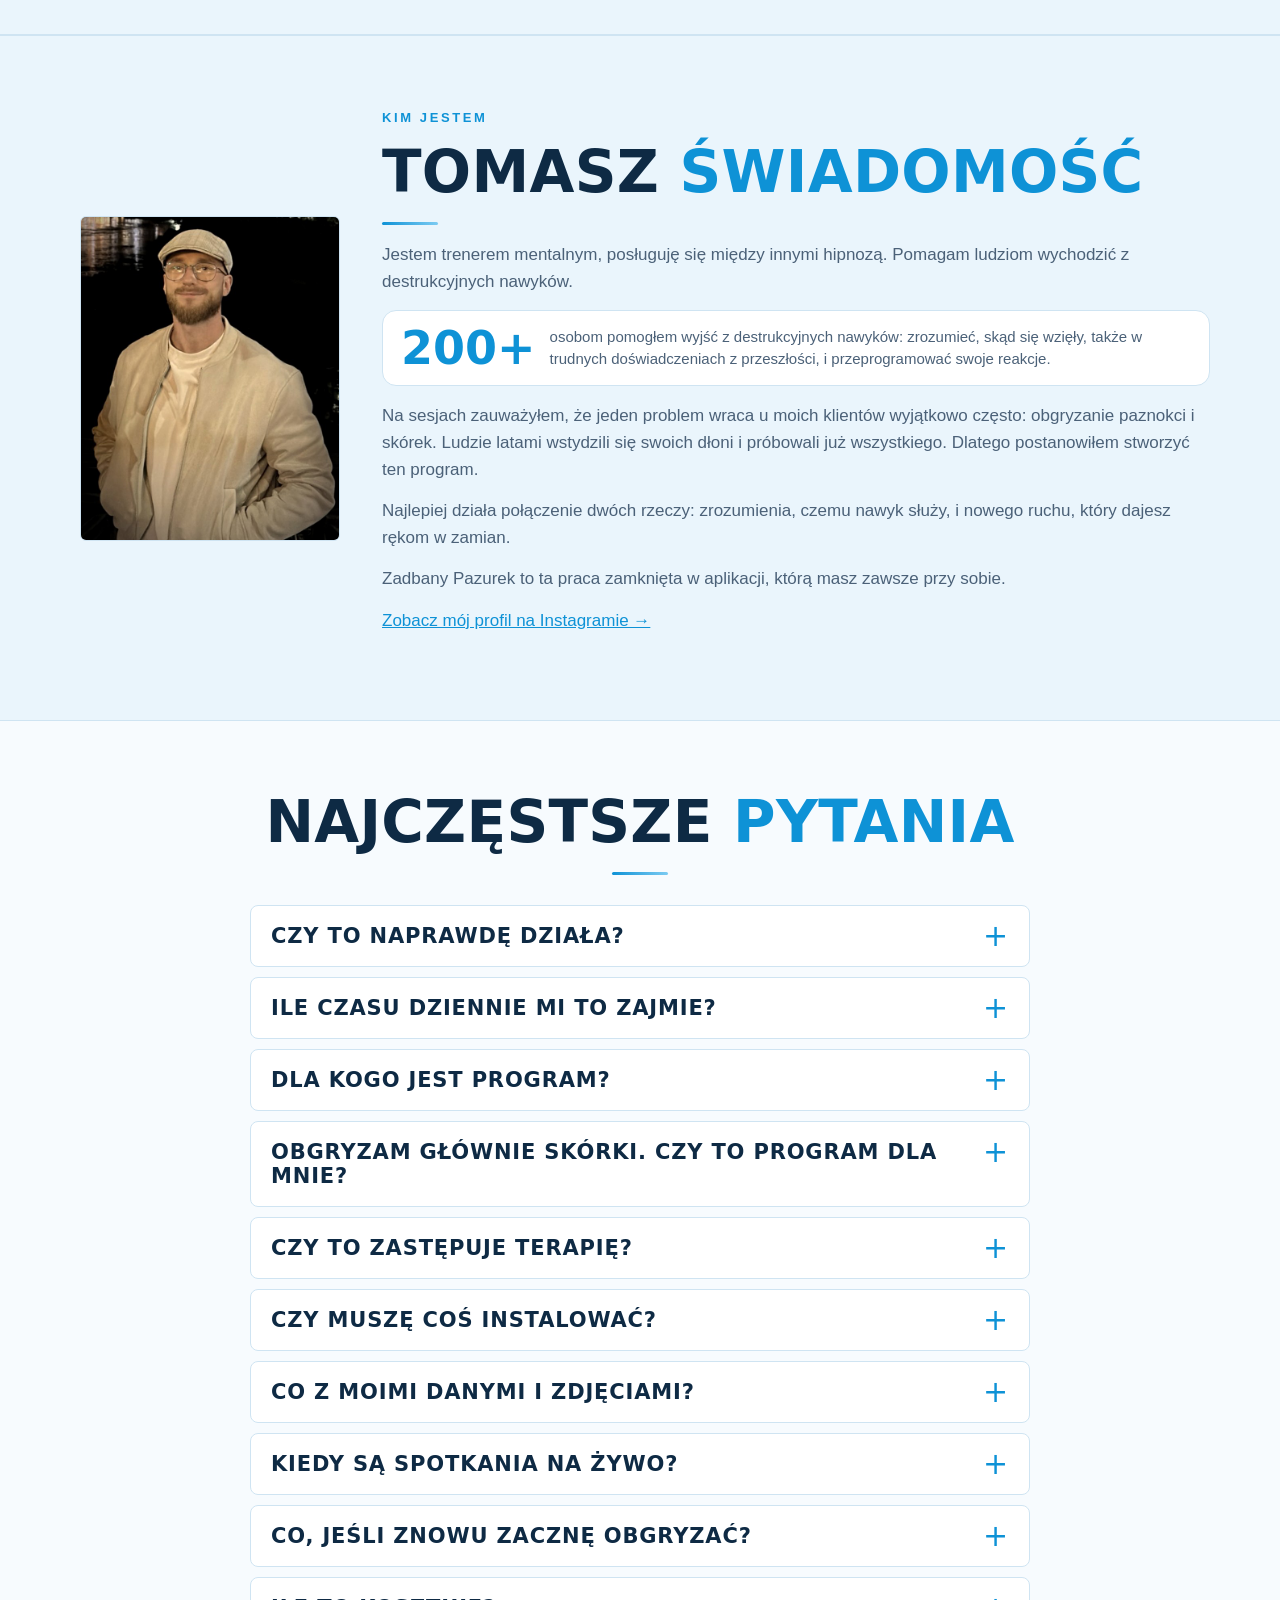
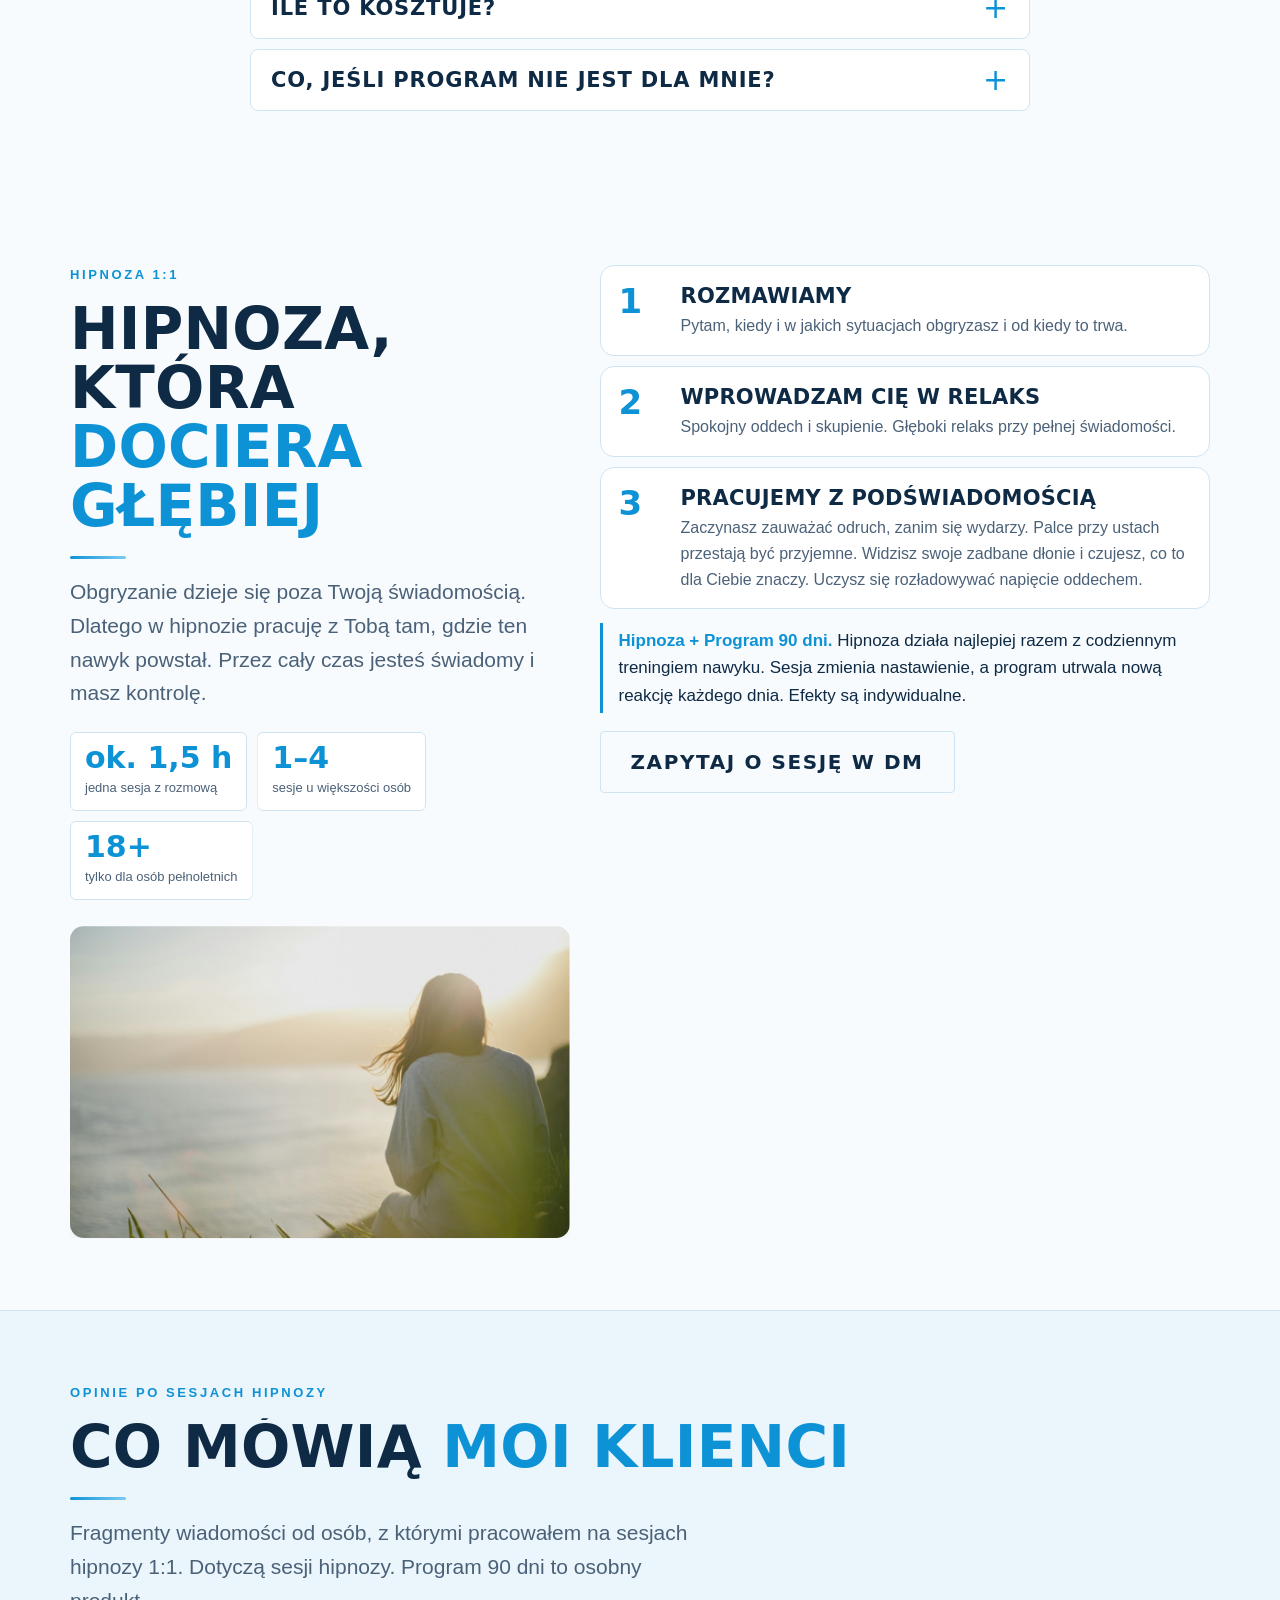
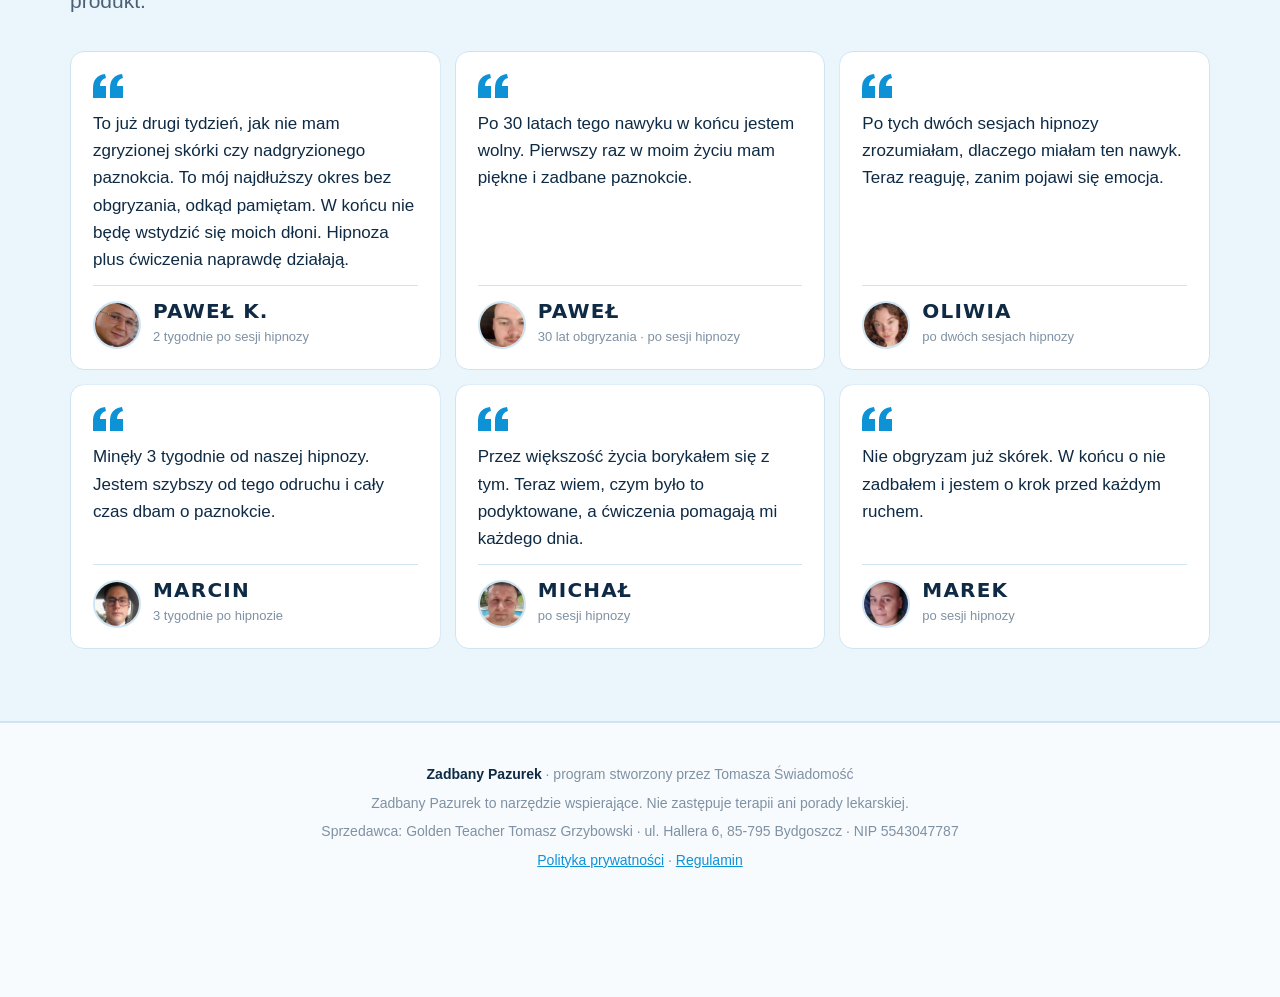
==== commit 93c83c40: "Add files via upload" ====
--- a/index.html
+++ b/index.html
@@ -660,43 +660,17 @@
           <label><input type="radio" name="oferta" value="program" checked> <span>Program 90 dni, 57 zł<small>Aplikacja, plan na każdy dzień, spotkania na żywo</small></span></label>
           <label><input type="radio" name="oferta" value="przewodnik"> <span>Przewodnik PDF, 27 zł<small>„Dlaczego obgryzasz paznokcie?”, wysyłam mailem</small></span></label>
         </div>
-        <label for="imie">Imię</label>
-        <input type="text" id="imie" name="imie" autocomplete="given-name" maxlength="80" required>
+        <label for="profil">Twoja nazwa na Instagramie, TikToku lub Facebooku</label>
+        <input type="text" id="profil" name="profil" placeholder="@twojprofil" maxlength="80" autocomplete="nickname" required>
 
         <label for="email">E-mail</label>
         <input type="email" id="email" name="email" autocomplete="email" maxlength="200" required>
 
-        <label for="telefon">Numer telefonu <span class="opt">(opcjonalnie, tak szybciej się skontaktuję)</span></label>
-        <input type="tel" id="telefon" name="telefon" autocomplete="tel" maxlength="30" placeholder="np. 600 100 200">
-
-        <label for="profil">Nazwa profilu na Instagramie lub TikToku <span class="opt">(opcjonalnie)</span></label>
-        <input type="text" id="profil" name="profil" placeholder="@twojprofil" maxlength="200">
-
-        <label for="co_obgryza">Co obgryzasz?</label>
-        <select id="co_obgryza" name="co_obgryza" required>
-          <option value="">Wybierz</option>
-          <option value="paznokcie">Paznokcie</option>
-          <option value="skorki">Skórki</option>
-          <option value="oba">Paznokcie i skórki</option>
-        </select>
-
-        <label for="jak_dlugo">Od jak dawna?</label>
-        <select id="jak_dlugo" name="jak_dlugo" required>
-          <option value="">Wybierz</option>
-          <option>Mniej niż rok</option>
-          <option>1 do 5 lat</option>
-          <option>Ponad 5 lat</option>
-          <option>Od dzieciństwa</option>
-        </select>
-
-        <label for="wiadomosc">Co najbardziej chcesz zmienić? <span class="opt">(opcjonalnie)</span></label>
-        <textarea id="wiadomosc" name="wiadomosc" maxlength="600" placeholder="Np. chcę mieć dłonie, których się nie wstydzę"></textarea>
-
         <div class="hp" aria-hidden="true"><label>Firma<input type="text" name="firma" tabindex="-1" autocomplete="off"></label></div>
 
         <label class="tick"><input type="checkbox" id="wiek16" required> <span>Mam ukończone 16 lat.</span></label>
         <label class="tick hidden" id="regBox"><input type="checkbox" id="regulamin"> <span>Akceptuję <a id="terms2" href="#" target="_blank" rel="noopener">regulamin</a> i chcę dostać dostęp do programu od razu po płatności. Wiem, że mam 14 dni na zwrot pieniędzy, jeśli program nie jest dla mnie.</span></label>
-        <label class="tick"><input type="checkbox" id="zgoda" required> <span>Zgadzam się na przetwarzanie podanych danych, w tym informacji o moim nawyku, w celu zapisu do programu Zadbany Pazurek. Administratorem jest Golden Teacher Tomasz Grzybowski (Tomasz Świadomość). Mogę wycofać zgodę w każdej chwili. Szczegóły w <a id="privacy" href="#" target="_blank" rel="noopener">polityce prywatności</a>.</span></label>
+        <label class="tick"><input type="checkbox" id="zgoda" required> <span>Zgadzam się na przetwarzanie podanych danych w celu zapisu do programu Zadbany Pazurek. Administratorem jest Golden Teacher Tomasz Grzybowski (Tomasz Świadomość). Mogę wycofać zgodę w każdej chwili. Szczegóły w <a id="privacy" href="#" target="_blank" rel="noopener">polityce prywatności</a>.</span></label>
 
         <p class="fine" id="talkNote" style="margin:4px 0 0">Po wysłaniu zgłoszenia odezwę się do Ciebie osobiście, zwykle w ciągu 24 godzin. Porozmawiamy chwilę, a płatność <span id="talkPrice">57 zł</span> (BLIK lub przelew) ustalimy dopiero wtedy. <span id="talkWhat">Dostęp do aplikacji dostaniesz zaraz po płatności.</span></p>
         <button class="btn" type="submit" id="send" style="width:100%;margin-top:6px">Dołączam za 57 zł</button>
@@ -705,7 +679,7 @@
       <div class="done hidden" id="done">
         <div class="big">Gotowe</div>
         <h3 id="doneTitle">Dzięki! Jesteś na liście.</h3>
-        <p id="doneText">Odezwę się do Ciebie osobiście, zwykle w ciągu 24 godzin: telefonicznie, w DM albo mailem. Jeśli piszę mailem, zajrzyj też do folderu Oferty lub Spam.</p>
+        <p id="doneText">Odezwę się do Ciebie osobiście, zwykle w ciągu 24 godzin: w DM albo mailem. Jeśli piszę mailem, zajrzyj też do folderu Oferty lub Spam.</p>
       </div>
     </div>
   </div>
@@ -939,7 +913,7 @@
     formBox.classList.remove("hidden"); joinCta.classList.add("hidden");
     formBox.setAttribute("data-anim-done", "1"); formBox.classList.add("an-in", "an-done");
     track("dolaczam");
-    setTimeout(function(){ formBox.scrollIntoView({ behavior: "smooth", block: "start" }); if (focus) try { document.getElementById("imie").focus({ preventScroll: true }); } catch (e) {} }, 30);
+    setTimeout(function(){ formBox.scrollIntoView({ behavior: "smooth", block: "start" }); if (focus) try { document.getElementById("profil").focus({ preventScroll: true }); } catch (e) {} }, 30);
   }
   [].forEach.call(document.querySelectorAll('a[href="#zapis"]'), function(a){
     a.addEventListener("click", function(e){ e.preventDefault(); openForm(true, a.getAttribute("data-oferta") || "program"); });
@@ -974,23 +948,16 @@
     var f = form.elements;
     if (f.firma.value) { success("", false); return; } // bot
     var data = {
-      imie: f.imie.value.trim(),
+      imie: f.profil.value.trim().replace(/^@+/, ""),
       email: f.email.value.trim().toLowerCase(),
-      profil: f.profil.value.trim() || null,
-      telefon: f.telefon.value.trim() || undefined,
+      profil: f.profil.value.trim(),
       oferta: (form.querySelector('input[name="oferta"]:checked') || {}).value || "program",
-      jak_dlugo: f.jak_dlugo.value,
-      co_obgryza: f.co_obgryza.value,
-      wiadomosc: f.wiadomosc.value.trim() || null,
       wiek16: document.getElementById("wiek16").checked,
       zgoda: document.getElementById("zgoda").checked,
       zrodlo: zrodlo
     };
-    if (!data.imie) return err("Wpisz swoje imię.");
+    if (!data.imie) return err("Wpisz swoją nazwę z Instagrama, TikToka lub Facebooka.");
     if (!/^[^@\s]+@[^@\s]+\.[^@\s]+$/.test(data.email)) return err("Sprawdź adres e-mail.");
-    if (data.telefon && !/^[+0-9 ()-]{7,30}$/.test(data.telefon)) return err("Sprawdź numer telefonu (same cyfry, może być + na początku).");
-    if (!data.co_obgryza) return err("Zaznacz, co obgryzasz.");
-    if (!data.jak_dlugo) return err("Zaznacz, od jak dawna to robisz.");
     if (!data.wiek16) return err("Program jest dla osób od 16 lat.");
     if (!data.zgoda) return err("Zaznacz zgodę na przetwarzanie danych.");
 
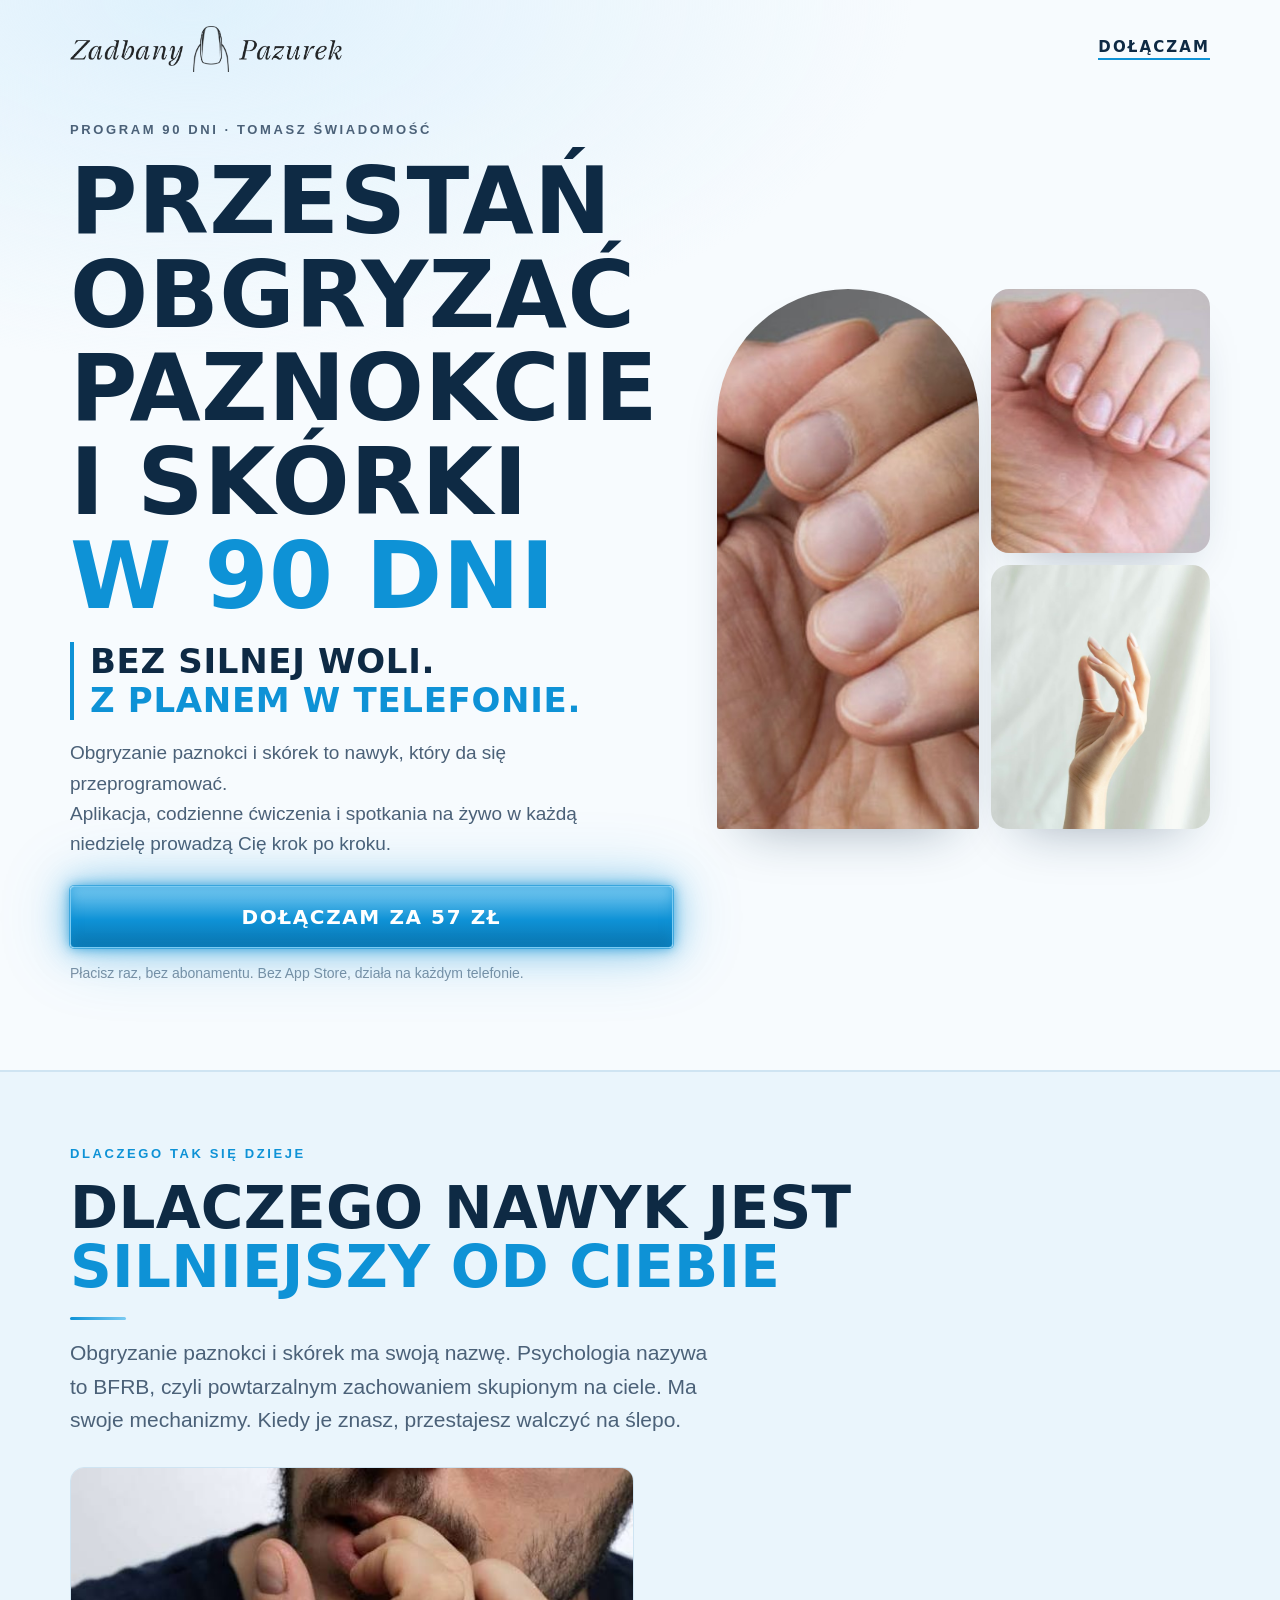
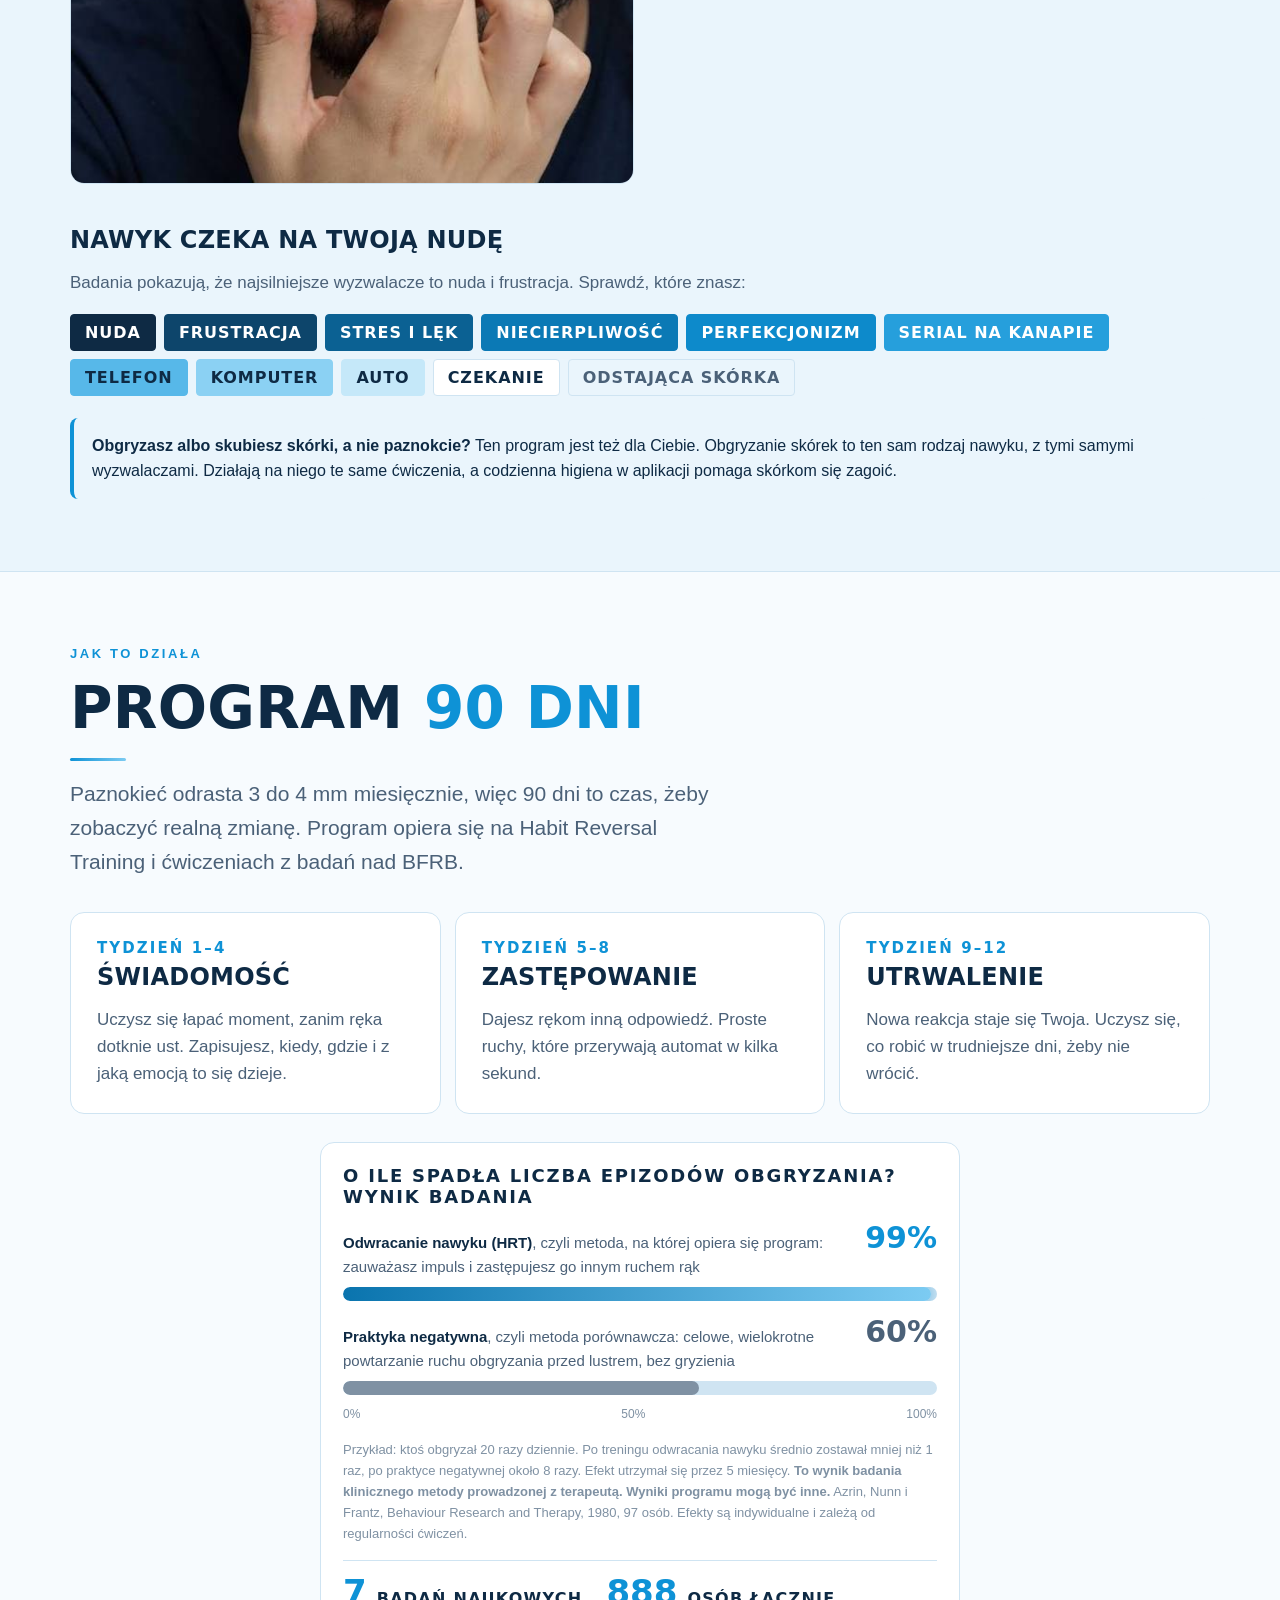
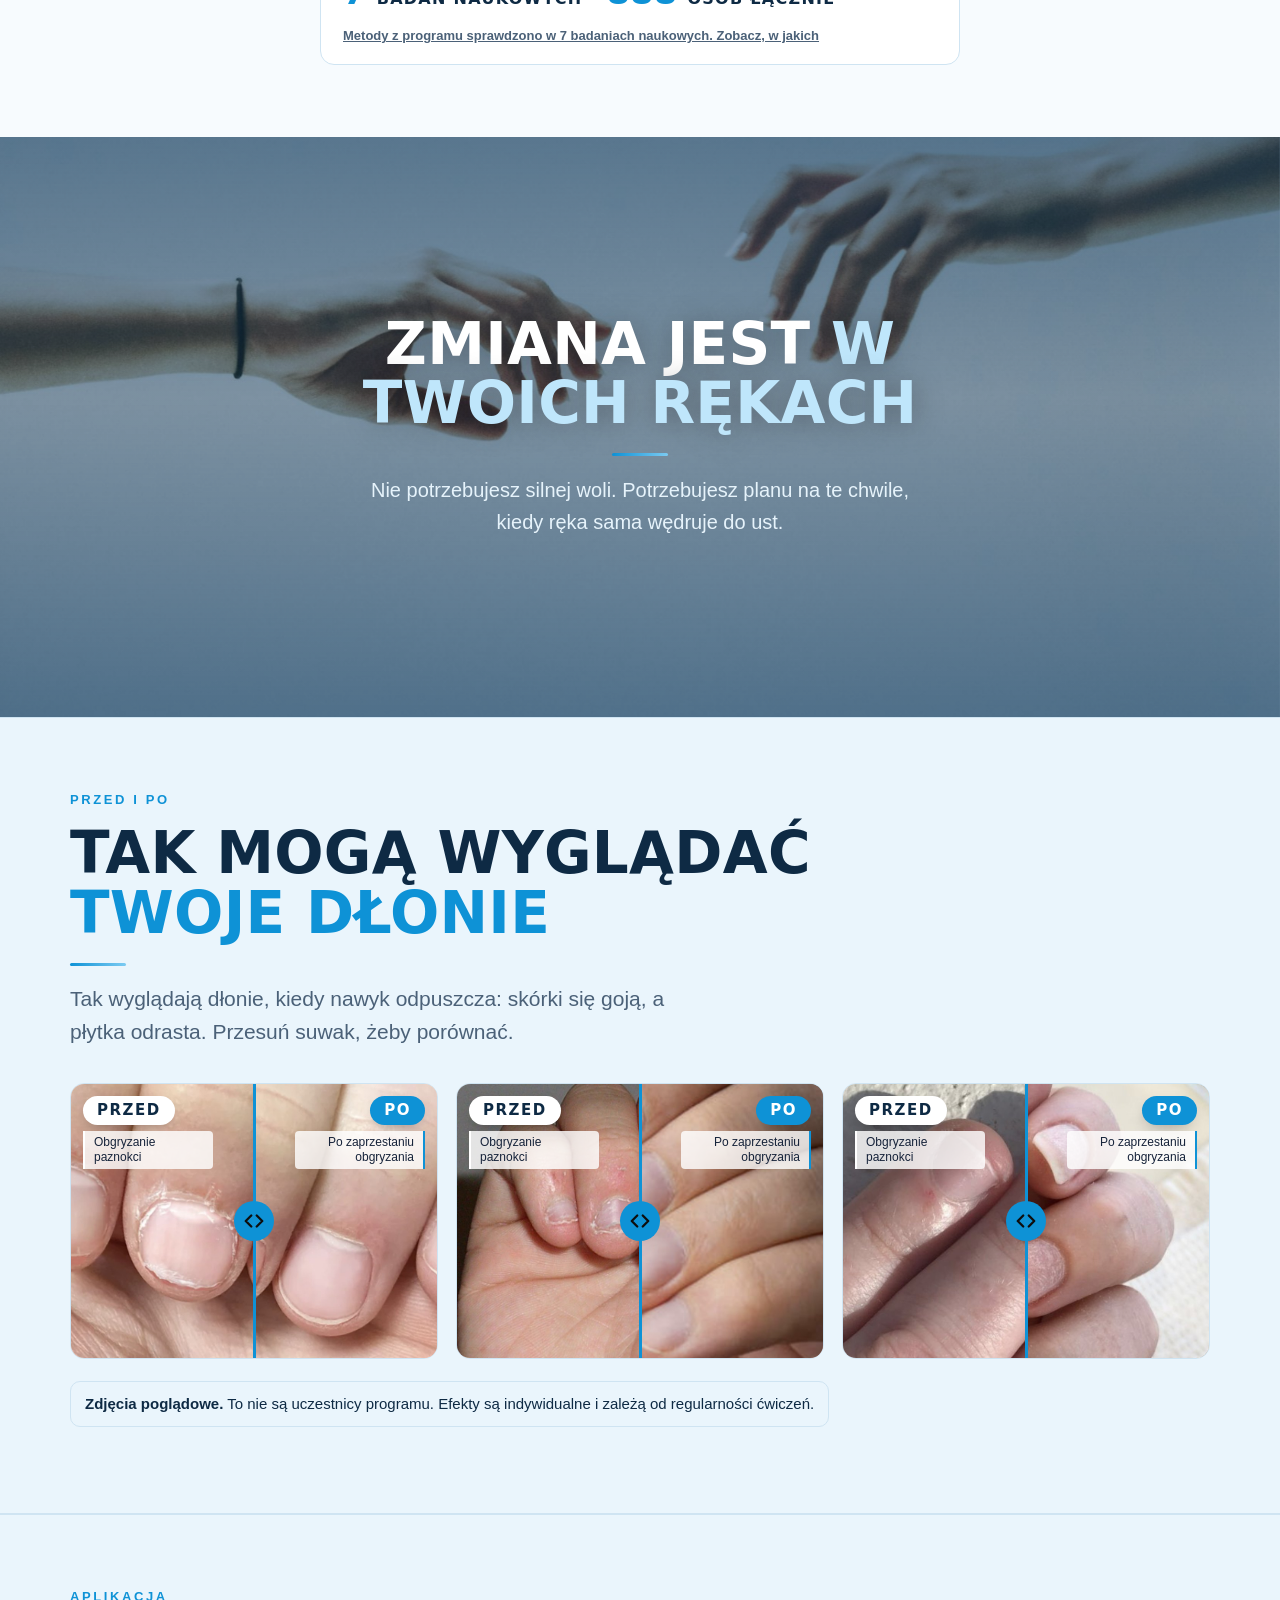
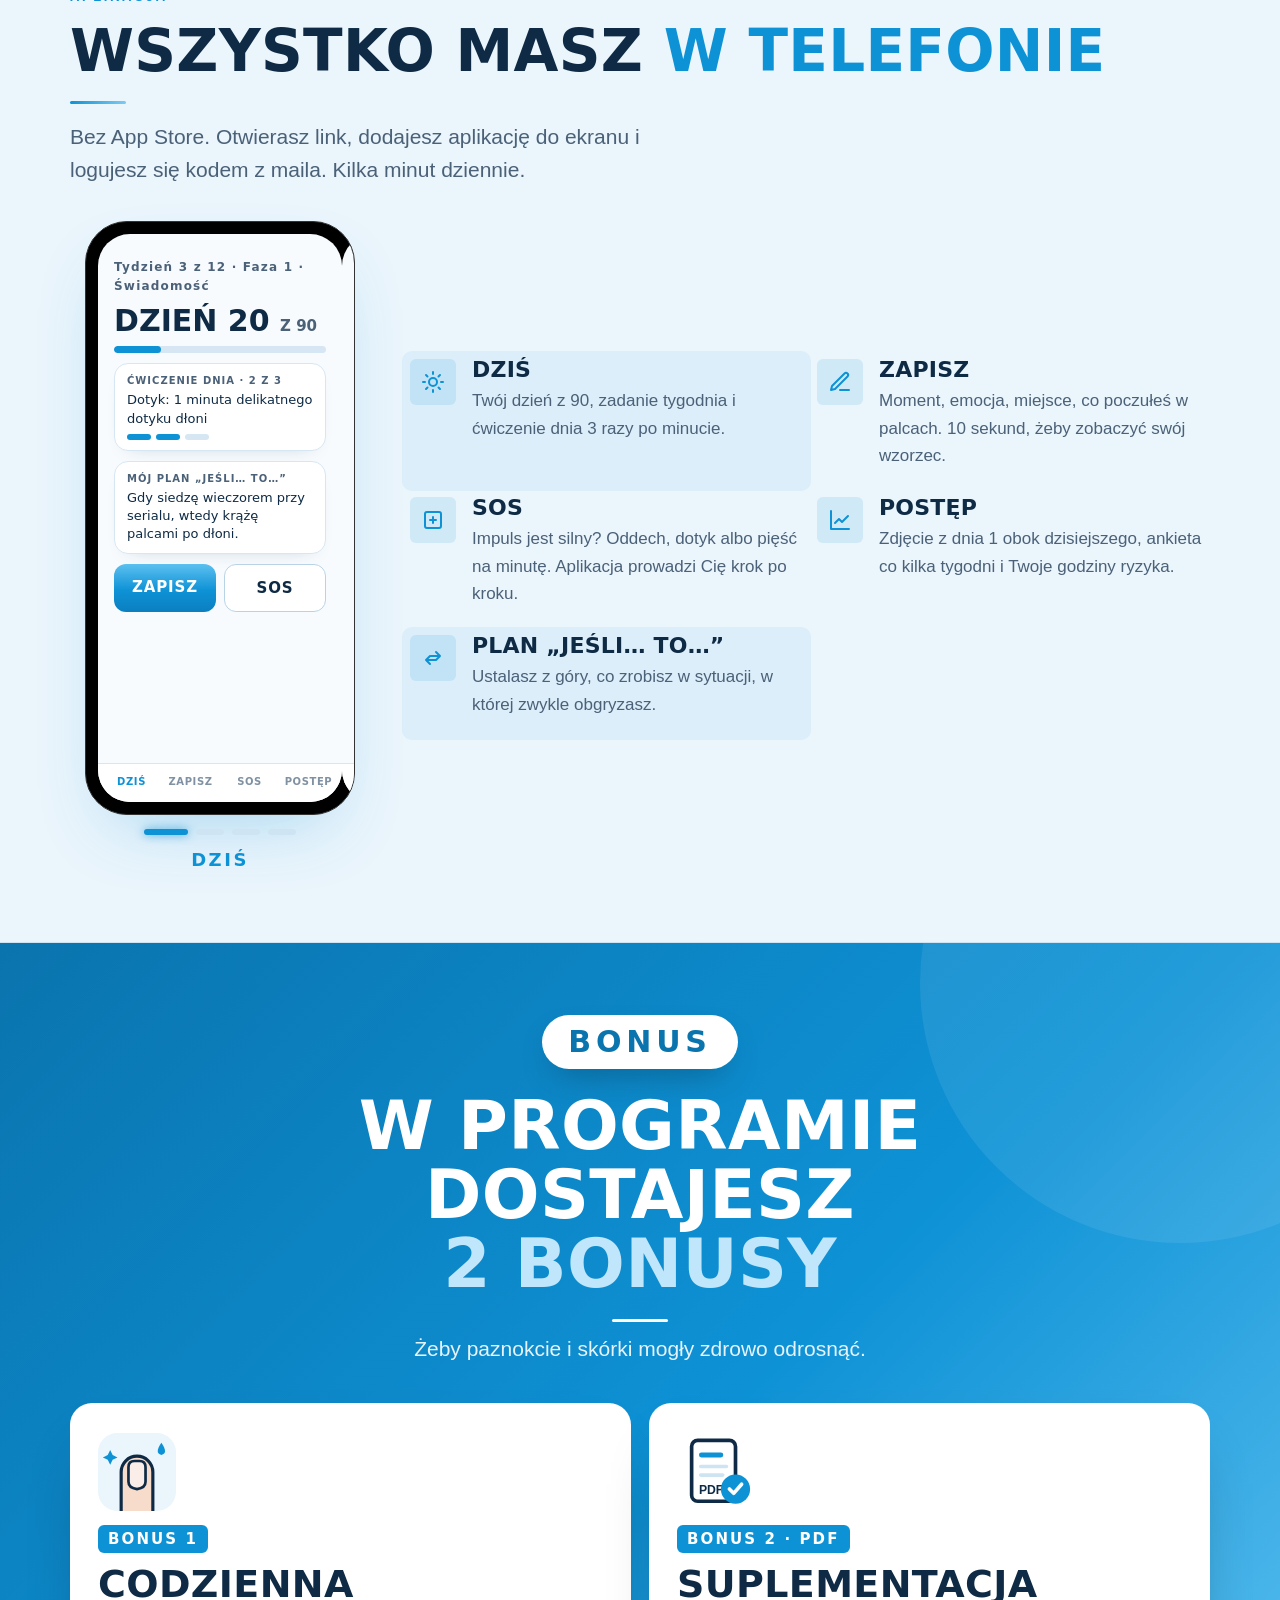
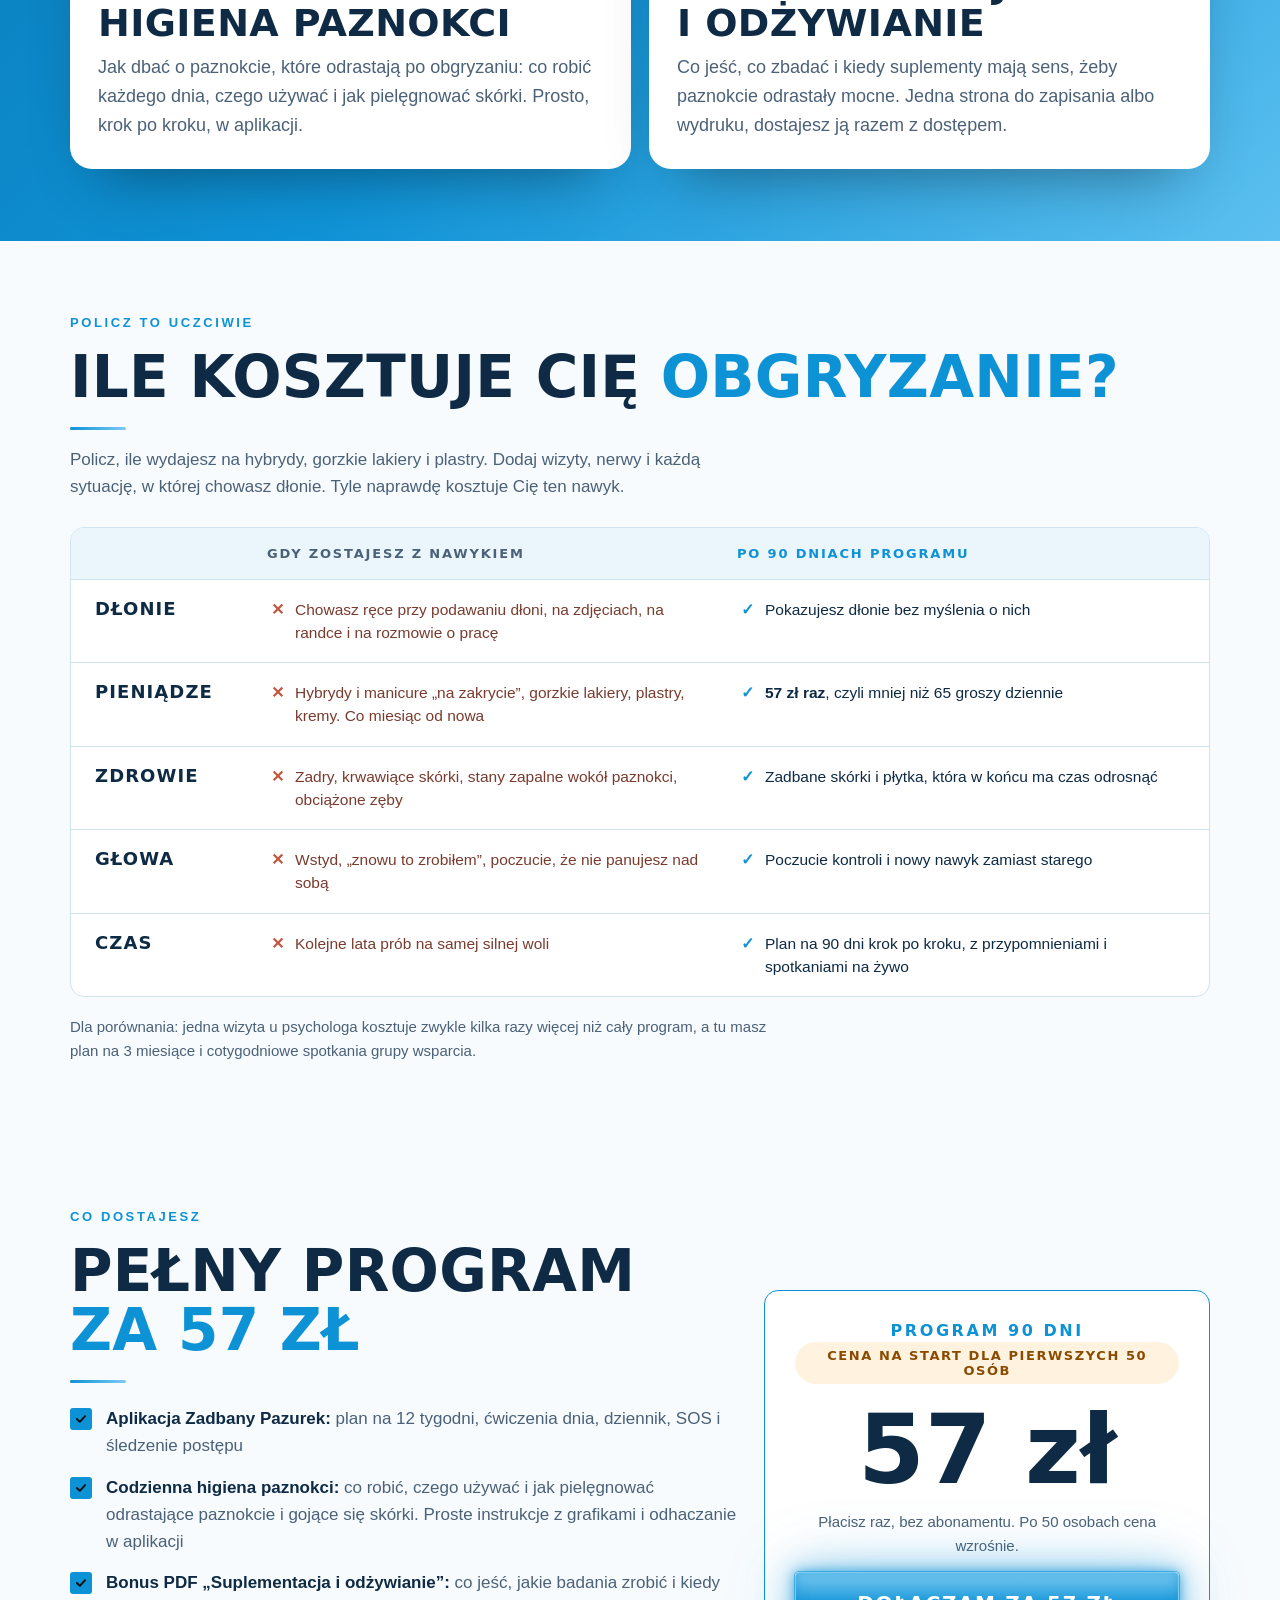
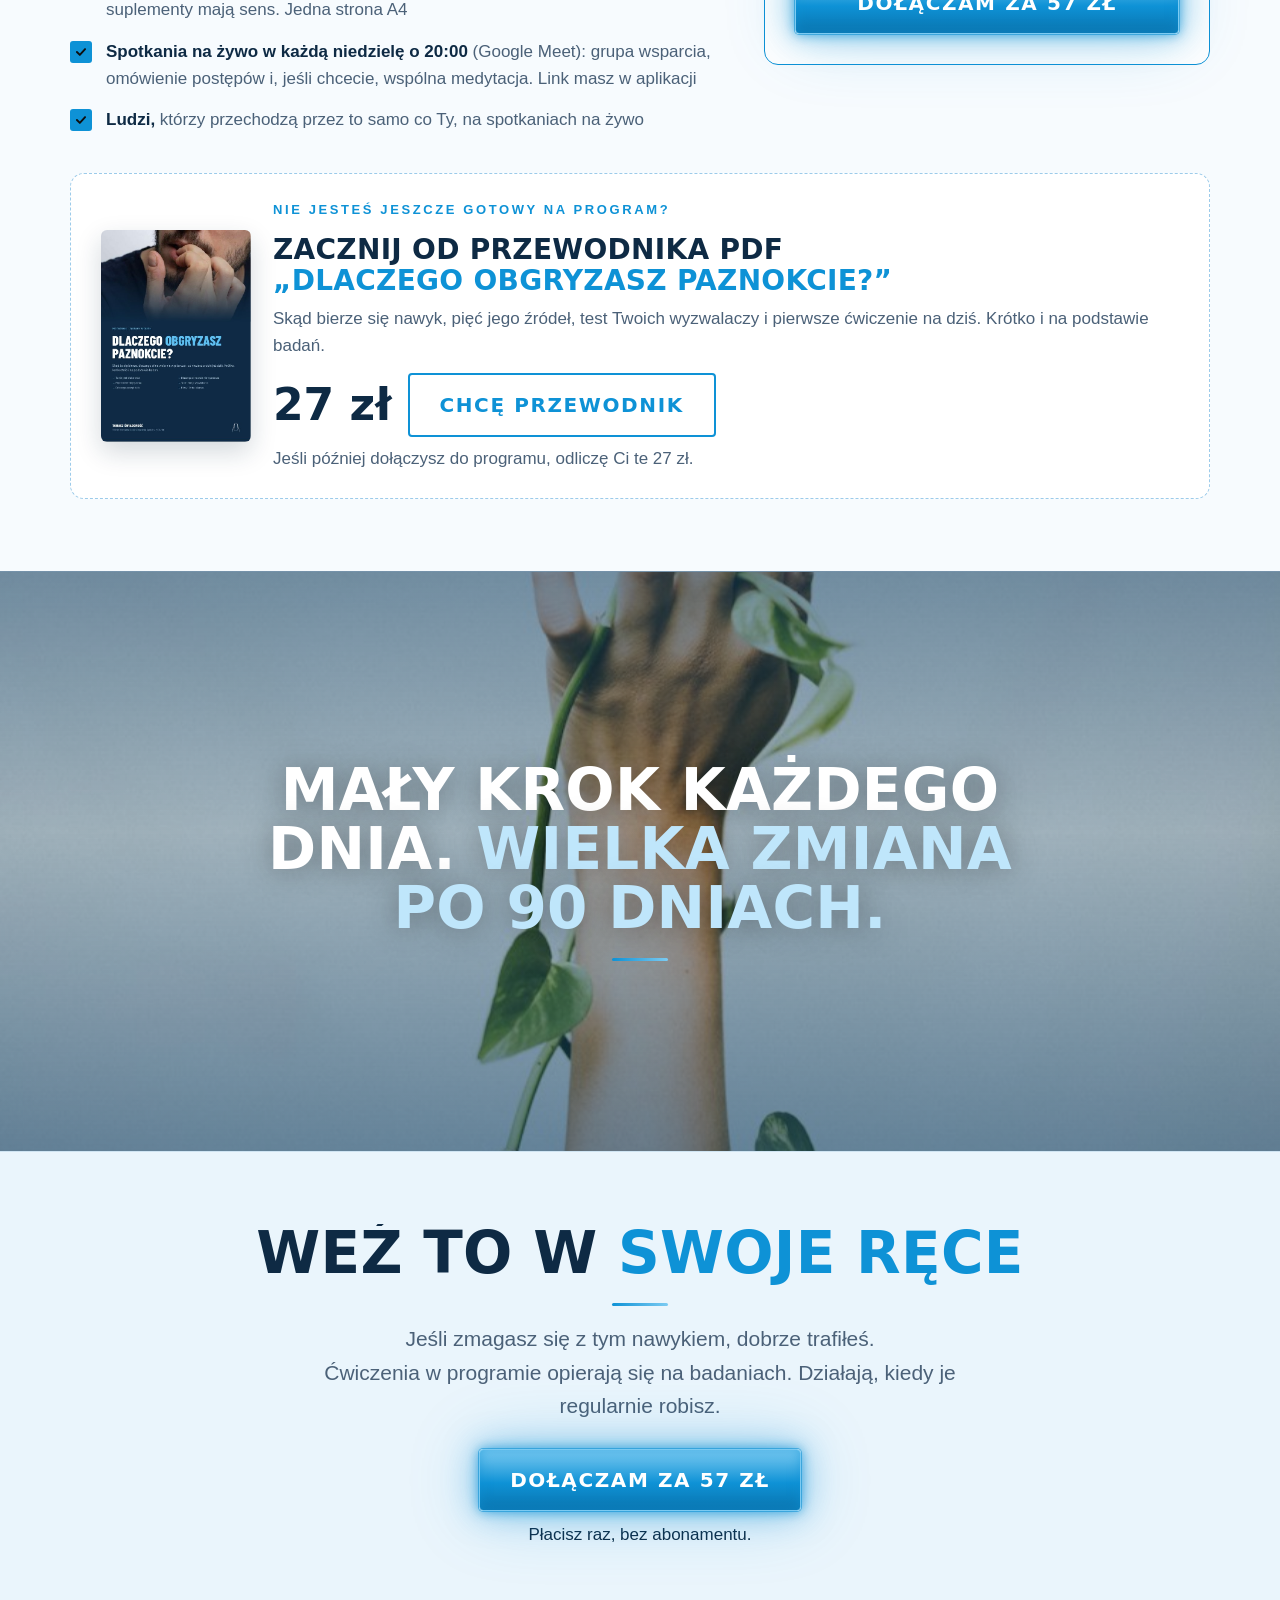
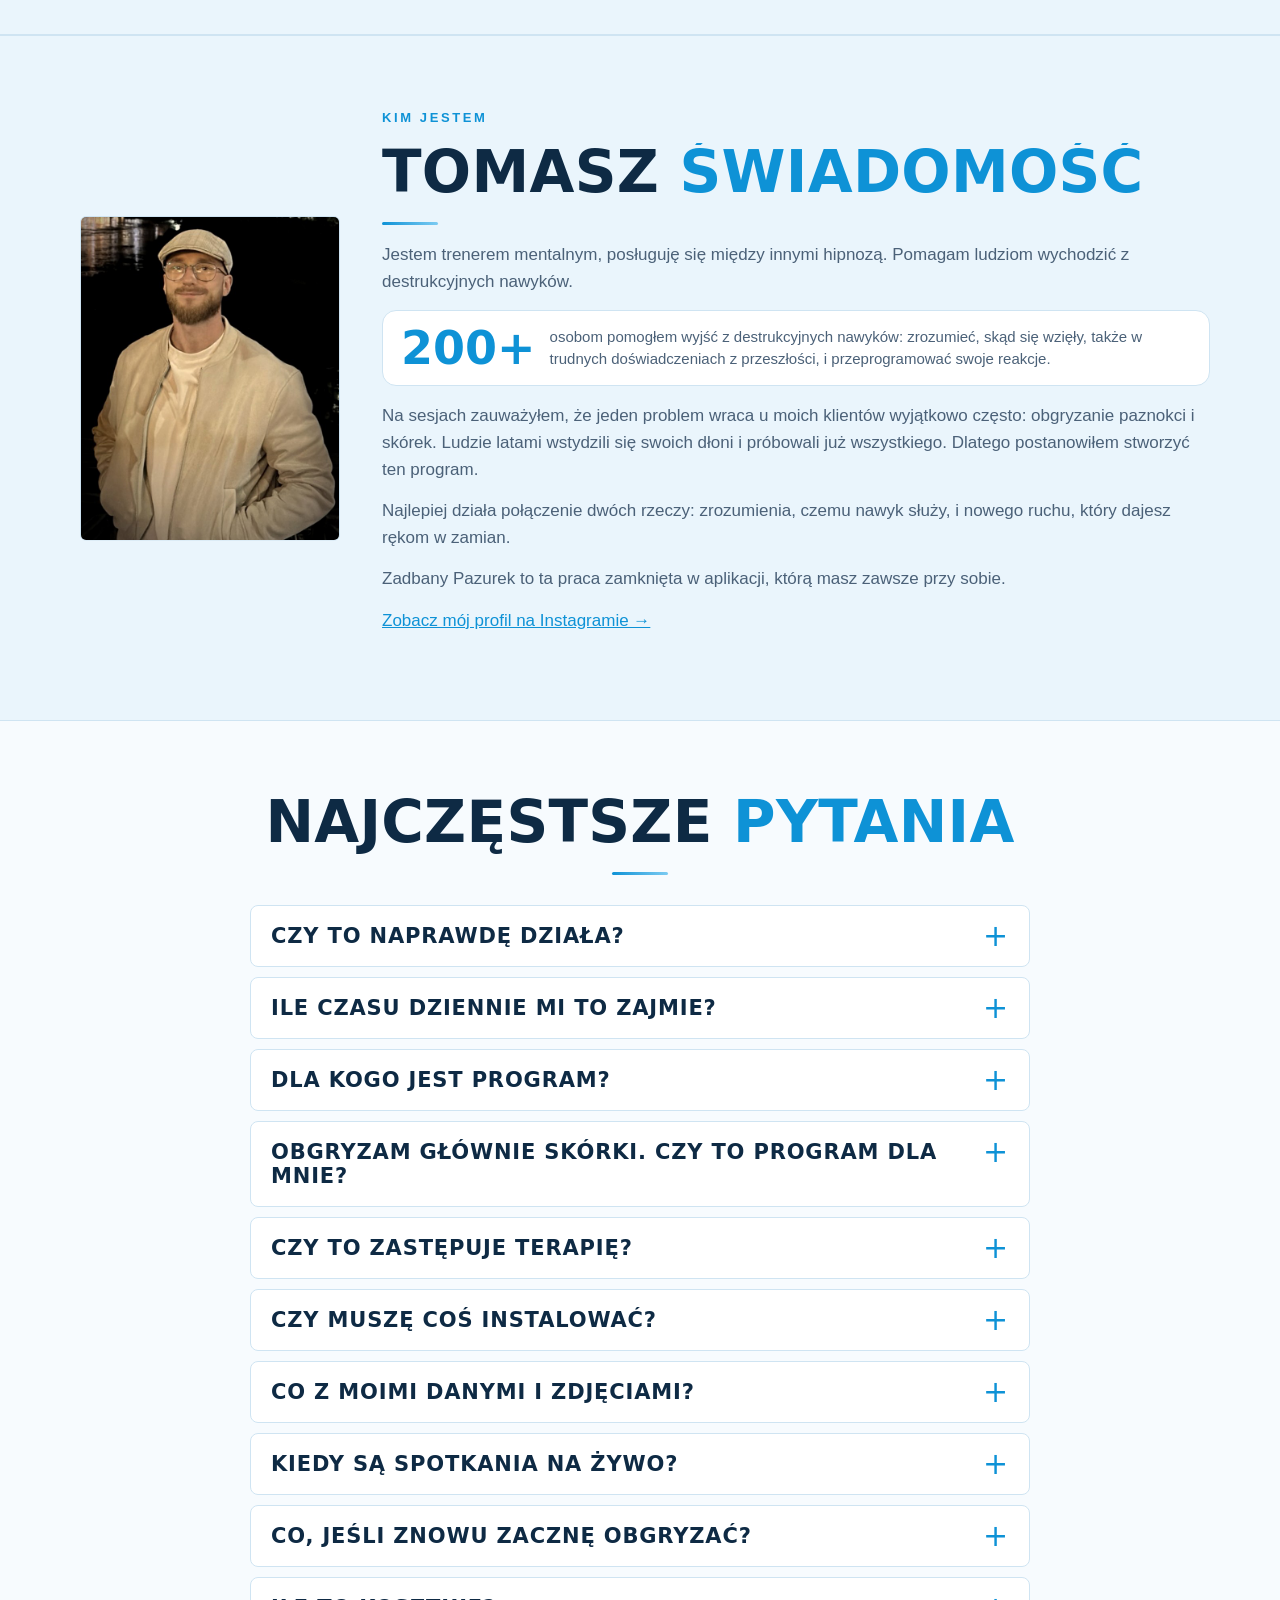
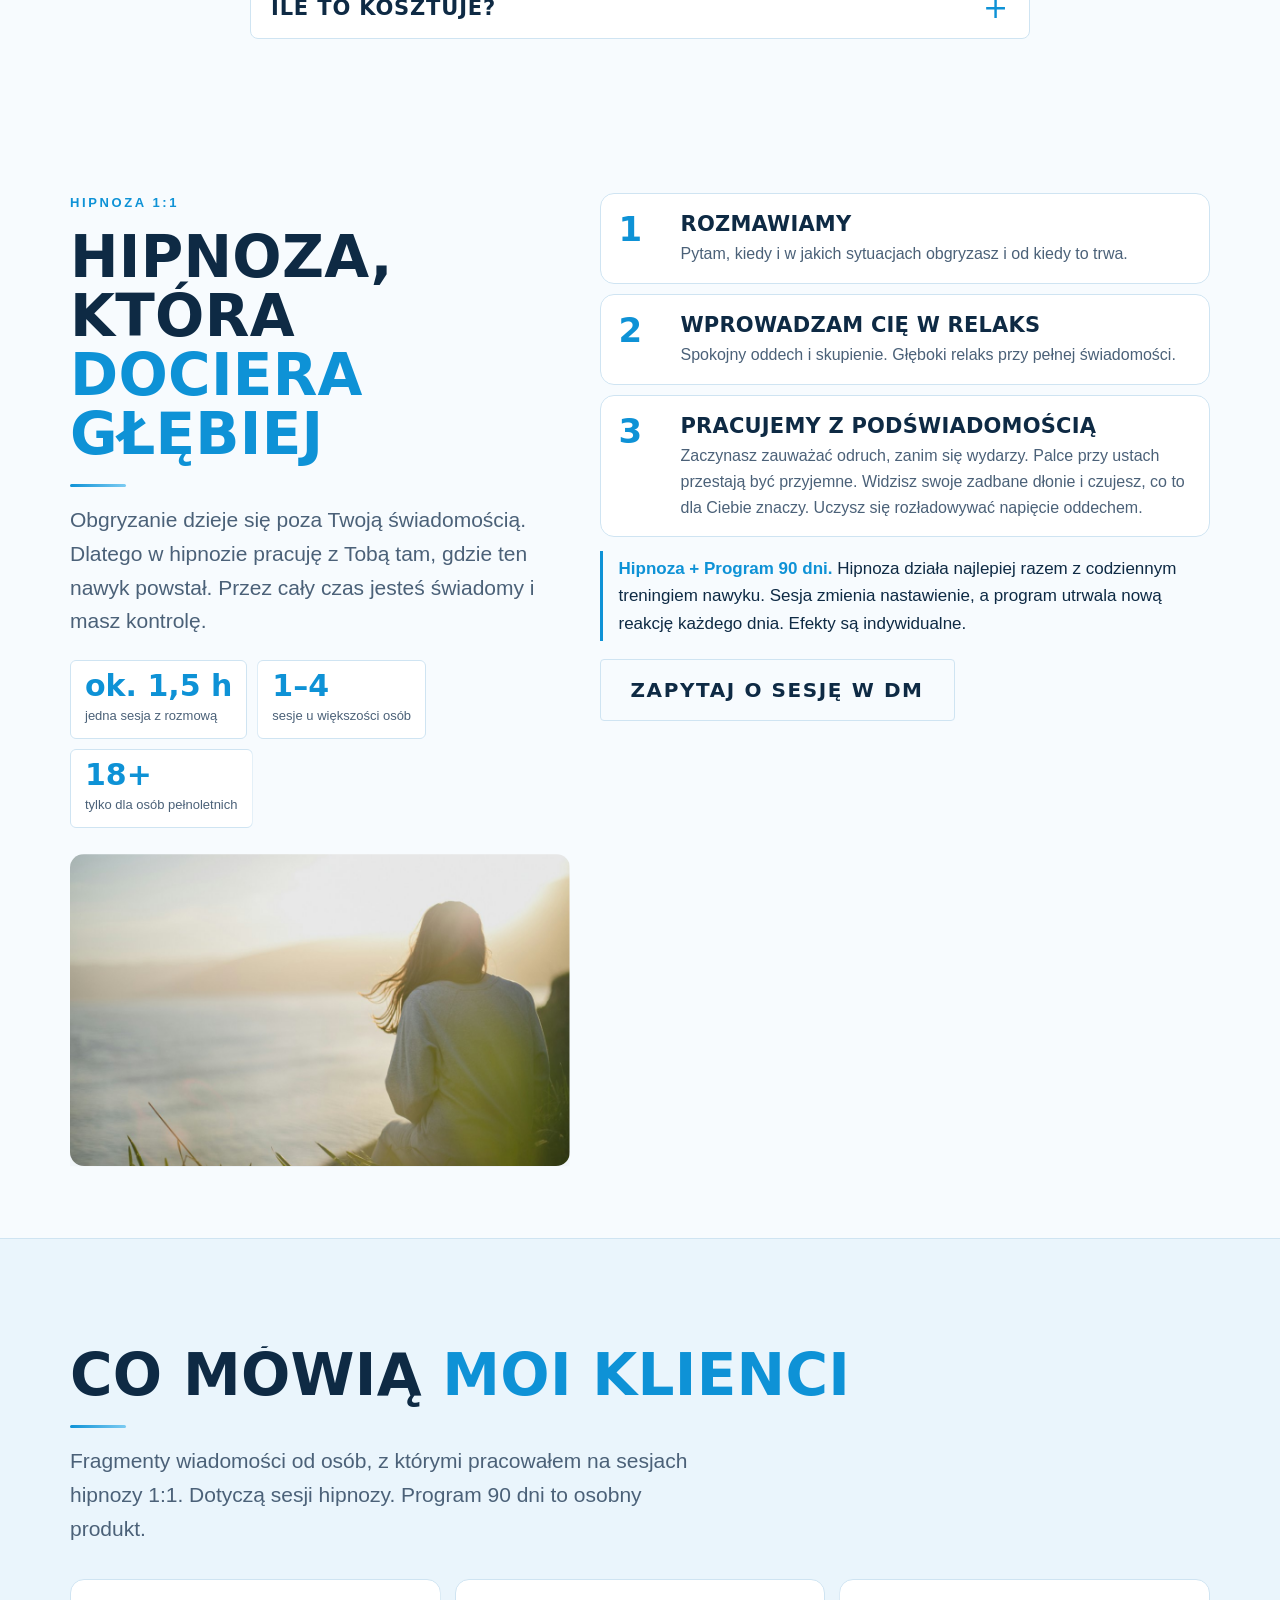
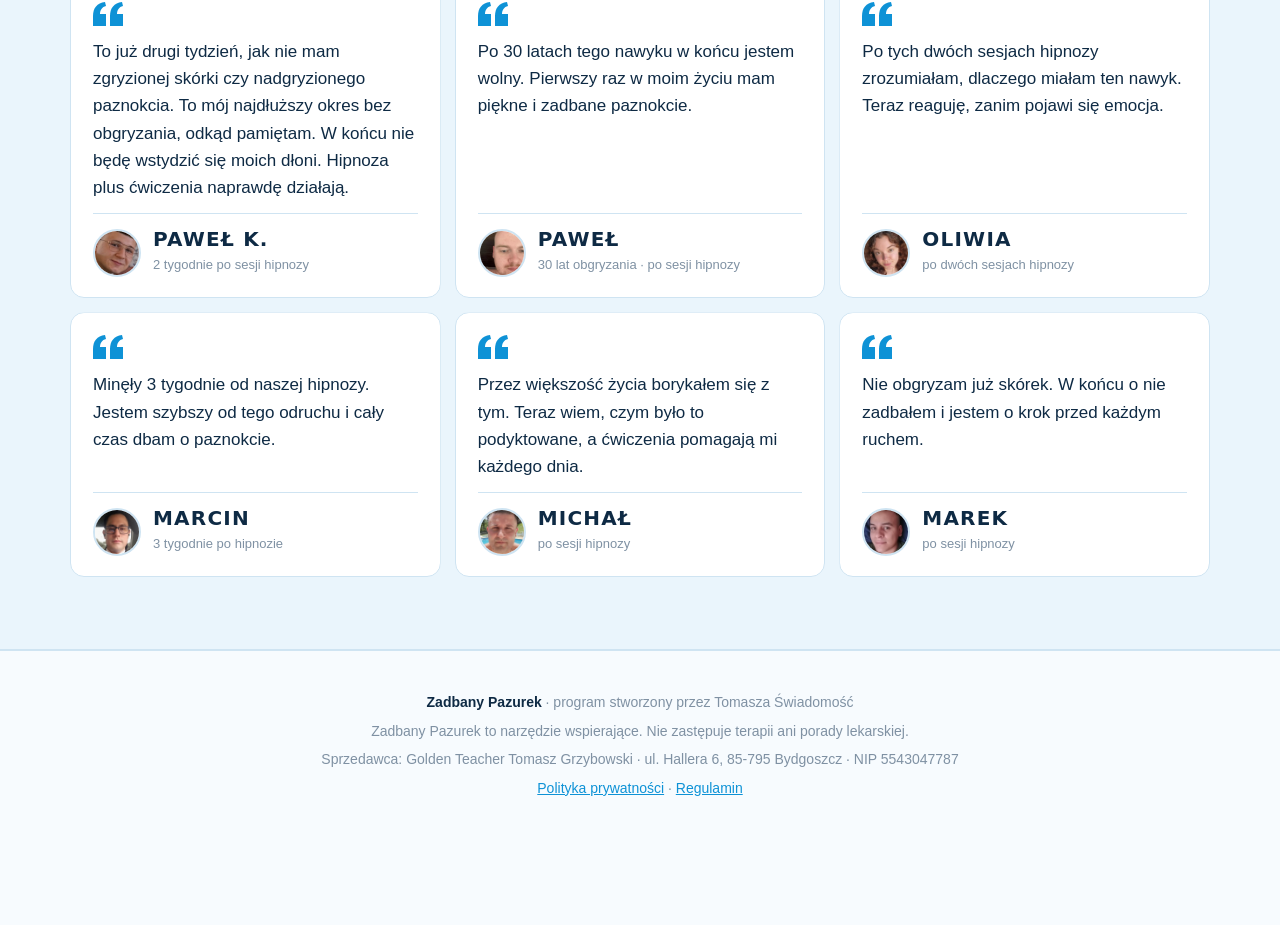
==== commit 1c497a1b: "Add files via upload" ====
--- a/index.html
+++ b/index.html
@@ -5,7 +5,7 @@
 <meta name="viewport" content="width=device-width, initial-scale=1, viewport-fit=cover">
 <title>Zadbany Pazurek | Przestań obgryzać paznokcie i skórki</title>
 <meta name="claude:viewport-fit-sides" content="cover">
-<meta name="description" content="Przestań obgryzać paznokcie i skórki w 90 dni. Bez silnej woli, z planem w telefonie: aplikacja, codzienne ćwiczenia i spotkania na żywo. 57 zł, 14 dni gwarancji zwrotu.">
+<meta name="description" content="Przestań obgryzać paznokcie i skórki w 90 dni. Bez silnej woli, z planem w telefonie: aplikacja, codzienne ćwiczenia i spotkania na żywo. 57 zł jednorazowo, bez abonamentu.">
 <meta property="og:title" content="Zadbany Pazurek | Przestań obgryzać paznokcie">
 <meta property="og:description" content="Przestań obgryzać paznokcie w 90 dni. Bez silnej woli, z planem w telefonie. Program Tomasza Świadomość.">
 <meta property="og:type" content="website">
@@ -416,7 +416,7 @@
         <div class="cta-row">
           <a class="btn" href="#zapis">Dołączam za 57 zł</a>
         </div>
-        <p class="fine"><b>14 dni gwarancji zwrotu.</b> Bez App Store, działa na każdym telefonie.</p>
+        <p class="fine">Płacisz raz, bez abonamentu. Bez App Store, działa na każdym telefonie.</p>
       </div>
       <div class="hero-pics" aria-hidden="true">
         <img class="big" src="zdjecia/hero-glowne.jpg" alt="">
@@ -621,7 +621,6 @@
         <div class="tag">57 zł</div>
         <p>Płacisz raz, bez abonamentu. Po 50 osobach cena wzrośnie.</p>
         <a class="btn" href="#zapis">Dołączam za 57 zł</a>
-        <div class="guarantee"><svg viewBox="0 0 24 24" aria-hidden="true"><path d="M12 2l8 3v6c0 5-3.5 9.3-8 11-4.5-1.7-8-6-8-11V5z" fill="none" stroke="currentColor" stroke-width="2" stroke-linejoin="round"/><path d="M8.5 12l2.5 2.5 4.5-5" fill="none" stroke="currentColor" stroke-width="2" stroke-linecap="round" stroke-linejoin="round"/></svg><span><b>14 dni gwarancji zwrotu.</b> Jeśli w ciągu 14 dni uznasz, że program nie jest dla Ciebie, napisz do mnie, a zwrócę Ci pieniądze.</span></div>
       </div>
     </div>
     <div class="pdf-offer">
@@ -651,7 +650,7 @@
     <div class="center">
       <h2>Weź to w <em>swoje ręce</em></h2>
       <p class="lead">Jeśli zmagasz się z tym nawykiem, dobrze trafiłeś.<br>Ćwiczenia w programie opierają się na badaniach. Działają, kiedy je regularnie robisz.</p>
-      <div class="join-cta" id="joinCta"><a class="btn" href="#zapis">Dołączam za 57 zł</a><p class="fine"><b>14 dni gwarancji zwrotu.</b> Płacisz raz, bez abonamentu.</p></div>
+      <div class="join-cta" id="joinCta"><a class="btn" href="#zapis">Dołączam za 57 zł</a><p class="fine">Płacisz raz, bez abonamentu.</p></div>
       </div>
     </div>
     <div class="form-box hidden" id="formBox">
@@ -669,7 +668,7 @@
         <div class="hp" aria-hidden="true"><label>Firma<input type="text" name="firma" tabindex="-1" autocomplete="off"></label></div>
 
         <label class="tick"><input type="checkbox" id="wiek16" required> <span>Mam ukończone 16 lat.</span></label>
-        <label class="tick hidden" id="regBox"><input type="checkbox" id="regulamin"> <span>Akceptuję <a id="terms2" href="#" target="_blank" rel="noopener">regulamin</a> i chcę dostać dostęp do programu od razu po płatności. Wiem, że mam 14 dni na zwrot pieniędzy, jeśli program nie jest dla mnie.</span></label>
+        <label class="tick" id="regBox"><input type="checkbox" id="regulamin" required> <span>Akceptuję <a id="terms2" href="#" target="_blank" rel="noopener">regulamin</a>. Chcę dostać <span id="regWhat">dostęp do programu</span> od razu po płatności i wiem, że tracę wtedy prawo do odstąpienia od umowy.</span></label>
         <label class="tick"><input type="checkbox" id="zgoda" required> <span>Zgadzam się na przetwarzanie podanych danych w celu zapisu do programu Zadbany Pazurek. Administratorem jest Golden Teacher Tomasz Grzybowski (Tomasz Świadomość). Mogę wycofać zgodę w każdej chwili. Szczegóły w <a id="privacy" href="#" target="_blank" rel="noopener">polityce prywatności</a>.</span></label>
 
         <p class="fine" id="talkNote" style="margin:4px 0 0">Po wysłaniu zgłoszenia odezwę się do Ciebie osobiście, zwykle w ciągu 24 godzin. Porozmawiamy chwilę, a płatność <span id="talkPrice">57 zł</span> (BLIK lub przelew) ustalimy dopiero wtedy. <span id="talkWhat">Dostęp do aplikacji dostaniesz zaraz po płatności.</span></p>
@@ -719,7 +718,6 @@
       <details><summary>Kiedy są spotkania na żywo?</summary><p>W każdą niedzielę o 20:00 czasu polskiego, w Google Meet. Link znajdziesz w aplikacji. Udział jest dobrowolny, możesz też tylko słuchać.</p></details>
       <details><summary>Co, jeśli znowu zacznę obgryzać?</summary><p>To normalna część zmiany nawyku. Zapisujesz taki moment w aplikacji jako cenną informację. Z czasem widzisz, kiedy i dlaczego to się dzieje, a plan „jeśli… to…” i SOS pomagają w trudnych chwilach.</p></details>
       <details><summary>Ile to kosztuje?</summary><p>Program 90 dni kosztuje 57 zł jednorazowo, bez abonamentu. To cena na start dla pierwszych 50 osób. Sam przewodnik PDF „Dlaczego obgryzasz paznokcie?” kosztuje 27 zł. Jeśli najpierw kupisz przewodnik, a potem dołączysz do programu, odliczę Ci te 27 zł.</p></details>
-      <details><summary>Co, jeśli program nie jest dla mnie?</summary><p>Masz 14 dni gwarancji zwrotu. Jeśli w tym czasie uznasz, że to nie dla Ciebie, napisz do mnie, a zwrócę Ci pieniądze.</p></details>
     </div>
   </div>
 </section>
@@ -939,9 +937,10 @@
   if (!C.PAY_URL) btn.textContent = "Wyślij zgłoszenie";
   if (C.PAY_URL) {
     document.getElementById("talkNote").classList.add("hidden");
-    document.getElementById("regBox").classList.remove("hidden");
-    var t2 = document.getElementById("terms2"); if (C.TERMS_URL) t2.href = C.TERMS_URL;
-  }
+  }
+  var t2 = document.getElementById("terms2"); if (C.TERMS_URL) t2.href = C.TERMS_URL;
+  form.querySelectorAll('input[name="oferta"]').forEach(function(r){ r.addEventListener("change", function(){
+    document.getElementById("regWhat").textContent = r.value === "przewodnik" ? "przewodnik PDF" : "dostęp do programu"; }); });
   form.addEventListener("submit", function(e){
     e.preventDefault();
     msg.className = "msg";
@@ -960,10 +959,11 @@
     if (!/^[^@\s]+@[^@\s]+\.[^@\s]+$/.test(data.email)) return err("Sprawdź adres e-mail.");
     if (!data.wiek16) return err("Program jest dla osób od 16 lat.");
     if (!data.zgoda) return err("Zaznacz zgodę na przetwarzanie danych.");
+    if (!document.getElementById("regulamin").checked) return err("Zaznacz akceptację regulaminu.");
+    data.regulamin = true;
 
     if (C.PAY_URL && data.oferta === "program") {
-      if (!document.getElementById("regulamin").checked) return err("Zaznacz akceptację regulaminu.");
-      data.regulamin = true; data.action = "start";
+      data.action = "start";
       btn.disabled = true; btn.textContent = "Przechodzę do płatności...";
       var ph = { "apikey": C.SUPABASE_KEY, "Content-Type": "application/json" };
       if (C.SUPABASE_KEY.indexOf("eyJ") === 0) ph["Authorization"] = "Bearer " + C.SUPABASE_KEY;
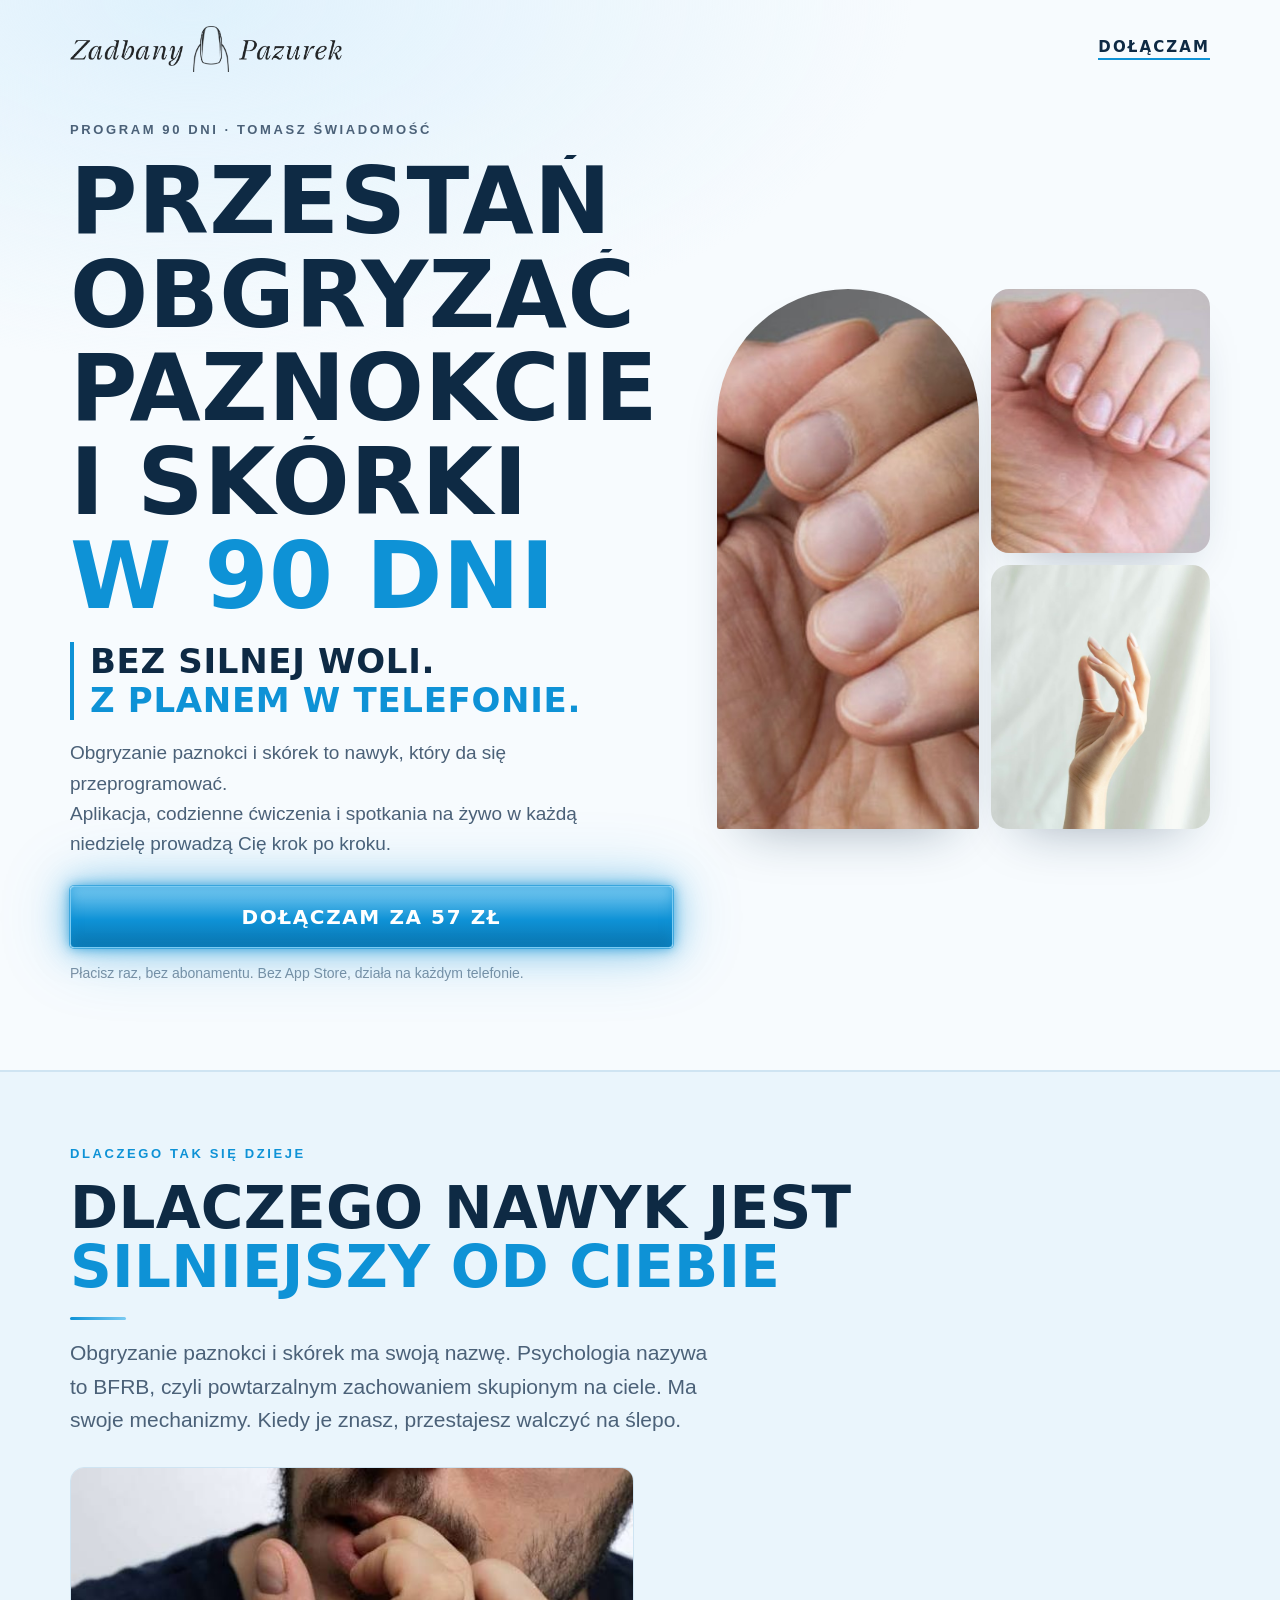
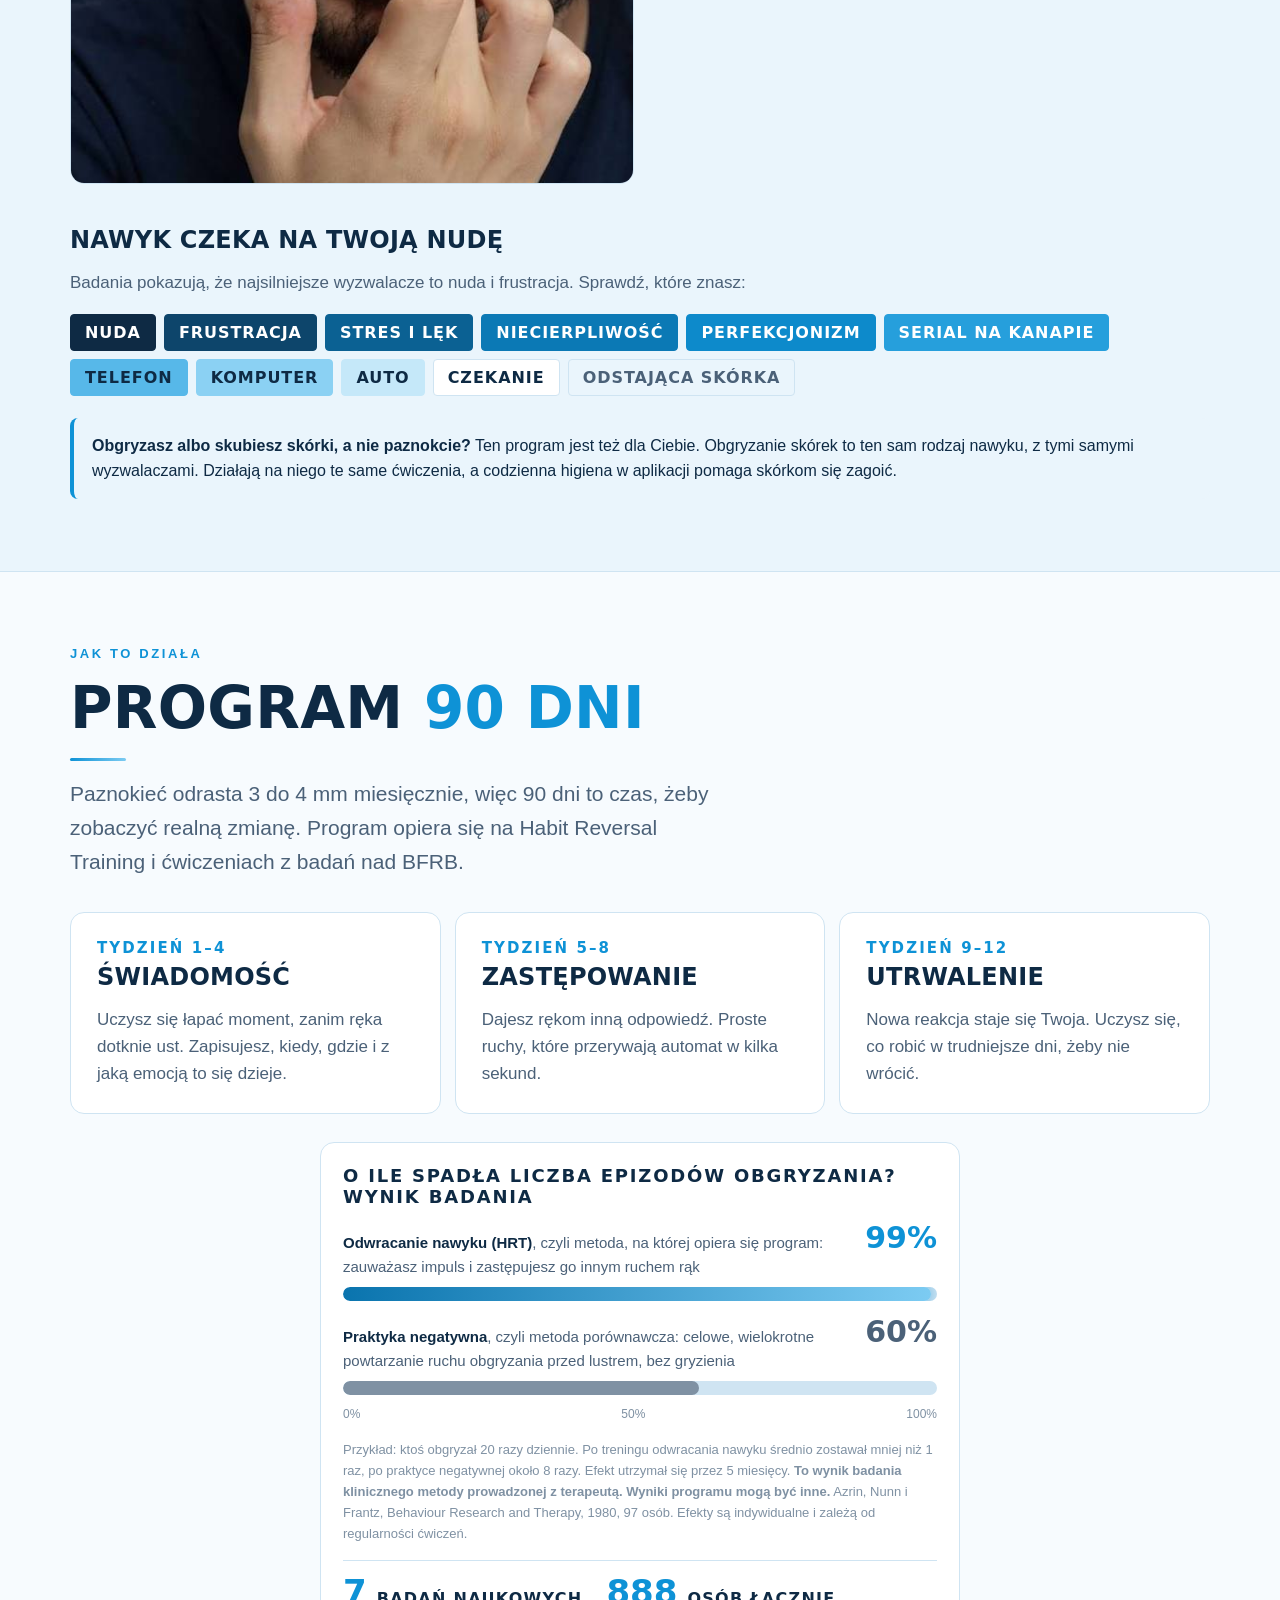
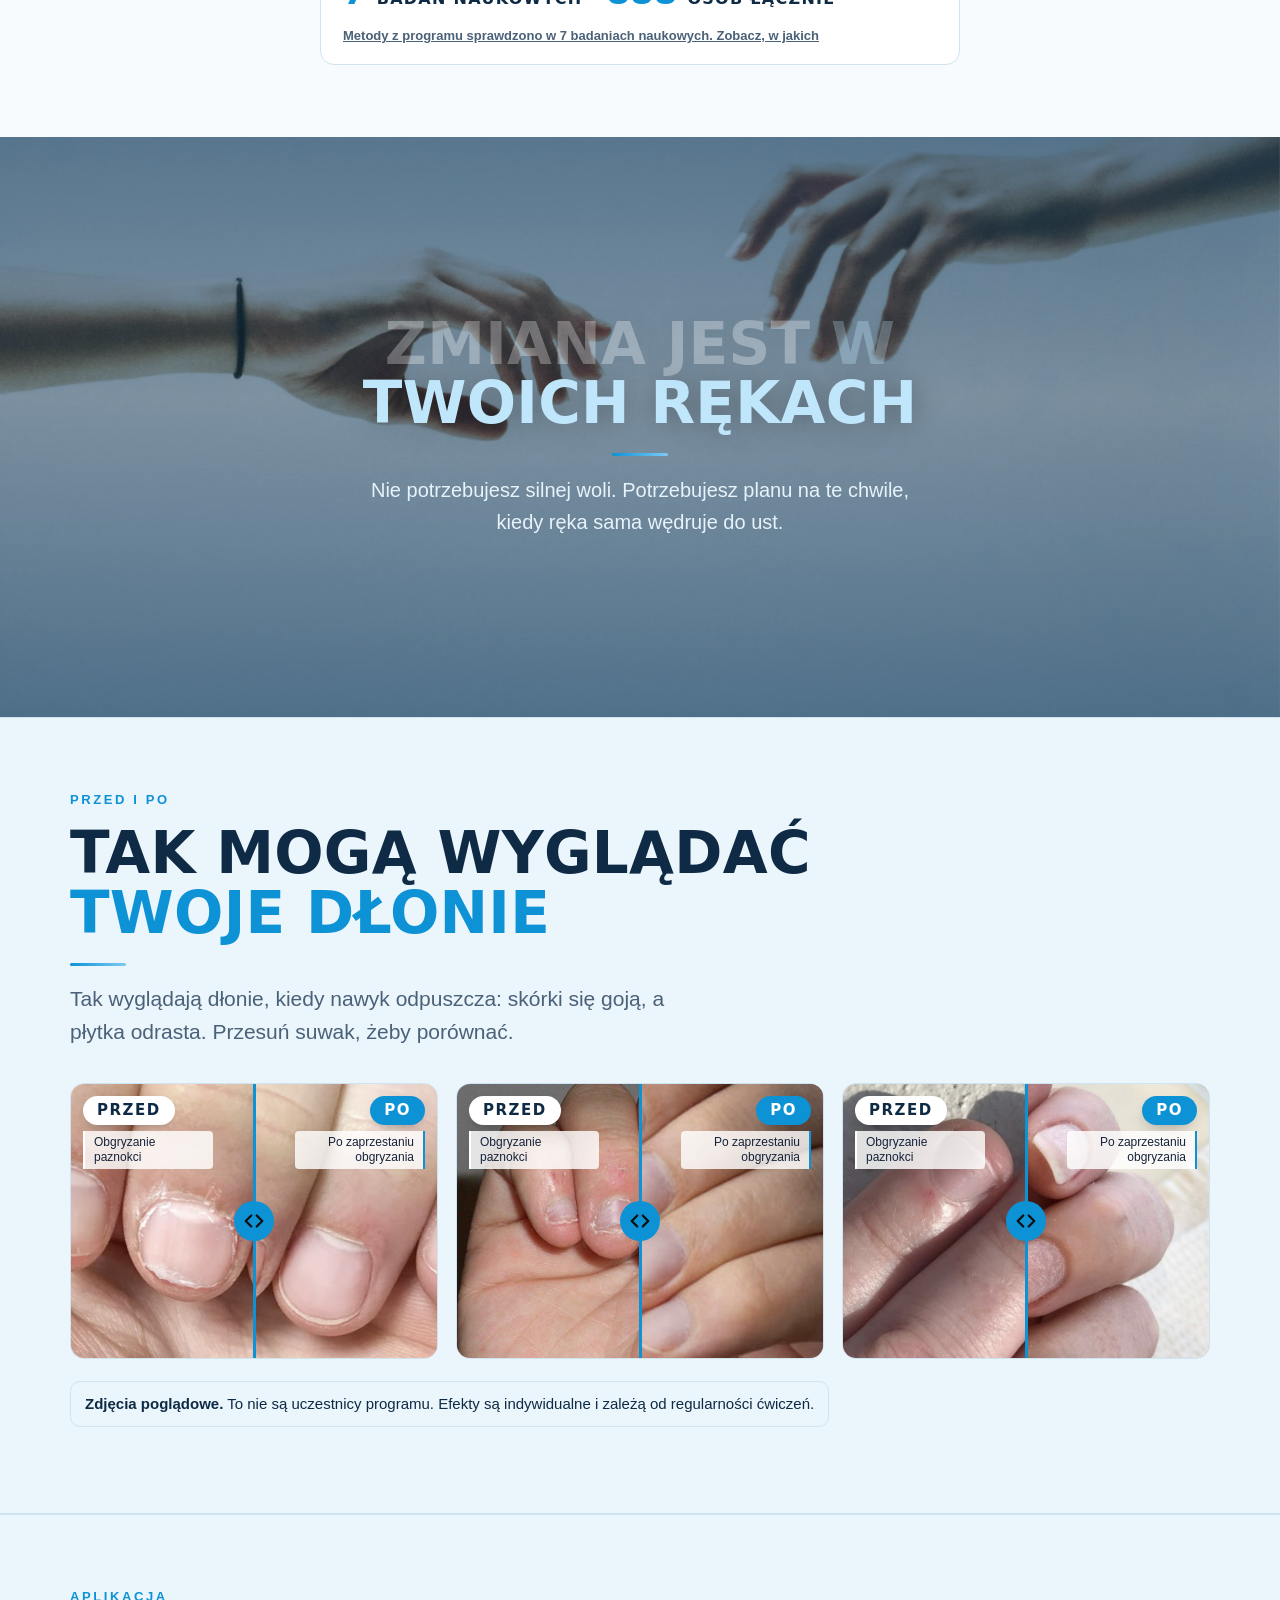
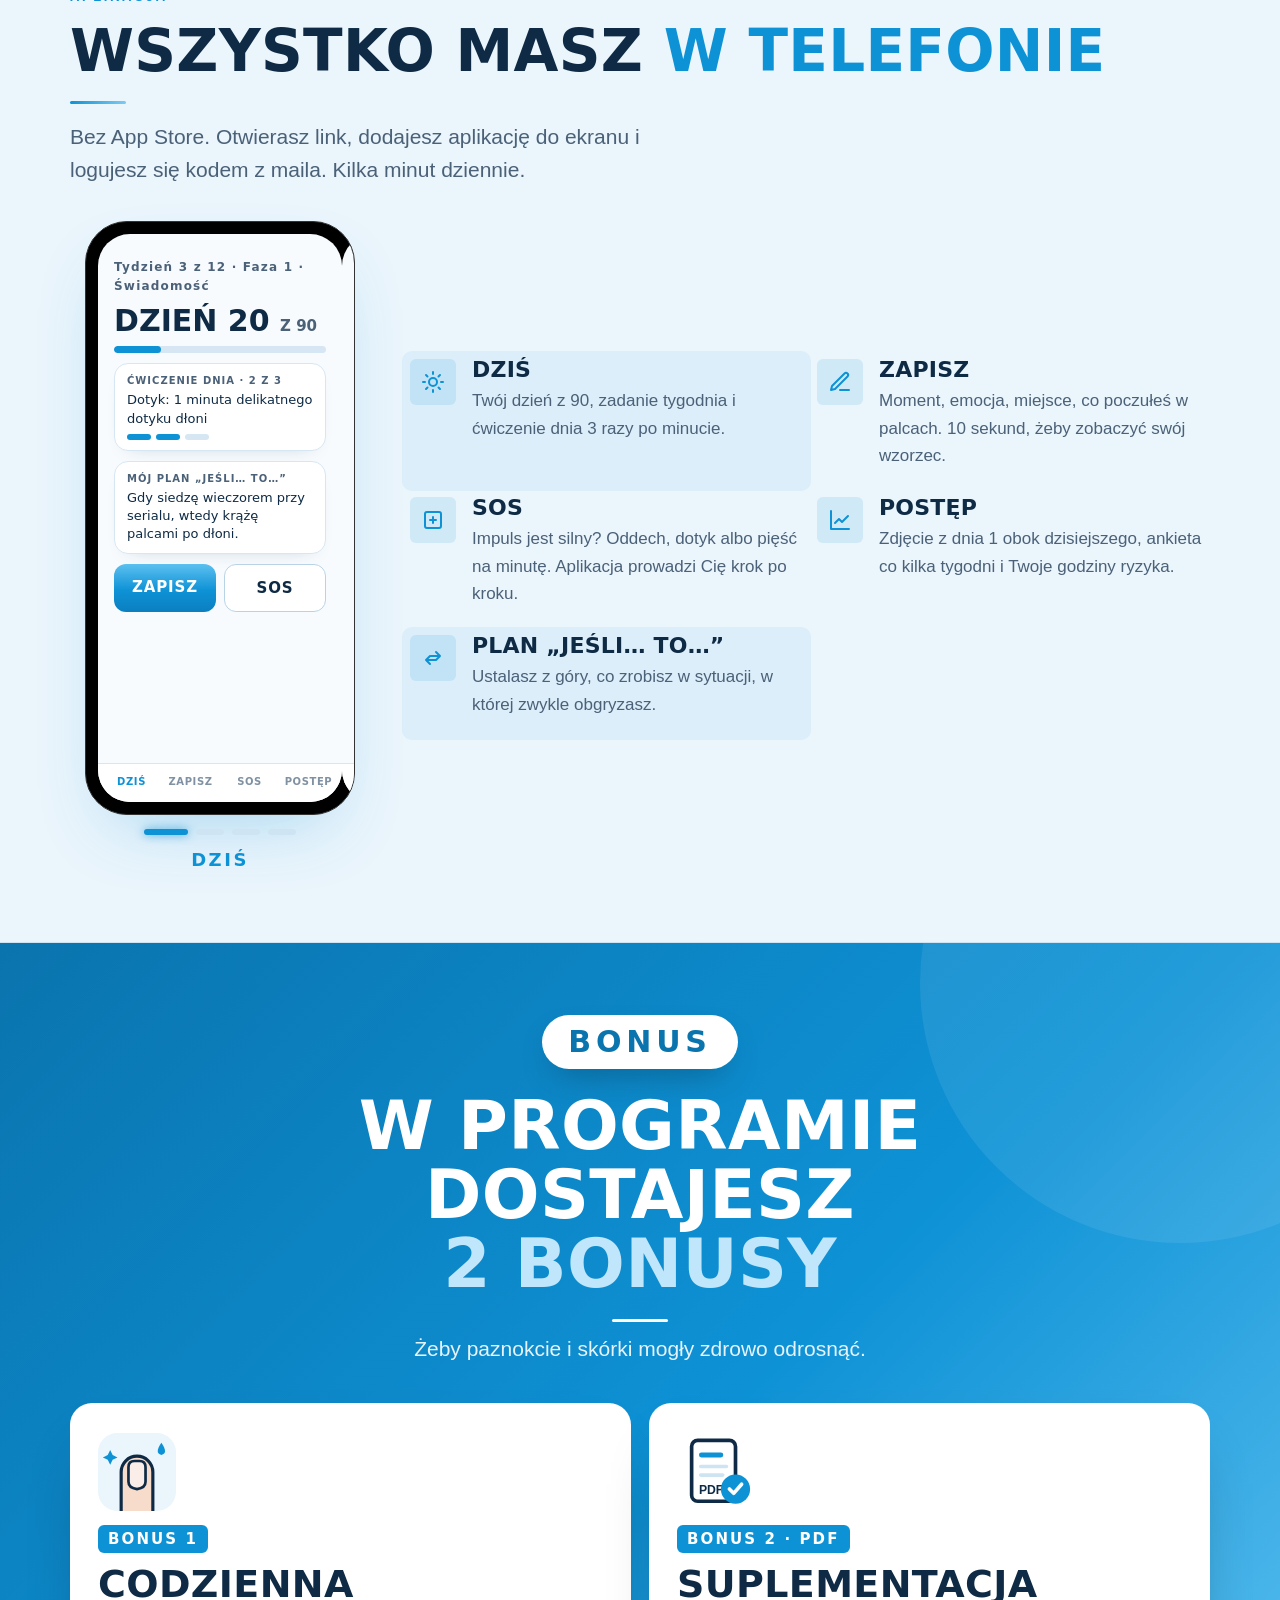
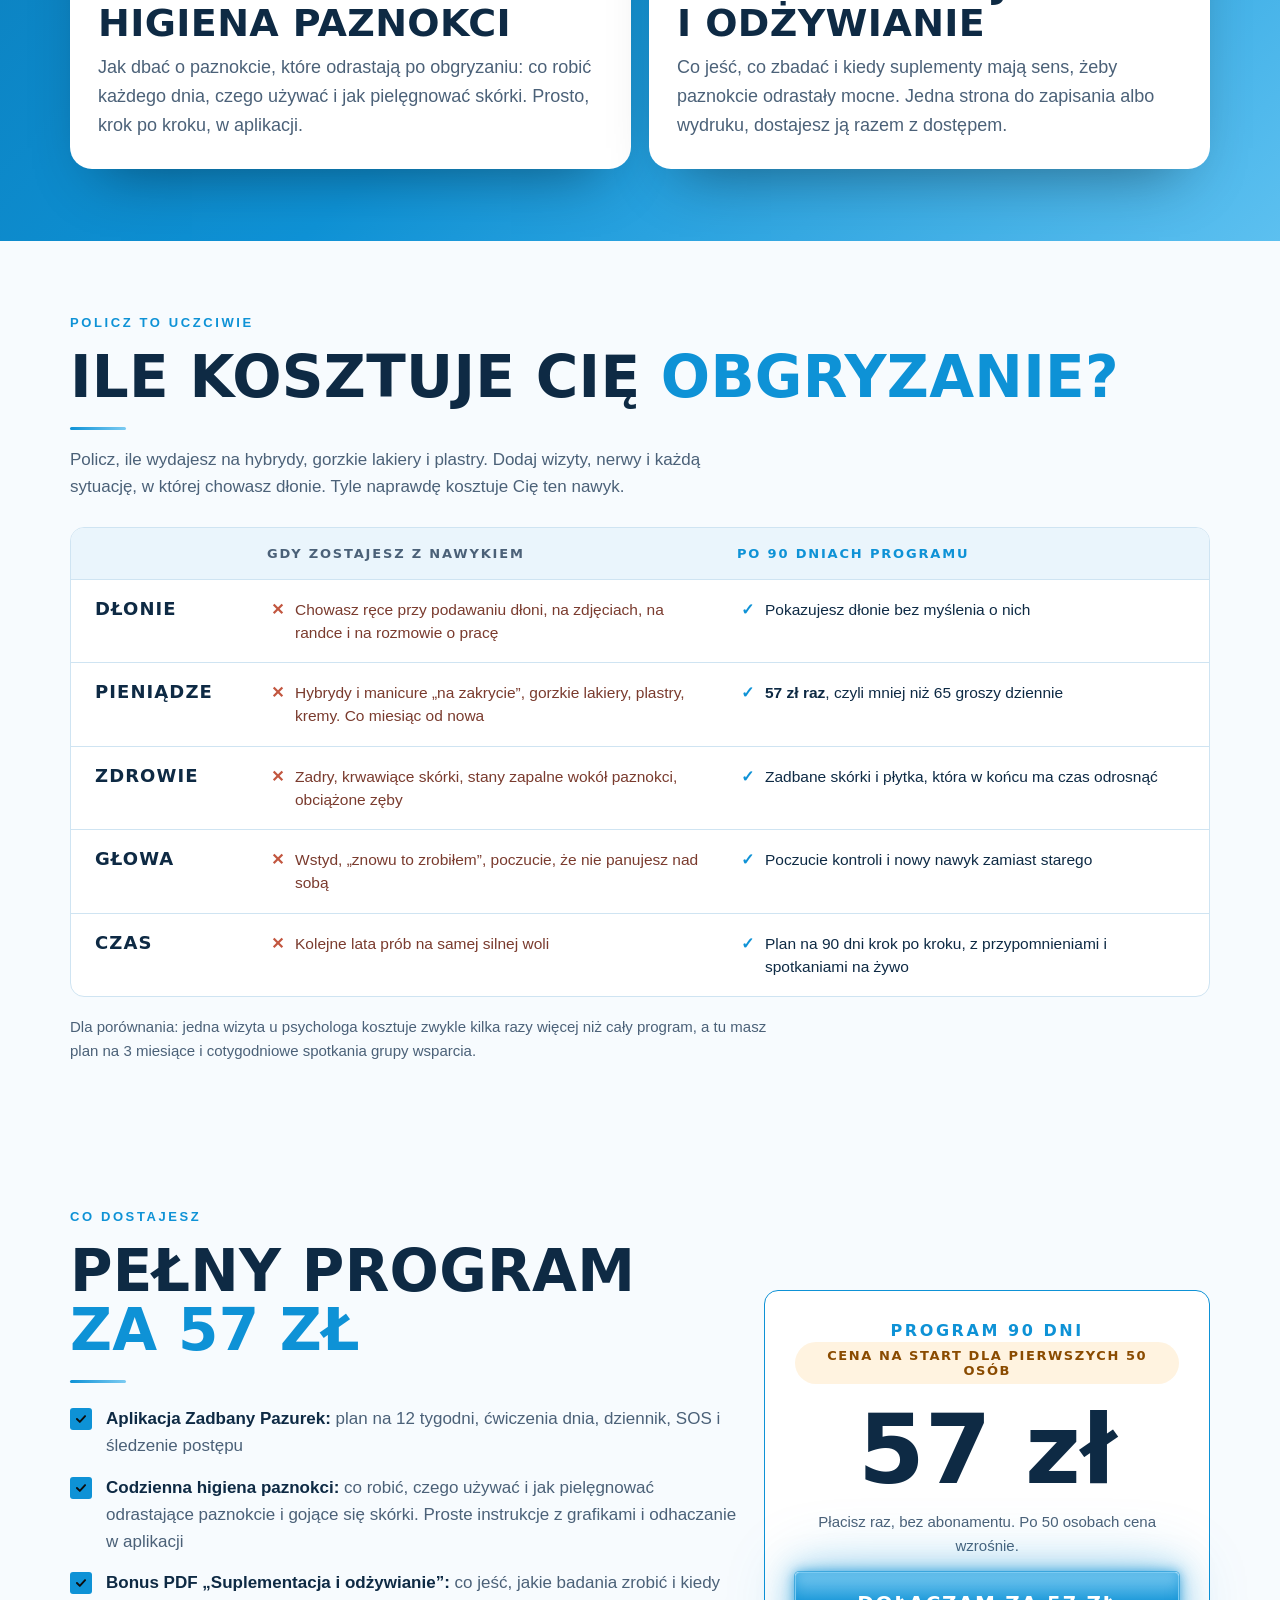
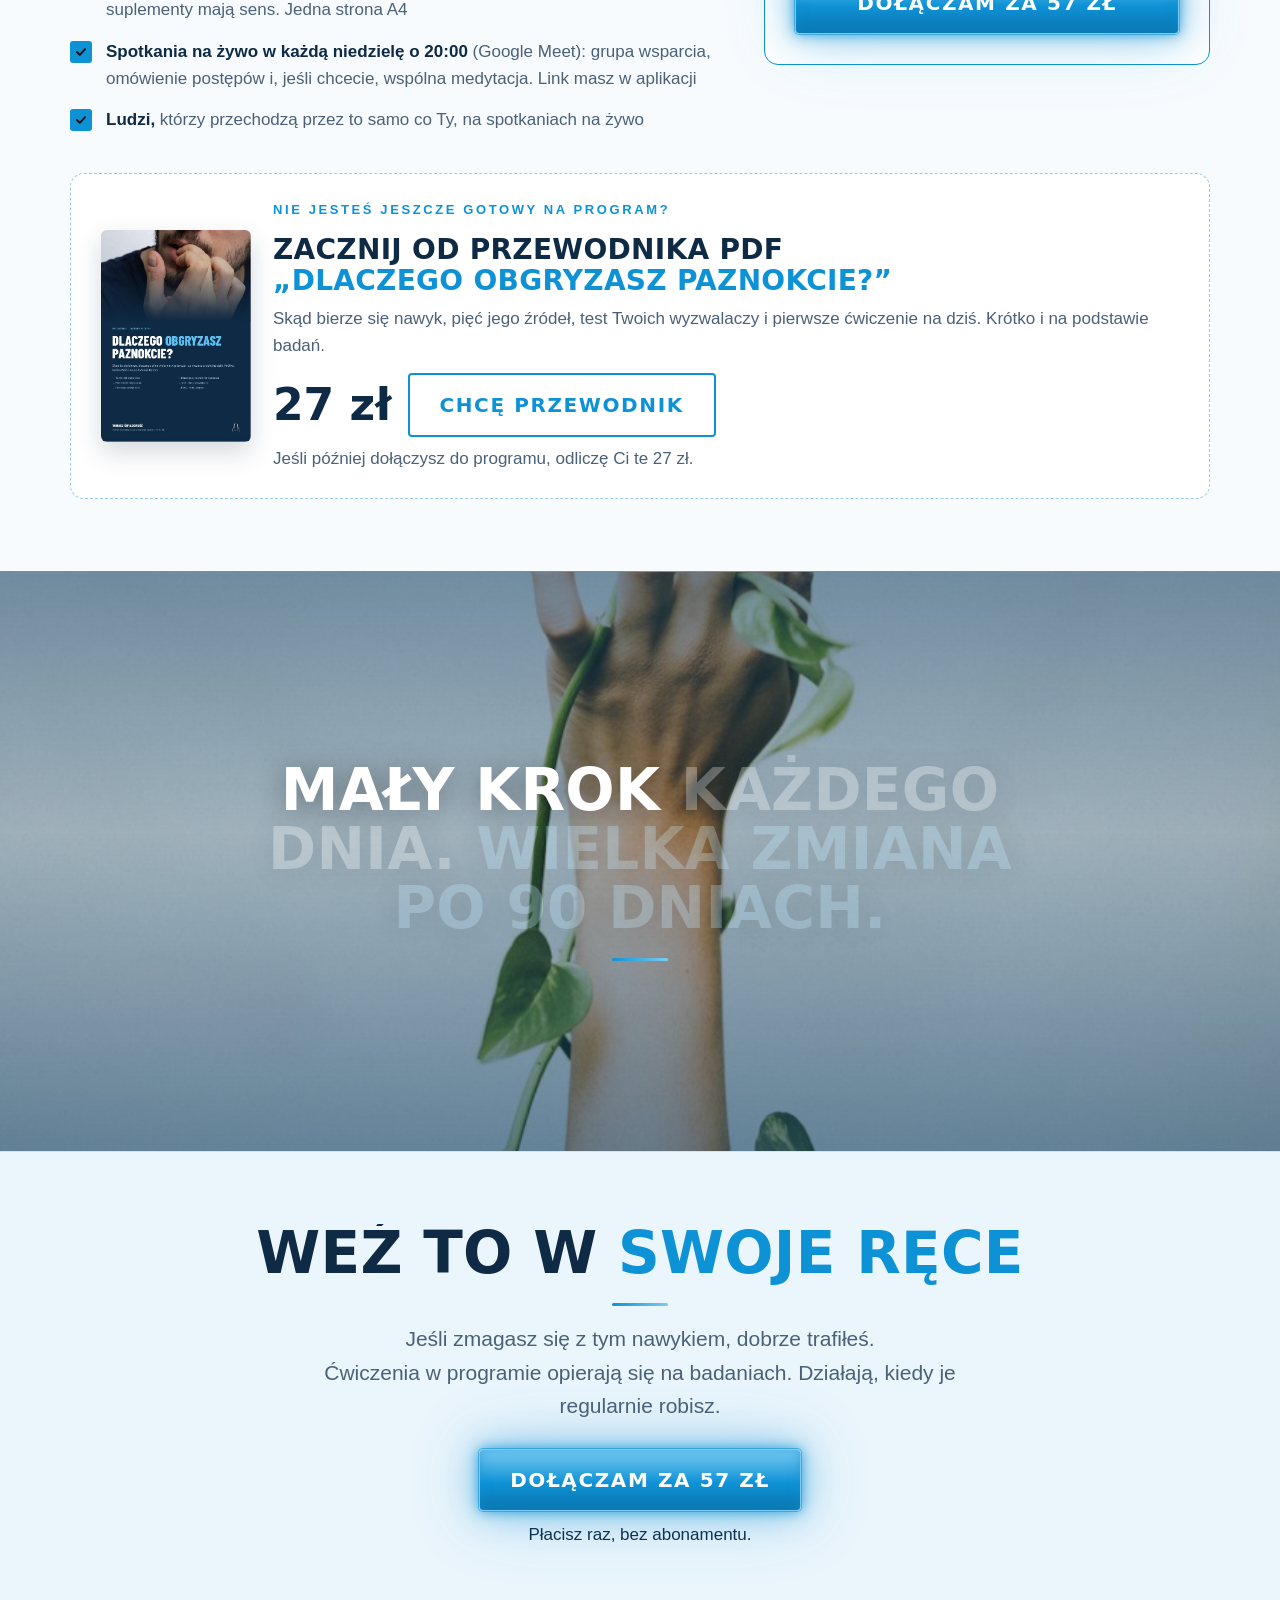
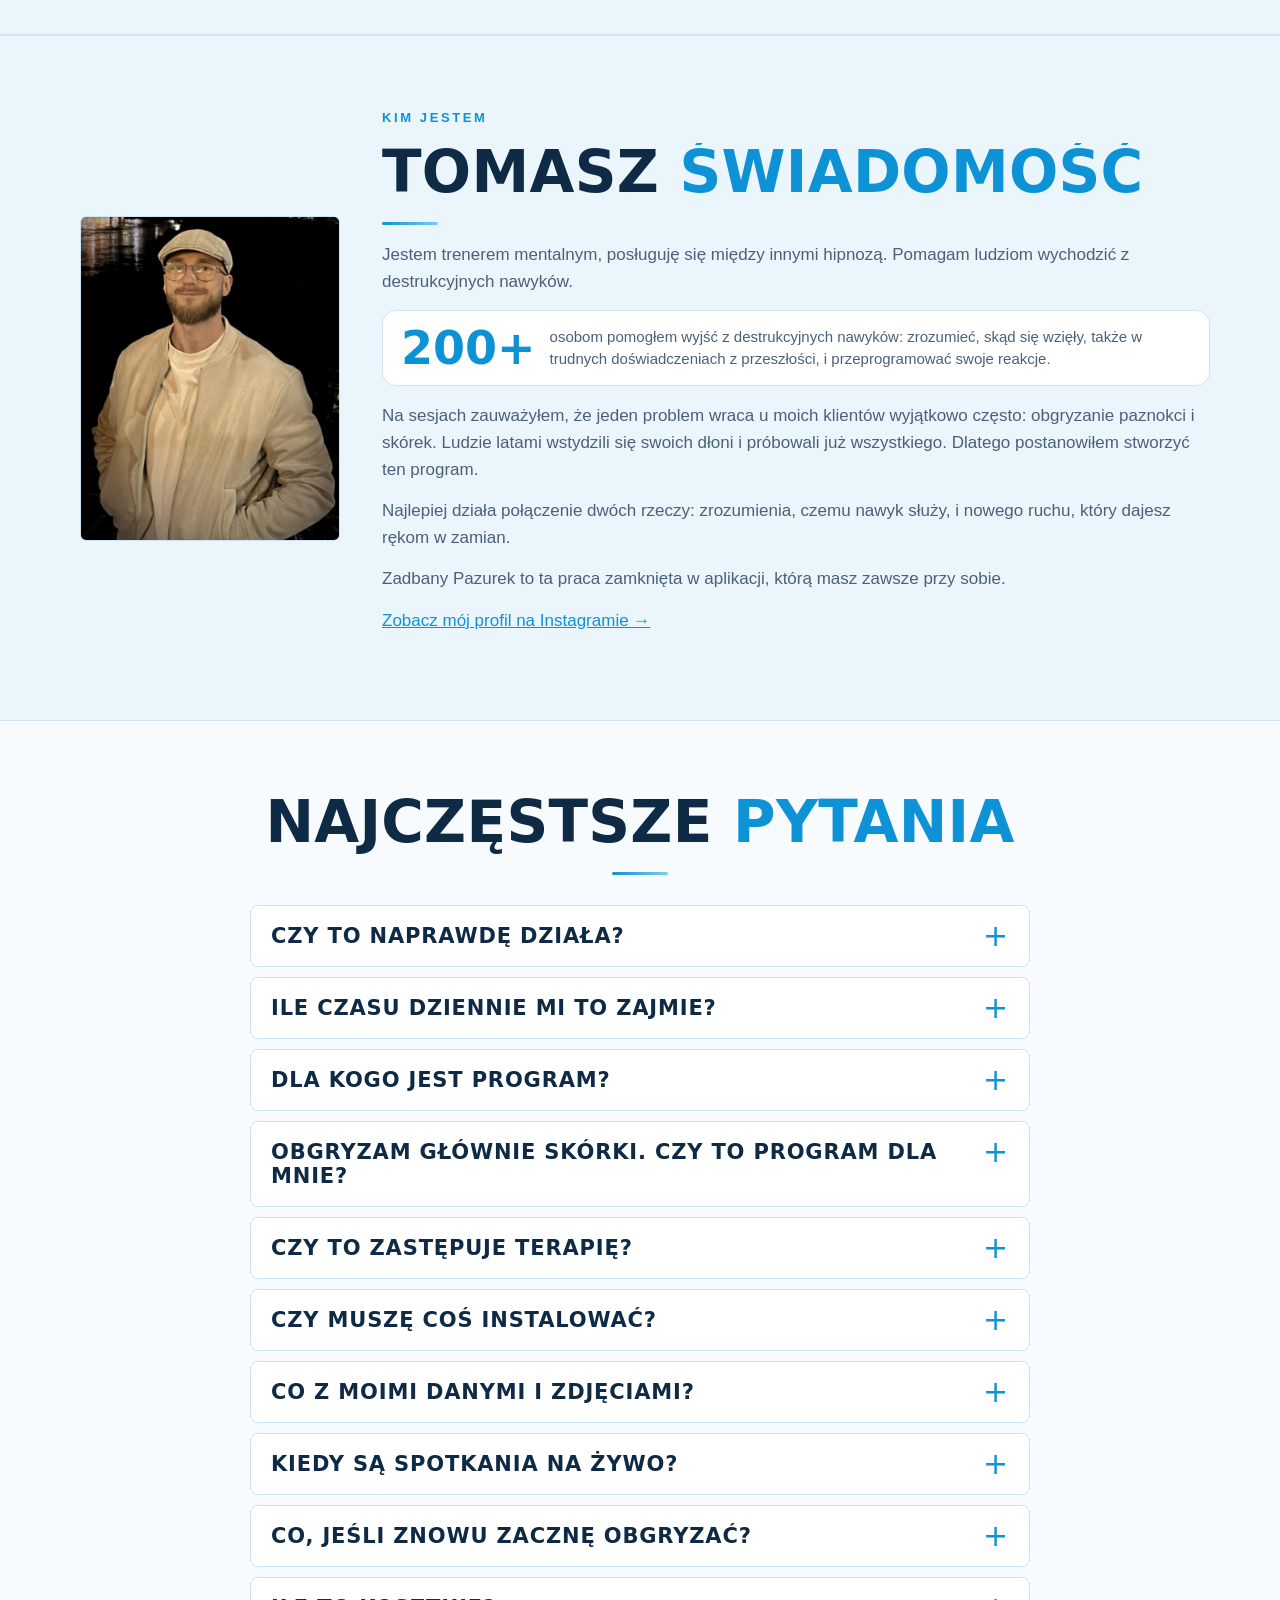
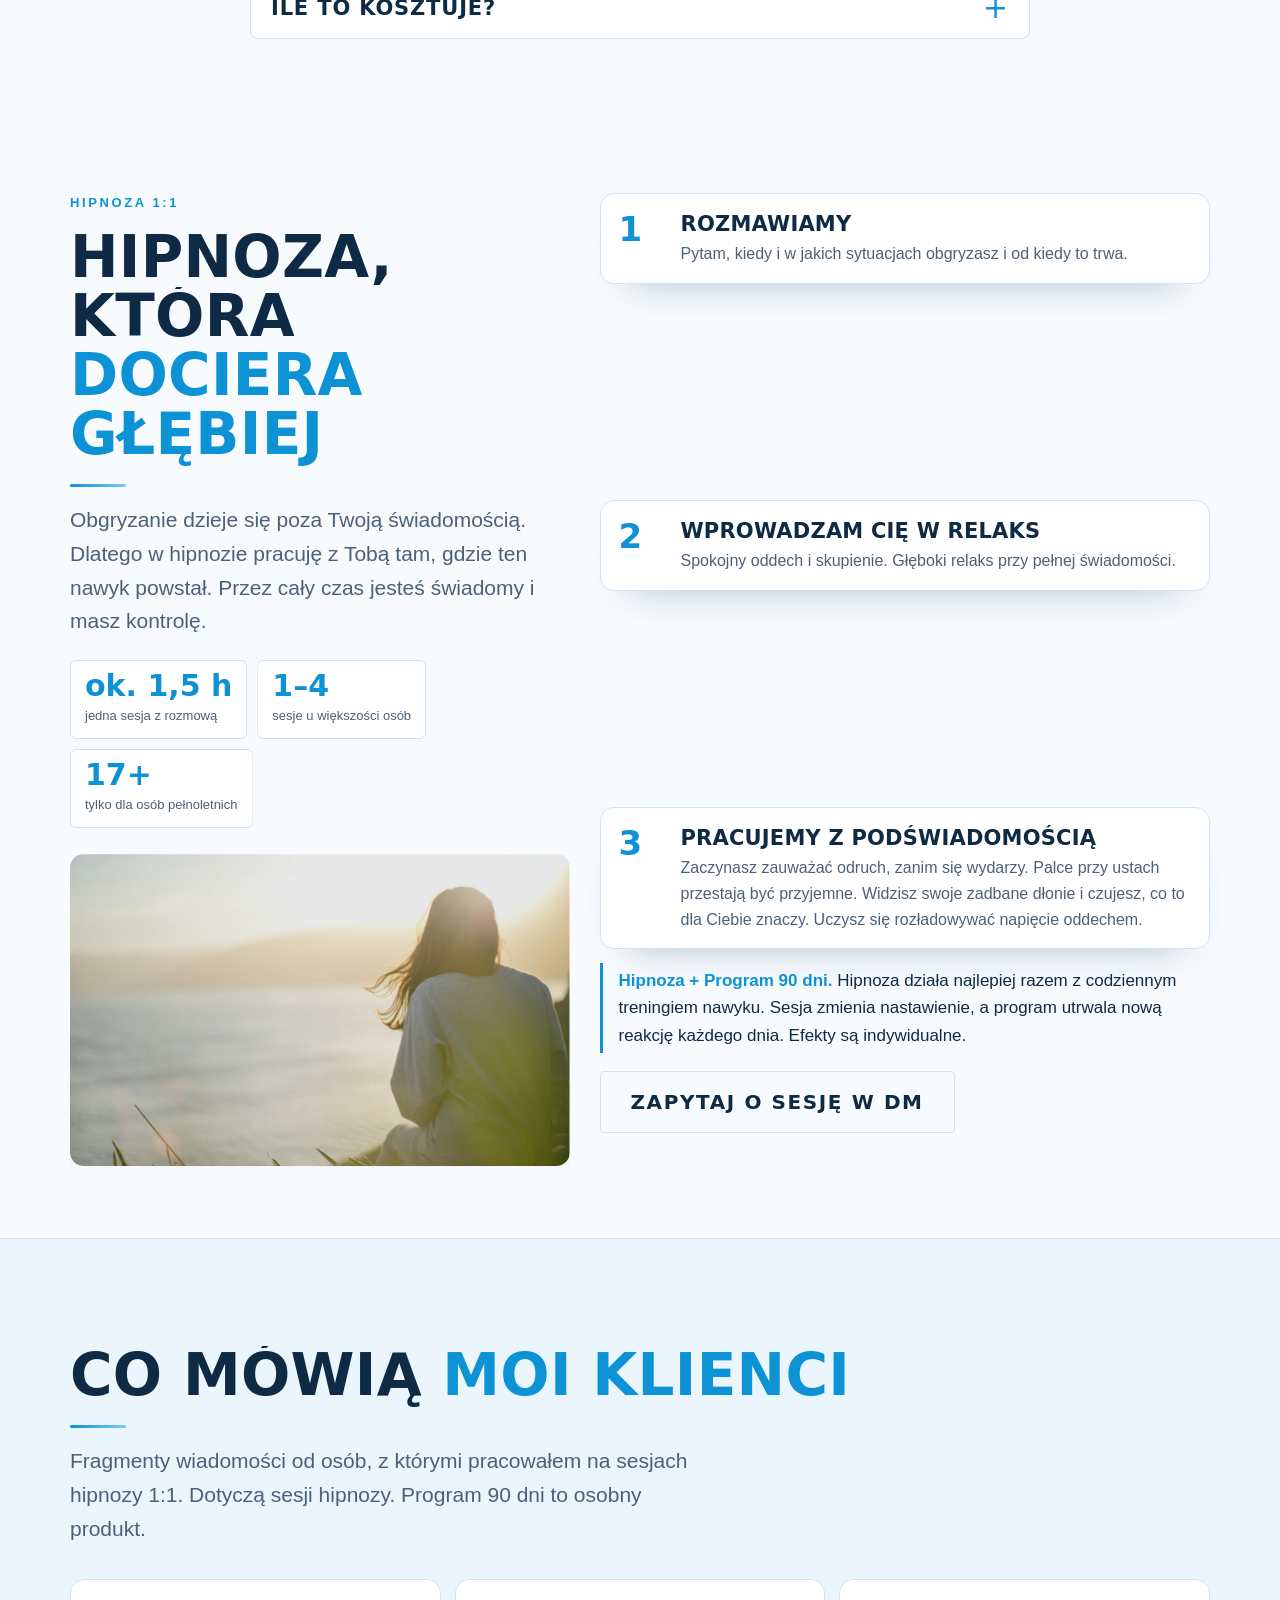
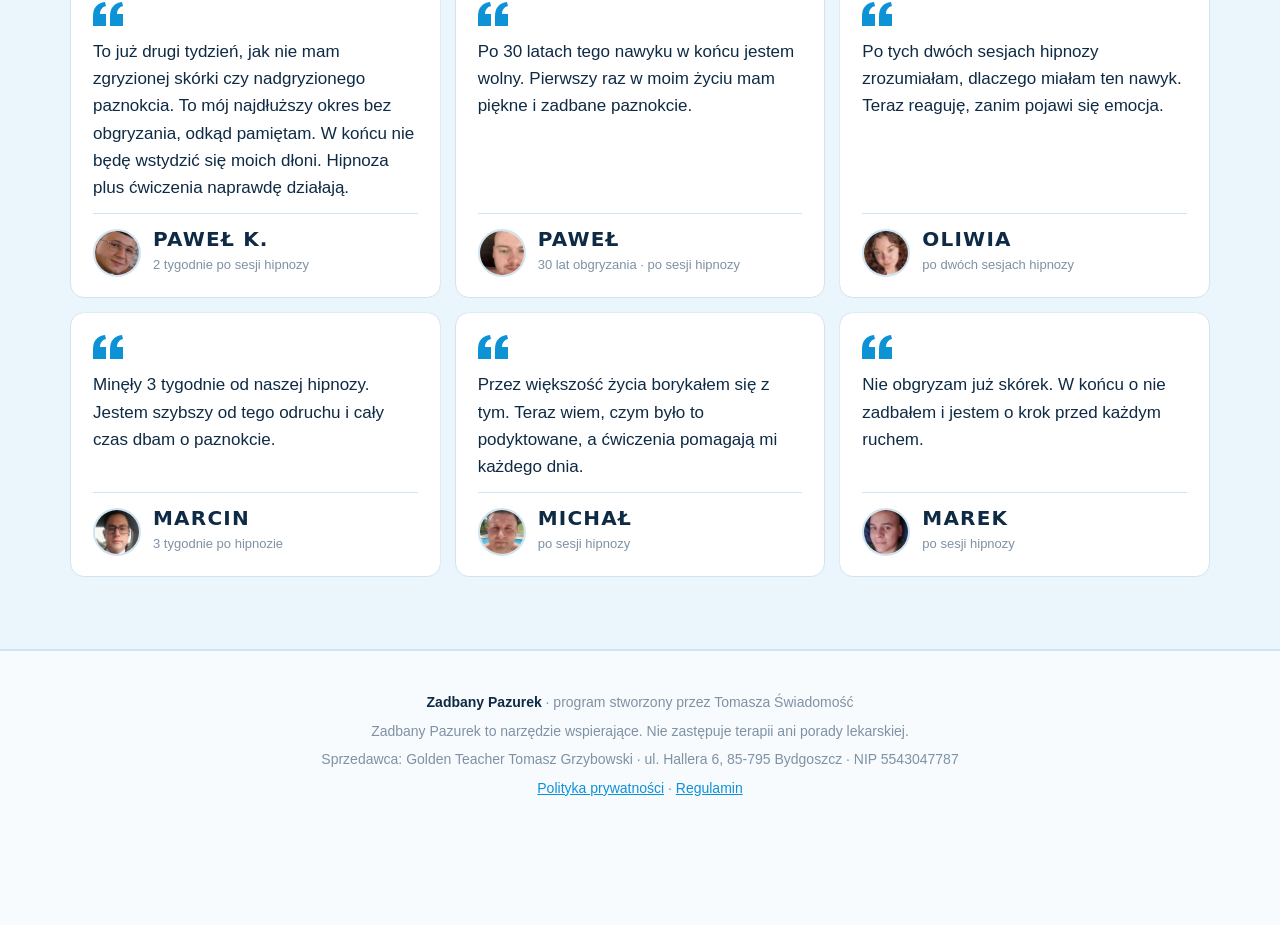
==== commit 7872b831: "Add files via upload" ====
--- a/index.html
+++ b/index.html
@@ -1011,12 +1011,12 @@
   document.querySelectorAll(".card, .quote, .feat, .fact").forEach(function(c){ c.classList.add("an-card"); });
   Animacje.init({
     map: [
-      [".hero .eyebrow","up"], [".hero h1","clip"], [".hero .slogan","blur"], [".hero .sub","up"], [".hero .cta-row","up"], [".hero .fine","up"],
-      ["section .eyebrow","up"], ["section h2","clip"], ["section .lead","blur"],
+      ["section .eyebrow","up"], ["section .lead","blur"],
       [".video","scale"], [".habit-pics > *","rise"], [".chips .chip","up"], [".card","rise"],
-      [".ba-grid > *","rise"], [".quote","rise"], [".phone-wrap","left"], [".feat","right"],
+      [".ba-grid > *","rise"], [".quote","rise"], [".phone-wrap","left"], [".feat","up"],
       [".price","scale"],[".bonus-badge","scale"],[".bonus-tile","rise"], [".proof","up"], [".form-box","scale"],
-      [".steps li","up"], [".fact","up"], [".avatar","left"], ["details","up"],[".hero-pics > *","rise"],[".an-band p","blur"],[".pic","scale"]
+      [".fact","up"], [".avatar","left"], ["details","up"],[".an-band p","blur"],[".pic","up"],
+      [".cost-row","up"], [".plus","up"], [".pdf-offer","rise"]
     ]
   });
 })();
--- a/animacje.css
+++ b/animacje.css
@@ -65,8 +65,8 @@
 .an-arch:hover img{transform:scale(1.05)}
 
 /* 7. PASEK POSTĘPU PRZEWIJANIA (tworzony automatycznie przez skrypt) */
-#an-prog{position:fixed;top:0;left:0;height:3px;width:0;z-index:9999;pointer-events:none;
-  background:linear-gradient(90deg,var(--an-c1),var(--an-c2));transition:width .12s linear}
+#an-prog{position:fixed;top:0;left:0;height:3px;width:100%;z-index:9999;pointer-events:none;
+  background:linear-gradient(90deg,var(--an-c1),var(--an-c2));transform:scaleX(0);transform-origin:0 50%}
 
 /* 8. PASEK HASEŁ (marquee) – treść wpisz dwa razy, żeby pętla była płynna */
 .an-mq{overflow:hidden;padding:18px 0;background:var(--an-dark)}
@@ -84,10 +84,51 @@
   background:linear-gradient(180deg,rgba(23,21,59,.66),rgba(23,21,59,.5) 45%,rgba(23,21,59,.78))}
 .an-band h2{color:#fff;text-shadow:0 2px 30px rgba(0,0,0,.35)}
 
+/* 11. STYL ZEN: START STRONY (hero) */
+.an-js .an-hs{opacity:0;transform:translateY(26px);transition:opacity .9s var(--an-ease),transform 1s var(--an-ease);transition-delay:var(--hd,0s)}
+.an-js .an-go .an-hs{opacity:1;transform:none}
+.an-js .an-hm{opacity:0;transform:scale(.86) rotate(-4deg);transition:opacity 1.2s var(--an-ease),transform 1.6s var(--an-ease);transition-delay:.15s}
+.an-js .an-go .an-hm{opacity:1;transform:none}
+.an-js .an-hp{opacity:0;transform:scale(.55);transition:opacity .5s ease,transform .8s cubic-bezier(.34,1.56,.64,1);transition-delay:var(--hd,0s)}
+.an-js .an-go .an-hp{opacity:1;transform:none}
+
+/* 12. SŁOWA SPOD MASKI (nagłówek hero i nagłówki sekcji) */
+.an-js .an-ws .an-w{display:inline-block;overflow:hidden;vertical-align:bottom;padding:0 .07em .16em;margin:0 -.07em -.16em}
+.an-js .an-ws .an-wi{display:inline-block;transform:translateY(118%);transition:transform 1s var(--an-ease);transition-delay:calc(var(--hd,0s) + var(--wi,0) * 70ms)}
+.an-js .an-go .an-ws .an-wi,.an-js .an-ws.an-in .an-wi{transform:none}
+.an-js .an-ws.an-done .an-w{overflow:visible}
+.an-js .an-ws.an-line:after{width:0;transition:width .9s .5s var(--an-ease)}
+.an-js .an-ws.an-line.an-in:after{width:56px}
+
+/* 13. ZDJĘCIA: POWOLNE ODDALENIE 120% → 100% (i lekki ruch w kadrze) */
+.an-js .an-zoom-in{scale:1.2;transition:scale 1.8s var(--an-ease)}
+.an-js .an-zoom-in.an-in{scale:1}
+.an-js .an-drift.an-in{scale:1.08}
+
+/* 14. HASŁO NA PASIE: PODŚWIETLANIE SŁOWO PO SŁOWIE */
+.an-js .an-hwi{opacity:.28;transition:opacity .4s ease}
+.an-js .an-hwi.on{opacity:1}
+
+/* 15. KARTY W STOSIE (kroki przyklejają się u góry i nachodzą na siebie) */
+.an-js .an-stack{display:block}
+.an-js .an-stack>li{position:sticky;top:calc(84px + var(--si,0) * 16px);margin-bottom:24vh;transform-origin:50% 0;
+  box-shadow:0 22px 44px -30px rgba(14,42,68,.4)}
+.an-js .an-stack>li:last-child{margin-bottom:0}
+
+/* 16. LICZNIKI: cyfry o stałej szerokości, żeby tekst nie skakał */
+.an-num{font-variant-numeric:tabular-nums}
+
 /* 10. OSOBY Z WYŁĄCZONYMI ANIMACJAMI W TELEFONIE – wszystko widać od razu */
 @media (prefers-reduced-motion:reduce){
   .an-js [data-anim]{opacity:1!important;transform:none!important;filter:none!important;clip-path:none!important;transition:none!important}
   .an-js [data-anim] .an-zoom{transform:none!important}
   .an-js .an-line[data-anim]:after{width:56px}
   .an-mq-track{animation:none}
+  .an-js .an-hs,.an-js .an-hm,.an-js .an-hp,.an-js .an-ws .an-wi{opacity:1!important;transform:none!important;transition:none!important}
+  .an-js .an-zoom-in{scale:1!important}.an-js .an-hwi{opacity:1!important}
+  .an-js .an-stack>li{position:static;margin-bottom:10px;scale:1!important;filter:none!important}
+  #an-prog{display:none}
 }
+
+/* 17. BEZPIECZNIK: nic nie wychodzi poza ekran w poziomie (clip nie psuje przyklejania) */
+html.an-js,html.an-js body{overflow-x:clip}
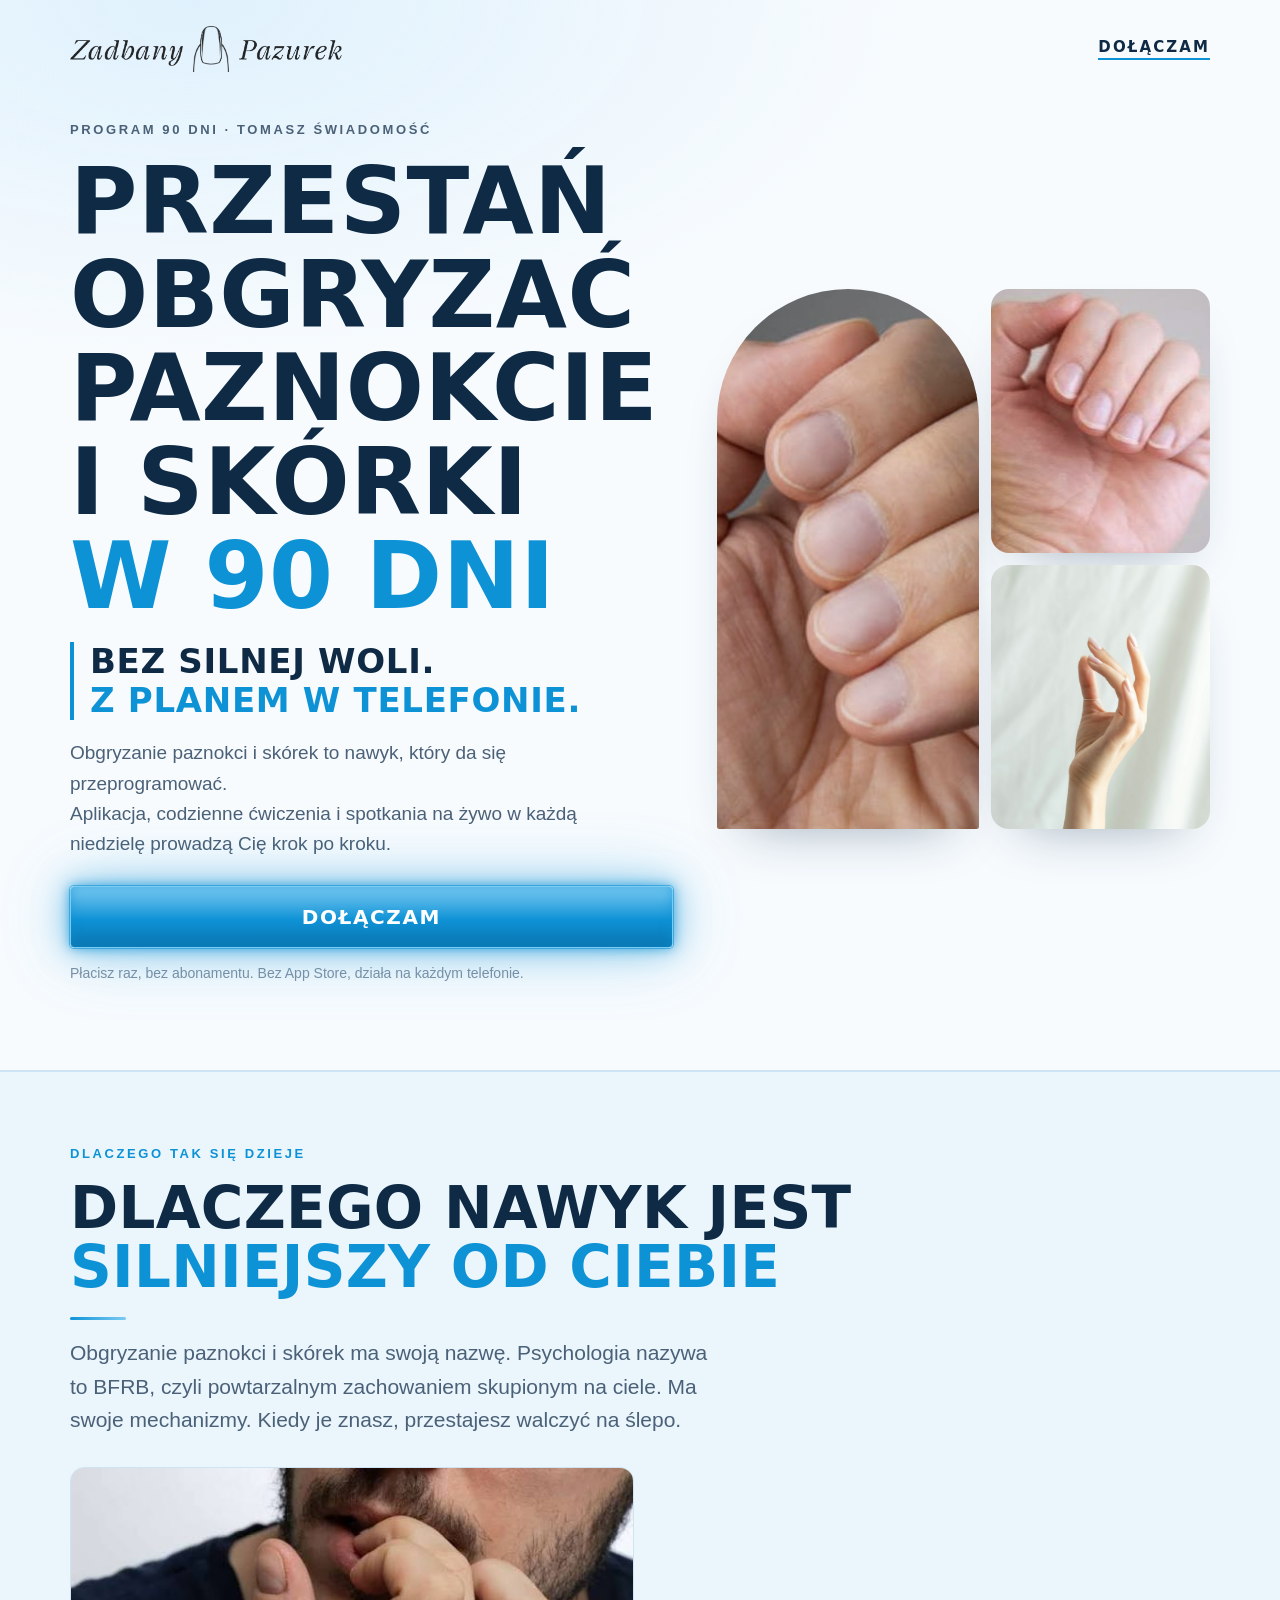
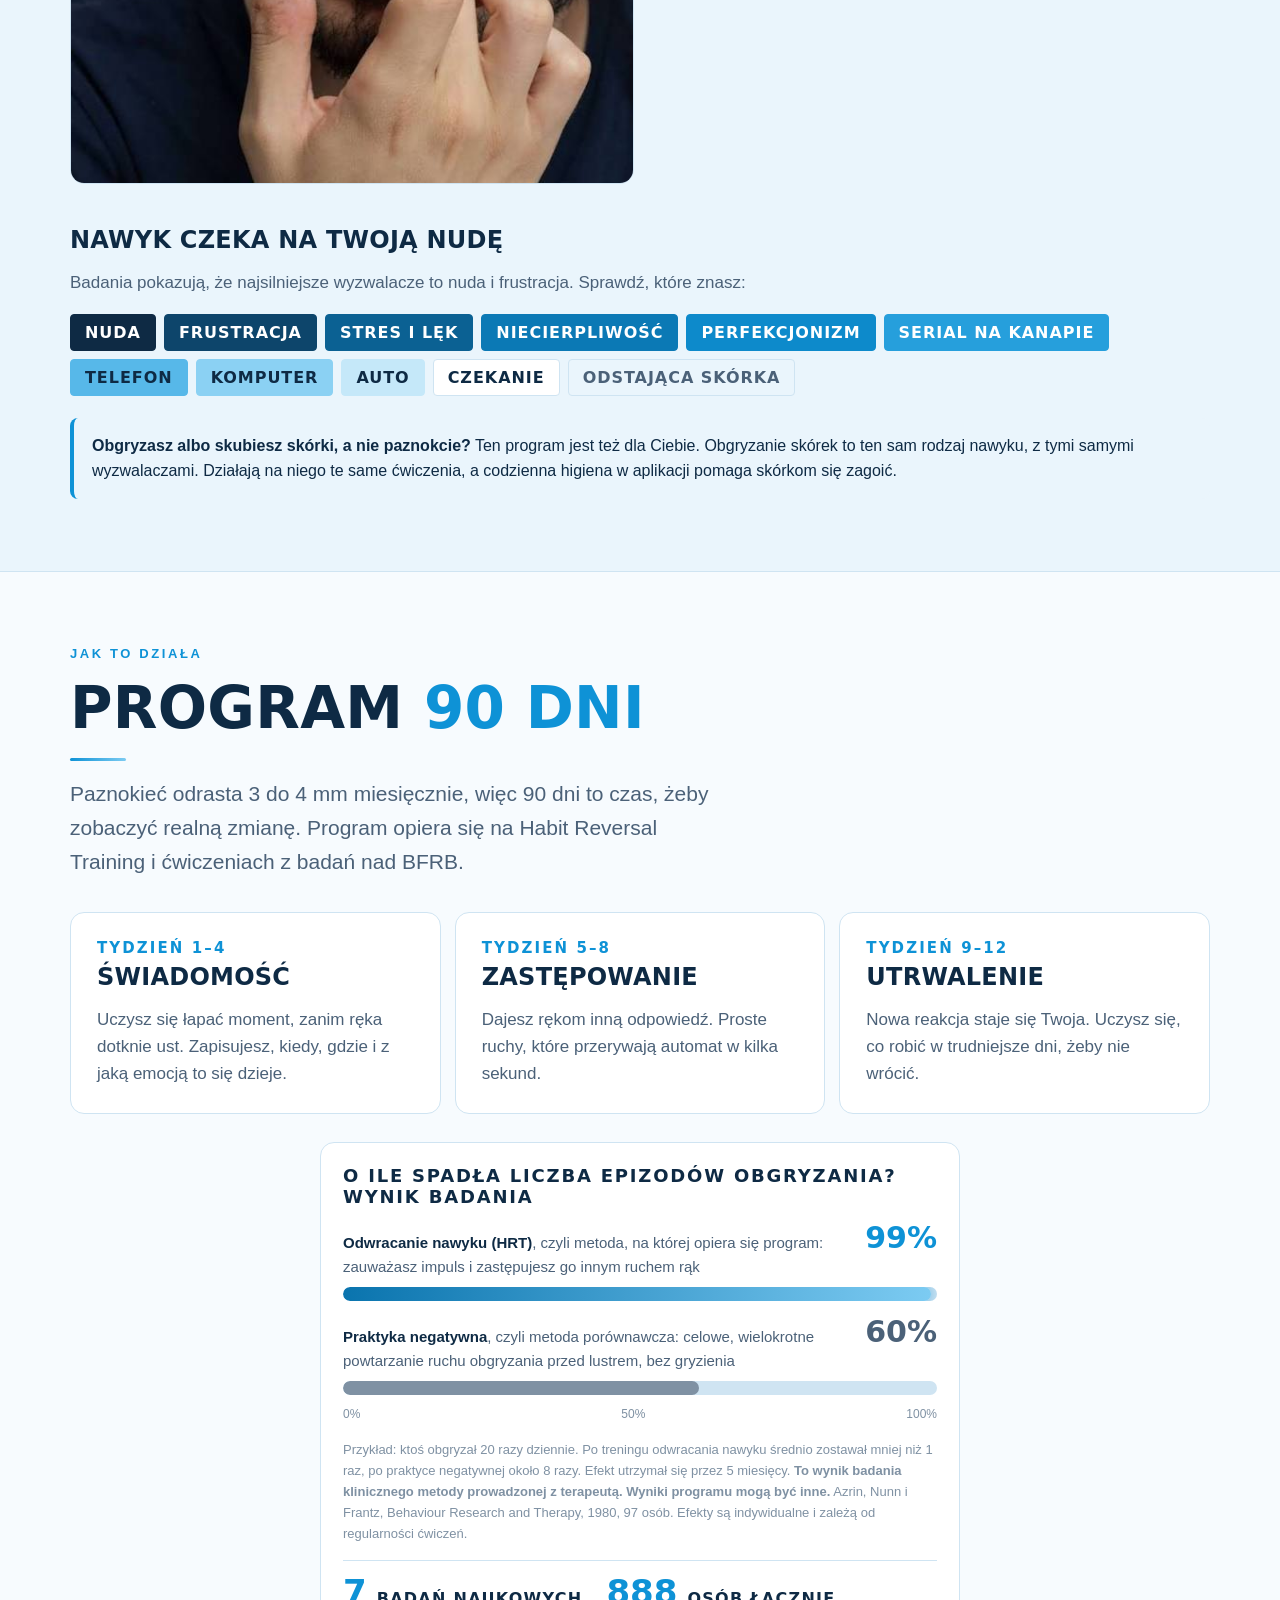
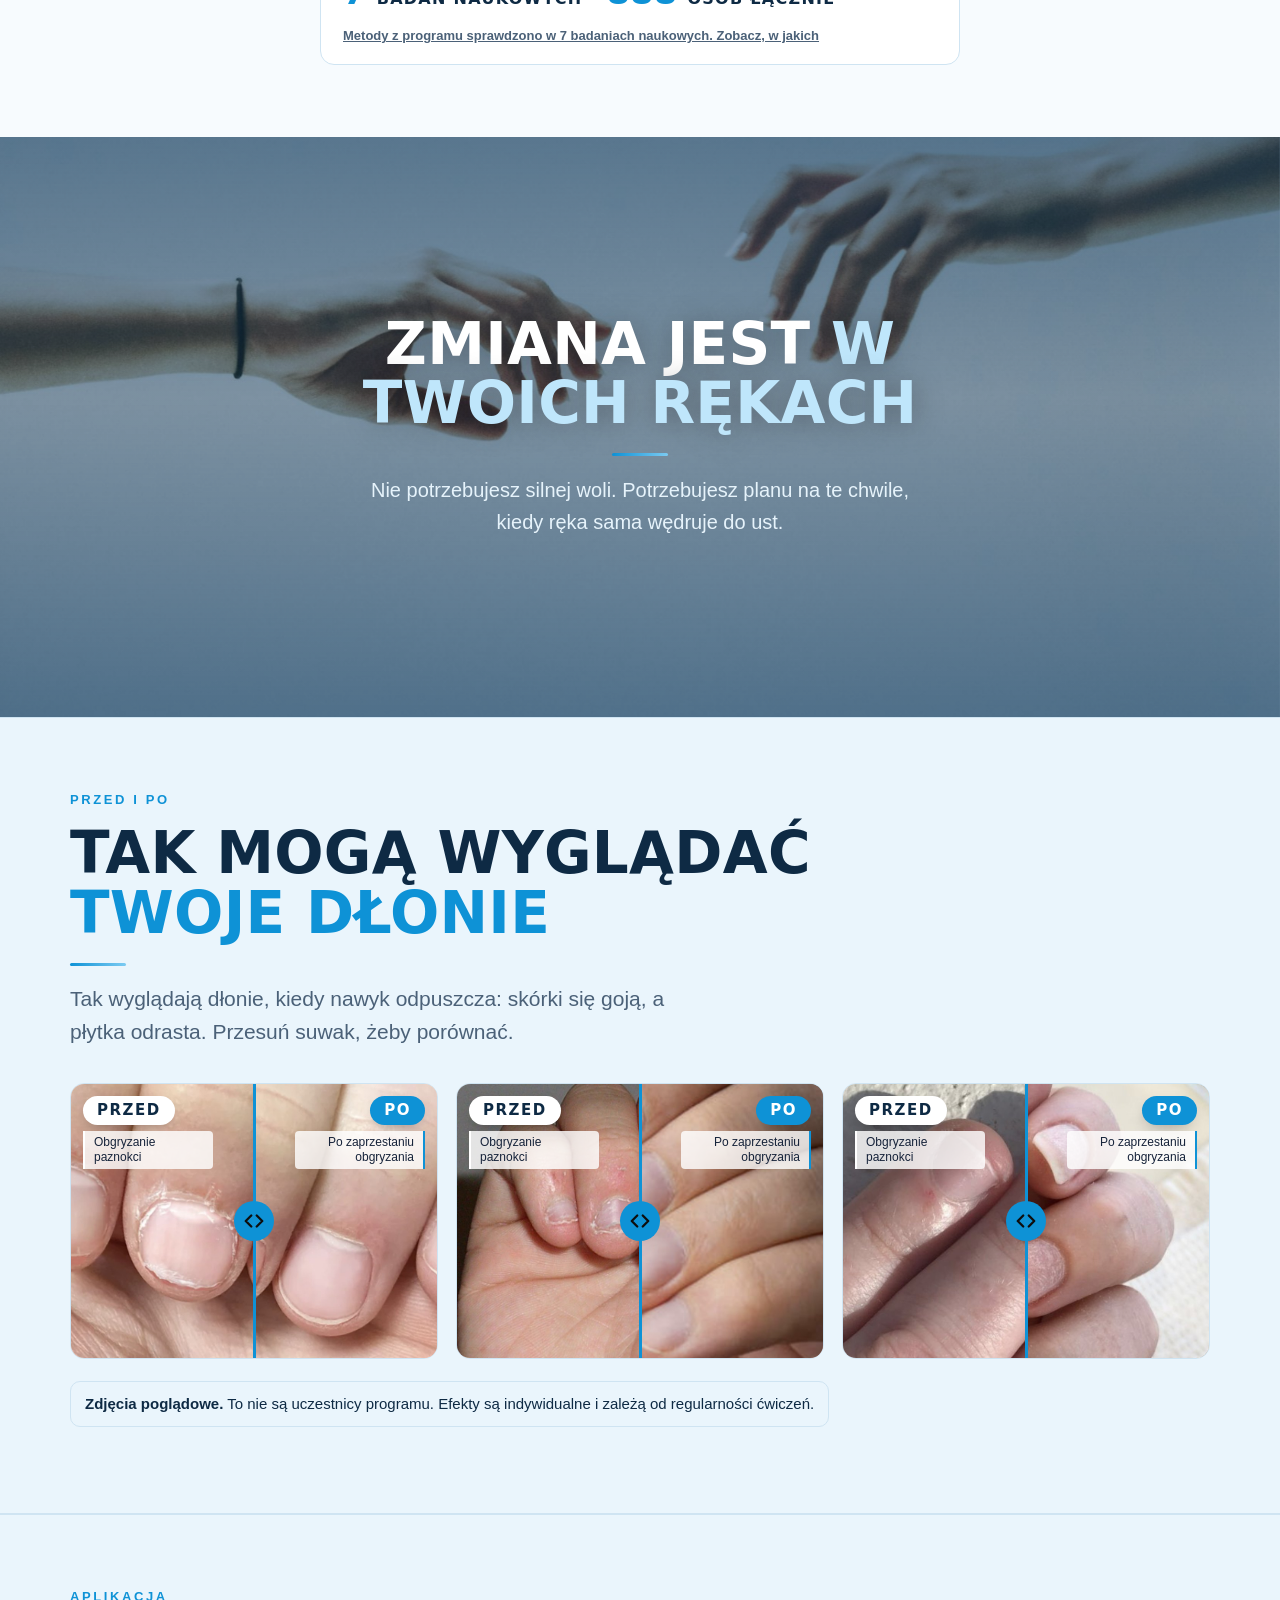
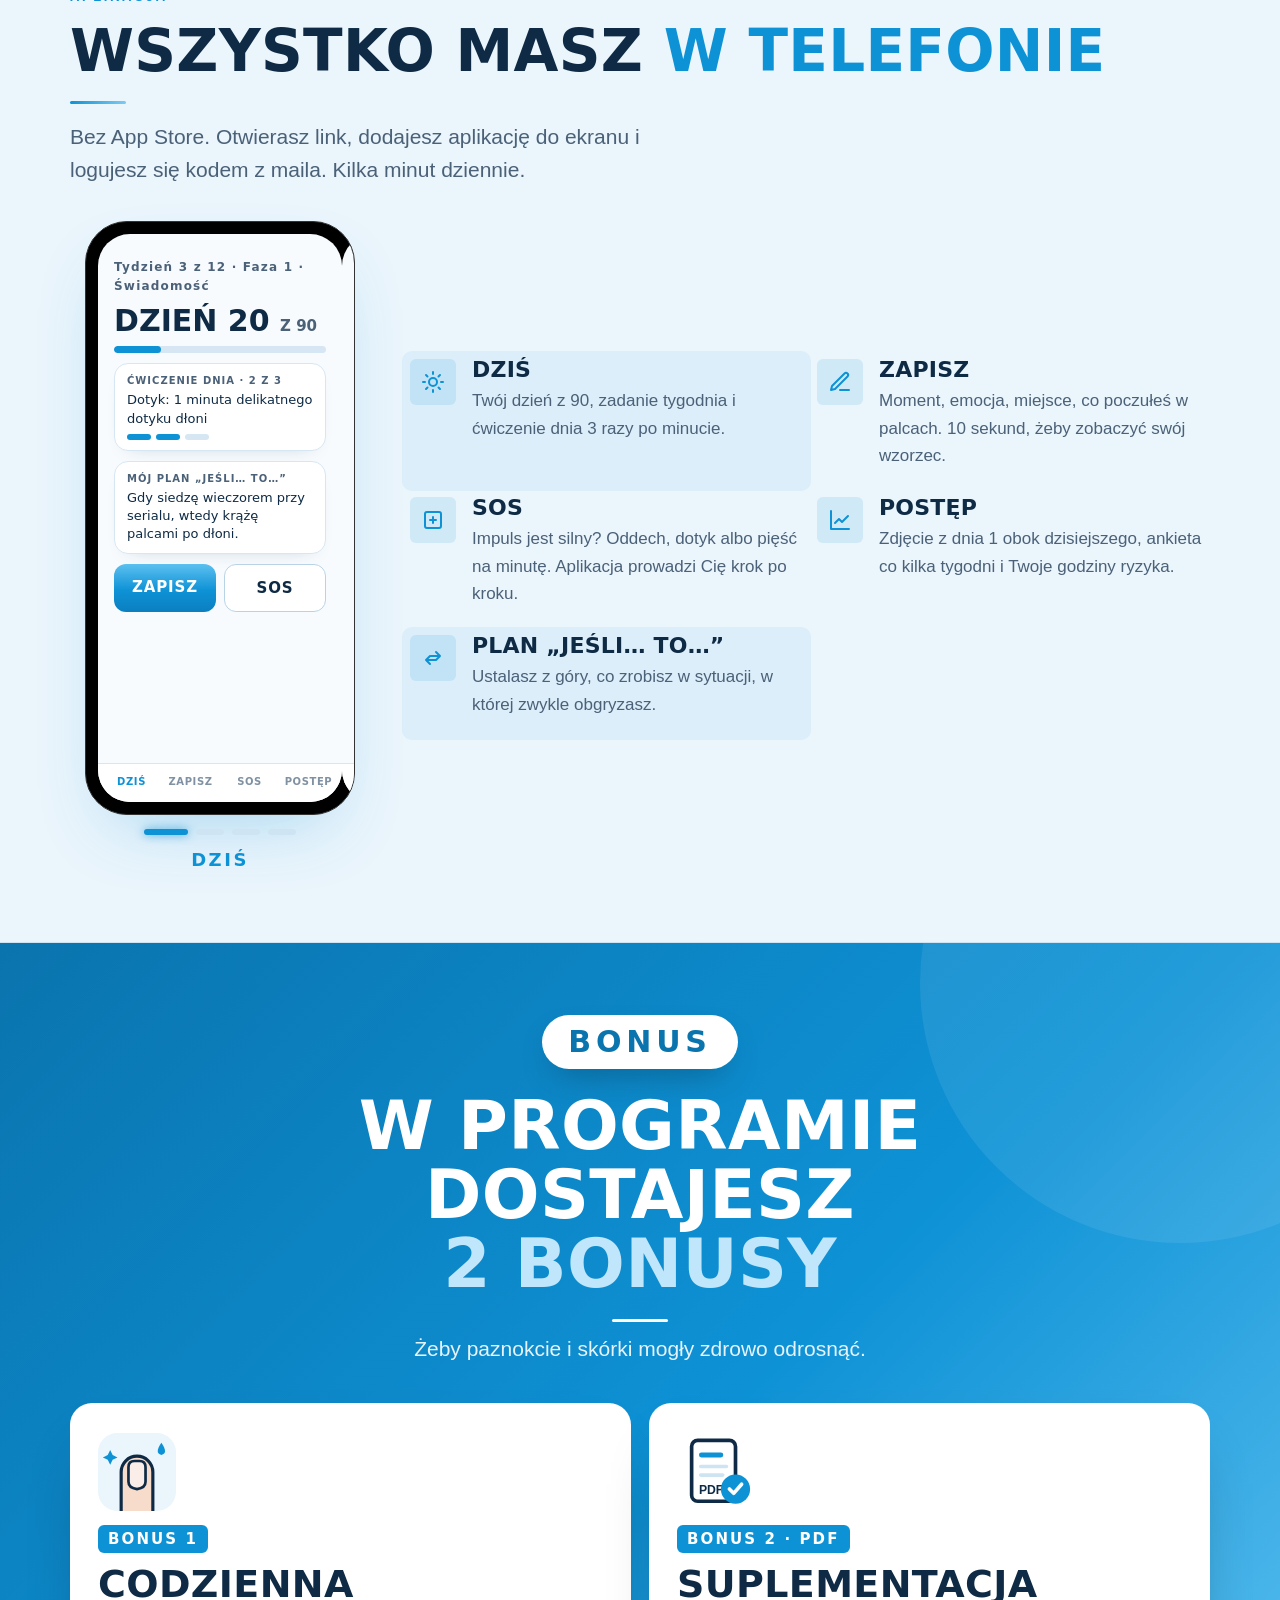
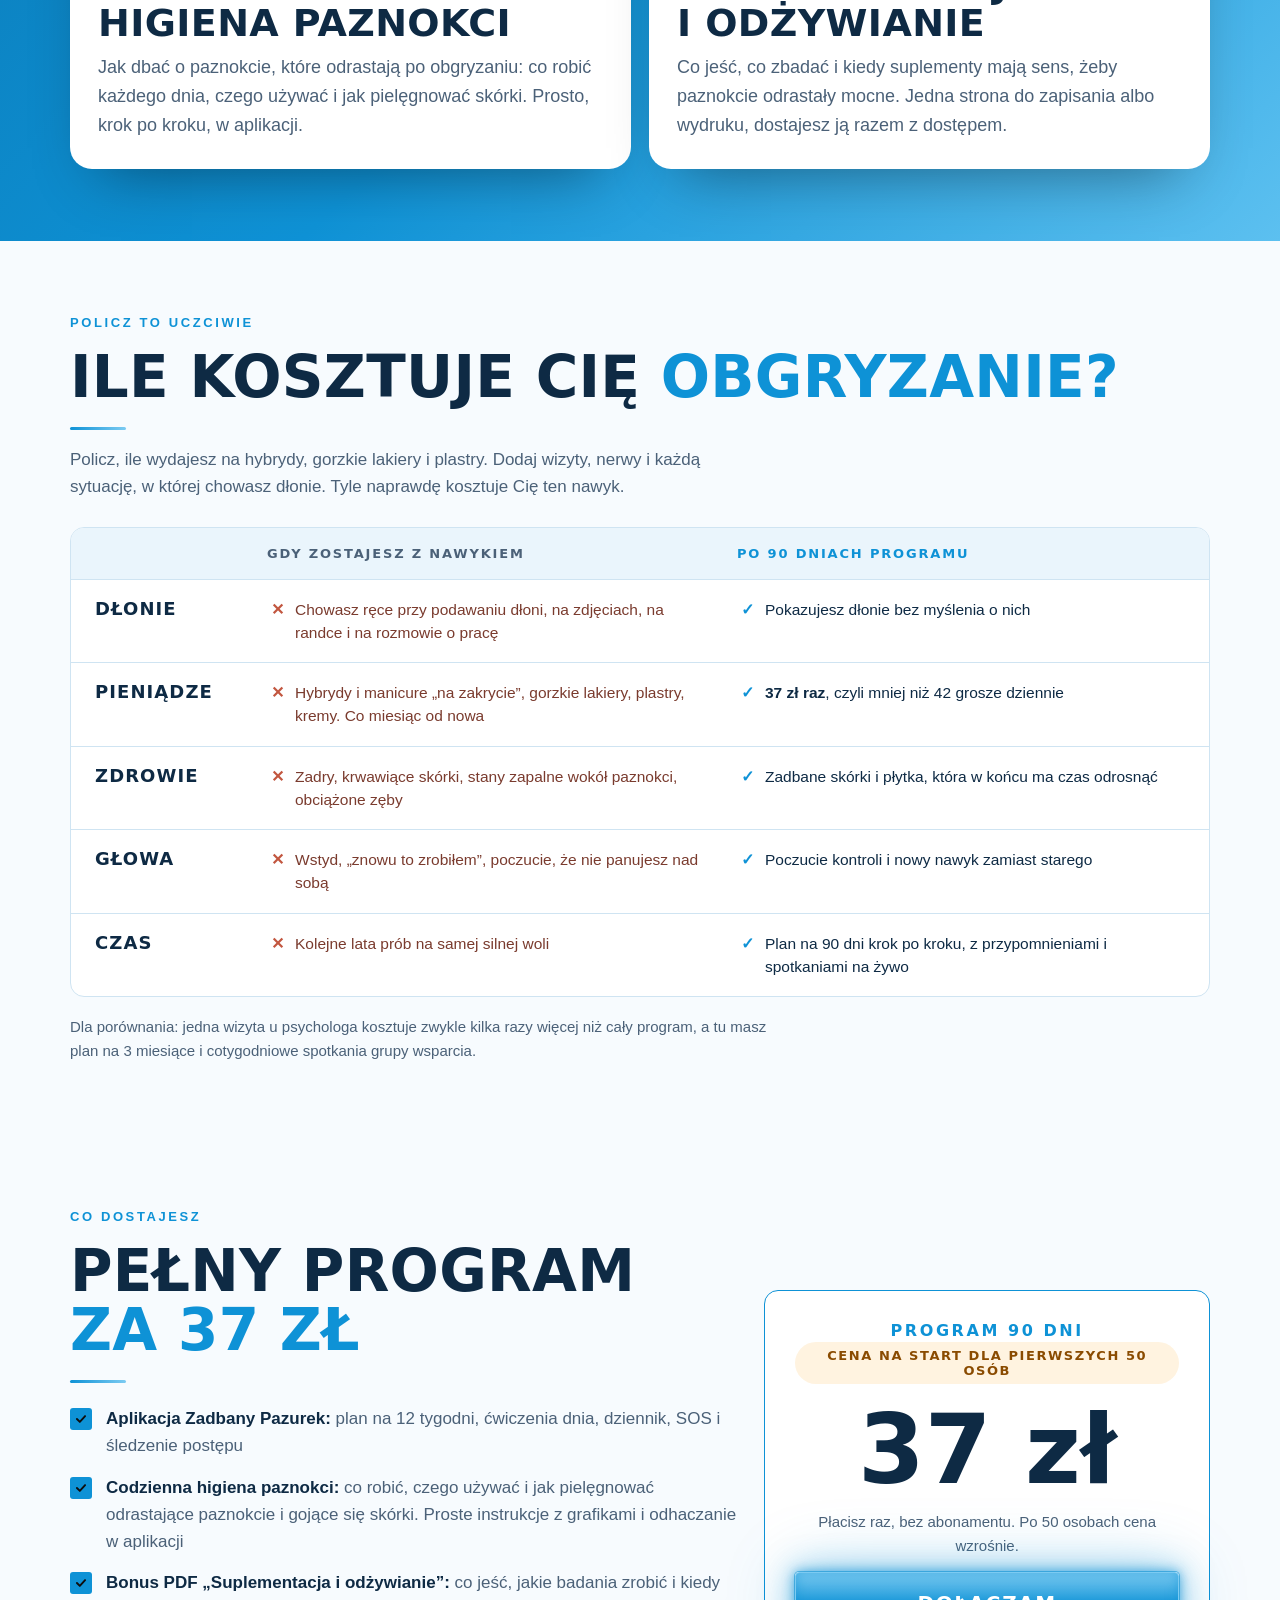
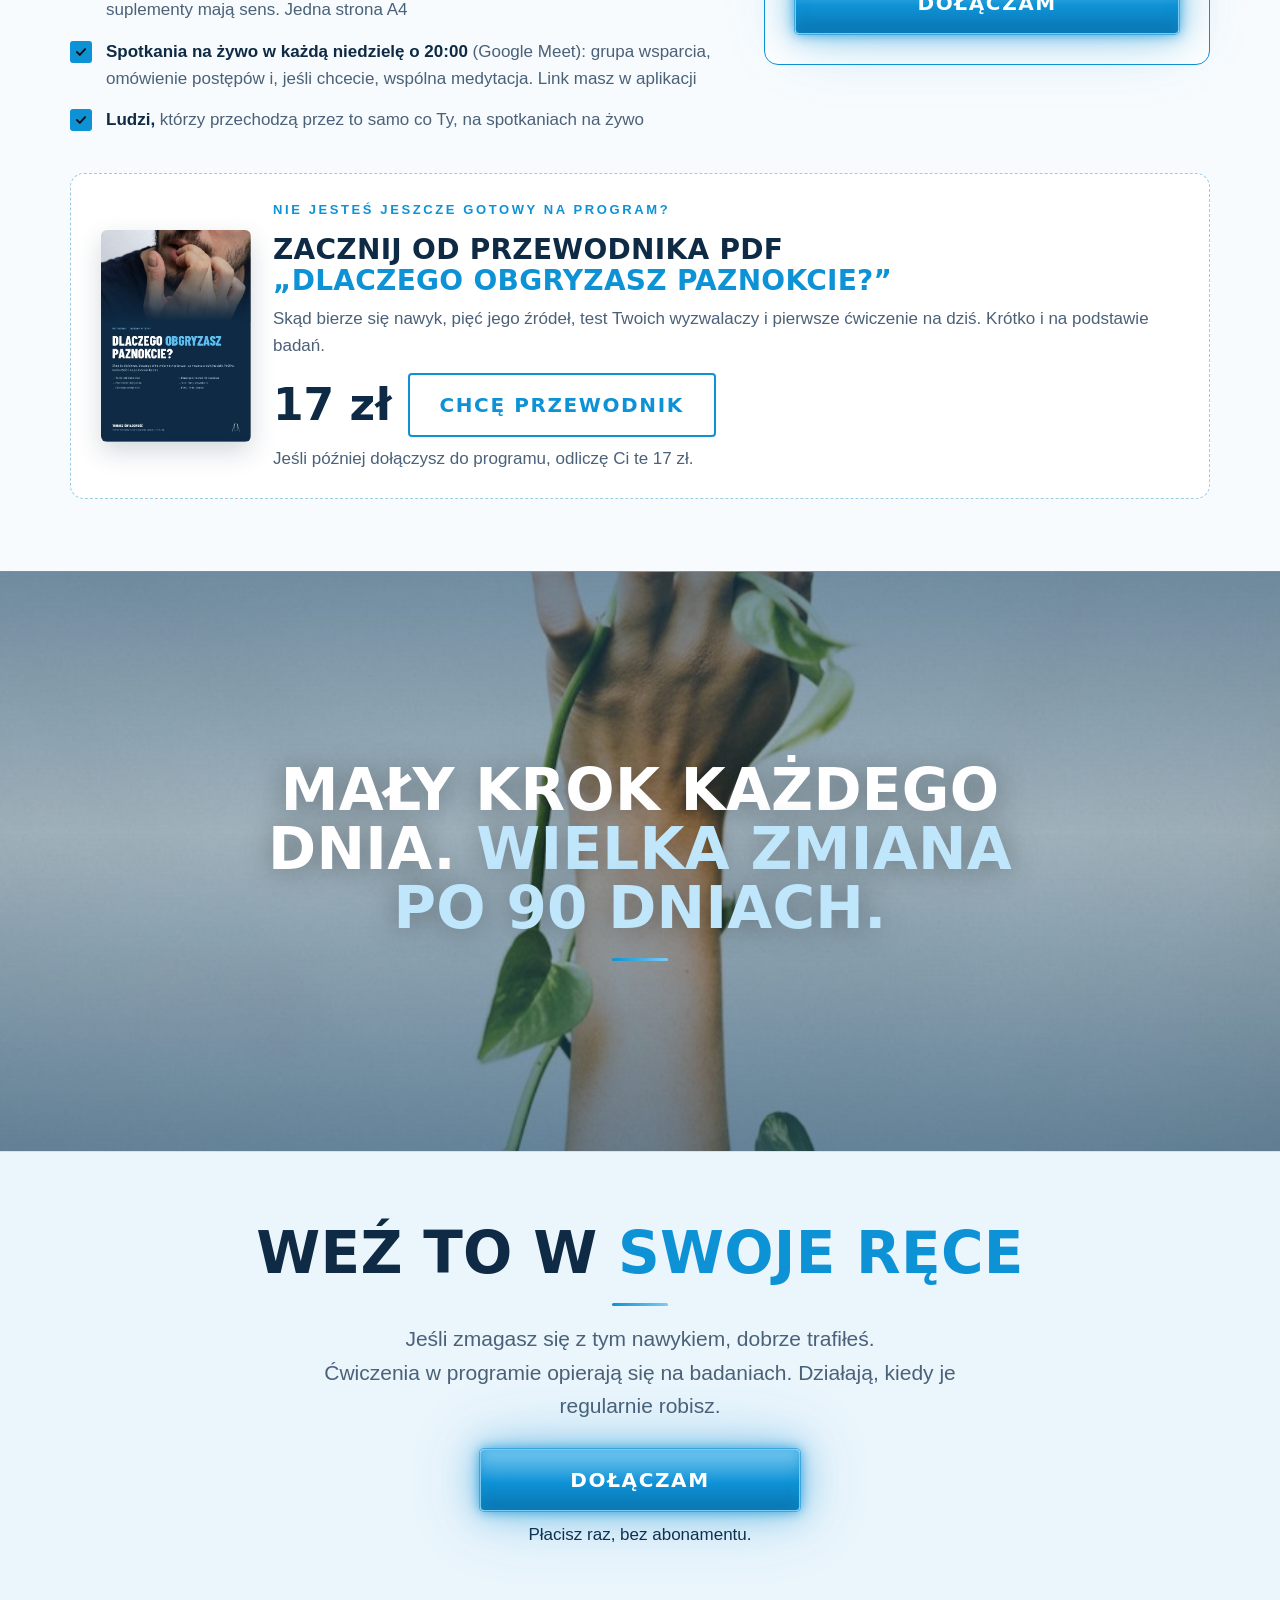
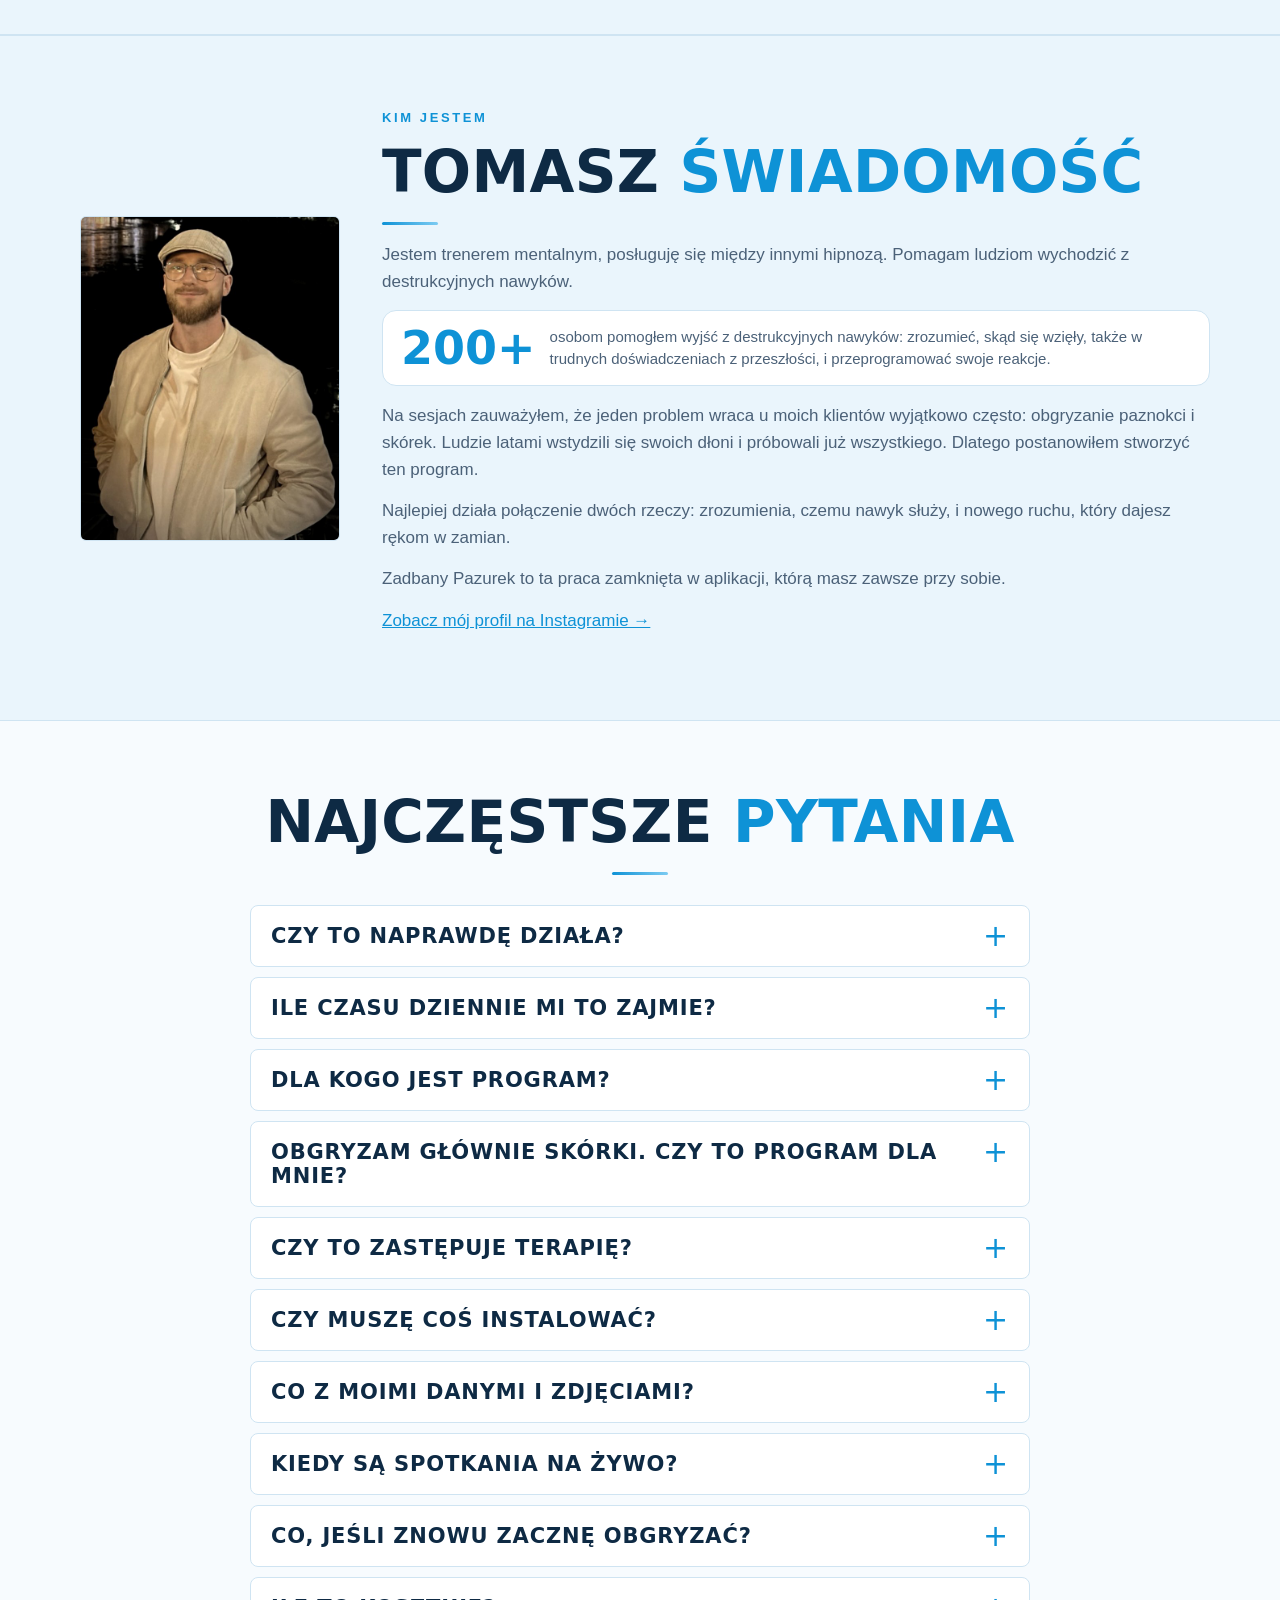
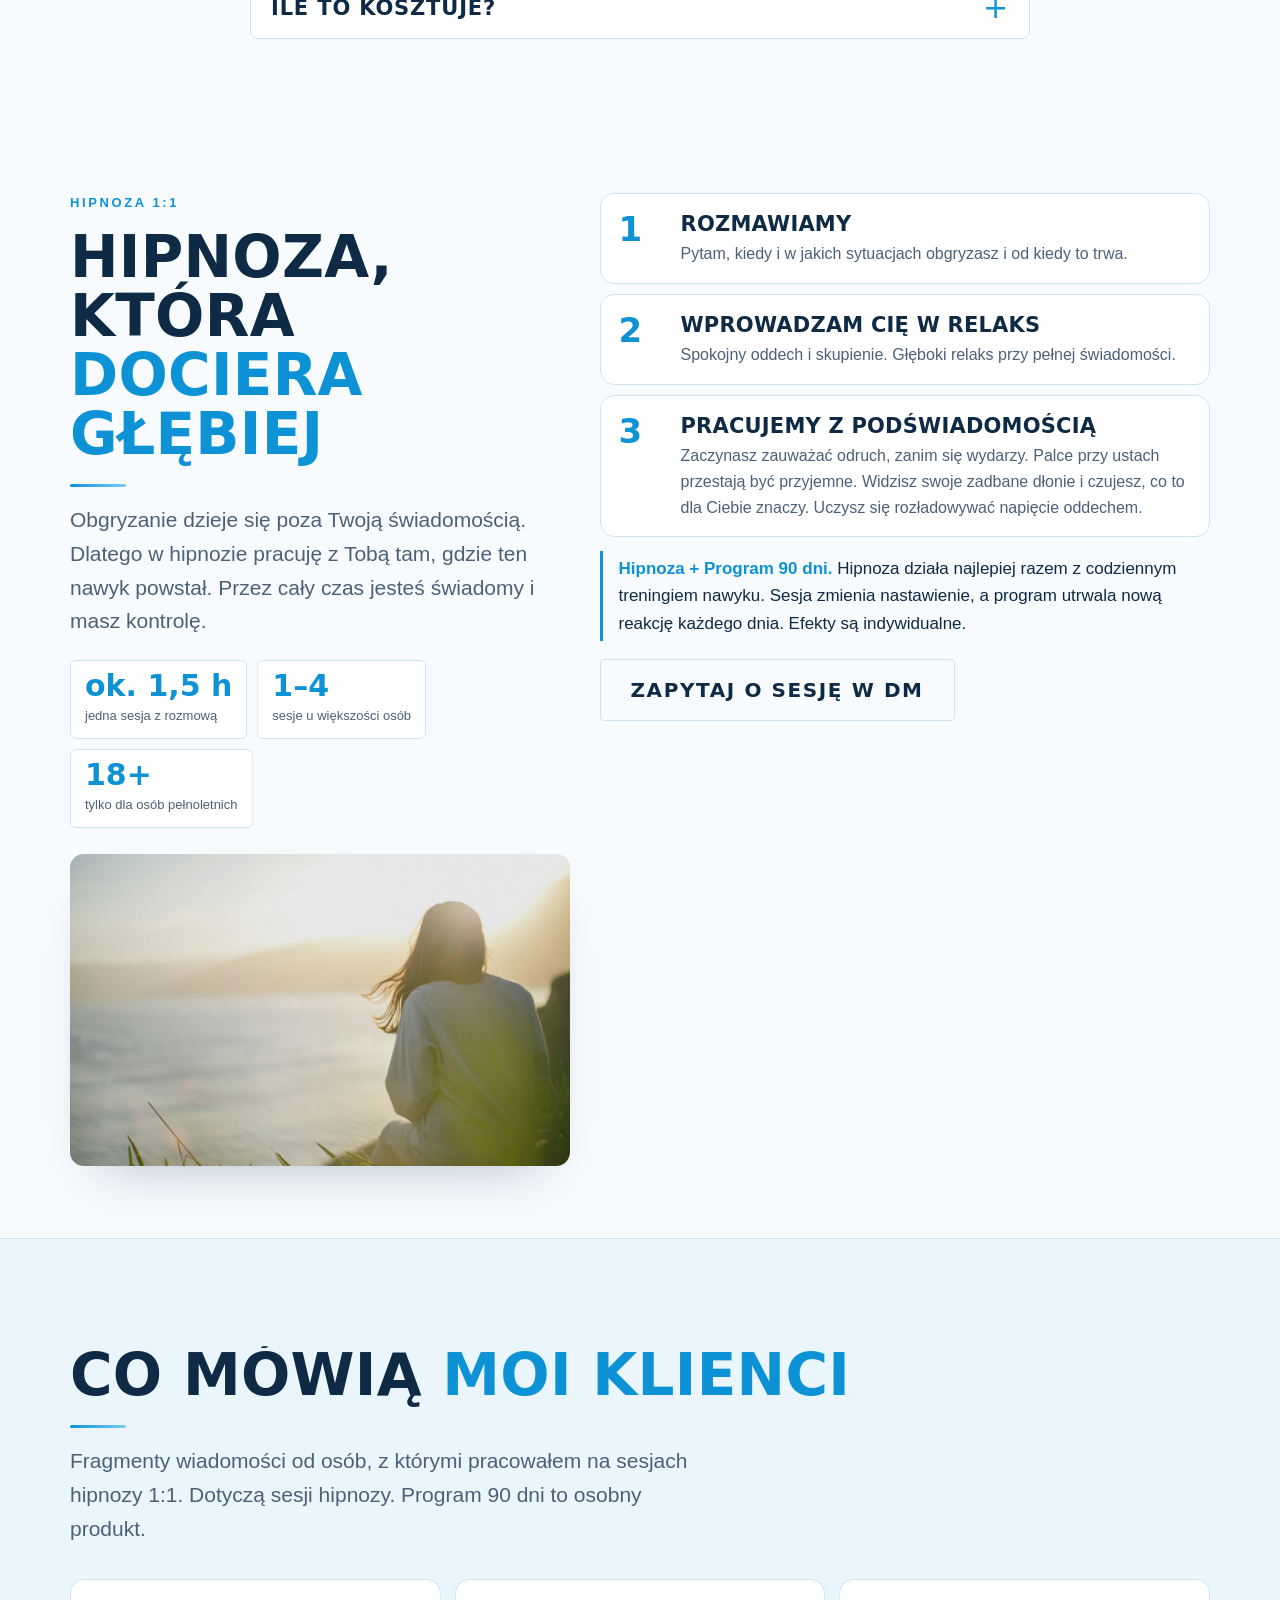
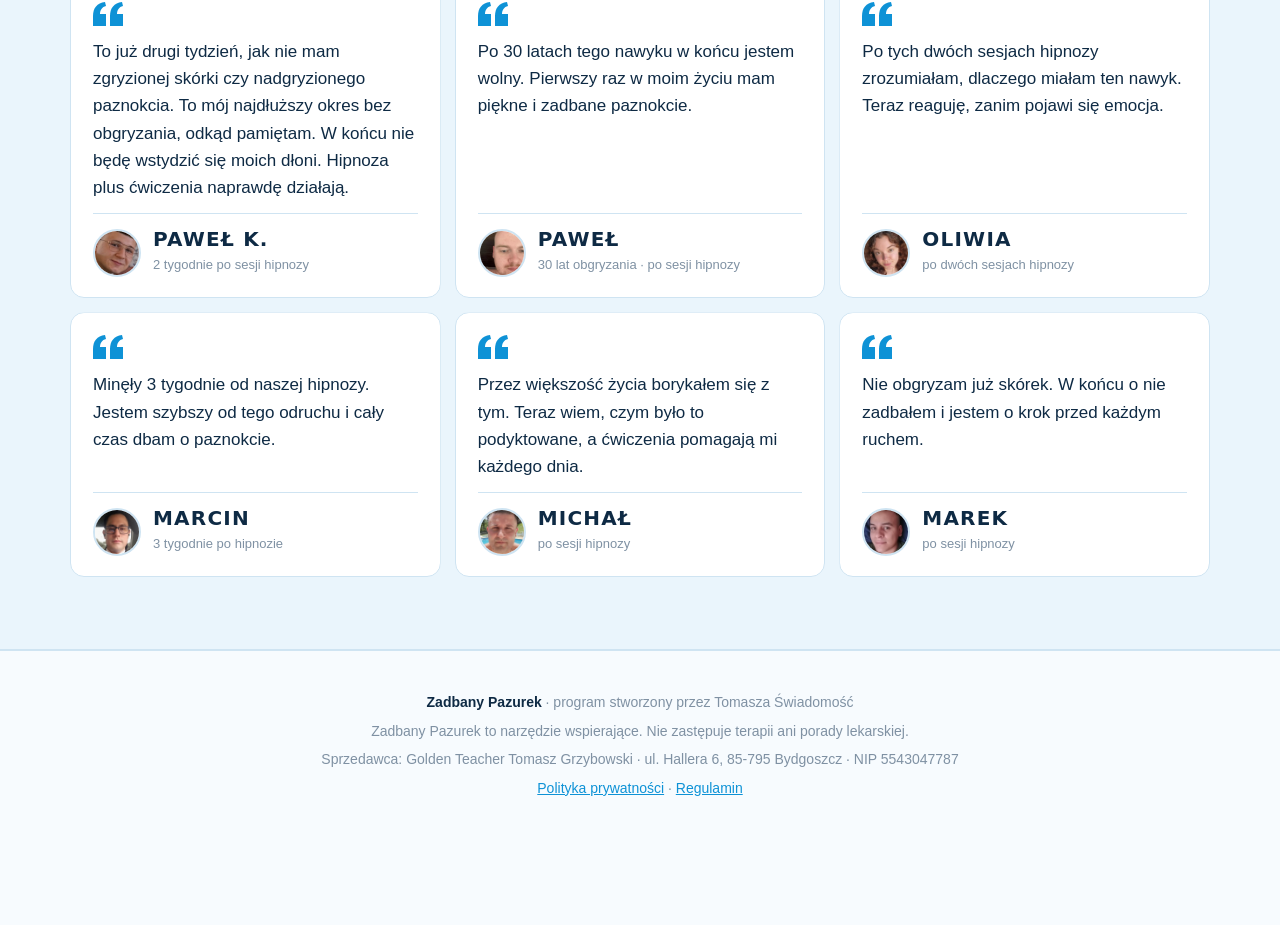
==== commit d15c95fa: "Add files via upload" ====
--- a/index.html
+++ b/index.html
@@ -5,7 +5,7 @@
 <meta name="viewport" content="width=device-width, initial-scale=1, viewport-fit=cover">
 <title>Zadbany Pazurek | Przestań obgryzać paznokcie i skórki</title>
 <meta name="claude:viewport-fit-sides" content="cover">
-<meta name="description" content="Przestań obgryzać paznokcie i skórki w 90 dni. Bez silnej woli, z planem w telefonie: aplikacja, codzienne ćwiczenia i spotkania na żywo. 57 zł jednorazowo, bez abonamentu.">
+<meta name="description" content="Przestań obgryzać paznokcie i skórki w 90 dni. Bez silnej woli, z planem w telefonie: aplikacja, codzienne ćwiczenia i spotkania na żywo. 37 zł jednorazowo, bez abonamentu.">
 <meta property="og:title" content="Zadbany Pazurek | Przestań obgryzać paznokcie">
 <meta property="og:description" content="Przestań obgryzać paznokcie w 90 dni. Bez silnej woli, z planem w telefonie. Program Tomasza Świadomość.">
 <meta property="og:type" content="website">
@@ -414,7 +414,7 @@
         <p class="slogan">Bez silnej woli.<br><em>Z planem w telefonie.</em></p>
         <p class="sub">Obgryzanie paznokci i skórek to nawyk, który da się przeprogramować.<br>Aplikacja, codzienne ćwiczenia i spotkania na żywo w każdą niedzielę prowadzą Cię krok po kroku.</p>
         <div class="cta-row">
-          <a class="btn" href="#zapis">Dołączam za 57 zł</a>
+          <a class="btn" href="#zapis">Dołączam</a>
         </div>
         <p class="fine">Płacisz raz, bez abonamentu. Bez App Store, działa na każdym telefonie.</p>
       </div>
@@ -591,7 +591,7 @@
     <div class="cost-table" role="table">
       <div class="cost-row cost-headrow" role="row"><span role="columnheader"></span><span role="columnheader">Gdy zostajesz z nawykiem</span><span role="columnheader">Po 90 dniach programu</span></div>
       <div class="cost-row" role="row"><b role="rowheader">Dłonie</b><span class="bad">Chowasz ręce przy podawaniu dłoni, na zdjęciach, na randce i na rozmowie o pracę</span><span class="good">Pokazujesz dłonie bez myślenia o nich</span></div>
-      <div class="cost-row" role="row"><b role="rowheader">Pieniądze</b><span class="bad">Hybrydy i manicure „na zakrycie”, gorzkie lakiery, plastry, kremy. Co miesiąc od nowa</span><span class="good"><b>57 zł raz</b>, czyli mniej niż 65 groszy dziennie</span></div>
+      <div class="cost-row" role="row"><b role="rowheader">Pieniądze</b><span class="bad">Hybrydy i manicure „na zakrycie”, gorzkie lakiery, plastry, kremy. Co miesiąc od nowa</span><span class="good"><b>37 zł raz</b>, czyli mniej niż 42 grosze dziennie</span></div>
       <div class="cost-row" role="row"><b role="rowheader">Zdrowie</b><span class="bad">Zadry, krwawiące skórki, stany zapalne wokół paznokci, obciążone zęby</span><span class="good">Zadbane skórki i płytka, która w końcu ma czas odrosnąć</span></div>
       <div class="cost-row" role="row"><b role="rowheader">Głowa</b><span class="bad">Wstyd, „znowu to zrobiłem”, poczucie, że nie panujesz nad sobą</span><span class="good">Poczucie kontroli i nowy nawyk zamiast starego</span></div>
       <div class="cost-row" role="row"><b role="rowheader">Czas</b><span class="bad">Kolejne lata prób na samej silnej woli</span><span class="good">Plan na 90 dni krok po kroku, z przypomnieniami i spotkaniami na żywo</span></div>
@@ -606,7 +606,7 @@
     <div class="offer">
       <div>
         <span class="eyebrow o">Co dostajesz</span>
-        <h2>Pełny program <em>za 57 zł</em></h2>
+        <h2>Pełny program <em>za 37 zł</em></h2>
         <ul class="check">
           <li><b>Aplikacja Zadbany Pazurek:</b> plan na 12 tygodni, ćwiczenia dnia, dziennik, SOS i śledzenie postępu</li>
           <li><b>Codzienna higiena paznokci:</b> co robić, czego używać i jak pielęgnować odrastające paznokcie i gojące się skórki. Proste instrukcje z grafikami i odhaczanie w aplikacji</li>
@@ -618,9 +618,9 @@
       <div class="price">
         <div class="kicker">Program 90 dni</div>
         <div class="launch">Cena na start dla pierwszych 50 osób</div>
-        <div class="tag">57 zł</div>
+        <div class="tag">37 zł</div>
         <p>Płacisz raz, bez abonamentu. Po 50 osobach cena wzrośnie.</p>
-        <a class="btn" href="#zapis">Dołączam za 57 zł</a>
+        <a class="btn" href="#zapis">Dołączam</a>
       </div>
     </div>
     <div class="pdf-offer">
@@ -629,8 +629,8 @@
         <span class="eyebrow o">Nie jesteś jeszcze gotowy na program?</span>
         <h3>Zacznij od przewodnika PDF <em>„Dlaczego obgryzasz paznokcie?”</em></h3>
         <p>Skąd bierze się nawyk, pięć jego źródeł, test Twoich wyzwalaczy i pierwsze ćwiczenie na dziś. Krótko i na podstawie badań.</p>
-        <div class="pdf-row"><span class="pdf-price">27 zł</span><a class="btn line" href="#zapis" data-oferta="przewodnik">Chcę przewodnik</a></div>
-        <p class="fine">Jeśli później dołączysz do programu, odliczę Ci te 27 zł.</p>
+        <div class="pdf-row"><span class="pdf-price">17 zł</span><a class="btn line" href="#zapis" data-oferta="przewodnik">Chcę przewodnik</a></div>
+        <p class="fine">Jeśli później dołączysz do programu, odliczę Ci te 17 zł.</p>
       </div>
     </div>
   </div>
@@ -650,14 +650,14 @@
     <div class="center">
       <h2>Weź to w <em>swoje ręce</em></h2>
       <p class="lead">Jeśli zmagasz się z tym nawykiem, dobrze trafiłeś.<br>Ćwiczenia w programie opierają się na badaniach. Działają, kiedy je regularnie robisz.</p>
-      <div class="join-cta" id="joinCta"><a class="btn" href="#zapis">Dołączam za 57 zł</a><p class="fine">Płacisz raz, bez abonamentu.</p></div>
+      <div class="join-cta" id="joinCta"><a class="btn" href="#zapis">Dołączam</a><p class="fine">Płacisz raz, bez abonamentu.</p></div>
       </div>
     </div>
     <div class="form-box hidden" id="formBox">
       <form id="form" novalidate>
         <div class="offer-pick" role="radiogroup" aria-label="Wybierz ofertę">
-          <label><input type="radio" name="oferta" value="program" checked> <span>Program 90 dni, 57 zł<small>Aplikacja, plan na każdy dzień, spotkania na żywo</small></span></label>
-          <label><input type="radio" name="oferta" value="przewodnik"> <span>Przewodnik PDF, 27 zł<small>„Dlaczego obgryzasz paznokcie?”, wysyłam mailem</small></span></label>
+          <label><input type="radio" name="oferta" value="program" checked> <span>Program 90 dni, 37 zł<small>Aplikacja, plan na każdy dzień, spotkania na żywo</small></span></label>
+          <label><input type="radio" name="oferta" value="przewodnik"> <span>Przewodnik PDF, 17 zł<small>„Dlaczego obgryzasz paznokcie?”, wysyłam mailem</small></span></label>
         </div>
         <label for="profil">Twoja nazwa na Instagramie, TikToku lub Facebooku</label>
         <input type="text" id="profil" name="profil" placeholder="@twojprofil" maxlength="80" autocomplete="nickname" required>
@@ -671,8 +671,8 @@
         <label class="tick" id="regBox"><input type="checkbox" id="regulamin" required> <span>Akceptuję <a id="terms2" href="#" target="_blank" rel="noopener">regulamin</a>. Chcę dostać <span id="regWhat">dostęp do programu</span> od razu po płatności i wiem, że tracę wtedy prawo do odstąpienia od umowy.</span></label>
         <label class="tick"><input type="checkbox" id="zgoda" required> <span>Zgadzam się na przetwarzanie podanych danych w celu zapisu do programu Zadbany Pazurek. Administratorem jest Golden Teacher Tomasz Grzybowski (Tomasz Świadomość). Mogę wycofać zgodę w każdej chwili. Szczegóły w <a id="privacy" href="#" target="_blank" rel="noopener">polityce prywatności</a>.</span></label>
 
-        <p class="fine" id="talkNote" style="margin:4px 0 0">Po wysłaniu zgłoszenia odezwę się do Ciebie osobiście, zwykle w ciągu 24 godzin. Porozmawiamy chwilę, a płatność <span id="talkPrice">57 zł</span> (BLIK lub przelew) ustalimy dopiero wtedy. <span id="talkWhat">Dostęp do aplikacji dostaniesz zaraz po płatności.</span></p>
-        <button class="btn" type="submit" id="send" style="width:100%;margin-top:6px">Dołączam za 57 zł</button>
+        <p class="fine" id="talkNote" style="margin:4px 0 0">Po wysłaniu zgłoszenia odezwę się do Ciebie osobiście, zwykle w ciągu 24 godzin. Porozmawiamy chwilę, a płatność <span id="talkPrice">37 zł</span> (BLIK lub przelew) ustalimy dopiero wtedy. <span id="talkWhat">Dostęp do aplikacji dostaniesz zaraz po płatności.</span></p>
+        <button class="btn" type="submit" id="send" style="width:100%;margin-top:6px">Dołączam za 37 zł</button>
         <div class="msg" id="msg" role="alert"></div>
       </form>
       <div class="done hidden" id="done">
@@ -717,7 +717,7 @@
       <details><summary>Co z moimi danymi i zdjęciami?</summary><p>Dane są przechowywane na serwerach w Unii Europejskiej (Frankfurt). Zdjęć Twoich dłoni nie publikuję bez Twojej osobnej zgody.</p></details>
       <details><summary>Kiedy są spotkania na żywo?</summary><p>W każdą niedzielę o 20:00 czasu polskiego, w Google Meet. Link znajdziesz w aplikacji. Udział jest dobrowolny, możesz też tylko słuchać.</p></details>
       <details><summary>Co, jeśli znowu zacznę obgryzać?</summary><p>To normalna część zmiany nawyku. Zapisujesz taki moment w aplikacji jako cenną informację. Z czasem widzisz, kiedy i dlaczego to się dzieje, a plan „jeśli… to…” i SOS pomagają w trudnych chwilach.</p></details>
-      <details><summary>Ile to kosztuje?</summary><p>Program 90 dni kosztuje 57 zł jednorazowo, bez abonamentu. To cena na start dla pierwszych 50 osób. Sam przewodnik PDF „Dlaczego obgryzasz paznokcie?” kosztuje 27 zł. Jeśli najpierw kupisz przewodnik, a potem dołączysz do programu, odliczę Ci te 27 zł.</p></details>
+      <details><summary>Ile to kosztuje?</summary><p>Program 90 dni kosztuje 37 zł jednorazowo, bez abonamentu. To cena na start dla pierwszych 50 osób. Sam przewodnik PDF „Dlaczego obgryzasz paznokcie?” kosztuje 17 zł. Jeśli najpierw kupisz przewodnik, a potem dołączysz do programu, odliczę Ci te 17 zł.</p></details>
     </div>
   </div>
 </section>
@@ -776,7 +776,7 @@
   </div>
 </footer>
 
-<div class="sticky" id="sticky"><a class="btn" href="#zapis">Dołączam za 57 zł</a></div>
+<div class="sticky" id="sticky"><a class="btn" href="#zapis">Dołączam</a></div>
 
 <script src="config.js"></script>
 <script>
@@ -901,9 +901,9 @@
   function offerChanged(){
     var o = (document.querySelector('input[name="oferta"]:checked') || {}).value || "program";
     var tp = document.getElementById("talkPrice"), tw = document.getElementById("talkWhat");
-    if (tp) tp.textContent = o === "przewodnik" ? "27 zł" : "57 zł";
+    if (tp) tp.textContent = o === "przewodnik" ? "17 zł" : "37 zł";
     if (tw) tw.textContent = o === "przewodnik" ? "Przewodnik wyślę Ci mailem zaraz po płatności." : "Dostęp do aplikacji dostaniesz zaraz po płatności.";
-    if (typeof C !== "undefined" && C.PAY_URL && btn) btn.textContent = o === "przewodnik" ? "Wyślij zgłoszenie" : "Dołączam za 57 zł";
+    if (typeof C !== "undefined" && C.PAY_URL && btn) btn.textContent = o === "przewodnik" ? "Wyślij zgłoszenie" : "Dołączam za 37 zł";
   }
   [].forEach.call(document.querySelectorAll('input[name="oferta"]'), function(r){ r.addEventListener("change", offerChanged); });
   function openForm(focus, oferta){
@@ -974,7 +974,7 @@
           throw new Error(d && d.error || "brak");
         })
         .catch(function(){
-          btn.disabled = false; btn.textContent = "Dołączam za 57 zł";
+          btn.disabled = false; btn.textContent = "Dołączam za 37 zł";
           err("Nie udało się otworzyć płatności. Spróbuj za chwilę albo napisz do mnie w DM.");
         });
       return;
@@ -997,7 +997,7 @@
         throw new Error(r.status);
       })
       .catch(function(){
-        btn.disabled = false; btn.textContent = C.PAY_URL ? "Dołączam za 57 zł" : "Wyślij zgłoszenie";
+        btn.disabled = false; btn.textContent = C.PAY_URL ? "Dołączam za 37 zł" : "Wyślij zgłoszenie";
         err("Coś poszło nie tak. Spróbuj ponownie albo napisz do mnie w DM.");
       });
   });
@@ -1011,12 +1011,12 @@
   document.querySelectorAll(".card, .quote, .feat, .fact").forEach(function(c){ c.classList.add("an-card"); });
   Animacje.init({
     map: [
-      ["section .eyebrow","up"], ["section .lead","blur"],
+      [".hero .eyebrow","up"], [".hero h1","clip"], [".hero .slogan","blur"], [".hero .sub","up"], [".hero .cta-row","up"], [".hero .fine","up"],
+      ["section .eyebrow","up"], ["section h2","clip"], ["section .lead","blur"],
       [".video","scale"], [".habit-pics > *","rise"], [".chips .chip","up"], [".card","rise"],
-      [".ba-grid > *","rise"], [".quote","rise"], [".phone-wrap","left"], [".feat","up"],
+      [".ba-grid > *","rise"], [".quote","rise"], [".phone-wrap","left"], [".feat","right"],
       [".price","scale"],[".bonus-badge","scale"],[".bonus-tile","rise"], [".proof","up"], [".form-box","scale"],
-      [".fact","up"], [".avatar","left"], ["details","up"],[".an-band p","blur"],[".pic","up"],
-      [".cost-row","up"], [".plus","up"], [".pdf-offer","rise"]
+      [".steps li","up"], [".fact","up"], [".avatar","left"], ["details","up"],[".hero-pics > *","rise"],[".an-band p","blur"],[".pic","scale"]
     ]
   });
 })();
--- a/animacje.css
+++ b/animacje.css
@@ -65,8 +65,8 @@
 .an-arch:hover img{transform:scale(1.05)}
 
 /* 7. PASEK POSTĘPU PRZEWIJANIA (tworzony automatycznie przez skrypt) */
-#an-prog{position:fixed;top:0;left:0;height:3px;width:100%;z-index:9999;pointer-events:none;
-  background:linear-gradient(90deg,var(--an-c1),var(--an-c2));transform:scaleX(0);transform-origin:0 50%}
+#an-prog{position:fixed;top:0;left:0;height:3px;width:0;z-index:9999;pointer-events:none;
+  background:linear-gradient(90deg,var(--an-c1),var(--an-c2));transition:width .12s linear}
 
 /* 8. PASEK HASEŁ (marquee) – treść wpisz dwa razy, żeby pętla była płynna */
 .an-mq{overflow:hidden;padding:18px 0;background:var(--an-dark)}
@@ -84,51 +84,10 @@
   background:linear-gradient(180deg,rgba(23,21,59,.66),rgba(23,21,59,.5) 45%,rgba(23,21,59,.78))}
 .an-band h2{color:#fff;text-shadow:0 2px 30px rgba(0,0,0,.35)}
 
-/* 11. STYL ZEN: START STRONY (hero) */
-.an-js .an-hs{opacity:0;transform:translateY(26px);transition:opacity .9s var(--an-ease),transform 1s var(--an-ease);transition-delay:var(--hd,0s)}
-.an-js .an-go .an-hs{opacity:1;transform:none}
-.an-js .an-hm{opacity:0;transform:scale(.86) rotate(-4deg);transition:opacity 1.2s var(--an-ease),transform 1.6s var(--an-ease);transition-delay:.15s}
-.an-js .an-go .an-hm{opacity:1;transform:none}
-.an-js .an-hp{opacity:0;transform:scale(.55);transition:opacity .5s ease,transform .8s cubic-bezier(.34,1.56,.64,1);transition-delay:var(--hd,0s)}
-.an-js .an-go .an-hp{opacity:1;transform:none}
-
-/* 12. SŁOWA SPOD MASKI (nagłówek hero i nagłówki sekcji) */
-.an-js .an-ws .an-w{display:inline-block;overflow:hidden;vertical-align:bottom;padding:0 .07em .16em;margin:0 -.07em -.16em}
-.an-js .an-ws .an-wi{display:inline-block;transform:translateY(118%);transition:transform 1s var(--an-ease);transition-delay:calc(var(--hd,0s) + var(--wi,0) * 70ms)}
-.an-js .an-go .an-ws .an-wi,.an-js .an-ws.an-in .an-wi{transform:none}
-.an-js .an-ws.an-done .an-w{overflow:visible}
-.an-js .an-ws.an-line:after{width:0;transition:width .9s .5s var(--an-ease)}
-.an-js .an-ws.an-line.an-in:after{width:56px}
-
-/* 13. ZDJĘCIA: POWOLNE ODDALENIE 120% → 100% (i lekki ruch w kadrze) */
-.an-js .an-zoom-in{scale:1.2;transition:scale 1.8s var(--an-ease)}
-.an-js .an-zoom-in.an-in{scale:1}
-.an-js .an-drift.an-in{scale:1.08}
-
-/* 14. HASŁO NA PASIE: PODŚWIETLANIE SŁOWO PO SŁOWIE */
-.an-js .an-hwi{opacity:.28;transition:opacity .4s ease}
-.an-js .an-hwi.on{opacity:1}
-
-/* 15. KARTY W STOSIE (kroki przyklejają się u góry i nachodzą na siebie) */
-.an-js .an-stack{display:block}
-.an-js .an-stack>li{position:sticky;top:calc(84px + var(--si,0) * 16px);margin-bottom:24vh;transform-origin:50% 0;
-  box-shadow:0 22px 44px -30px rgba(14,42,68,.4)}
-.an-js .an-stack>li:last-child{margin-bottom:0}
-
-/* 16. LICZNIKI: cyfry o stałej szerokości, żeby tekst nie skakał */
-.an-num{font-variant-numeric:tabular-nums}
-
 /* 10. OSOBY Z WYŁĄCZONYMI ANIMACJAMI W TELEFONIE – wszystko widać od razu */
 @media (prefers-reduced-motion:reduce){
   .an-js [data-anim]{opacity:1!important;transform:none!important;filter:none!important;clip-path:none!important;transition:none!important}
   .an-js [data-anim] .an-zoom{transform:none!important}
   .an-js .an-line[data-anim]:after{width:56px}
   .an-mq-track{animation:none}
-  .an-js .an-hs,.an-js .an-hm,.an-js .an-hp,.an-js .an-ws .an-wi{opacity:1!important;transform:none!important;transition:none!important}
-  .an-js .an-zoom-in{scale:1!important}.an-js .an-hwi{opacity:1!important}
-  .an-js .an-stack>li{position:static;margin-bottom:10px;scale:1!important;filter:none!important}
-  #an-prog{display:none}
 }
-
-/* 17. BEZPIECZNIK: nic nie wychodzi poza ekran w poziomie (clip nie psuje przyklejania) */
-html.an-js,html.an-js body{overflow-x:clip}
